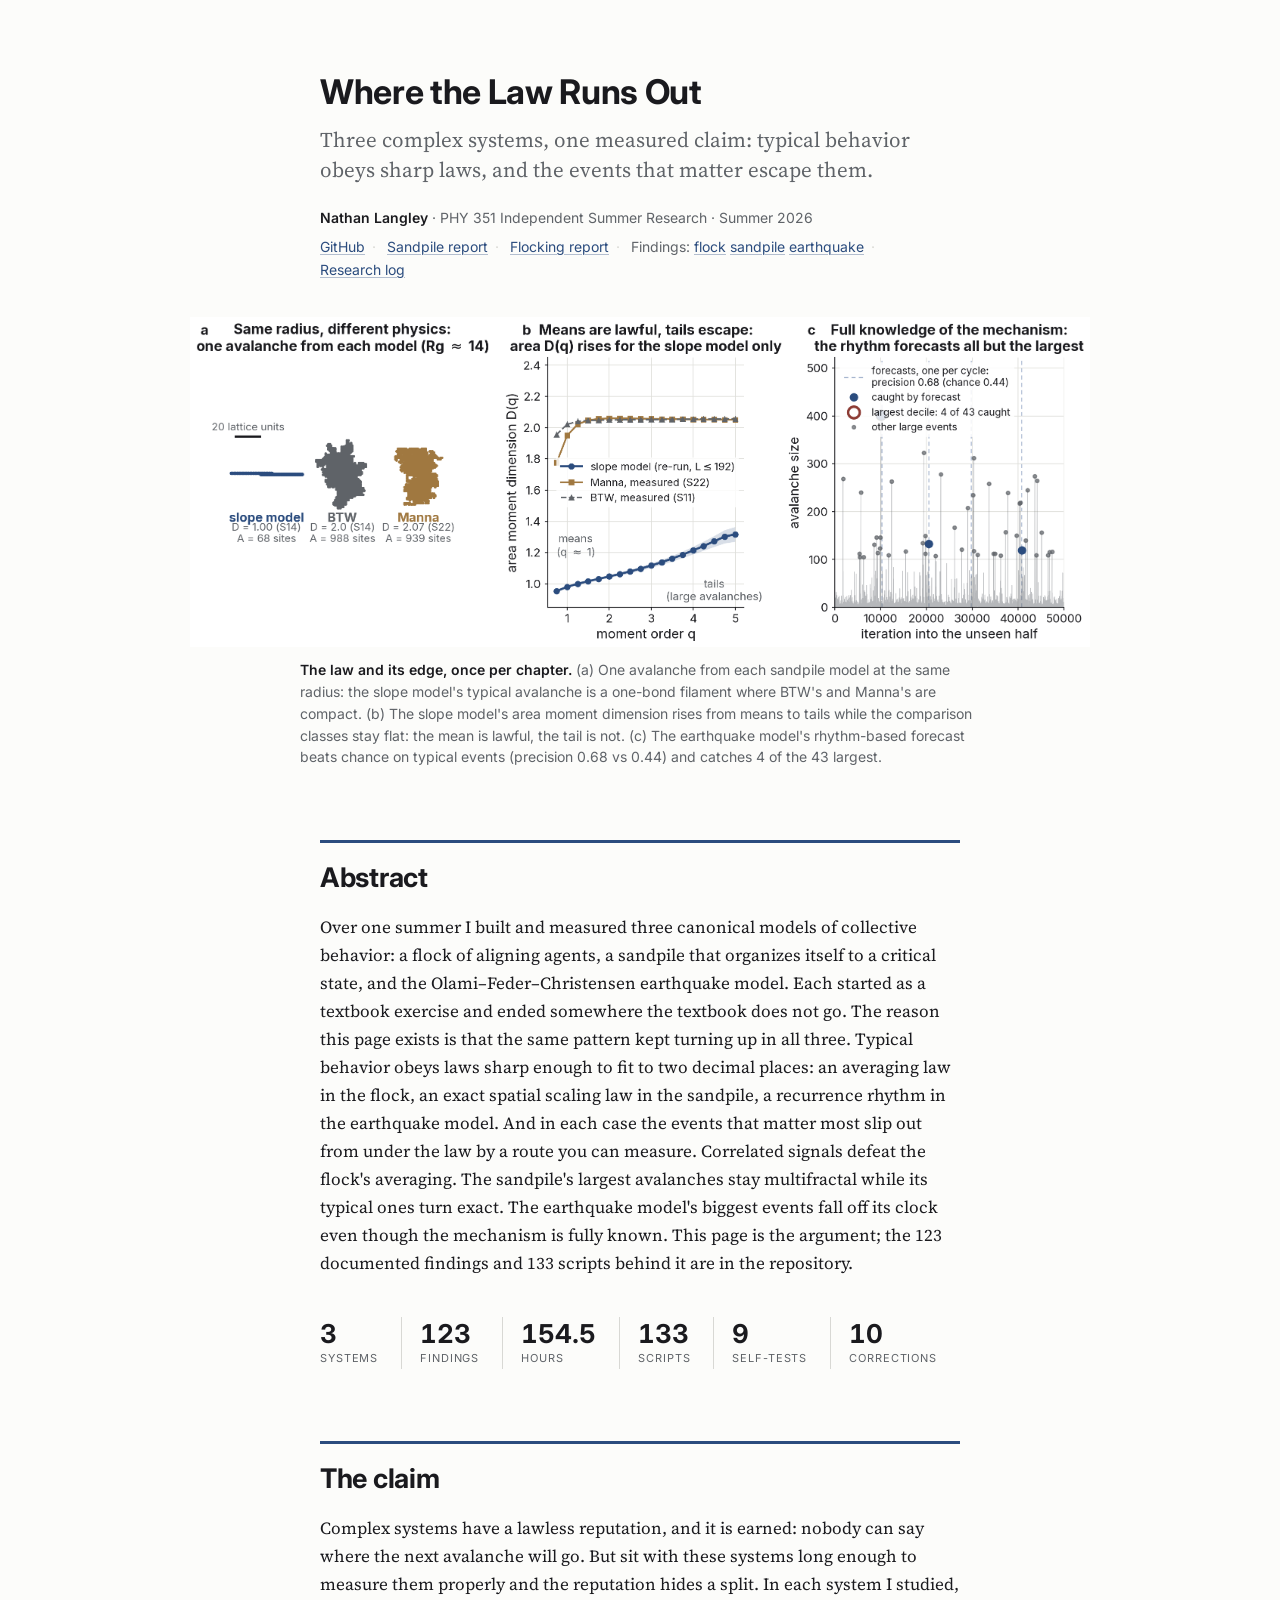
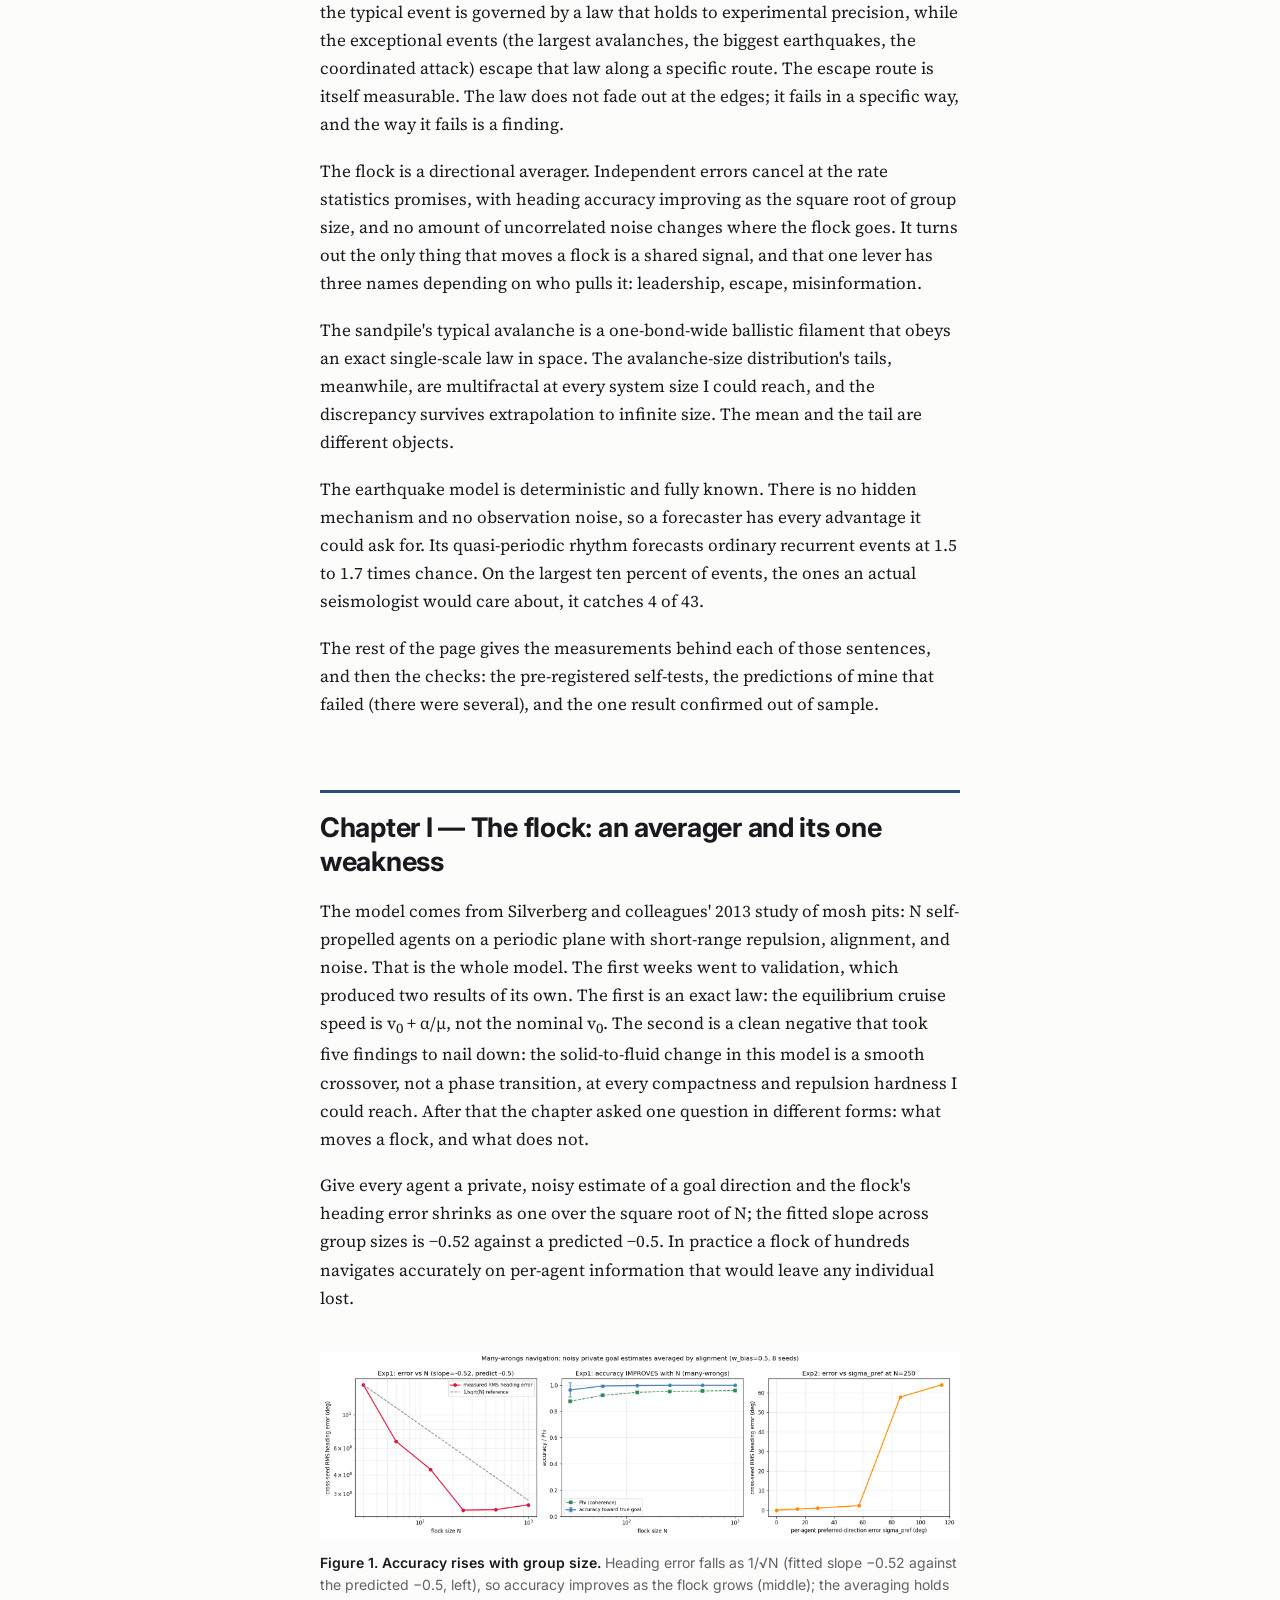
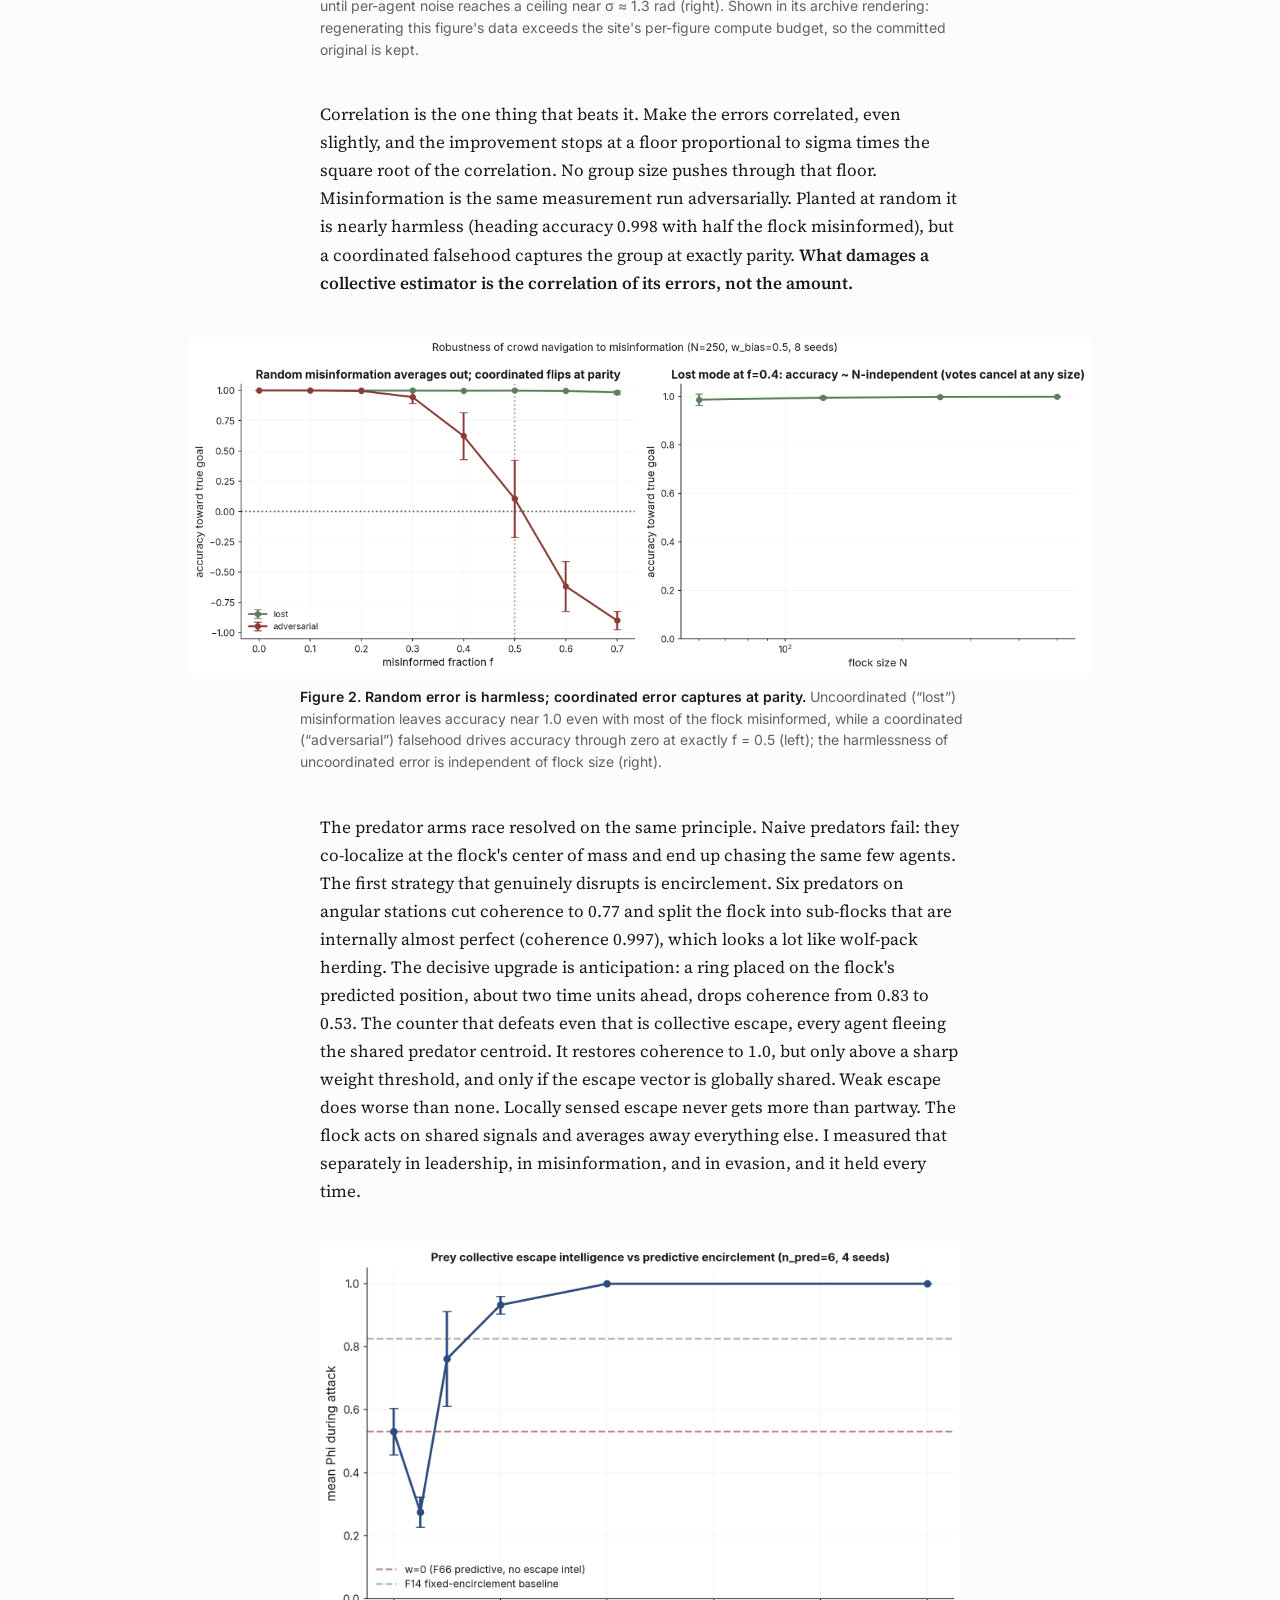
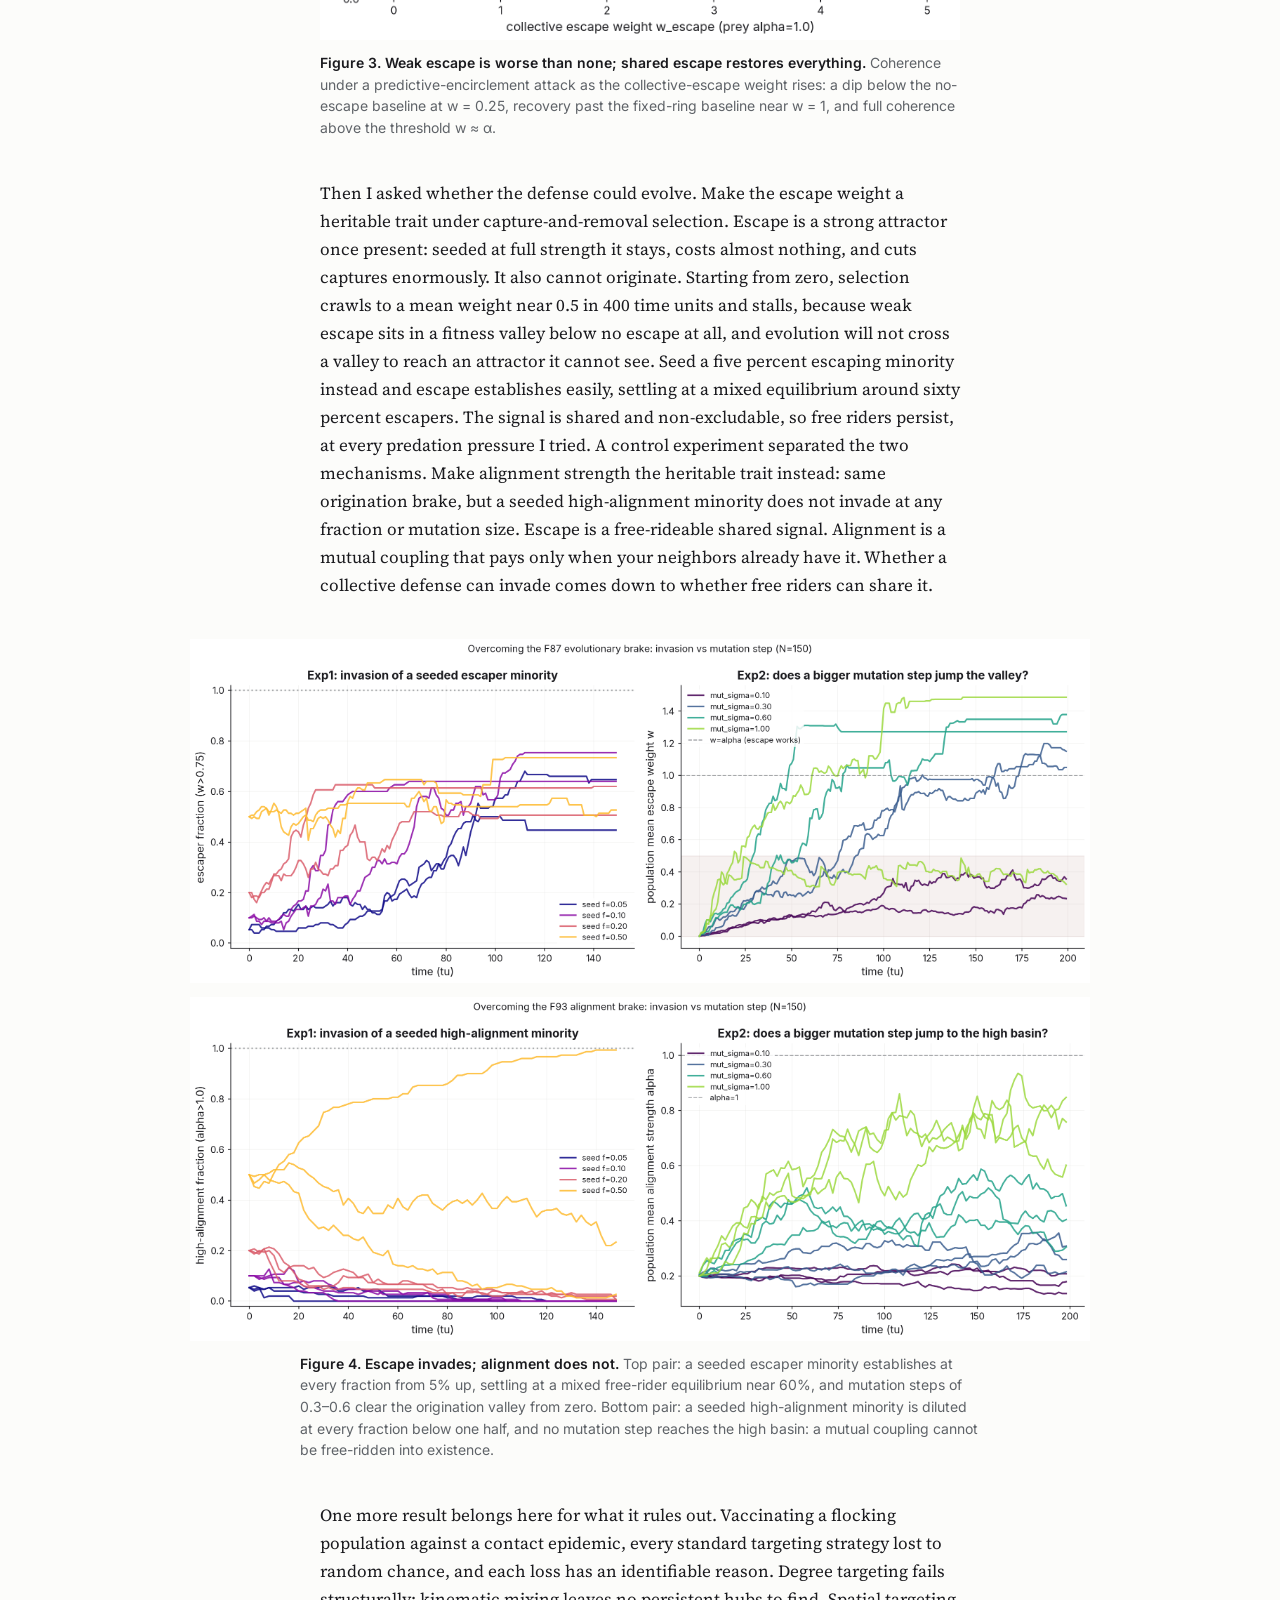
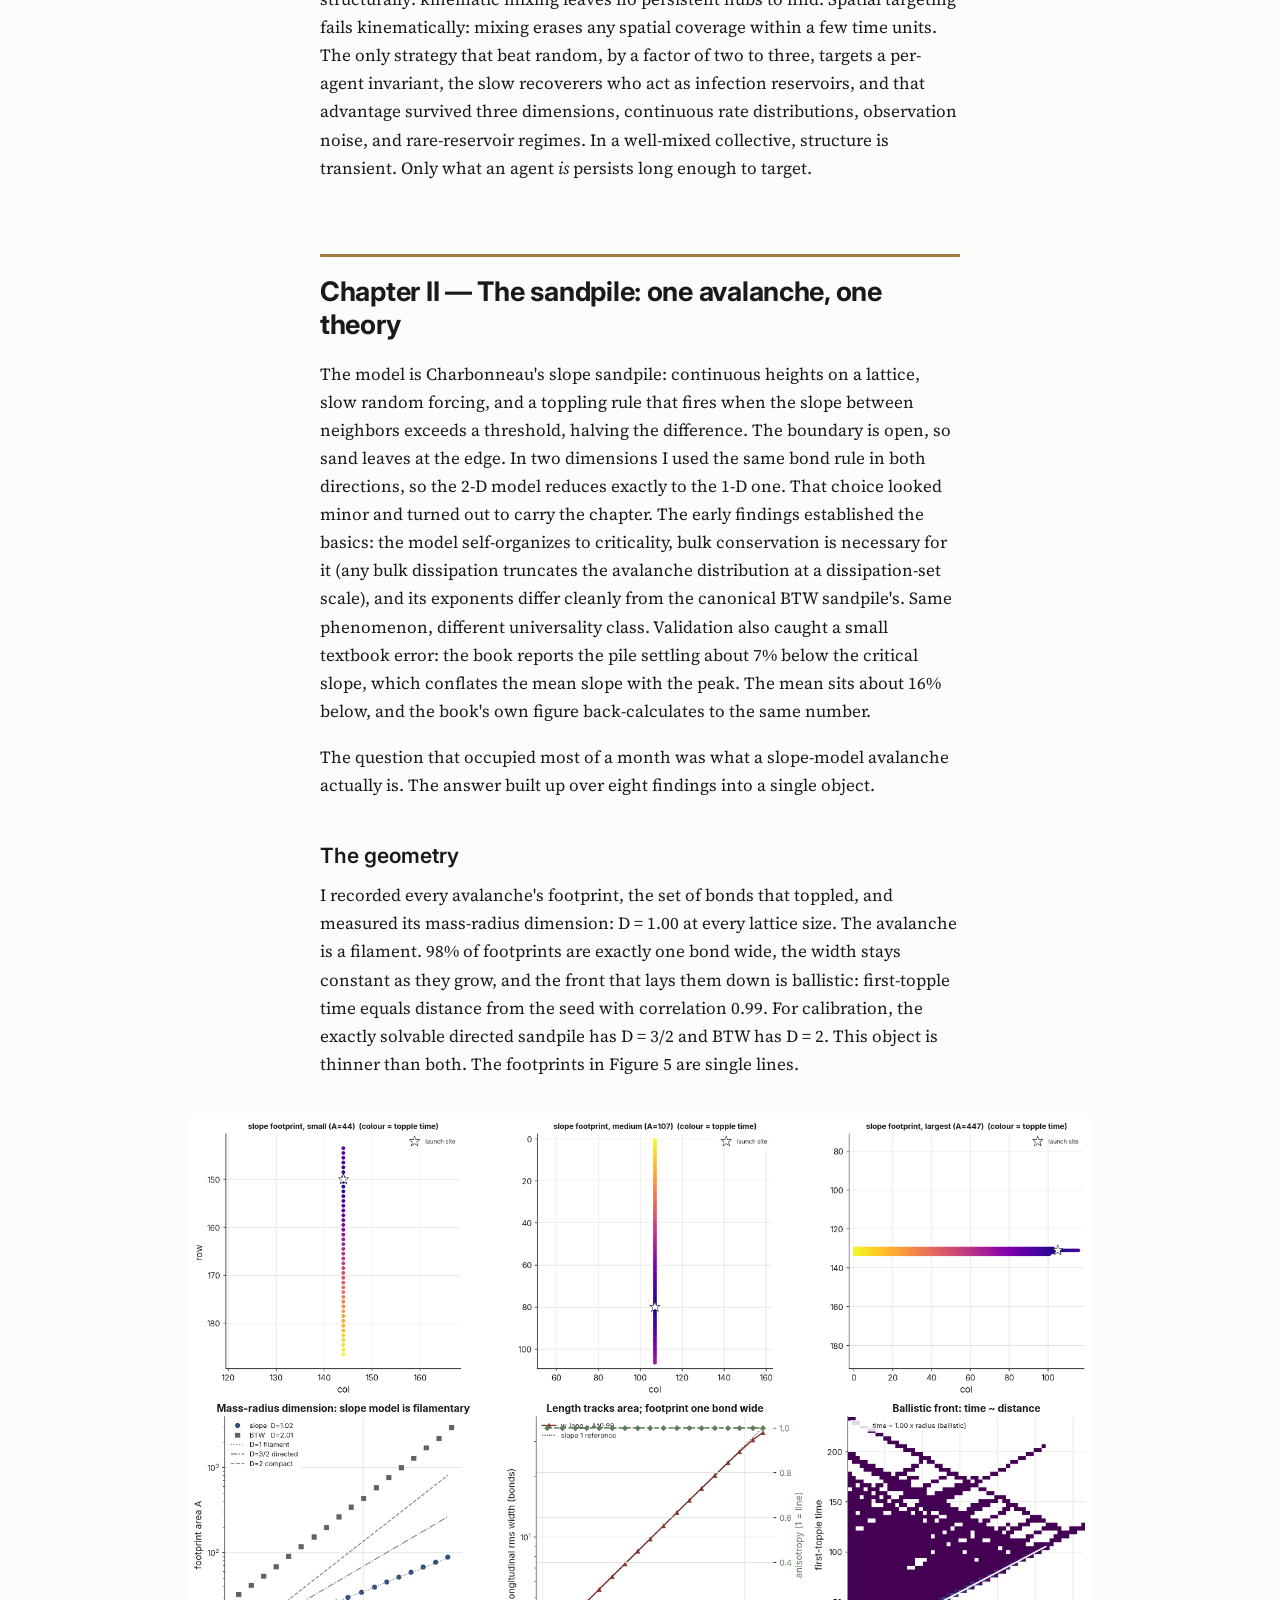
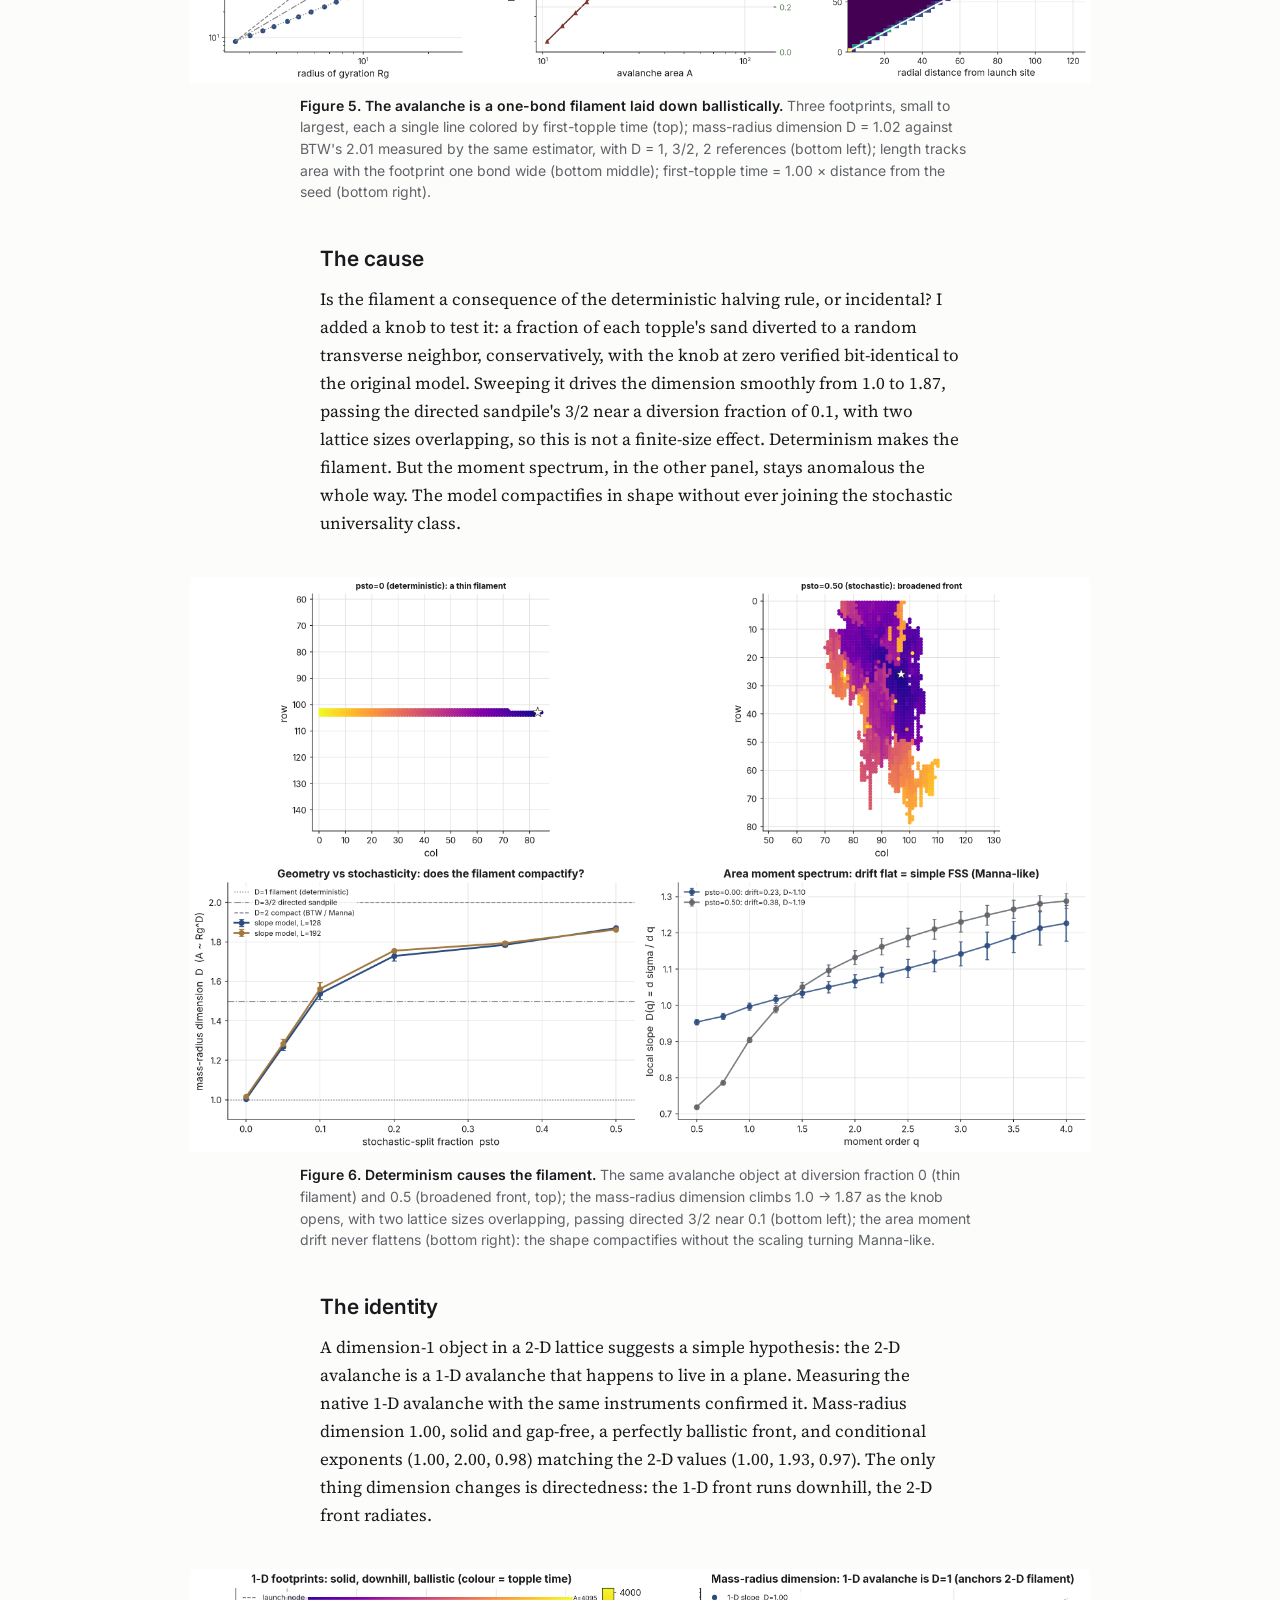
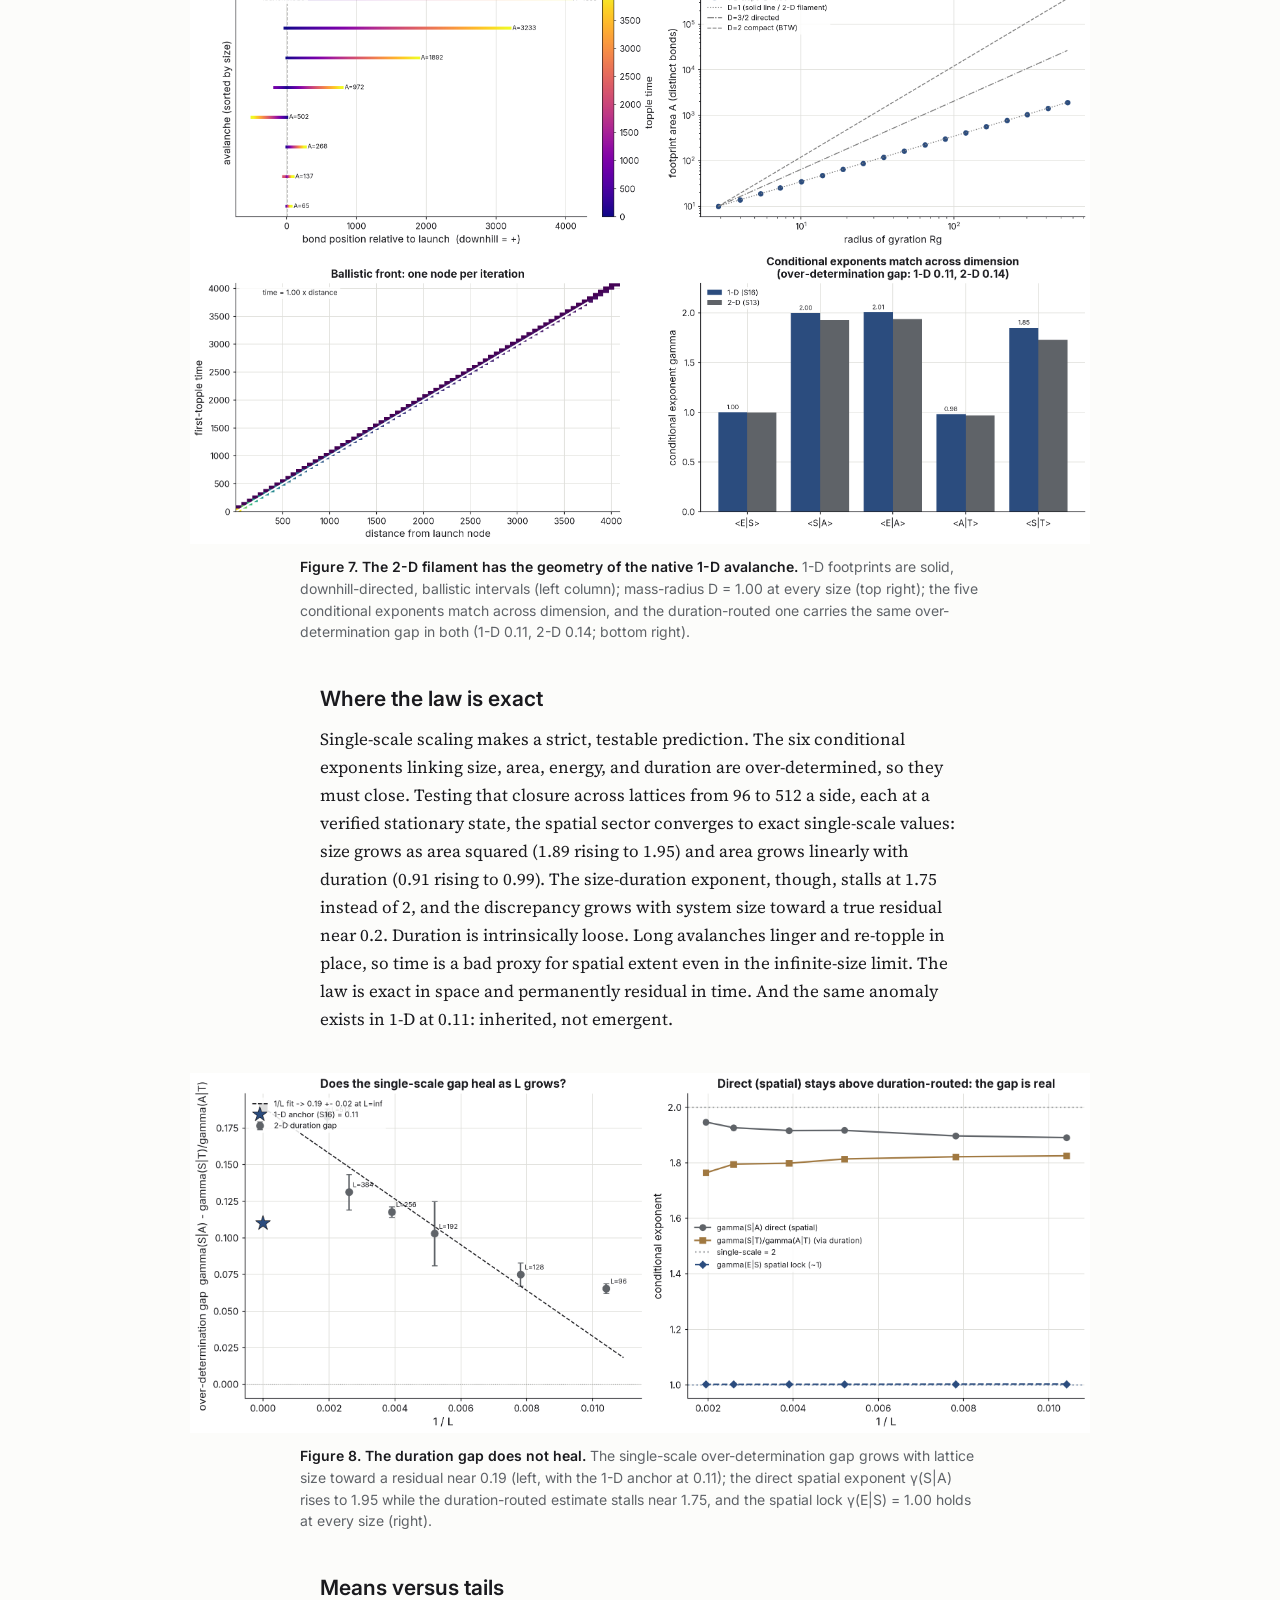
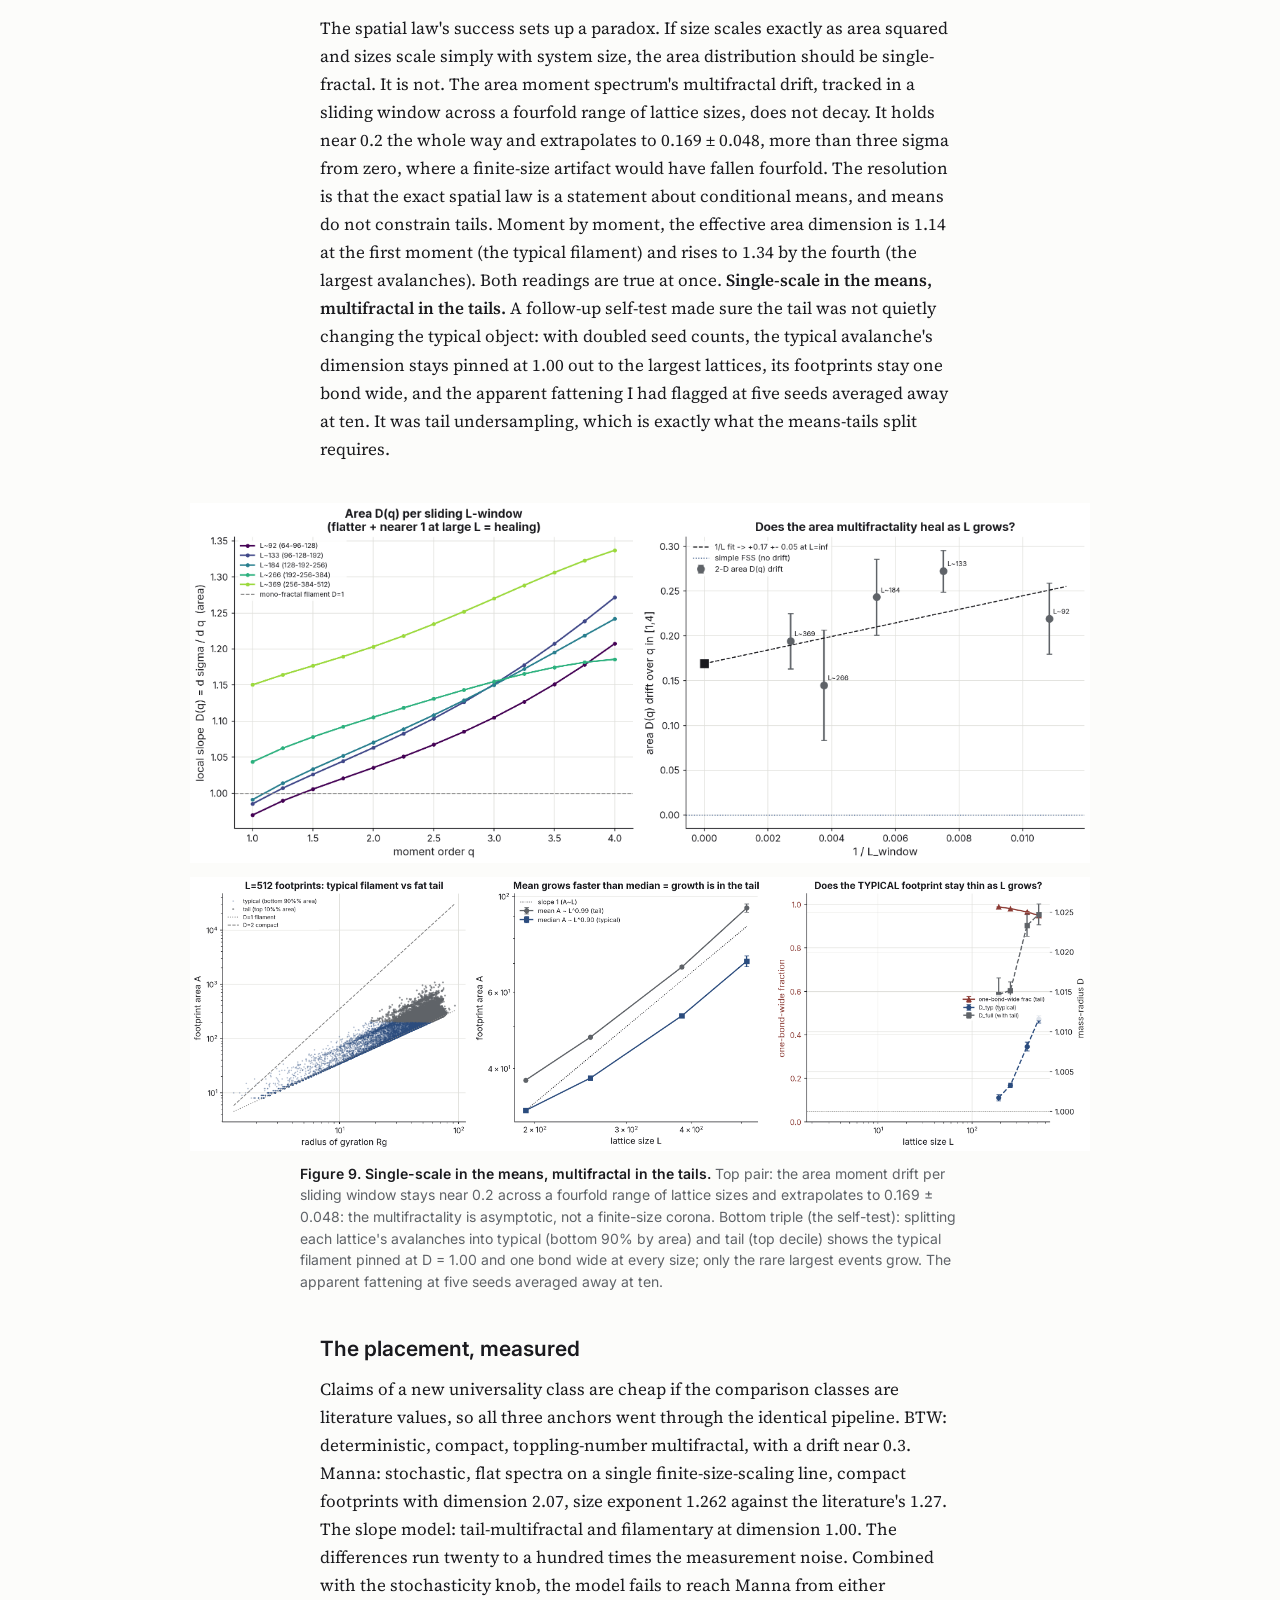
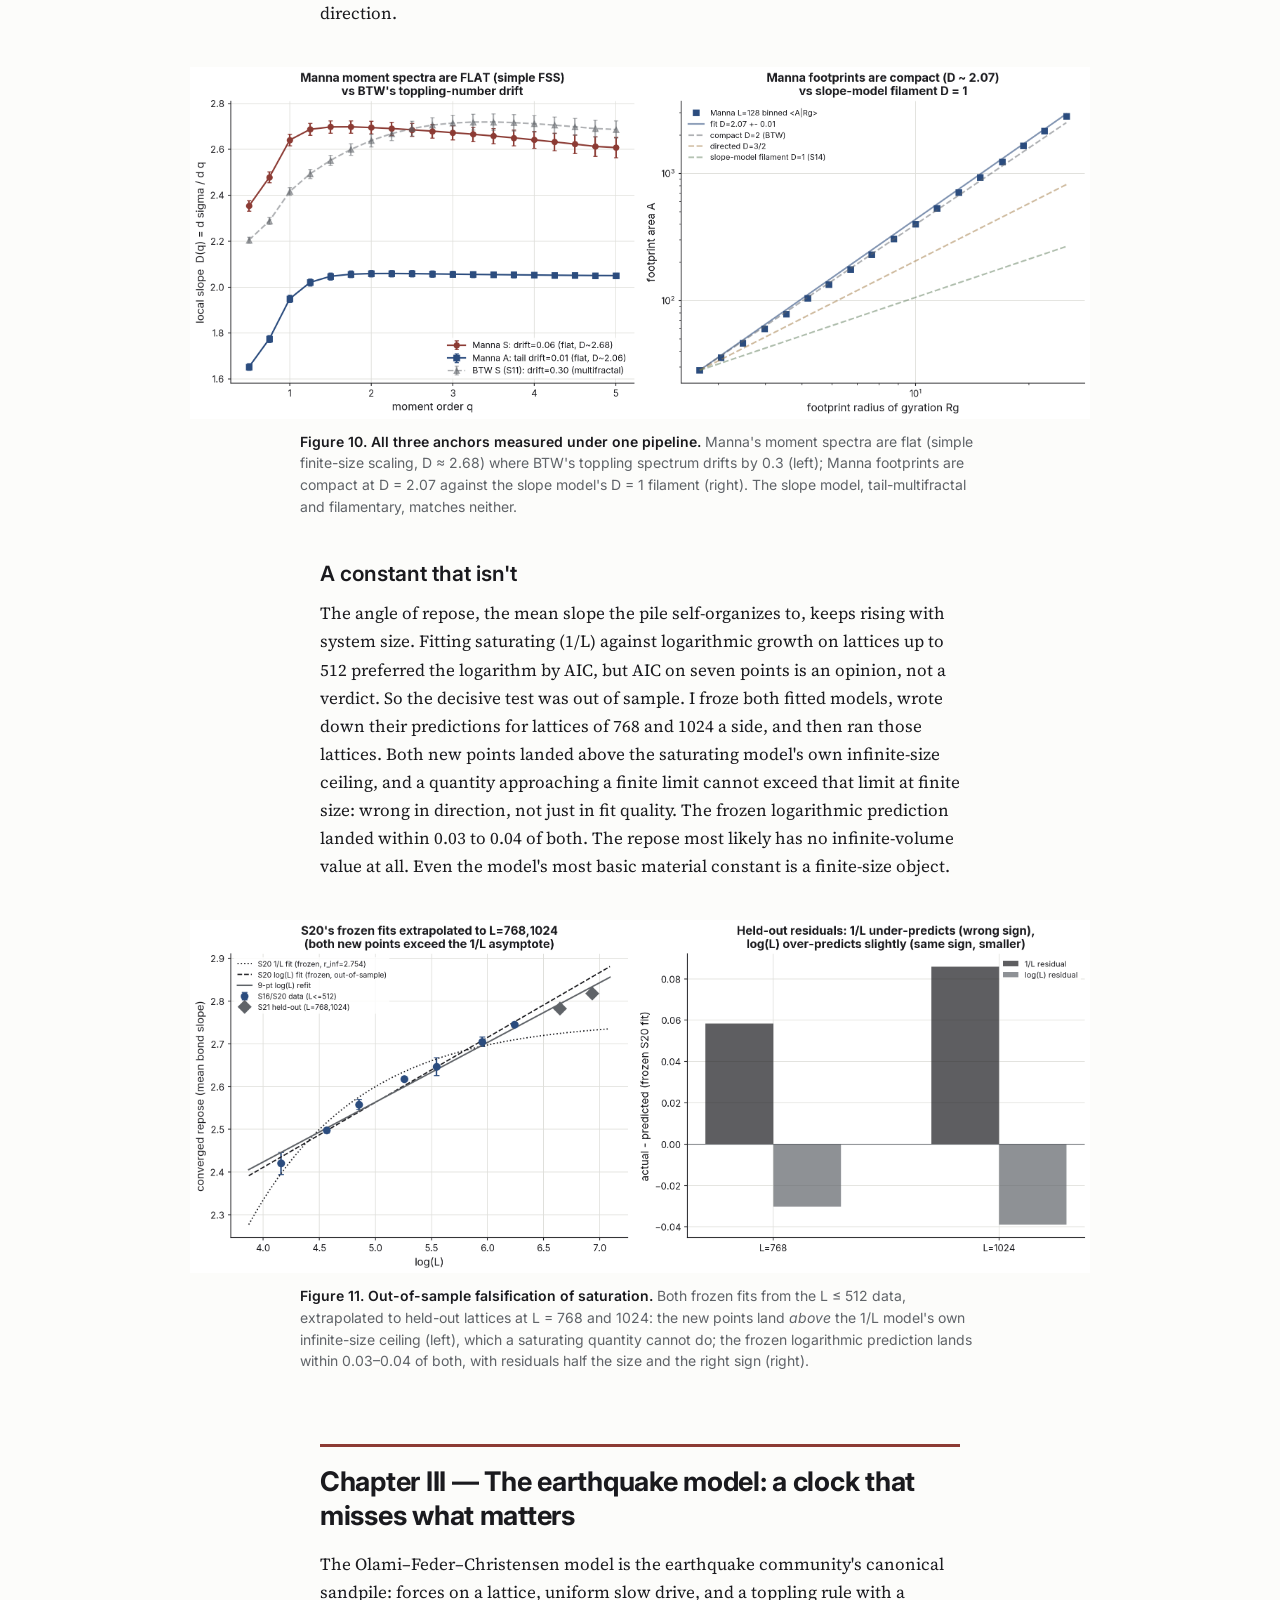
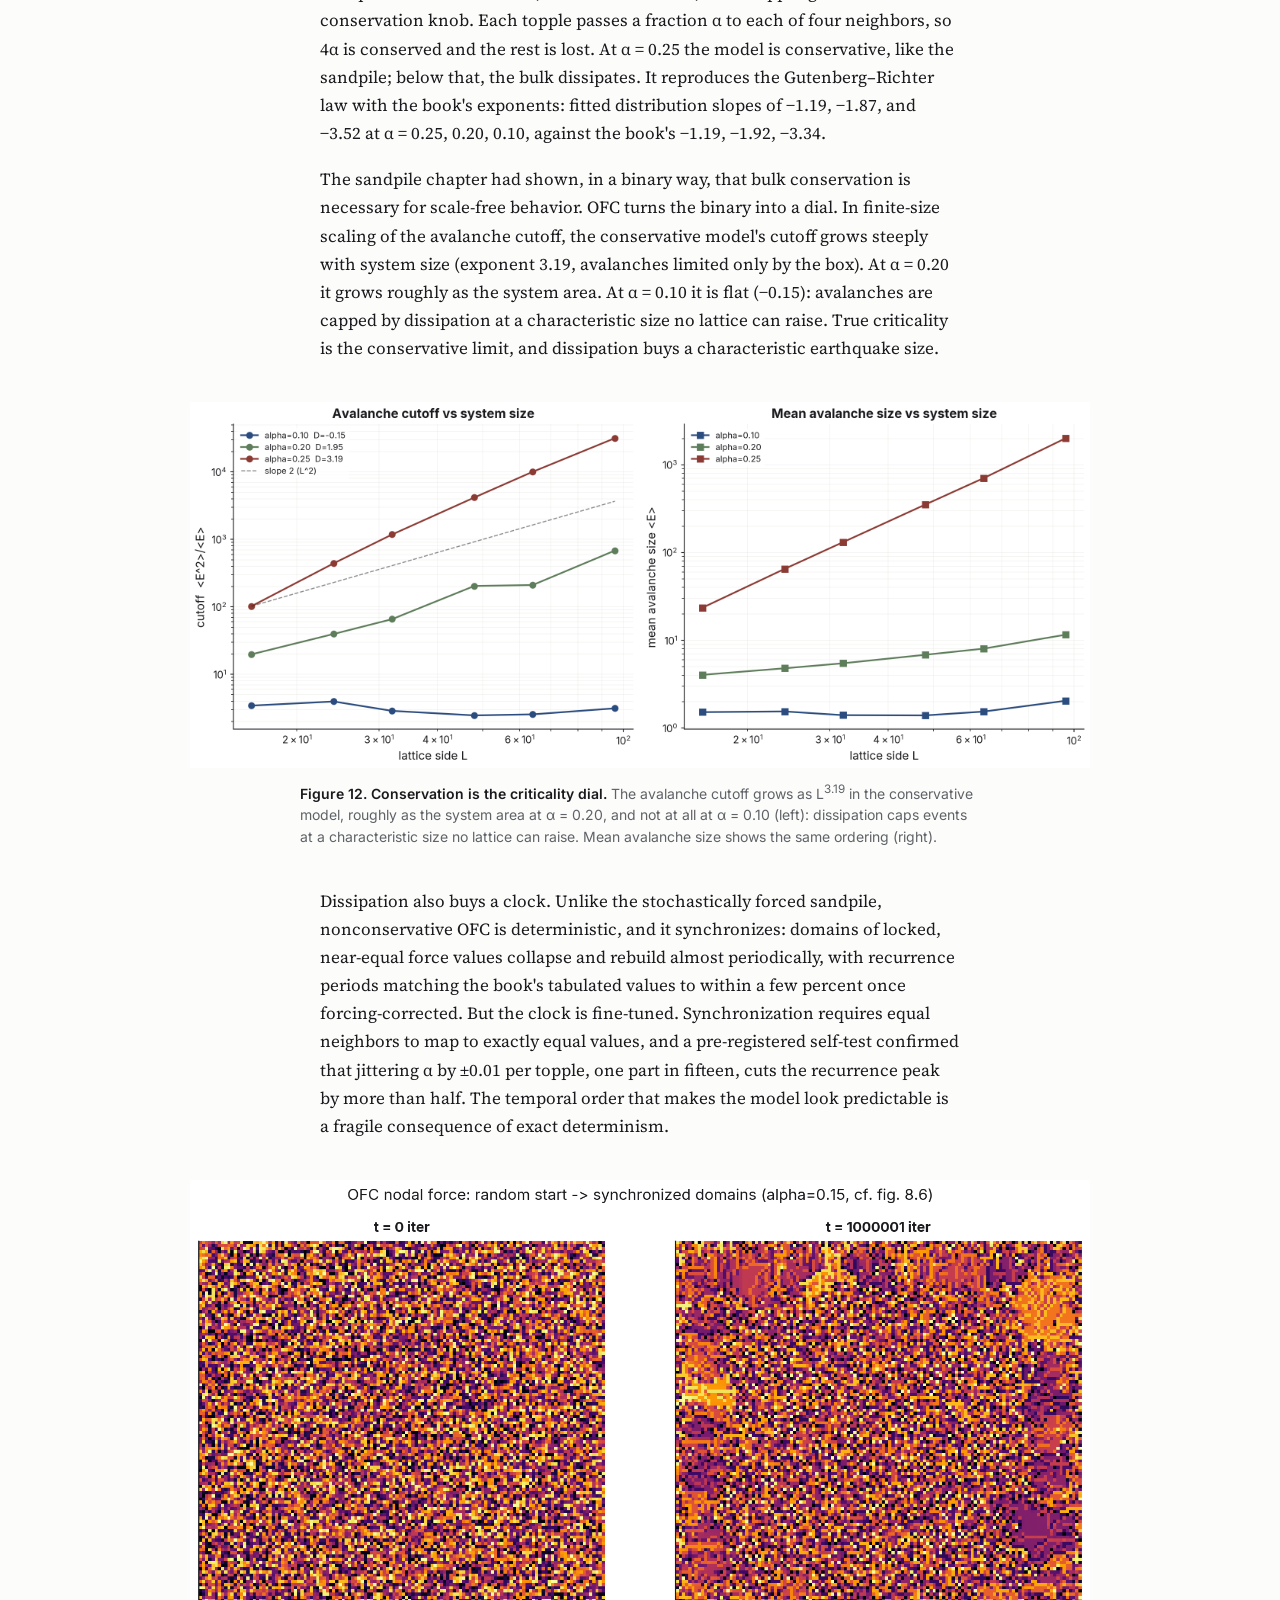
==== docs/index.html @ 175f6fbd "capstone: rebuild the teaser composite for on-page legibility ninjahawk: the graphs at the top looke" ====
<!DOCTYPE html>
<html lang="en">
<head>
<meta charset="utf-8">
<meta name="viewport" content="width=device-width, initial-scale=1">
<title>Where the Law Runs Out</title>
<meta name="description" content="Three complex systems — a flock, a sandpile, an earthquake model — and one measured claim: typical behavior obeys sharp laws, and the events that matter escape them.">
<meta property="og:type" content="article">
<meta property="og:title" content="Where the Law Runs Out">
<meta property="og:description" content="Three complex systems, one measured claim: typical behavior obeys sharp laws, and the events that matter escape them.">
<meta property="og:url" content="https://nathanlangley.dev/swarmsim/">
<meta property="og:image" content="https://nathanlangley.dev/swarmsim/figures/teaser.png">
<meta name="twitter:card" content="summary_large_image">
<link rel="canonical" href="https://nathanlangley.dev/swarmsim/">
<link rel="preconnect" href="https://fonts.googleapis.com">
<link rel="preconnect" href="https://fonts.gstatic.com" crossorigin>
<link href="https://fonts.googleapis.com/css2?family=Inter:wght@400;600;700&family=Source+Serif+4:ital,opsz,wght@0,8..60,400;0,8..60,600;1,8..60,400&display=swap" rel="stylesheet">
<link rel="stylesheet" href="style.css">
</head>
<body>

<nav class="toc" aria-label="Contents">
  <div class="toc-title">Contents</div>
  <ol>
    <li><a href="#abstract">Abstract</a></li>
    <li><a href="#claim">The claim</a></li>
    <li><a href="#flock">I &middot; The flock</a></li>
    <li><a href="#sandpile">II &middot; The sandpile</a></li>
    <li><a href="#earthquake">III &middot; The earthquake</a></li>
    <li><a href="#checks">What held and what broke</a></li>
    <li><a href="#generalizes">What generalizes</a></li>
    <li><a href="#colophon">Colophon</a></li>
  </ol>
</nav>

<article>

<header class="masthead">
  <h1>Where the Law Runs Out</h1>
  <p class="dek">Three complex systems, one measured claim: typical behavior obeys sharp laws, and the events that matter escape them.</p>
  <p class="byline"><span class="name">Nathan Langley</span> &middot; PHY 351 Independent Summer Research &middot; Summer 2026</p>
  <p class="links-row">
    <a href="https://github.com/ninjahawk/swarmsim">GitHub</a><span class="sep">&middot;</span>
    <a href="https://github.com/ninjahawk/swarmsim/blob/main/report_sandpile.md">Sandpile report</a><span class="sep">&middot;</span>
    <a href="https://github.com/ninjahawk/swarmsim/blob/main/report_draft.md">Flocking report</a><span class="sep">&middot;</span>
    Findings: <a href="https://github.com/ninjahawk/swarmsim/blob/main/findings.md">flock</a>
    <a href="https://github.com/ninjahawk/swarmsim/blob/main/findings_sandpile.md">sandpile</a>
    <a href="https://github.com/ninjahawk/swarmsim/blob/main/findings_earthquake.md">earthquake</a><span class="sep">&middot;</span>
    <a href="https://htmlpreview.github.io/?https://github.com/ninjahawk/swarmsim/blob/main/logs.html">Research log</a>
  </p>

  <figure class="wide" style="margin-top:0;">
    <img src="figures/teaser.png" alt="Three-panel composite. Panel a: one avalanche footprint from each sandpile model at the same radius of gyration — the slope model's is a thin line (D = 1.00), BTW's and Manna's are compact blobs (D near 2). Panel b: area moment dimension D(q) versus moment order — flat near 2.05 for Manna and BTW, rising from about 1.0 to 1.3 for the slope model. Panel c: an avalanche-size time series with forecast times marked — forecasts catch many large events but only 4 of the 43 largest-decile events.">
    <figcaption><strong>The law and its edge, once per chapter.</strong> (a) One avalanche from each sandpile model at the same radius: the slope model's typical avalanche is a one-bond filament where BTW's and Manna's are compact. (b) The slope model's area moment dimension rises from means to tails while the comparison classes stay flat: the mean is lawful, the tail is not. (c) The earthquake model's rhythm-based forecast beats chance on typical events (precision 0.68 vs 0.44) and catches 4 of the 43 largest.</figcaption>
  </figure>
</header>

<section id="abstract">
  <h2>Abstract</h2>
  <p>Over one summer I built and measured three canonical models of collective behavior: a flock of aligning agents, a sandpile that organizes itself to a critical state, and the Olami&ndash;Feder&ndash;Christensen earthquake model. Each started as a textbook exercise and ended somewhere the textbook does not go. The reason this page exists is that the same pattern kept turning up in all three. Typical behavior obeys laws sharp enough to fit to two decimal places: an averaging law in the flock, an exact spatial scaling law in the sandpile, a recurrence rhythm in the earthquake model. And in each case the events that matter most slip out from under the law by a route you can measure. Correlated signals defeat the flock's averaging. The sandpile's largest avalanches stay multifractal while its typical ones turn exact. The earthquake model's biggest events fall off its clock even though the mechanism is fully known. This page is the argument; the 123 documented findings and 133 scripts behind it are in the repository.</p>

  <div class="stat-strip" aria-label="Project statistics">
    <div class="stat"><span class="num">3</span><span class="label">systems</span></div>
    <div class="stat"><span class="num">123</span><span class="label">findings</span></div>
    <div class="stat"><span class="num">154.5</span><span class="label">hours</span></div>
    <div class="stat"><span class="num">133</span><span class="label">scripts</span></div>
    <div class="stat"><span class="num">9</span><span class="label">self-tests</span></div>
    <div class="stat"><span class="num">10</span><span class="label">corrections</span></div>
  </div>
</section>

<section id="claim">
  <h2>The claim</h2>
  <p>Complex systems have a lawless reputation, and it is earned: nobody can say where the next avalanche will go. But sit with these systems long enough to measure them properly and the reputation hides a split. In each system I studied, the typical event is governed by a law that holds to experimental precision, while the exceptional events (the largest avalanches, the biggest earthquakes, the coordinated attack) escape that law along a specific route. The escape route is itself measurable. The law does not fade out at the edges; it fails in a specific way, and the way it fails is a finding.</p>
  <p>The flock is a directional averager. Independent errors cancel at the rate statistics promises, with heading accuracy improving as the square root of group size, and no amount of uncorrelated noise changes where the flock goes. It turns out the only thing that moves a flock is a shared signal, and that one lever has three names depending on who pulls it: leadership, escape, misinformation.</p>
  <p>The sandpile's typical avalanche is a one-bond-wide ballistic filament that obeys an exact single-scale law in space. The avalanche-size distribution's tails, meanwhile, are multifractal at every system size I could reach, and the discrepancy survives extrapolation to infinite size. The mean and the tail are different objects.</p>
  <p>The earthquake model is deterministic and fully known. There is no hidden mechanism and no observation noise, so a forecaster has every advantage it could ask for. Its quasi-periodic rhythm forecasts ordinary recurrent events at 1.5 to 1.7 times chance. On the largest ten percent of events, the ones an actual seismologist would care about, it catches 4 of 43.</p>
  <p>The rest of the page gives the measurements behind each of those sentences, and then the checks: the pre-registered self-tests, the predictions of mine that failed (there were several), and the one result confirmed out of sample.</p>
</section>

<section id="flock" class="ch-flock">
  <h2>Chapter I &mdash; The flock: an averager and its one weakness</h2>
  <p>The model comes from Silverberg and colleagues' 2013 study of mosh pits: N self-propelled agents on a periodic plane with short-range repulsion, alignment, and noise. That is the whole model. The first weeks went to validation, which produced two results of its own. The first is an exact law: the equilibrium cruise speed is v<sub>0</sub> + &alpha;/&mu;, not the nominal v<sub>0</sub>. The second is a clean negative that took five findings to nail down: the solid-to-fluid change in this model is a smooth crossover, not a phase transition, at every compactness and repulsion hardness I could reach. After that the chapter asked one question in different forms: what moves a flock, and what does not.</p>
  <p>Give every agent a private, noisy estimate of a goal direction and the flock's heading error shrinks as one over the square root of N; the fitted slope across group sizes is &minus;0.52 against a predicted &minus;0.5. In practice a flock of hundreds navigates accurately on per-agent information that would leave any individual lost.</p>

  <figure class="archive">
    <img src="figures/many_wrongs_1.png" alt="Three panels. Left: cross-seed RMS heading error versus flock size N on log-log axes, falling along a one-over-square-root-of-N reference line with fitted slope minus 0.52. Middle: accuracy toward the true goal improving toward 1.0 as N grows. Right: heading error versus per-agent noise at N = 250, flat until roughly 60 degrees of per-agent error, then rising sharply.">
    <figcaption><span class="figno">Figure 1.</span> <strong>Accuracy rises with group size.</strong> Heading error falls as 1/&radic;N (fitted slope &minus;0.52 against the predicted &minus;0.5, left), so accuracy improves as the flock grows (middle); the averaging holds until per-agent noise reaches a ceiling near &sigma; &asymp; 1.3 rad (right). Shown in its archive rendering: regenerating this figure's data exceeds the site's per-figure compute budget, so the committed original is kept.</figcaption>
  </figure>

  <p>Correlation is the one thing that beats it. Make the errors correlated, even slightly, and the improvement stops at a floor proportional to sigma times the square root of the correlation. No group size pushes through that floor. Misinformation is the same measurement run adversarially. Planted at random it is nearly harmless (heading accuracy 0.998 with half the flock misinformed), but a coordinated falsehood captures the group at exactly parity. <strong>What damages a collective estimator is the correlation of its errors, not the amount.</strong></p>

  <figure class="wide">
    <img src="figures/misinformation_1.png" alt="Two panels. Left: accuracy toward the true goal versus misinformed fraction f. The 'lost' curve for uncoordinated misinformation stays near 1.0 out to f = 0.7; the 'adversarial' curve for coordinated misinformation falls steeply and crosses zero at f = 0.5. Right: accuracy in the lost mode at f = 0.4 is flat across flock sizes.">
    <figcaption><span class="figno">Figure 2.</span> <strong>Random error is harmless; coordinated error captures at parity.</strong> Uncoordinated (&ldquo;lost&rdquo;) misinformation leaves accuracy near 1.0 even with most of the flock misinformed, while a coordinated (&ldquo;adversarial&rdquo;) falsehood drives accuracy through zero at exactly f = 0.5 (left); the harmlessness of uncoordinated error is independent of flock size (right).</figcaption>
  </figure>

  <p>The predator arms race resolved on the same principle. Naive predators fail: they co-localize at the flock's center of mass and end up chasing the same few agents. The first strategy that genuinely disrupts is encirclement. Six predators on angular stations cut coherence to 0.77 and split the flock into sub-flocks that are internally almost perfect (coherence 0.997), which looks a lot like wolf-pack herding. The decisive upgrade is anticipation: a ring placed on the flock's predicted position, about two time units ahead, drops coherence from 0.83 to 0.53. The counter that defeats even that is collective escape, every agent fleeing the shared predator centroid. It restores coherence to 1.0, but only above a sharp weight threshold, and only if the escape vector is globally shared. Weak escape does worse than none. Locally sensed escape never gets more than partway. The flock acts on shared signals and averages away everything else. I measured that separately in leadership, in misinformation, and in evasion, and it held every time.</p>

  <figure>
    <img src="figures/collective_escape_1.png" alt="Mean coherence during a predictive-encirclement attack versus collective escape weight. The curve starts at 0.53 with no escape, dips to about 0.27 at weight 0.25 — below the no-escape baseline — then rises through the fixed-encirclement baseline near weight 1 and saturates at 1.0 by weight 2.">
    <figcaption><span class="figno">Figure 3.</span> <strong>Weak escape is worse than none; shared escape restores everything.</strong> Coherence under a predictive-encirclement attack as the collective-escape weight rises: a dip below the no-escape baseline at w = 0.25, recovery past the fixed-ring baseline near w = 1, and full coherence above the threshold w &asymp; &alpha;.</figcaption>
  </figure>

  <p>Then I asked whether the defense could evolve. Make the escape weight a heritable trait under capture-and-removal selection. Escape is a strong attractor once present: seeded at full strength it stays, costs almost nothing, and cuts captures enormously. It also cannot originate. Starting from zero, selection crawls to a mean weight near 0.5 in 400 time units and stalls, because weak escape sits in a fitness valley below no escape at all, and evolution will not cross a valley to reach an attractor it cannot see. Seed a five percent escaping minority instead and escape establishes easily, settling at a mixed equilibrium around sixty percent escapers. The signal is shared and non-excludable, so free riders persist, at every predation pressure I tried. A control experiment separated the two mechanisms. Make alignment strength the heritable trait instead: same origination brake, but a seeded high-alignment minority does not invade at any fraction or mutation size. Escape is a free-rideable shared signal. Alignment is a mutual coupling that pays only when your neighbors already have it. Whether a collective defense can invade comes down to whether free riders can share it.</p>

  <figure class="wide">
    <img src="figures/escape_invasion_1.png" alt="Two panels for the escape trait. Left: escaper fraction over time for seeded minorities of 5 to 50 percent — every seed grows and settles between roughly 0.45 and 0.75. Right: population mean escape weight over time for mutation steps 0.1 to 1.0 — steps of 0.3 and above climb past the working threshold w = 1, while 0.1 stays trapped below 0.5.">
    <img src="figures/alignment_invasion_1.png" alt="The same two panels for the alignment trait. Left: high-alignment fraction over time — seeds of 5 to 20 percent are diluted to near zero, and even a 50 percent seed decays or merely holds. Right: population mean alignment over time — no mutation step reaches the high-alignment basin at alpha above 1.">
    <figcaption><span class="figno">Figure 4.</span> <strong>Escape invades; alignment does not.</strong> Top pair: a seeded escaper minority establishes at every fraction from 5% up, settling at a mixed free-rider equilibrium near 60%, and mutation steps of 0.3&ndash;0.6 clear the origination valley from zero. Bottom pair: a seeded high-alignment minority is diluted at every fraction below one half, and no mutation step reaches the high basin: a mutual coupling cannot be free-ridden into existence.</figcaption>
  </figure>

  <p>One more result belongs here for what it rules out. Vaccinating a flocking population against a contact epidemic, every standard targeting strategy lost to random chance, and each loss has an identifiable reason. Degree targeting fails structurally: kinematic mixing leaves no persistent hubs to find. Spatial targeting fails kinematically: mixing erases any spatial coverage within a few time units. The only strategy that beat random, by a factor of two to three, targets a per-agent invariant, the slow recoverers who act as infection reservoirs, and that advantage survived three dimensions, continuous rate distributions, observation noise, and rare-reservoir regimes. In a well-mixed collective, structure is transient. Only what an agent <em>is</em> persists long enough to target.</p>
</section>

<section id="sandpile" class="ch-sandpile">
  <h2>Chapter II &mdash; The sandpile: one avalanche, one theory</h2>
  <p>The model is Charbonneau's slope sandpile: continuous heights on a lattice, slow random forcing, and a toppling rule that fires when the slope between neighbors exceeds a threshold, halving the difference. The boundary is open, so sand leaves at the edge. In two dimensions I used the same bond rule in both directions, so the 2-D model reduces exactly to the 1-D one. That choice looked minor and turned out to carry the chapter. The early findings established the basics: the model self-organizes to criticality, bulk conservation is necessary for it (any bulk dissipation truncates the avalanche distribution at a dissipation-set scale), and its exponents differ cleanly from the canonical BTW sandpile's. Same phenomenon, different universality class. Validation also caught a small textbook error: the book reports the pile settling about 7% below the critical slope, which conflates the mean slope with the peak. The mean sits about 16% below, and the book's own figure back-calculates to the same number.</p>
  <p>The question that occupied most of a month was what a slope-model avalanche actually is. The answer built up over eight findings into a single object.</p>

  <h3>The geometry</h3>
  <p>I recorded every avalanche's footprint, the set of bonds that toppled, and measured its mass-radius dimension: D = 1.00 at every lattice size. The avalanche is a filament. 98% of footprints are exactly one bond wide, the width stays constant as they grow, and the front that lays them down is ballistic: first-topple time equals distance from the seed with correlation 0.99. For calibration, the exactly solvable directed sandpile has D = 3/2 and BTW has D = 2. This object is thinner than both. The footprints in Figure 5 are single lines.</p>

  <figure class="wide">
    <img src="figures/sandpile_geometry.png" alt="Six panels. Top row: three avalanche footprints of increasing size, each a single straight one-bond-wide line of sites colored by topple time, growing away from the launch site. Bottom left: footprint area versus radius of gyration on log-log axes — slope-model points follow the D = 1 filament line, BTW points follow D = 2. Bottom middle: longitudinal width tracks area with exponent 0.99 while anisotropy stays at 1. Bottom right: first-topple time versus radial distance from the launch site hugging the time-equals-distance diagonal.">
    <figcaption><span class="figno">Figure 5.</span> <strong>The avalanche is a one-bond filament laid down ballistically.</strong> Three footprints, small to largest, each a single line colored by first-topple time (top); mass-radius dimension D = 1.02 against BTW's 2.01 measured by the same estimator, with D = 1, 3/2, 2 references (bottom left); length tracks area with the footprint one bond wide (bottom middle); first-topple time = 1.00 &times; distance from the seed (bottom right).</figcaption>
  </figure>

  <h3>The cause</h3>
  <p>Is the filament a consequence of the deterministic halving rule, or incidental? I added a knob to test it: a fraction of each topple's sand diverted to a random transverse neighbor, conservatively, with the knob at zero verified bit-identical to the original model. Sweeping it drives the dimension smoothly from 1.0 to 1.87, passing the directed sandpile's 3/2 near a diversion fraction of 0.1, with two lattice sizes overlapping, so this is not a finite-size effect. Determinism makes the filament. But the moment spectrum, in the other panel, stays anomalous the whole way. The model compactifies in shape without ever joining the stochastic universality class.</p>

  <figure class="wide">
    <img src="figures/sandpile_stochastic.png" alt="Four panels. Top left: a deterministic footprint — a thin horizontal filament. Top right: a footprint at diversion fraction 0.5 — a broad two-dimensional blob. Bottom left: mass-radius dimension versus diversion fraction rising smoothly from 1.0 to 1.87, with L = 128 and L = 192 curves overlapping and crossing the directed-sandpile 3/2 reference near 0.1. Bottom right: the area moment spectrum still drifts upward at both knob settings.">
    <figcaption><span class="figno">Figure 6.</span> <strong>Determinism causes the filament.</strong> The same avalanche object at diversion fraction 0 (thin filament) and 0.5 (broadened front, top); the mass-radius dimension climbs 1.0 &rarr; 1.87 as the knob opens, with two lattice sizes overlapping, passing directed 3/2 near 0.1 (bottom left); the area moment drift never flattens (bottom right): the shape compactifies without the scaling turning Manna-like.</figcaption>
  </figure>

  <h3>The identity</h3>
  <p>A dimension-1 object in a 2-D lattice suggests a simple hypothesis: the 2-D avalanche is a 1-D avalanche that happens to live in a plane. Measuring the native 1-D avalanche with the same instruments confirmed it. Mass-radius dimension 1.00, solid and gap-free, a perfectly ballistic front, and conditional exponents (1.00, 2.00, 0.98) matching the 2-D values (1.00, 1.93, 0.97). The only thing dimension changes is directedness: the 1-D front runs downhill, the 2-D front radiates.</p>

  <figure class="wide">
    <img src="figures/sandpile_geometry1d.png" alt="Four panels. Top left: eight 1-D avalanche footprints sorted by size, each a solid interval extending downhill from the launch node, colored by topple time. Top right: footprint area versus radius of gyration following the D = 1 line exactly. Bottom left: first-topple time versus distance on the time-equals-distance diagonal. Bottom right: bar chart of five conditional exponents side by side for 1-D and 2-D, matching closely, with the size-duration bar showing the over-determination gap in both.">
    <figcaption><span class="figno">Figure 7.</span> <strong>The 2-D filament has the geometry of the native 1-D avalanche.</strong> 1-D footprints are solid, downhill-directed, ballistic intervals (left column); mass-radius D = 1.00 at every size (top right); the five conditional exponents match across dimension, and the duration-routed one carries the same over-determination gap in both (1-D 0.11, 2-D 0.14; bottom right).</figcaption>
  </figure>

  <h3>Where the law is exact</h3>
  <p>Single-scale scaling makes a strict, testable prediction. The six conditional exponents linking size, area, energy, and duration are over-determined, so they must close. Testing that closure across lattices from 96 to 512 a side, each at a verified stationary state, the spatial sector converges to exact single-scale values: size grows as area squared (1.89 rising to 1.95) and area grows linearly with duration (0.91 rising to 0.99). The size-duration exponent, though, stalls at 1.75 instead of 2, and the discrepancy grows with system size toward a true residual near 0.2. Duration is intrinsically loose. Long avalanches linger and re-topple in place, so time is a bad proxy for spatial extent even in the infinite-size limit. The law is exact in space and permanently residual in time. And the same anomaly exists in 1-D at 0.11: inherited, not emergent.</p>

  <figure class="wide">
    <img src="figures/sandpile_duration_closure.png" alt="Two panels. Left: the over-determination gap versus 1/L — the gap grows as L rises, extrapolating to about 0.19 at infinite size, plotted against the 1-D anchor value 0.11. Right: the direct spatial exponent converging up toward 2 while the duration-routed estimate saturates near 1.75, with the energy-size exponent locked at 1 at every L.">
    <figcaption><span class="figno">Figure 8.</span> <strong>The duration gap does not heal.</strong> The single-scale over-determination gap grows with lattice size toward a residual near 0.19 (left, with the 1-D anchor at 0.11); the direct spatial exponent &gamma;(S|A) rises to 1.95 while the duration-routed estimate stalls near 1.75, and the spatial lock &gamma;(E|S) = 1.00 holds at every size (right).</figcaption>
  </figure>

  <h3>Means versus tails</h3>
  <p>The spatial law's success sets up a paradox. If size scales exactly as area squared and sizes scale simply with system size, the area distribution should be single-fractal. It is not. The area moment spectrum's multifractal drift, tracked in a sliding window across a fourfold range of lattice sizes, does not decay. It holds near 0.2 the whole way and extrapolates to 0.169 &plusmn; 0.048, more than three sigma from zero, where a finite-size artifact would have fallen fourfold. The resolution is that the exact spatial law is a statement about conditional means, and means do not constrain tails. Moment by moment, the effective area dimension is 1.14 at the first moment (the typical filament) and rises to 1.34 by the fourth (the largest avalanches). Both readings are true at once. <strong>Single-scale in the means, multifractal in the tails.</strong> A follow-up self-test made sure the tail was not quietly changing the typical object: with doubled seed counts, the typical avalanche's dimension stays pinned at 1.00 out to the largest lattices, its footprints stay one bond wide, and the apparent fattening I had flagged at five seeds averaged away at ten. It was tail undersampling, which is exactly what the means-tails split requires.</p>

  <figure class="wide">
    <img src="figures/sandpile_area_multifractal.png" alt="Two panels. Left: the area moment dimension D(q) versus moment order for five sliding lattice-size windows — every curve rises with q instead of flattening. Right: the D(q) drift per window versus one over window size, holding near 0.2 across a fourfold range and extrapolating to 0.17 plus or minus 0.05, well above the simple finite-size-scaling zero line.">
    <img src="figures/sandpile_filament_fattening.png" alt="Three panels. Left: footprint area versus radius at L = 512 with the bottom 90 percent of avalanches hugging the D = 1 line and only the top decile bulging above it. Middle: mean footprint area grows faster with lattice size than the median. Right: the typical avalanche's mass-radius dimension stays at 1.00 across lattice sizes and tail footprints stay about one bond wide.">
    <figcaption><span class="figno">Figure 9.</span> <strong>Single-scale in the means, multifractal in the tails.</strong> Top pair: the area moment drift per sliding window stays near 0.2 across a fourfold range of lattice sizes and extrapolates to 0.169 &plusmn; 0.048: the multifractality is asymptotic, not a finite-size corona. Bottom triple (the self-test): splitting each lattice's avalanches into typical (bottom 90% by area) and tail (top decile) shows the typical filament pinned at D = 1.00 and one bond wide at every size; only the rare largest events grow. The apparent fattening at five seeds averaged away at ten.</figcaption>
  </figure>

  <h3>The placement, measured</h3>
  <p>Claims of a new universality class are cheap if the comparison classes are literature values, so all three anchors went through the identical pipeline. BTW: deterministic, compact, toppling-number multifractal, with a drift near 0.3. Manna: stochastic, flat spectra on a single finite-size-scaling line, compact footprints with dimension 2.07, size exponent 1.262 against the literature's 1.27. The slope model: tail-multifractal and filamentary at dimension 1.00. The differences run twenty to a hundred times the measurement noise. Combined with the stochasticity knob, the model fails to reach Manna from either direction.</p>

  <figure class="wide">
    <img src="figures/sandpile_manna.png" alt="Two panels. Left: moment dimension D(q) versus moment order — Manna's size and area spectra are flat lines while BTW's spectrum drifts upward by 0.3. Right: Manna footprint area versus radius of gyration on the compact D = 2.07 line, far above the slope model's D = 1 filament reference.">
    <figcaption><span class="figno">Figure 10.</span> <strong>All three anchors measured under one pipeline.</strong> Manna's moment spectra are flat (simple finite-size scaling, D &asymp; 2.68) where BTW's toppling spectrum drifts by 0.3 (left); Manna footprints are compact at D = 2.07 against the slope model's D = 1 filament (right). The slope model, tail-multifractal and filamentary, matches neither.</figcaption>
  </figure>

  <h3>A constant that isn't</h3>
  <p>The angle of repose, the mean slope the pile self-organizes to, keeps rising with system size. Fitting saturating (1/L) against logarithmic growth on lattices up to 512 preferred the logarithm by AIC, but AIC on seven points is an opinion, not a verdict. So the decisive test was out of sample. I froze both fitted models, wrote down their predictions for lattices of 768 and 1024 a side, and then ran those lattices. Both new points landed above the saturating model's own infinite-size ceiling, and a quantity approaching a finite limit cannot exceed that limit at finite size: wrong in direction, not just in fit quality. The frozen logarithmic prediction landed within 0.03 to 0.04 of both. The repose most likely has no infinite-volume value at all. Even the model's most basic material constant is a finite-size object.</p>

  <figure class="wide">
    <img src="figures/sandpile_repose_scaling_L1024.png" alt="Two panels. Left: converged repose versus log lattice size — the fitted data at L up to 512, the frozen 1/L and logarithmic fits extrapolated, and two held-out diamonds at L = 768 and 1024 sitting above the 1/L curve's asymptote and close to the logarithmic line. Right: held-out residual bars — the 1/L model under-predicts both new points with the wrong sign; the logarithmic model over-predicts slightly with smaller residuals.">
    <figcaption><span class="figno">Figure 11.</span> <strong>Out-of-sample falsification of saturation.</strong> Both frozen fits from the L &le; 512 data, extrapolated to held-out lattices at L = 768 and 1024: the new points land <em>above</em> the 1/L model's own infinite-size ceiling (left), which a saturating quantity cannot do; the frozen logarithmic prediction lands within 0.03&ndash;0.04 of both, with residuals half the size and the right sign (right).</figcaption>
  </figure>
</section>

<section id="earthquake" class="ch-earthquake">
  <h2>Chapter III &mdash; The earthquake model: a clock that misses what matters</h2>
  <p>The Olami&ndash;Feder&ndash;Christensen model is the earthquake community's canonical sandpile: forces on a lattice, uniform slow drive, and a toppling rule with a conservation knob. Each topple passes a fraction &alpha; to each of four neighbors, so 4&alpha; is conserved and the rest is lost. At &alpha; = 0.25 the model is conservative, like the sandpile; below that, the bulk dissipates. It reproduces the Gutenberg&ndash;Richter law with the book's exponents: fitted distribution slopes of &minus;1.19, &minus;1.87, and &minus;3.52 at &alpha; = 0.25, 0.20, 0.10, against the book's &minus;1.19, &minus;1.92, &minus;3.34.</p>
  <p>The sandpile chapter had shown, in a binary way, that bulk conservation is necessary for scale-free behavior. OFC turns the binary into a dial. In finite-size scaling of the avalanche cutoff, the conservative model's cutoff grows steeply with system size (exponent 3.19, avalanches limited only by the box). At &alpha; = 0.20 it grows roughly as the system area. At &alpha; = 0.10 it is flat (&minus;0.15): avalanches are capped by dissipation at a characteristic size no lattice can raise. True criticality is the conservative limit, and dissipation buys a characteristic earthquake size.</p>

  <figure class="wide">
    <img src="figures/ofc_fss.png" alt="Two panels. Left: avalanche cutoff versus lattice side on log-log axes — the conservative alpha = 0.25 curve rises steeply with exponent 3.19, alpha = 0.20 rises near the L-squared reference, and alpha = 0.10 is flat. Right: mean avalanche size versus lattice side with the same ordering.">
    <figcaption><span class="figno">Figure 12.</span> <strong>Conservation is the criticality dial.</strong> The avalanche cutoff grows as L<sup>3.19</sup> in the conservative model, roughly as the system area at &alpha; = 0.20, and not at all at &alpha; = 0.10 (left): dissipation caps events at a characteristic size no lattice can raise. Mean avalanche size shows the same ordering (right).</figcaption>
  </figure>

  <p>Dissipation also buys a clock. Unlike the stochastically forced sandpile, nonconservative OFC is deterministic, and it synchronizes: domains of locked, near-equal force values collapse and rebuild almost periodically, with recurrence periods matching the book's tabulated values to within a few percent once forcing-corrected. But the clock is fine-tuned. Synchronization requires equal neighbors to map to exactly equal values, and a pre-registered self-test confirmed that jittering &alpha; by &plusmn;0.01 per topple, one part in fifteen, cuts the recurrence peak by more than half. The temporal order that makes the model look predictable is a fragile consequence of exact determinism.</p>

  <figure class="wide">
    <img src="figures/ofc_domains.png" alt="Four lattice snapshots of the nodal force field at 0, 1 million, 4 million, and 8 million iterations: the field evolves from salt-and-pepper randomness into large smooth synchronized domains.">
    <img src="figures/ofc_quasiperiodic.png" alt="Two panels. Top: avalanche-size time series at alpha = 0.15 showing large events recurring at roughly regular intervals. Bottom: activity autocorrelation with a clear peak near lag 10,600 for alpha = 0.15 and no peak for the conservative alpha = 0.25.">
    <figcaption><span class="figno">Figure 13.</span> <strong>Dissipation buys a clock.</strong> Top: the nodal force field self-organizes from a random start into synchronized domains over 8 million iterations. Bottom: the dissipative model's activity autocorrelation carries a recurrence peak (period &asymp; 10,600 iterations at &alpha; = 0.15) that the conservative model entirely lacks; the measured periods match the book's tabulated values to within a few percent once forcing-corrected.</figcaption>
  </figure>

  <p>And the clock misses the events that matter. The chapter's closing experiment is a forecaster that knows the model's rhythm: trained on the first half of a 1.16-million-iteration run, phase-locked to the learned cycle, predicting the timing and size of large events in the second half. It beats chance, with precision 0.25 against a chance level of 0.15 at the book's tight timing window, a skill of roughly 1.5 to 1.7. On the largest ten percent of events it scores recall 0.09: four hits out of 43. The biggest events are the irregular, drifting domain collapses that do not ride the cycle. The model has no hidden variables and no noise, so none of this can be blamed on ignorance. <strong>Mechanistic knowledge concentrates its predictive power exactly where you need it least.</strong> The largest events simply do not keep the schedule.</p>

  <figure class="wide">
    <img src="figures/ofc_predict.png" alt="An avalanche-size time series over 80,000 iterations of the unseen test half, with observed large events marked as dots and the forecaster's phase-locked forecast times as vertical lines. Forecast lines coincide with many moderate events but miss most of the very largest spikes.">
    <figcaption><span class="figno">Figure 14.</span> <strong>The forecast catches the rhythm and misses the tail.</strong> Phase-locked forecast times against observed large events in the unseen half of the run: the forecaster beats chance by 1.5&ndash;1.7&times; on ordinary recurrent events, but of the 43 largest-decile events it catches 4. The biggest collapses do not ride the cycle.</figcaption>
  </figure>
</section>

<section id="checks">
  <h2>What held and what broke</h2>
  <p>A summer of findings is worth exactly as much as its error-checking.</p>
  <p>Nine predictions were pre-registered: written down with an expected outcome before the measurement ran. Several broke, which is what pre-registering is for. My claim that topological alignment would slow contact mixing failed its own test. My assumption that a third dimension would aid kinematic mixing failed by a lot: 3-D mixes 1.8 times slower at matched contact degree. An evolved predator trait I had interpreted as &ldquo;capture optimum differs from disruption optimum&rdquo; fell to direct measurement; the two optima coincide, and the evolved value was a small-population selection artifact. In the sandpile, an apparent fattening of the avalanche filament at large sizes resolved into tail undersampling once the seed count doubled. Each of these is a place the write-up would have been wrong had the check not run.</p>

  <div class="table-wrap">
    <table class="corrections">
      <thead>
        <tr><th scope="col">Claim as first recorded</th><th scope="col">How it broke</th><th scope="col">Correction</th></tr>
      </thead>
      <tbody>
        <tr>
          <td>Panic does not propagate through a flock <span class="fid">(F18)</span></td>
          <td>The &ldquo;panicked&rdquo; label was static; apparent damping was dilution of a fixed set</td>
          <td>With contagion dynamics, panic saturates the flock at any transmission rate; there is no threshold <span class="fid">(F20)</span></td>
        </tr>
        <tr>
          <td>Encirclement effectiveness depends on flock size <span class="fid">(F28)</span></td>
          <td>The ring radius was fixed while the flock's radius grew with N</td>
          <td>Results collapse on the ratio R<sub>enc</sub>/R<sub>g</sub> (optimum &asymp; 0.5), size-invariant <span class="fid">(F31)</span></td>
        </tr>
        <tr>
          <td>3-D encirclement results (initial runs) <span class="fid">(F43&ndash;F45)</span></td>
          <td>The 3-D predator force had an inverted sign: attraction, not repulsion</td>
          <td>Re-run corrected: no 3-D point-predator strategy disrupts the flock at all (&Phi; &ge; 0.99) <span class="fid">(F49, F65)</span></td>
        </tr>
        <tr>
          <td>Topological (k-nearest-neighbor) alignment slows contact-graph mixing <span class="fid">(prediction)</span></td>
          <td>Pre-registered test: mixing time was unchanged</td>
          <td>The degree-targeting null is structural, not a metric-alignment artifact <span class="fid">(F47, F48)</span></td>
        </tr>
        <tr>
          <td>A third dimension aids kinematic mixing <span class="fid">(assumption)</span></td>
          <td>Direct measurement at matched contact degree</td>
          <td>3-D mixes 1.8&times; <em>slower</em> than 2-D; the &ldquo;mixing aid&rdquo; framing was dropped <span class="fid">(F52)</span></td>
        </tr>
        <tr>
          <td>Minority steering needs a small absolute number of informed agents <span class="fid">(F72 reading)</span></td>
          <td>Self-test across flock sizes at fixed number vs fixed fraction</td>
          <td>Steering is set by the informed <em>fraction</em>; linear alignment has no small-number amplification <span class="fid">(F81)</span></td>
        </tr>
        <tr>
          <td>Tracking bandwidth should fall as exp(&minus;s&sup2;/2) under estimate noise <span class="fid">(prediction)</span></td>
          <td>Measured response at matched noise and goal speed</td>
          <td>Spatial averaging and temporal bandwidth are independent; the prediction was falsified <span class="fid">(F86)</span></td>
        </tr>
        <tr>
          <td>The predator's capture optimum differs from its disruption optimum <span class="fid">(F90 reading)</span></td>
          <td>Direct capture-vs-lead measurement: both peak at the same lead &asymp; 2</td>
          <td>The evolved lead &asymp; 3 was a small-population selection artifact chasing a noisy tail <span class="fid">(F91)</span></td>
        </tr>
        <tr>
          <td>The exact spatial law implies a single-fractal area distribution <span class="fid">(S17 naive read)</span></td>
          <td>The sliding-window moment spectrum's drift never decays (0.169 &plusmn; 0.048 at infinite size)</td>
          <td>The law governs conditional <em>means</em>; the distribution's tails stay multifractal <span class="fid">(S18)</span></td>
        </tr>
        <tr>
          <td>The avalanche filament fattens at large lattice sizes <span class="fid">(S18 tentative read)</span></td>
          <td>Doubling the seed count: the mean-area growth slope fell from 1.22 to 0.99</td>
          <td>Tail undersampling; the typical footprint stays one bond wide to L = 512 <span class="fid">(S19)</span></td>
        </tr>
      </tbody>
    </table>
  </div>

  <p>Two habits came out of the summer as method rather than results. First: automated verdicts flag, components decide. Three times a script's automated verdict was wrong while the underlying components were unambiguous, once from a duration fit averaged over a regime it could not resolve, once from a moment spectrum tripped by a known finite-size kink at the low-moment edge. Second: freeze the fit before the data comes in. The repose question was settled by writing down two models' predictions for unseen lattice sizes and then running them.</p>
  <p>One more item for the record: the textbook's statement that the pile settles about 7% below the critical slope conflates the mean with the peak. Its own figure implies the 16% we measure.</p>
</section>

<section id="generalizes">
  <h2>What generalizes</h2>
  <p>Three systems is a small sample, so these are observations rather than theorems.</p>
  <p>Typical-case laws do not transfer to tails. In each system the mean behavior followed a law precise enough to fit to two decimals, and in each system the largest events lived under different statistics. That is a property of how these systems are built, not a measurement problem. Any argument that reasons from typical behavior to worst-case behavior has, in these systems at least, a hole exactly where the stakes are highest.</p>
  <p>Averaging-based robustness has one attack surface: correlation. A collective estimator absorbs unlimited independent error and is captured by a coordinated minority at parity. The damage threshold is set by the correlated fraction, not the total error. Anything that aggregates (ensembles, votes, markets, sensor fusion) inherits some version of this.</p>
  <p>Full knowledge of a mechanism does not purchase tail prediction. The OFC forecaster had the true model, no noise, and unlimited data, and still missed nine of ten of the largest events. Predictability is a property of the event class, not of how well you understand the system.</p>
  <p>And whether a protective behavior can spread through a population reduces to whether free riders can share it. Shared signals invade; mutual couplings do not. A defense you want to establish itself should be built non-excludable.</p>
</section>

<section id="colophon" class="colophon">
  <h2>Colophon</h2>
  <p>123 documented findings (94 flocking, 22 sandpile, 7 earthquake) &middot; 154.5 logged hours over 39 research days &middot; 179 commits &middot; 150 figures &middot; 133 Python scripts. Built with NumPy, numba, and matplotlib. The performance engines (a 600&times; active-list sandpile engine, a 251&times; vectorized predator force) are validated bit-for-bit against their reference implementations, and every engine ships self-tests. Every figure on this page regenerates from a named script in the <a href="https://github.com/ninjahawk/swarmsim">repository</a>. Textbook: Paul Charbonneau, <em>Natural Complexity</em> (Princeton, 2017); flocking model from Silverberg et al., PRL 110, 228701 (2013). Findings, full-detail reports, and the day-by-day research log are in the repository. AI tools (Anthropic's Claude) were used as a coding and analysis assistant throughout, documented per session in the research log; the scientific decisions and interpretations are my own.</p>
  <p>References:</p>
  <ol class="refs">
    <li>P. Charbonneau, <em>Natural Complexity: A Modeling Handbook</em>, Princeton University Press (2017).</li>
    <li>J. L. Silverberg, M. Bierbaum, J. P. Sethna, I. Cohen, &ldquo;Collective motion of humans in mosh and circle pits at heavy metal concerts,&rdquo; Phys. Rev. Lett. 110, 228701 (2013).</li>
    <li>D. Dhar, R. Ramaswamy, &ldquo;Exactly solved model of self-organized critical phenomena,&rdquo; Phys. Rev. Lett. 63, 1659 (1989).</li>
    <li>C. Tebaldi, M. De Menech, A. L. Stella, &ldquo;Multifractal scaling in the Bak&ndash;Tang&ndash;Wiesenfeld sandpile,&rdquo; Phys. Rev. Lett. 83, 3952 (1999).</li>
    <li>Z. Olami, H. J. S. Feder, K. Christensen, &ldquo;Self-organized criticality in a continuous, nonconservative cellular automaton modeling earthquakes,&rdquo; Phys. Rev. Lett. 68, 1244 (1992).</li>
    <li>S. S. Manna, &ldquo;Two-state model of self-organized criticality,&rdquo; J. Phys. A 24, L363 (1991).</li>
  </ol>
</section>

</article>

<script>
(function () {
  var links = document.querySelectorAll('nav.toc a');
  if (!links.length || !('IntersectionObserver' in window)) return;
  var map = {};
  links.forEach(function (a) { map[a.getAttribute('href').slice(1)] = a; });
  var current = null;
  var observer = new IntersectionObserver(function (entries) {
    entries.forEach(function (e) {
      if (e.isIntersecting) {
        if (current) current.classList.remove('active');
        current = map[e.target.id];
        if (current) current.classList.add('active');
      }
    });
  }, { rootMargin: '-15% 0px -70% 0px' });
  document.querySelectorAll('article section[id]').forEach(function (s) { observer.observe(s); });
})();
</script>

</body>
</html>
---- docs/style.css ----
/* Where the Law Runs Out — capstone site stylesheet
   Design tokens per CAPSTONE_PLAN.md §5 (locked 2026-07-09). */

:root {
  --paper: #fcfcfa;
  --ink: #1a1a1e;
  --muted: #5f6368;
  --accent: #2b4c7e;
  --rule-flock: #2b4c7e;
  --rule-sandpile: #a07840;
  --rule-earthquake: #8c3b34;
  --hairline: #d8d8d4;
  --serif: "Source Serif 4", "Source Serif Pro", Georgia, "Times New Roman", serif;
  --sans: "Inter", -apple-system, "Segoe UI", Helvetica, Arial, sans-serif;
  --body-w: 680px;
  --wide-w: 900px;
}

* { box-sizing: border-box; }

html {
  scroll-behavior: smooth;
  /* figure.wide sizes against 100vw, which includes the scrollbar gutter on
     Windows desktop; clip the few px of bleed instead of showing an h-scrollbar */
  overflow-x: hidden;
  overflow-x: clip;
}

body {
  margin: 0;
  background: var(--paper);
  color: var(--ink);
  font-family: var(--serif);
  font-size: 17px;
  line-height: 1.65;
  -webkit-font-smoothing: antialiased;
  text-rendering: optimizeLegibility;
}

article {
  max-width: var(--body-w);
  margin: 0 auto;
  padding: 0 20px 96px;
}

p { margin: 0 0 1.1em; }

a {
  color: var(--accent);
  text-decoration: underline;
  text-decoration-thickness: 1px;
  text-underline-offset: 2px;
  text-decoration-color: rgba(43, 76, 126, 0.35);
}
a:hover { text-decoration-color: var(--accent); }

strong { font-weight: 600; }

/* ---------- header ---------- */

header.masthead {
  padding-top: 72px;
  margin-bottom: 8px;
}

h1 {
  font-family: var(--sans);
  font-size: 34px;
  line-height: 1.2;
  font-weight: 700;
  letter-spacing: -0.01em;
  margin: 0 0 12px;
}

.dek {
  font-size: 21px;
  line-height: 1.45;
  color: var(--muted);
  margin: 0 0 20px;
}

.byline {
  font-family: var(--sans);
  font-size: 14px;
  color: var(--muted);
  margin: 0 0 6px;
}
.byline .name { color: var(--ink); font-weight: 600; }

.links-row {
  font-family: var(--sans);
  font-size: 14px;
  color: var(--muted);
  margin: 0 0 36px;
}
.links-row a { white-space: nowrap; }
.links-row .sep { margin: 0 7px; color: var(--hairline); }

/* ---------- sections ---------- */

section { margin-top: 72px; }

h2 {
  font-family: var(--sans);
  font-size: 27px;
  line-height: 1.25;
  font-weight: 700;
  letter-spacing: -0.01em;
  margin: 0 0 18px;
  padding-top: 18px;
  border-top: 3px solid var(--accent);
}
section.ch-flock h2 { border-top-color: var(--rule-flock); }
section.ch-sandpile h2 { border-top-color: var(--rule-sandpile); }
section.ch-earthquake h2 { border-top-color: var(--rule-earthquake); }

h3 {
  font-family: var(--sans);
  font-size: 21px;
  line-height: 1.3;
  font-weight: 600;
  margin: 2em 0 0.6em;
}

hr {
  border: none;
  width: 48px;
  border-top: 2px solid var(--accent);
  margin: 48px auto;
}

/* ---------- stat strip ---------- */

.stat-strip {
  display: flex;
  flex-wrap: wrap;
  gap: 0;
  margin: 40px 0 8px;
  font-family: var(--sans);
}
.stat-strip .stat {
  flex: 1 1 auto;
  padding: 2px 18px;
  border-left: 1px solid var(--hairline);
}
.stat-strip .stat:first-child { border-left: none; padding-left: 0; }
.stat-strip .num {
  display: block;
  font-size: 26px;
  font-weight: 700;
  line-height: 1.15;
  font-variant-numeric: tabular-nums;
}
.stat-strip .label {
  display: block;
  font-size: 11px;
  letter-spacing: 0.08em;
  text-transform: uppercase;
  color: var(--muted);
}

/* ---------- figures ---------- */

figure {
  margin: 40px 0;
}
figure.wide {
  width: min(var(--wide-w), calc(100vw - 40px));
  margin-left: calc((100% - min(var(--wide-w), calc(100vw - 40px))) / 2);
}
figure img {
  display: block;
  width: 100%;
  max-width: 100%;
  height: auto;
}
figure img + img { margin-top: 14px; }
figure.archive img {
  width: 100%;
  max-width: var(--body-w);
  margin-left: auto;
  margin-right: auto;
}
figcaption {
  font-family: var(--sans);
  font-size: 14px;
  line-height: 1.55;
  color: var(--muted);
  margin-top: 12px;
  max-width: var(--body-w);
  margin-left: auto;
  margin-right: auto;
}
figcaption .figno { color: var(--ink); font-weight: 600; }
figcaption strong { color: var(--ink); font-weight: 600; }

/* ---------- corrections table ---------- */

.table-wrap { overflow-x: auto; margin: 32px 0; }

table.corrections {
  border-collapse: collapse;
  width: 100%;
  font-family: var(--sans);
  font-size: 13.5px;
  line-height: 1.5;
}
table.corrections th {
  text-align: left;
  font-size: 11px;
  letter-spacing: 0.08em;
  text-transform: uppercase;
  color: var(--muted);
  font-weight: 600;
  padding: 8px 14px 8px 0;
  border-bottom: 1px solid var(--ink);
}
table.corrections td {
  vertical-align: top;
  padding: 9px 14px 9px 0;
  border-bottom: 1px solid var(--hairline);
}
table.corrections td:last-child, table.corrections th:last-child { padding-right: 0; }
table.corrections .fid { white-space: nowrap; color: var(--muted); }

/* ---------- colophon ---------- */

.colophon {
  font-size: 15px;
  color: var(--muted);
}
.colophon p { margin-bottom: 0.9em; }
.refs {
  font-family: var(--sans);
  font-size: 13.5px;
  line-height: 1.6;
  color: var(--muted);
  padding-left: 1.2em;
  margin: 0.5em 0 0;
}
.refs li { margin-bottom: 0.35em; }

/* ---------- TOC ---------- */

nav.toc { display: none; }

@media (min-width: 1360px) {
  nav.toc {
    display: block;
    position: fixed;
    top: 96px;
    /* right edge sits 24px outside the wide-figure edge, so scrolling
       figures never slide under the TOC text */
    left: max(24px, calc((100vw - var(--wide-w)) / 2 - 224px));
    width: 200px;
    font-family: var(--sans);
    font-size: 13px;
    line-height: 1.5;
  }
  nav.toc .toc-title {
    font-size: 11px;
    letter-spacing: 0.08em;
    text-transform: uppercase;
    color: var(--muted);
    margin-bottom: 10px;
  }
  nav.toc ol {
    list-style: none;
    margin: 0;
    padding: 0;
  }
  nav.toc li { margin: 0 0 7px; }
  nav.toc a {
    color: var(--muted);
    text-decoration: none;
    border-left: 2px solid transparent;
    padding-left: 10px;
    display: block;
  }
  nav.toc a:hover { color: var(--ink); }
  nav.toc a.active {
    color: var(--accent);
    border-left-color: var(--accent);
    font-weight: 600;
  }
}

/* ---------- small screens ---------- */

@media (max-width: 480px) {
  body { font-size: 16px; }
  h1 { font-size: 28px; }
  .dek { font-size: 18px; }
  h2 { font-size: 23px; }
  h3 { font-size: 19px; }
  header.masthead { padding-top: 44px; }
  .stat-strip .stat { padding: 2px 12px; }
  .stat-strip .num { font-size: 21px; }
}

/* ---------- large screens ---------- */

@media (min-width: 1600px) {
  :root { --body-w: 720px; --wide-w: 1060px; }
  body { font-size: 18px; }
  h1 { font-size: 40px; }
  .dek { font-size: 22px; }
  h2 { font-size: 29px; }
  h3 { font-size: 22px; }
  .stat-strip .num { font-size: 28px; }
  figcaption { font-size: 14.5px; }
}

/* ---------- print ---------- */

@media print {
  nav.toc { display: none !important; }
  body { background: #fff; color: #000; font-size: 11pt; }
  article { max-width: 100%; padding: 0; }
  figure.wide { width: 100%; margin-left: 0; }
  figure, .table-wrap { break-inside: avoid; }
  h2 { break-after: avoid; }
  a { color: #000; text-decoration: none; }
  .links-row a { text-decoration: underline; }
}
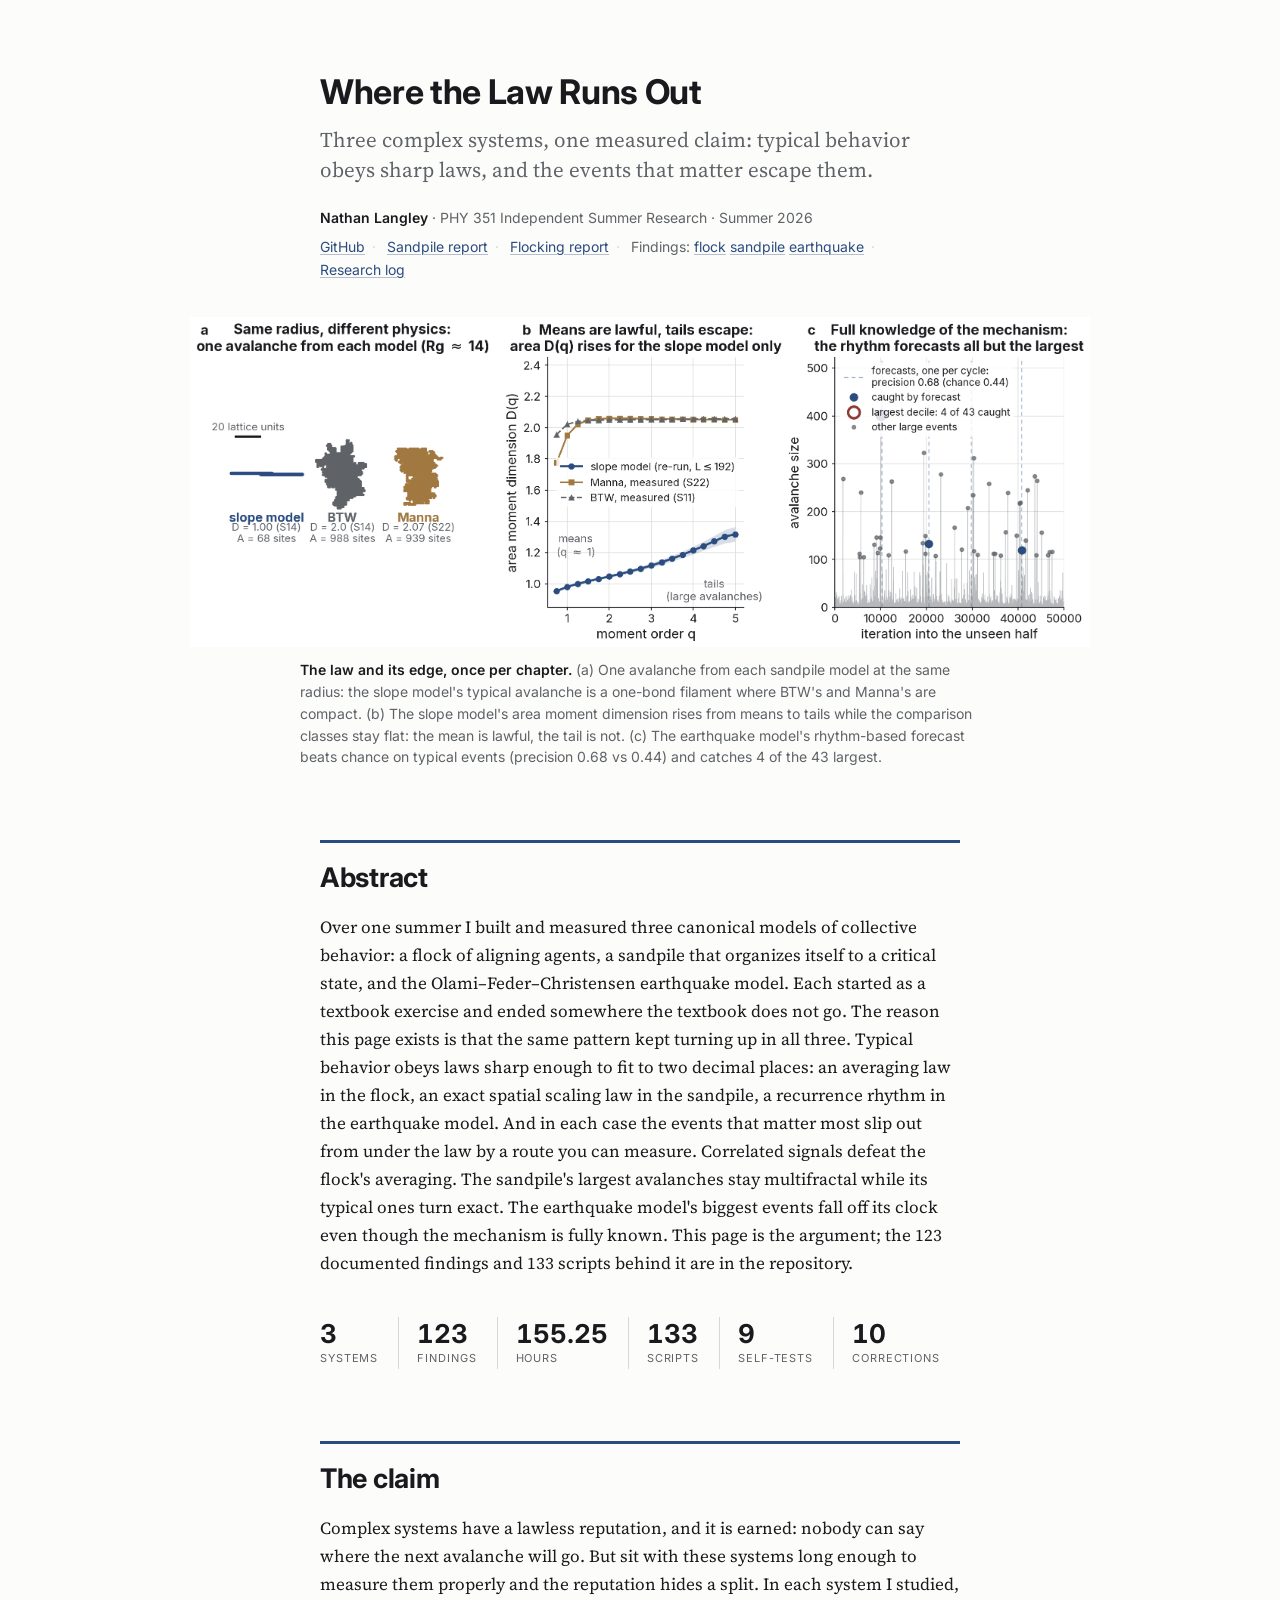
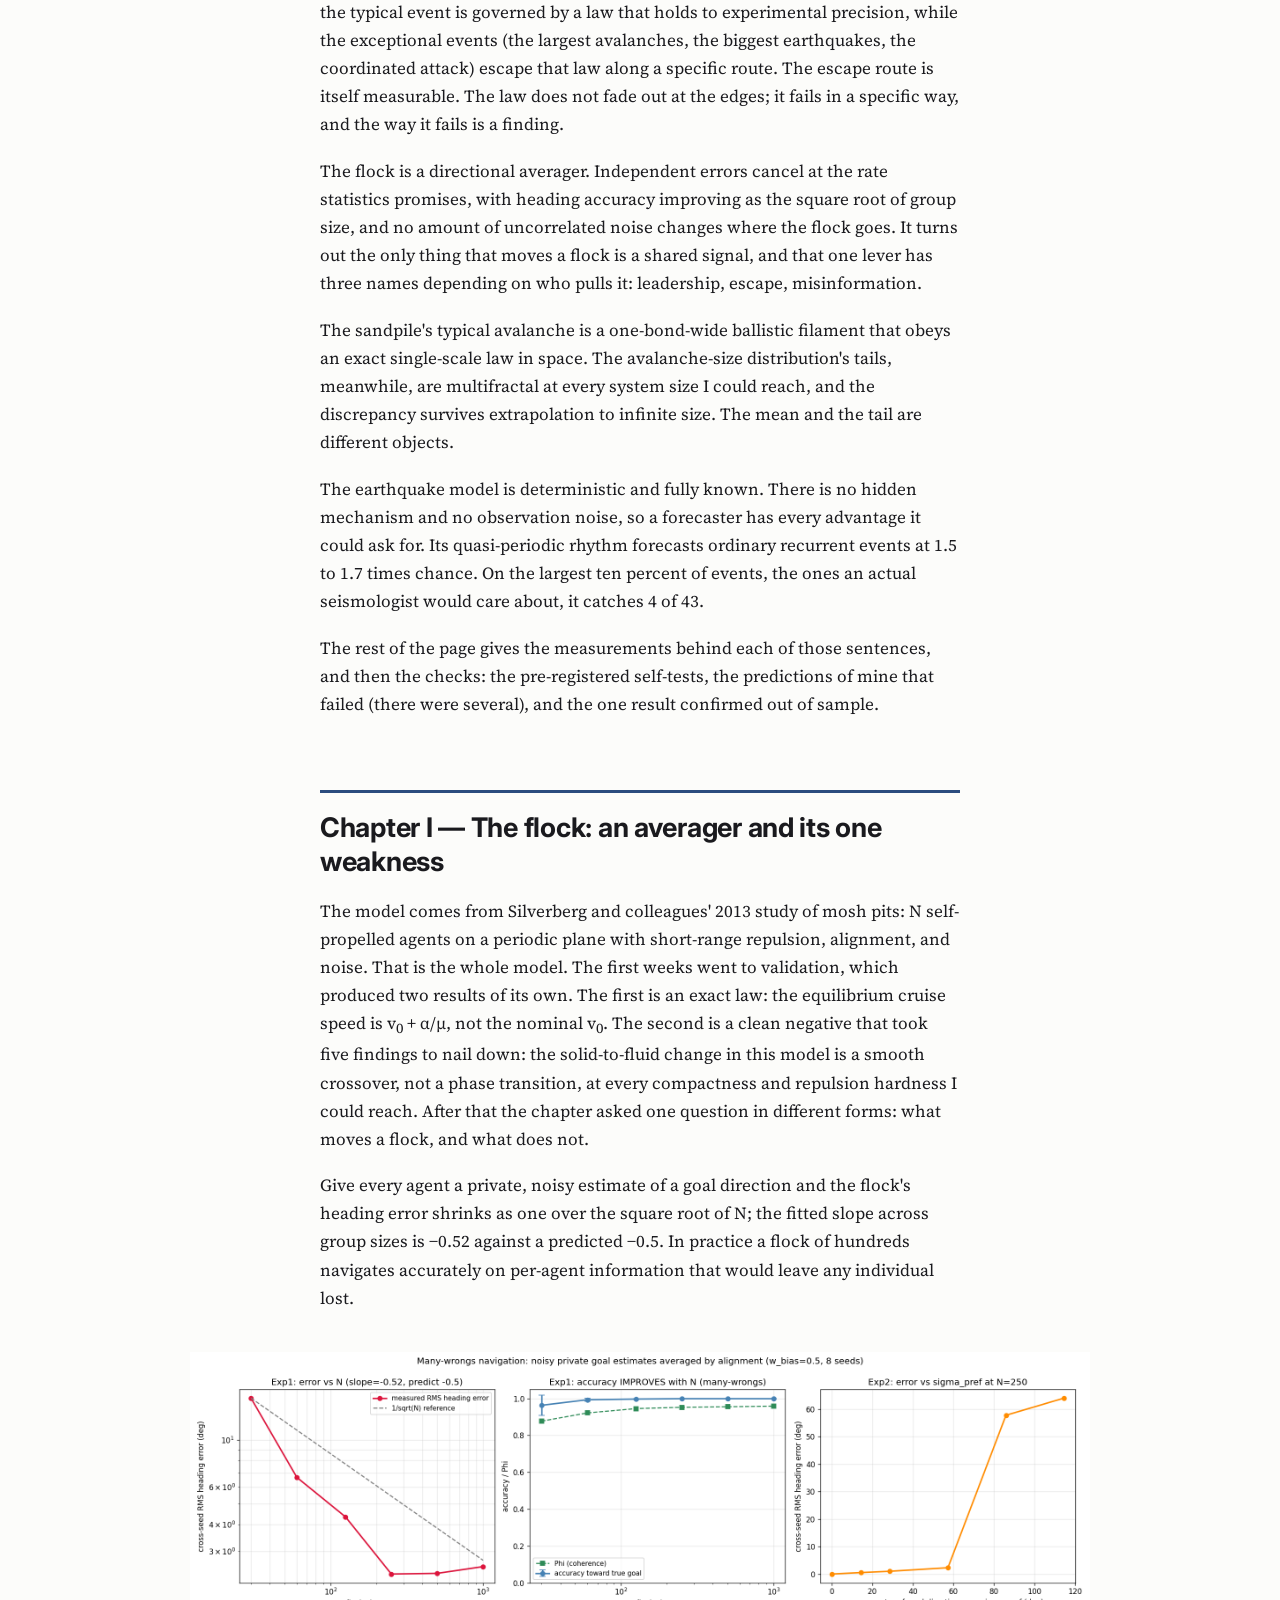
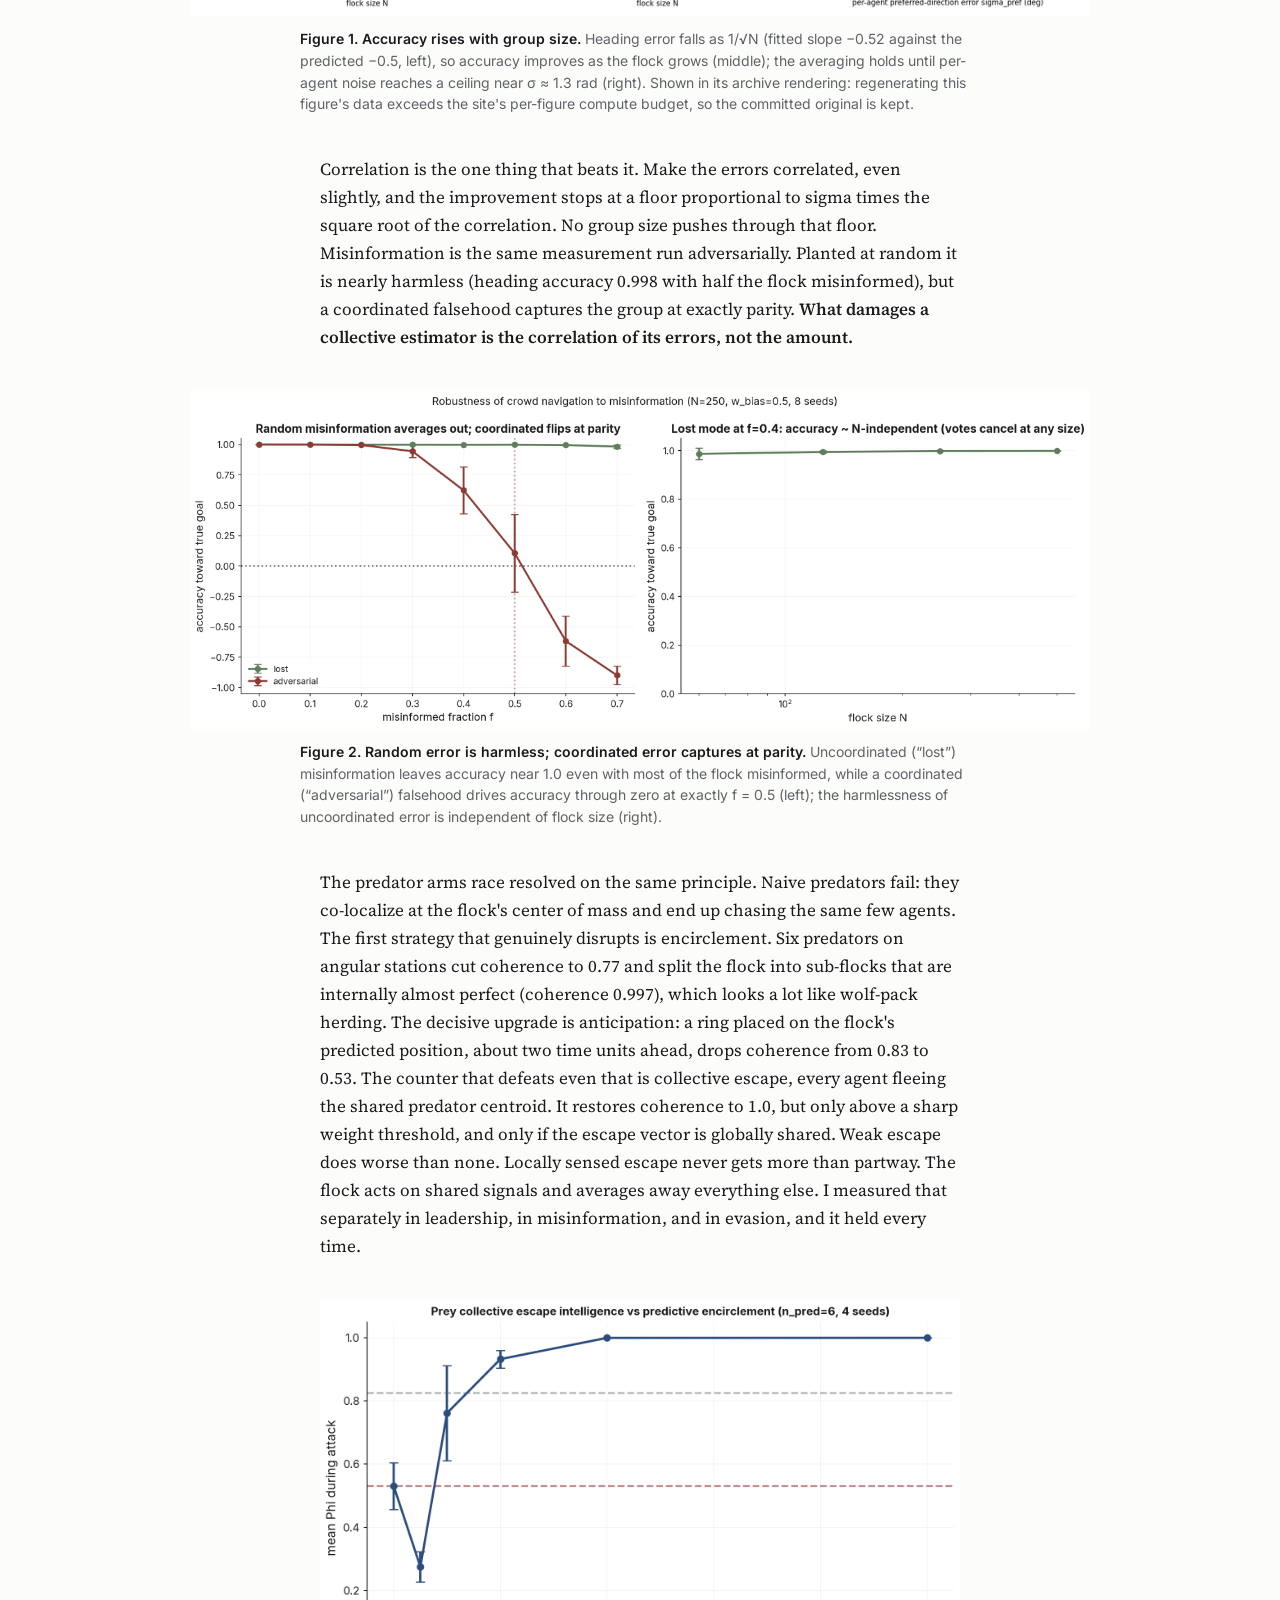
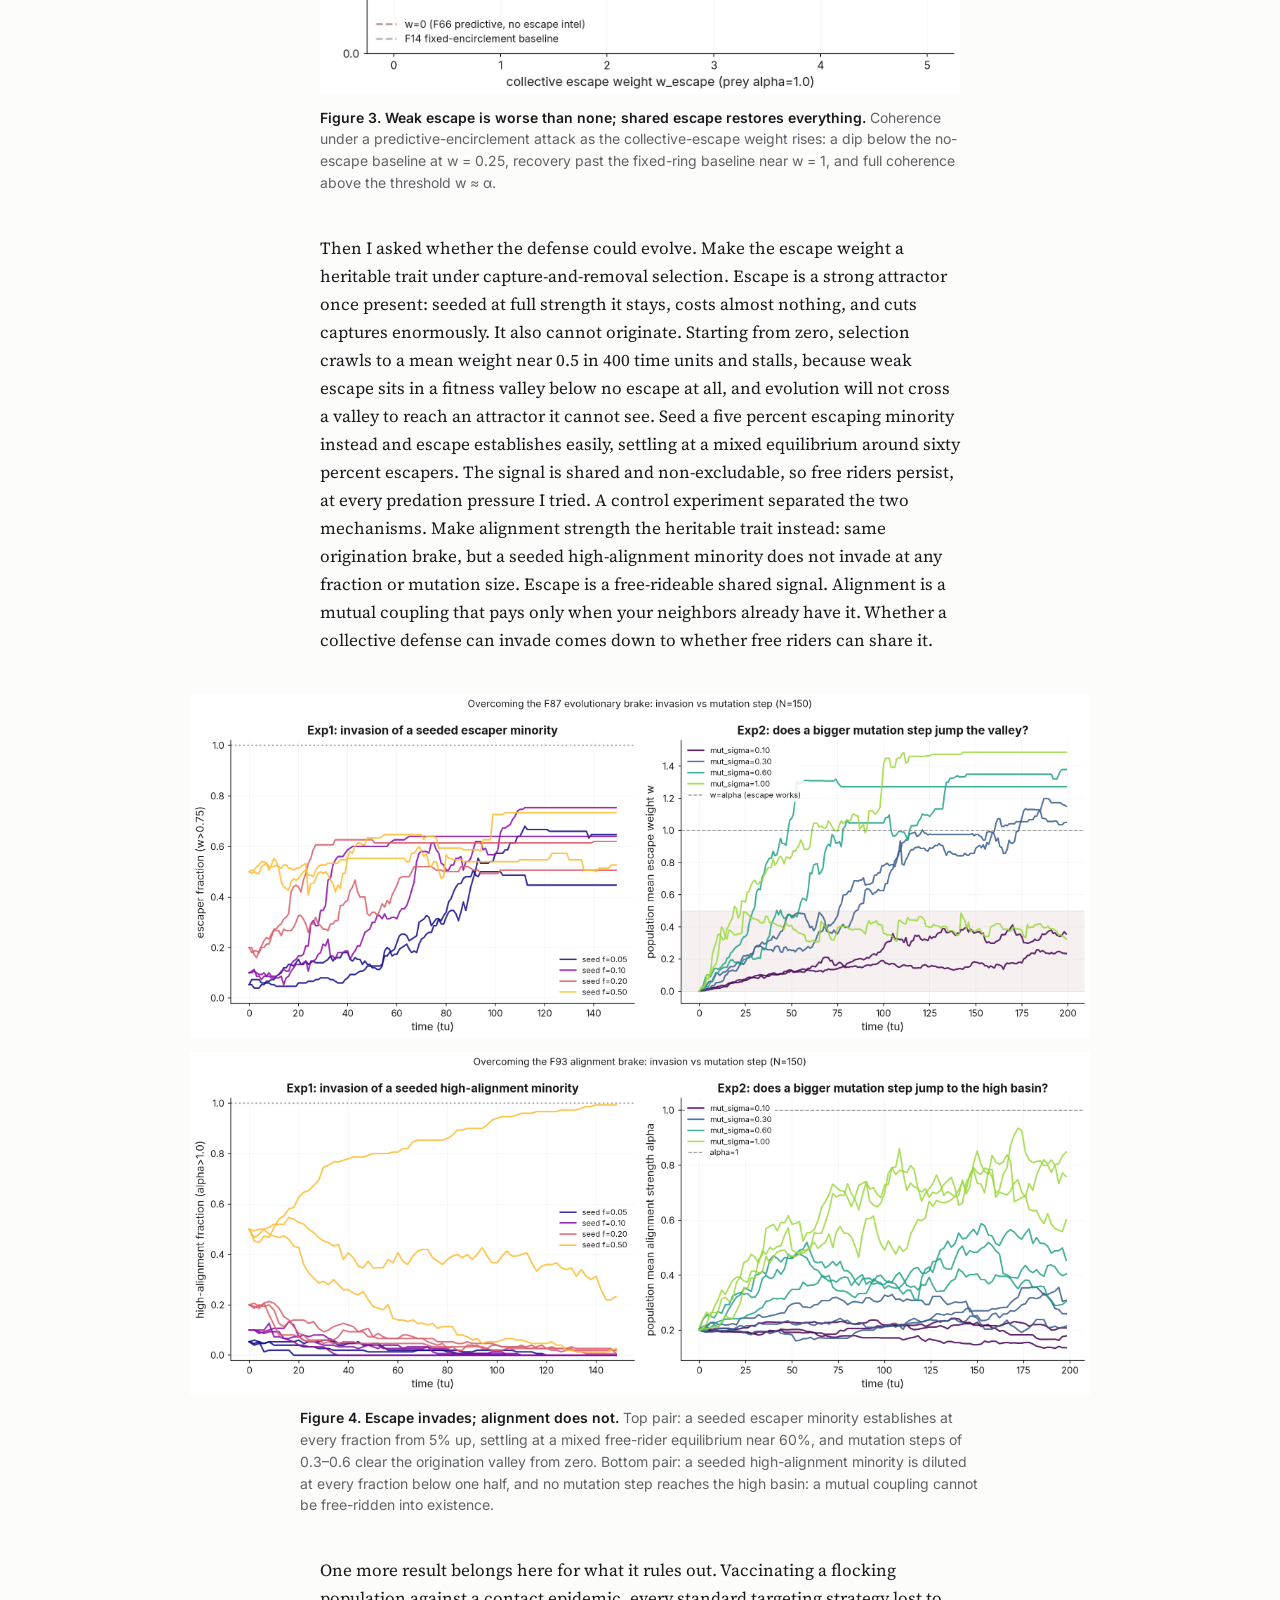
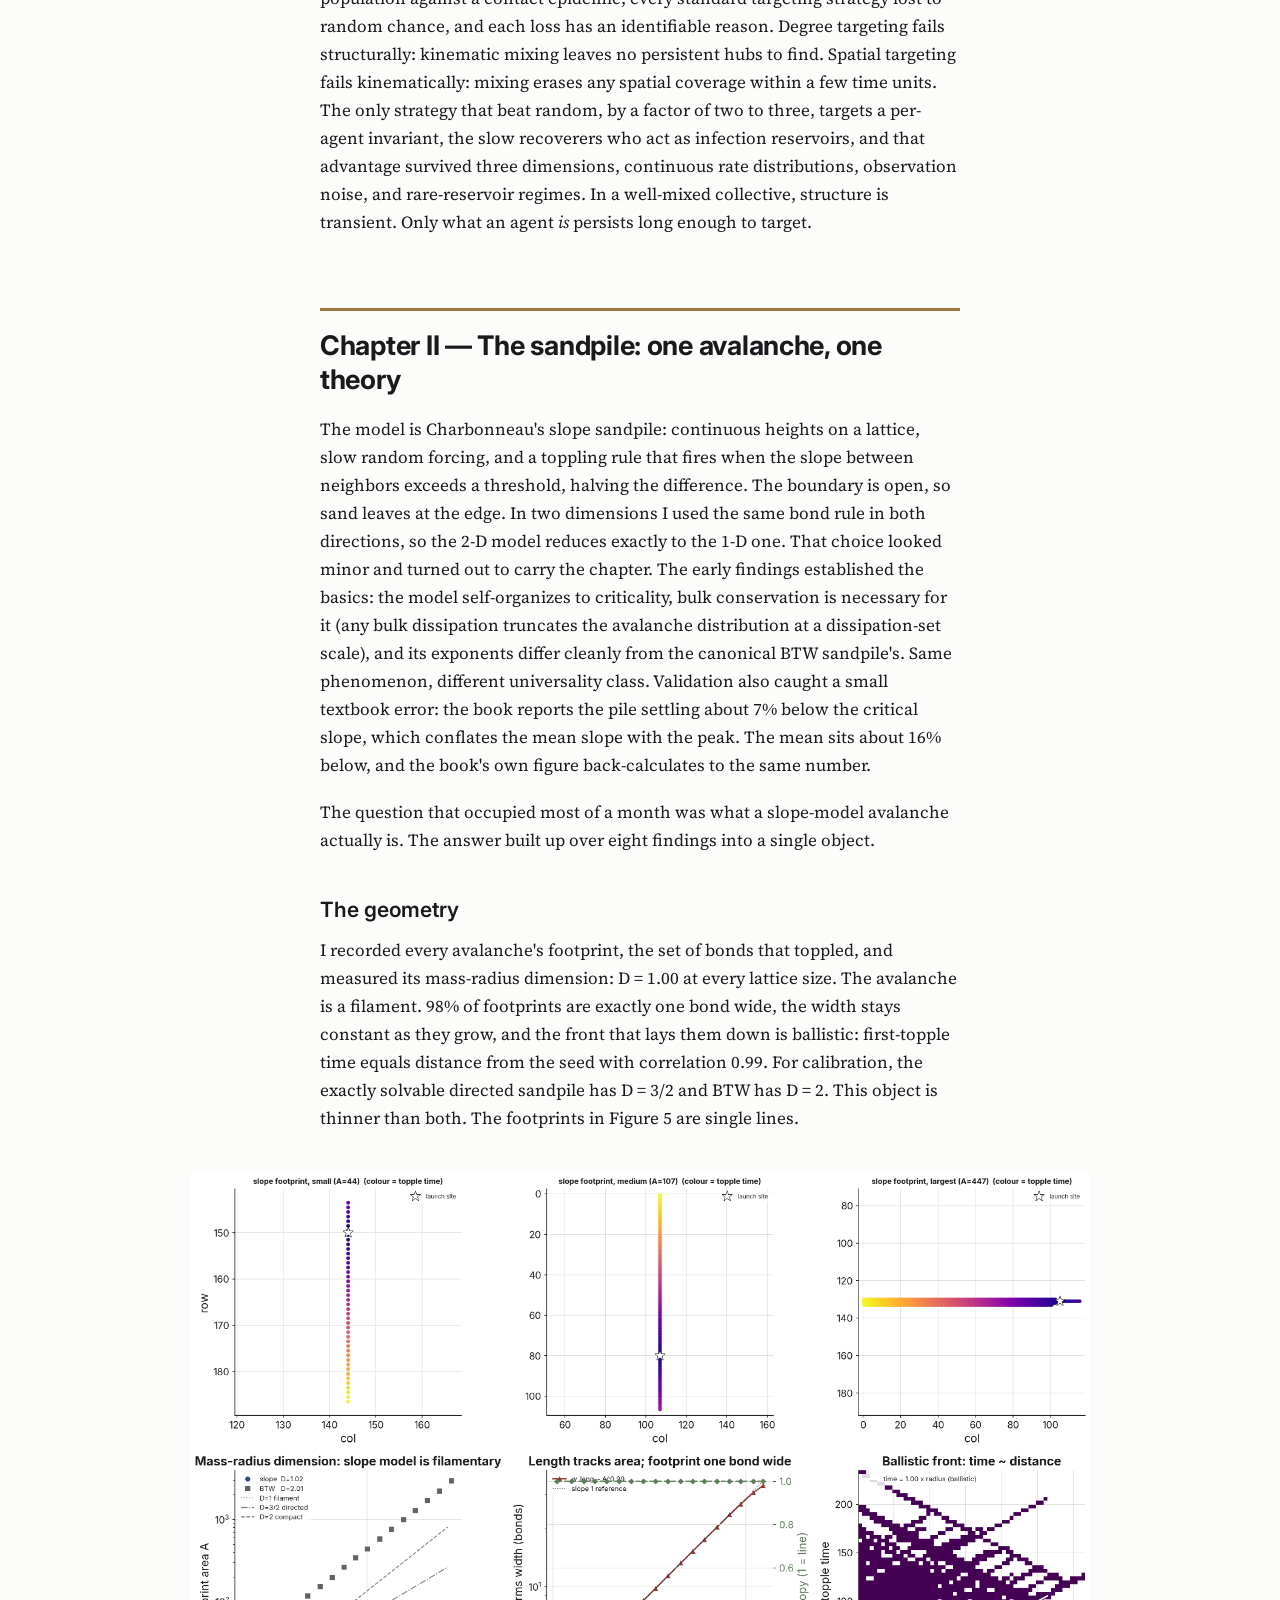
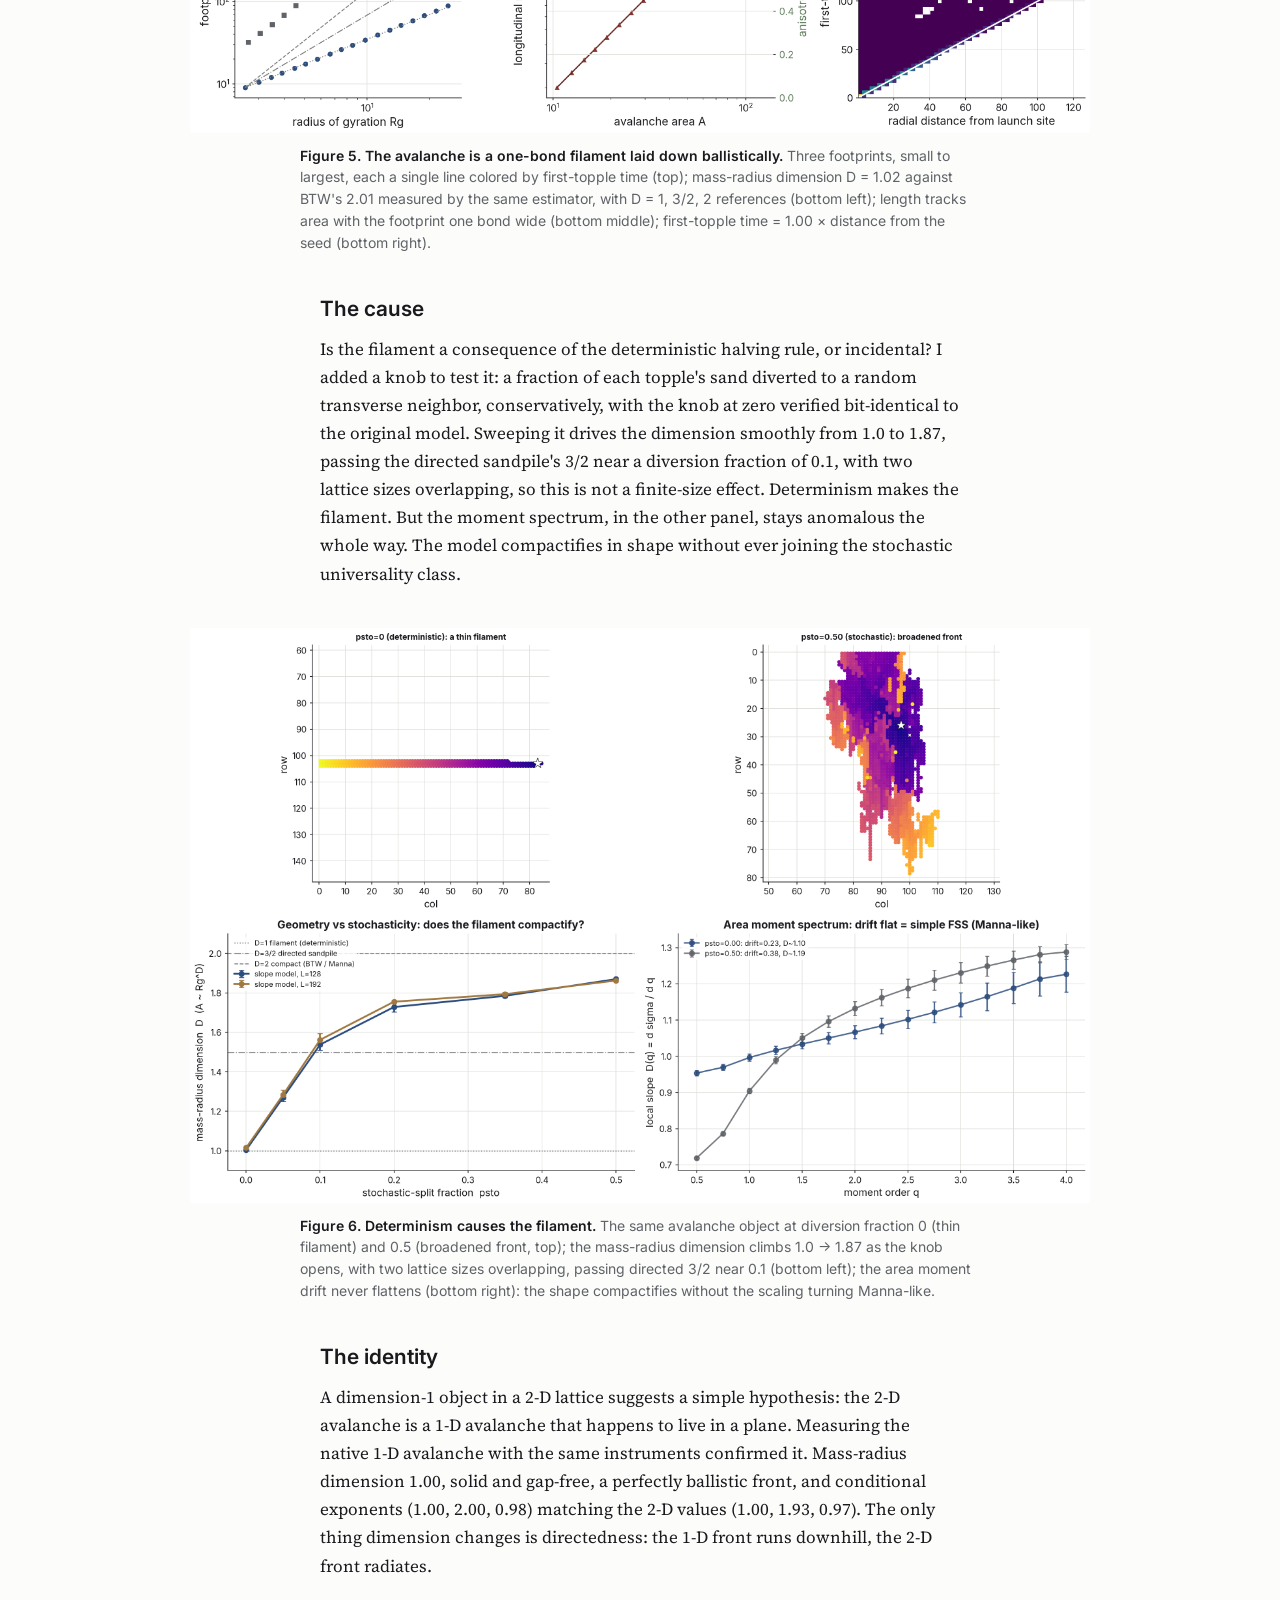
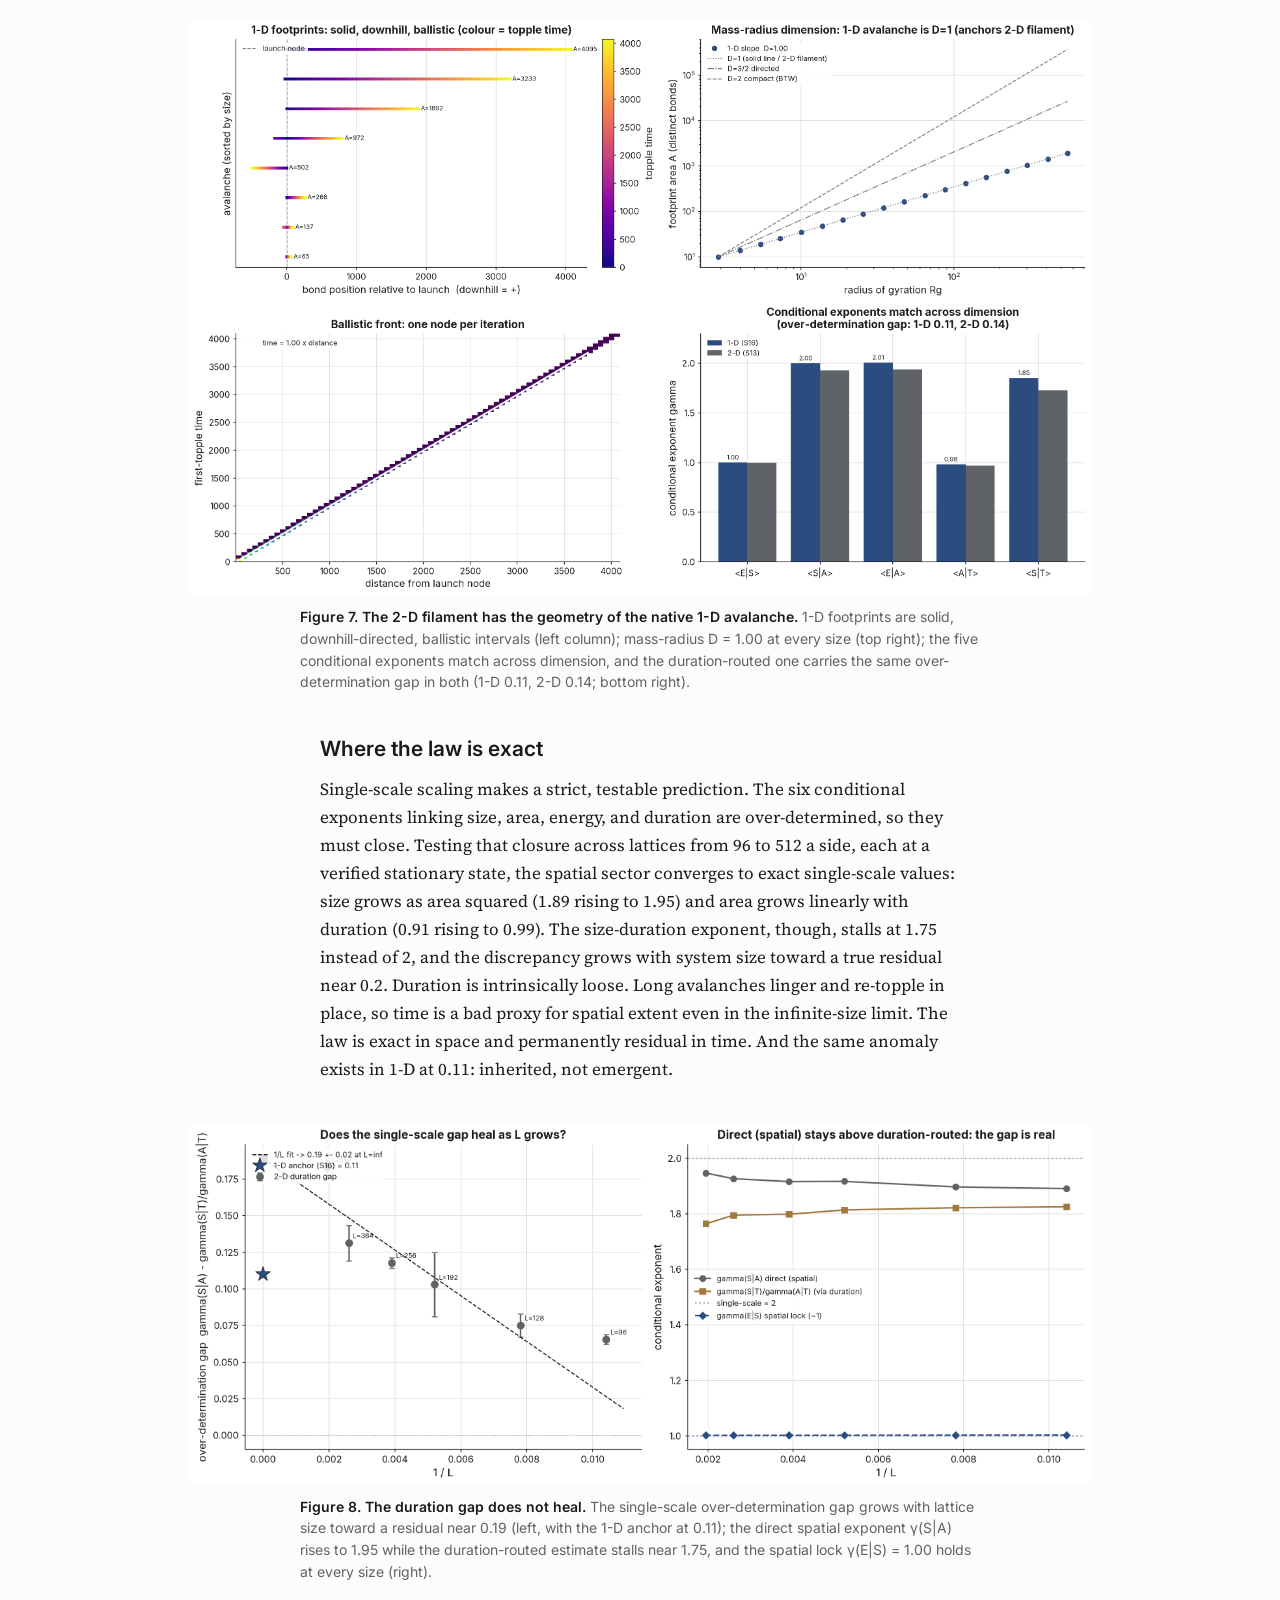
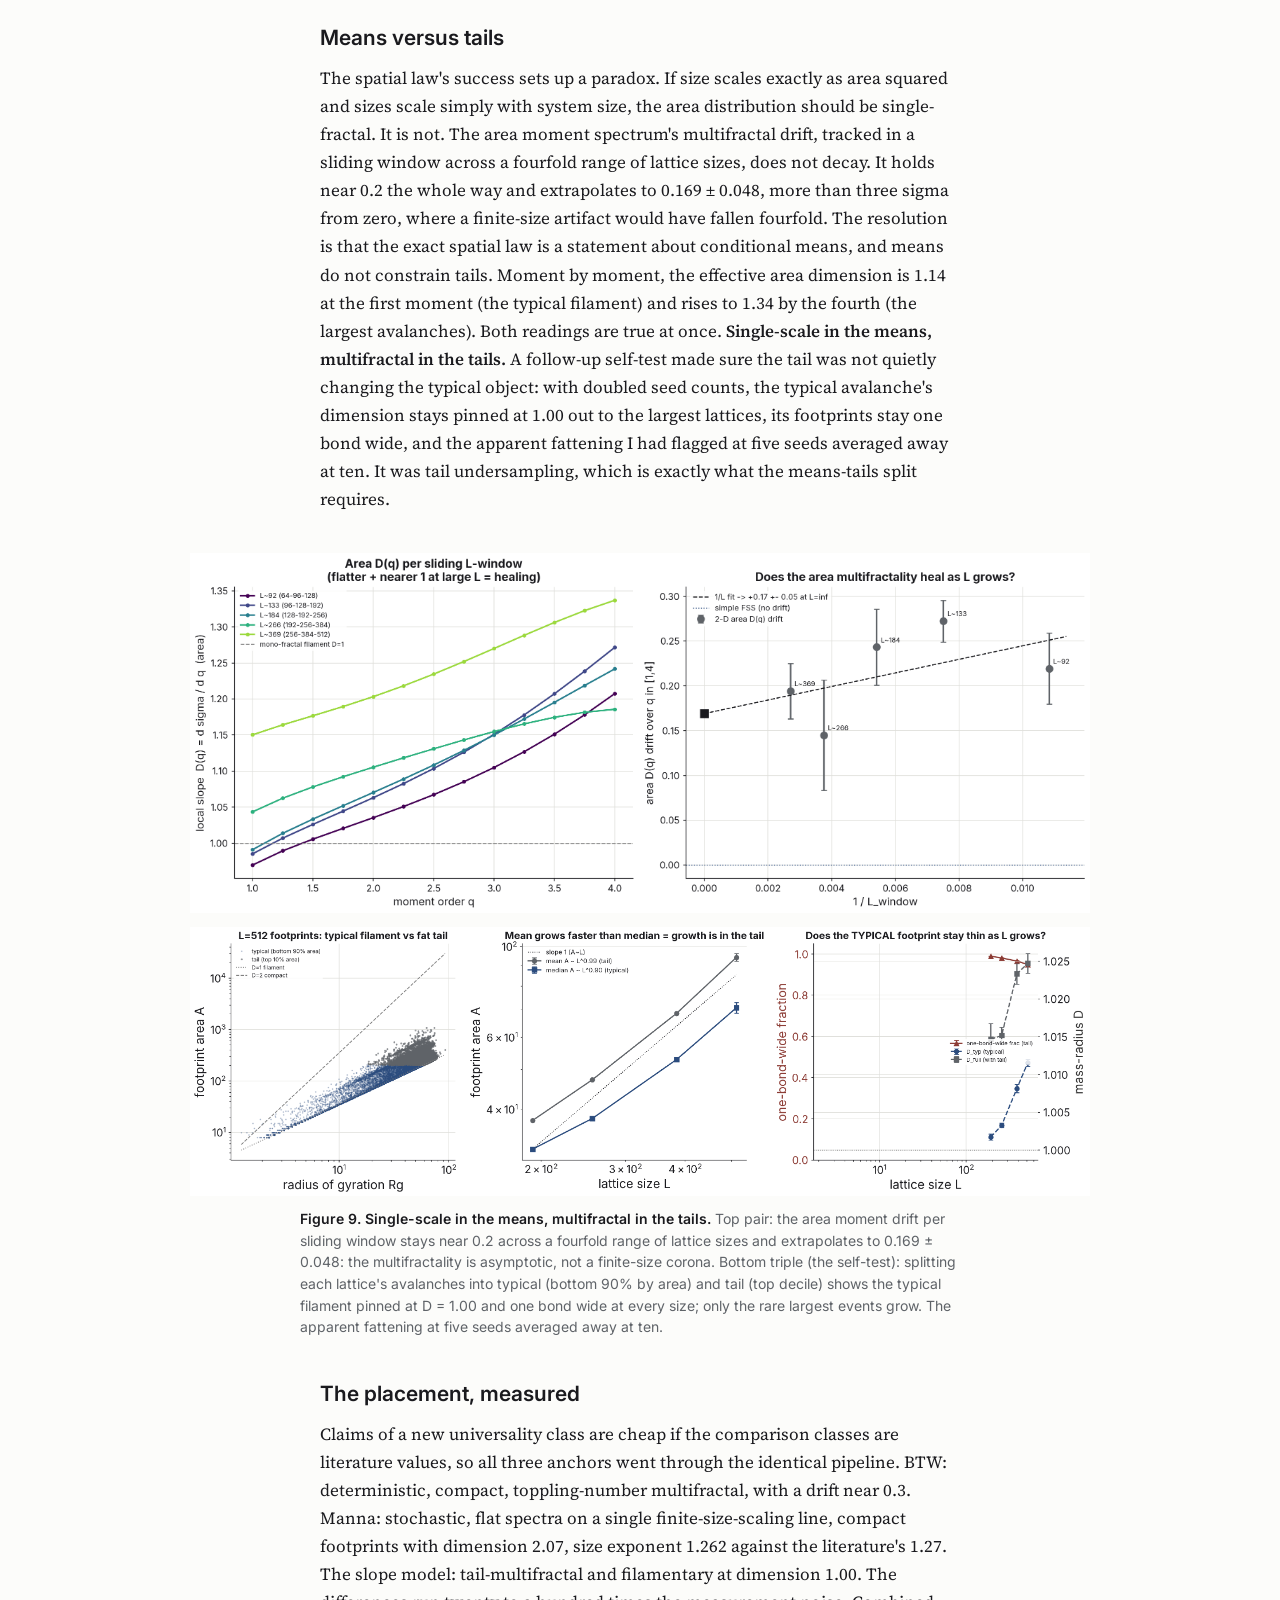
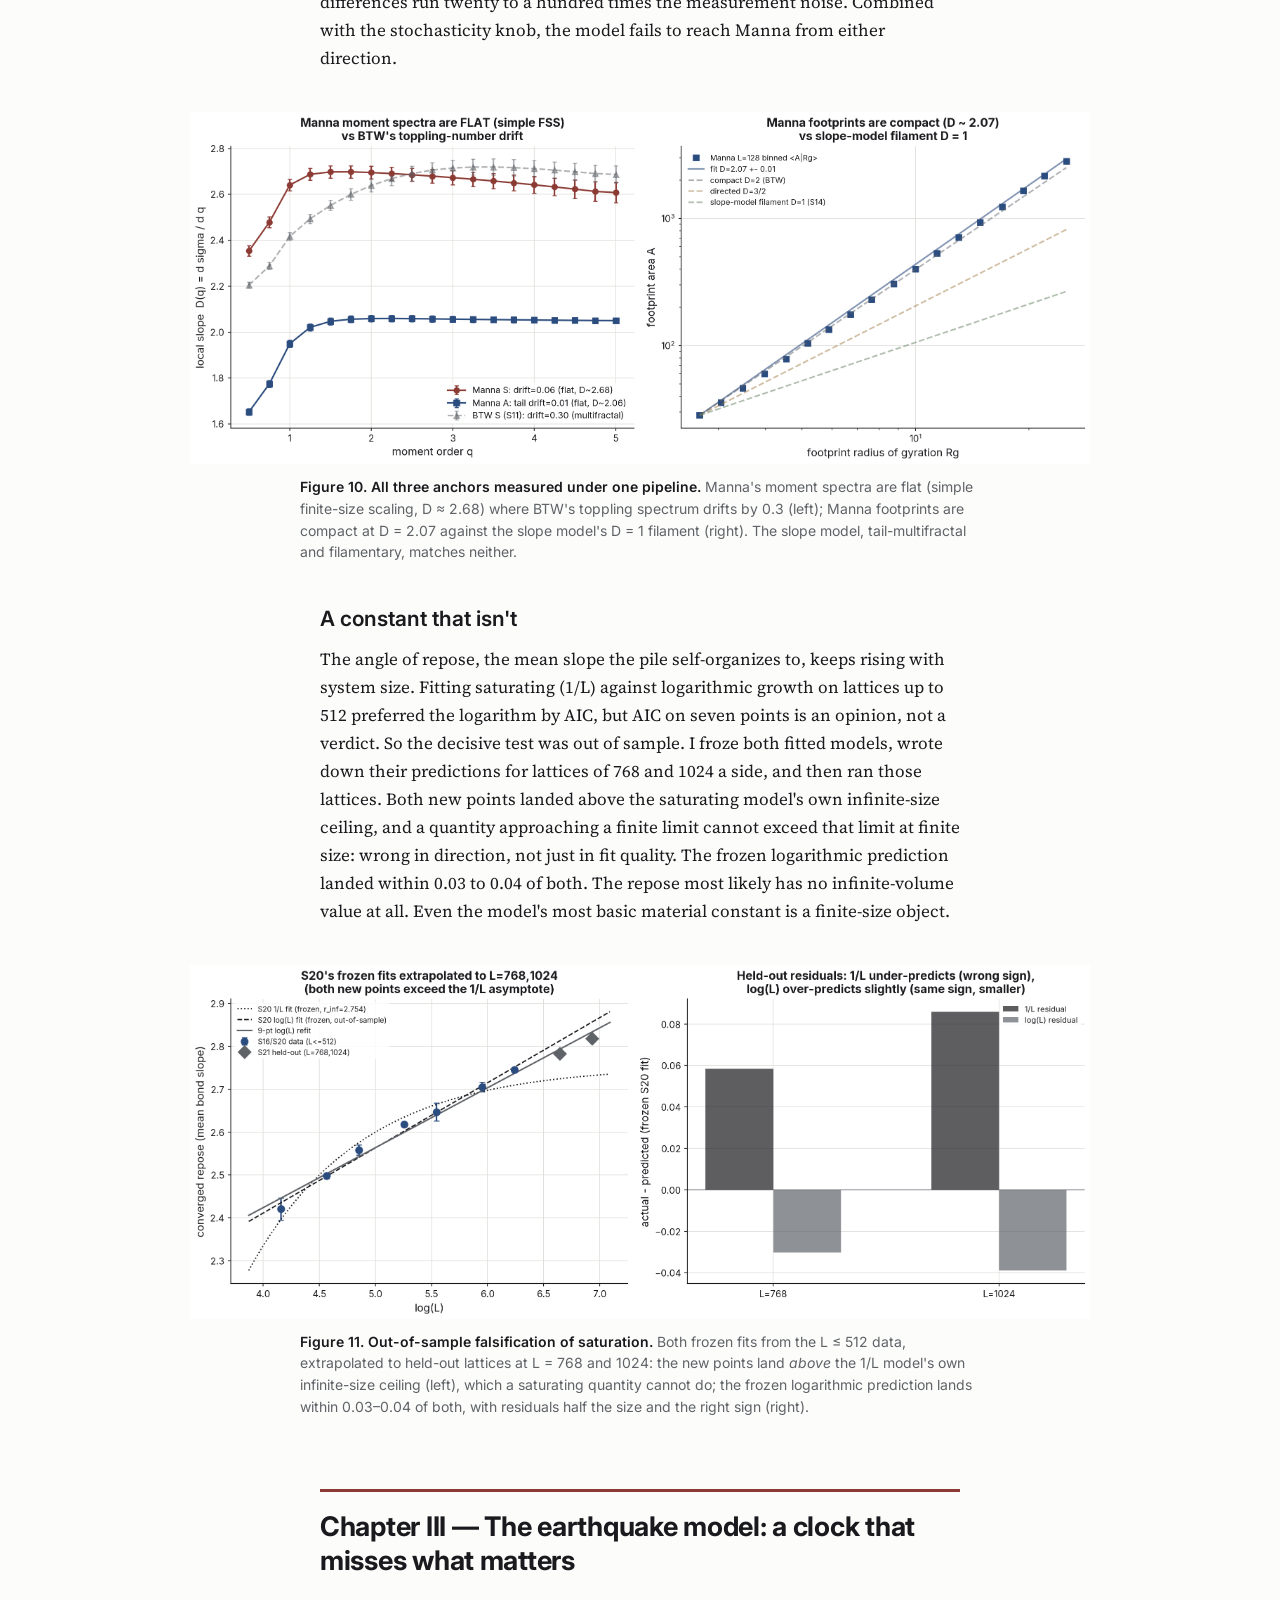
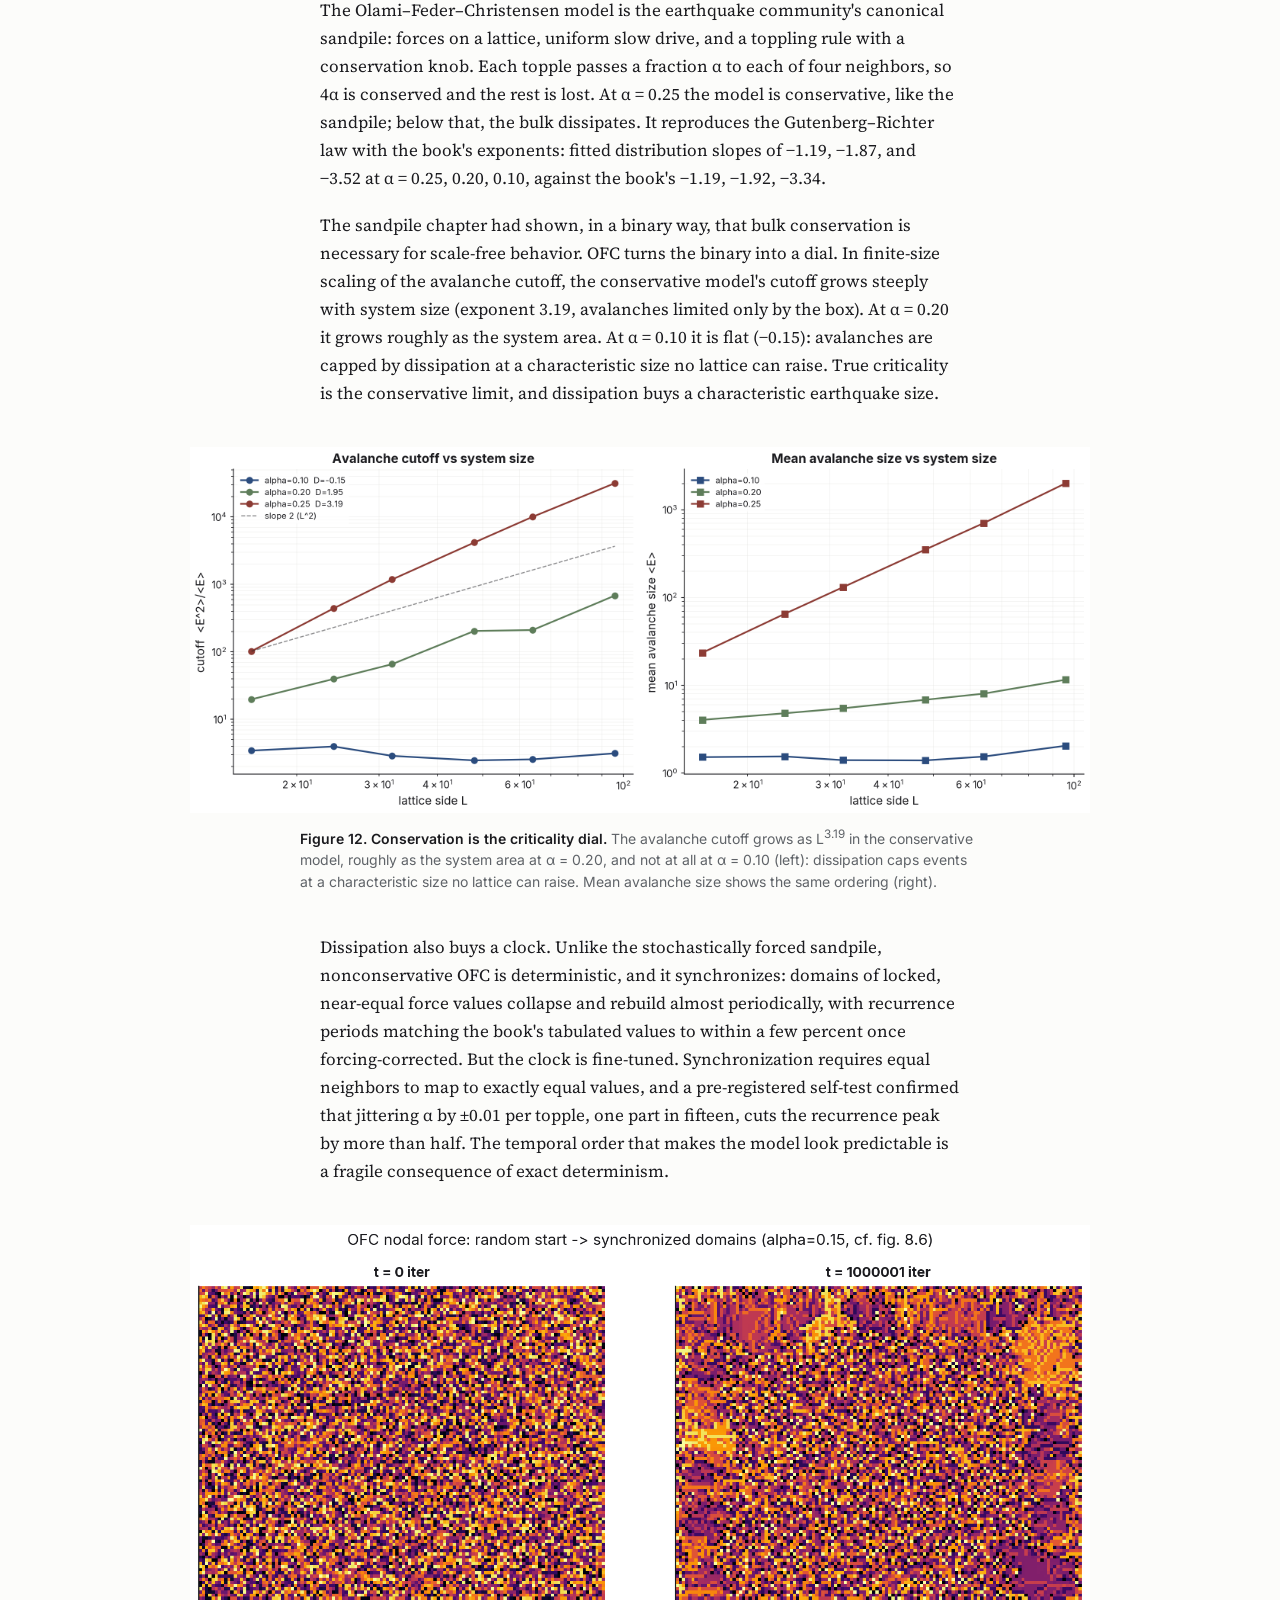
==== commit 70931d2b: "capstone: figure legibility pass Audited all 18 site figures for effective on-page text size (11pt x" ====
--- a/docs/index.html
+++ b/docs/index.html
@@ -62,7 +62,7 @@
   <div class="stat-strip" aria-label="Project statistics">
     <div class="stat"><span class="num">3</span><span class="label">systems</span></div>
     <div class="stat"><span class="num">123</span><span class="label">findings</span></div>
-    <div class="stat"><span class="num">154.5</span><span class="label">hours</span></div>
+    <div class="stat"><span class="num">155.25</span><span class="label">hours</span></div>
     <div class="stat"><span class="num">133</span><span class="label">scripts</span></div>
     <div class="stat"><span class="num">9</span><span class="label">self-tests</span></div>
     <div class="stat"><span class="num">10</span><span class="label">corrections</span></div>
@@ -83,7 +83,7 @@
   <p>The model comes from Silverberg and colleagues' 2013 study of mosh pits: N self-propelled agents on a periodic plane with short-range repulsion, alignment, and noise. That is the whole model. The first weeks went to validation, which produced two results of its own. The first is an exact law: the equilibrium cruise speed is v<sub>0</sub> + &alpha;/&mu;, not the nominal v<sub>0</sub>. The second is a clean negative that took five findings to nail down: the solid-to-fluid change in this model is a smooth crossover, not a phase transition, at every compactness and repulsion hardness I could reach. After that the chapter asked one question in different forms: what moves a flock, and what does not.</p>
   <p>Give every agent a private, noisy estimate of a goal direction and the flock's heading error shrinks as one over the square root of N; the fitted slope across group sizes is &minus;0.52 against a predicted &minus;0.5. In practice a flock of hundreds navigates accurately on per-agent information that would leave any individual lost.</p>
 
-  <figure class="archive">
+  <figure class="wide">
     <img src="figures/many_wrongs_1.png" alt="Three panels. Left: cross-seed RMS heading error versus flock size N on log-log axes, falling along a one-over-square-root-of-N reference line with fitted slope minus 0.52. Middle: accuracy toward the true goal improving toward 1.0 as N grows. Right: heading error versus per-agent noise at N = 250, flat until roughly 60 degrees of per-agent error, then rising sharply.">
     <figcaption><span class="figno">Figure 1.</span> <strong>Accuracy rises with group size.</strong> Heading error falls as 1/&radic;N (fitted slope &minus;0.52 against the predicted &minus;0.5, left), so accuracy improves as the flock grows (middle); the averaging holds until per-agent noise reaches a ceiling near &sigma; &asymp; 1.3 rad (right). Shown in its archive rendering: regenerating this figure's data exceeds the site's per-figure compute budget, so the committed original is kept.</figcaption>
   </figure>
@@ -282,7 +282,7 @@
 
 <section id="colophon" class="colophon">
   <h2>Colophon</h2>
-  <p>123 documented findings (94 flocking, 22 sandpile, 7 earthquake) &middot; 154.5 logged hours over 39 research days &middot; 179 commits &middot; 150 figures &middot; 133 Python scripts. Built with NumPy, numba, and matplotlib. The performance engines (a 600&times; active-list sandpile engine, a 251&times; vectorized predator force) are validated bit-for-bit against their reference implementations, and every engine ships self-tests. Every figure on this page regenerates from a named script in the <a href="https://github.com/ninjahawk/swarmsim">repository</a>. Textbook: Paul Charbonneau, <em>Natural Complexity</em> (Princeton, 2017); flocking model from Silverberg et al., PRL 110, 228701 (2013). Findings, full-detail reports, and the day-by-day research log are in the repository. AI tools (Anthropic's Claude) were used as a coding and analysis assistant throughout, documented per session in the research log; the scientific decisions and interpretations are my own.</p>
+  <p>123 documented findings (94 flocking, 22 sandpile, 7 earthquake) &middot; 155.25 logged hours over 40 research days &middot; 180 commits &middot; 150 figures &middot; 133 Python scripts. Built with NumPy, numba, and matplotlib. The performance engines (a 600&times; active-list sandpile engine, a 251&times; vectorized predator force) are validated bit-for-bit against their reference implementations, and every engine ships self-tests. Every figure on this page regenerates from a named script in the <a href="https://github.com/ninjahawk/swarmsim">repository</a>. Textbook: Paul Charbonneau, <em>Natural Complexity</em> (Princeton, 2017); flocking model from Silverberg et al., PRL 110, 228701 (2013). Findings, full-detail reports, and the day-by-day research log are in the repository. AI tools (Anthropic's Claude) were used as a coding and analysis assistant throughout, documented per session in the research log; the scientific decisions and interpretations are my own.</p>
   <p>References:</p>
   <ol class="refs">
     <li>P. Charbonneau, <em>Natural Complexity: A Modeling Handbook</em>, Princeton University Press (2017).</li>
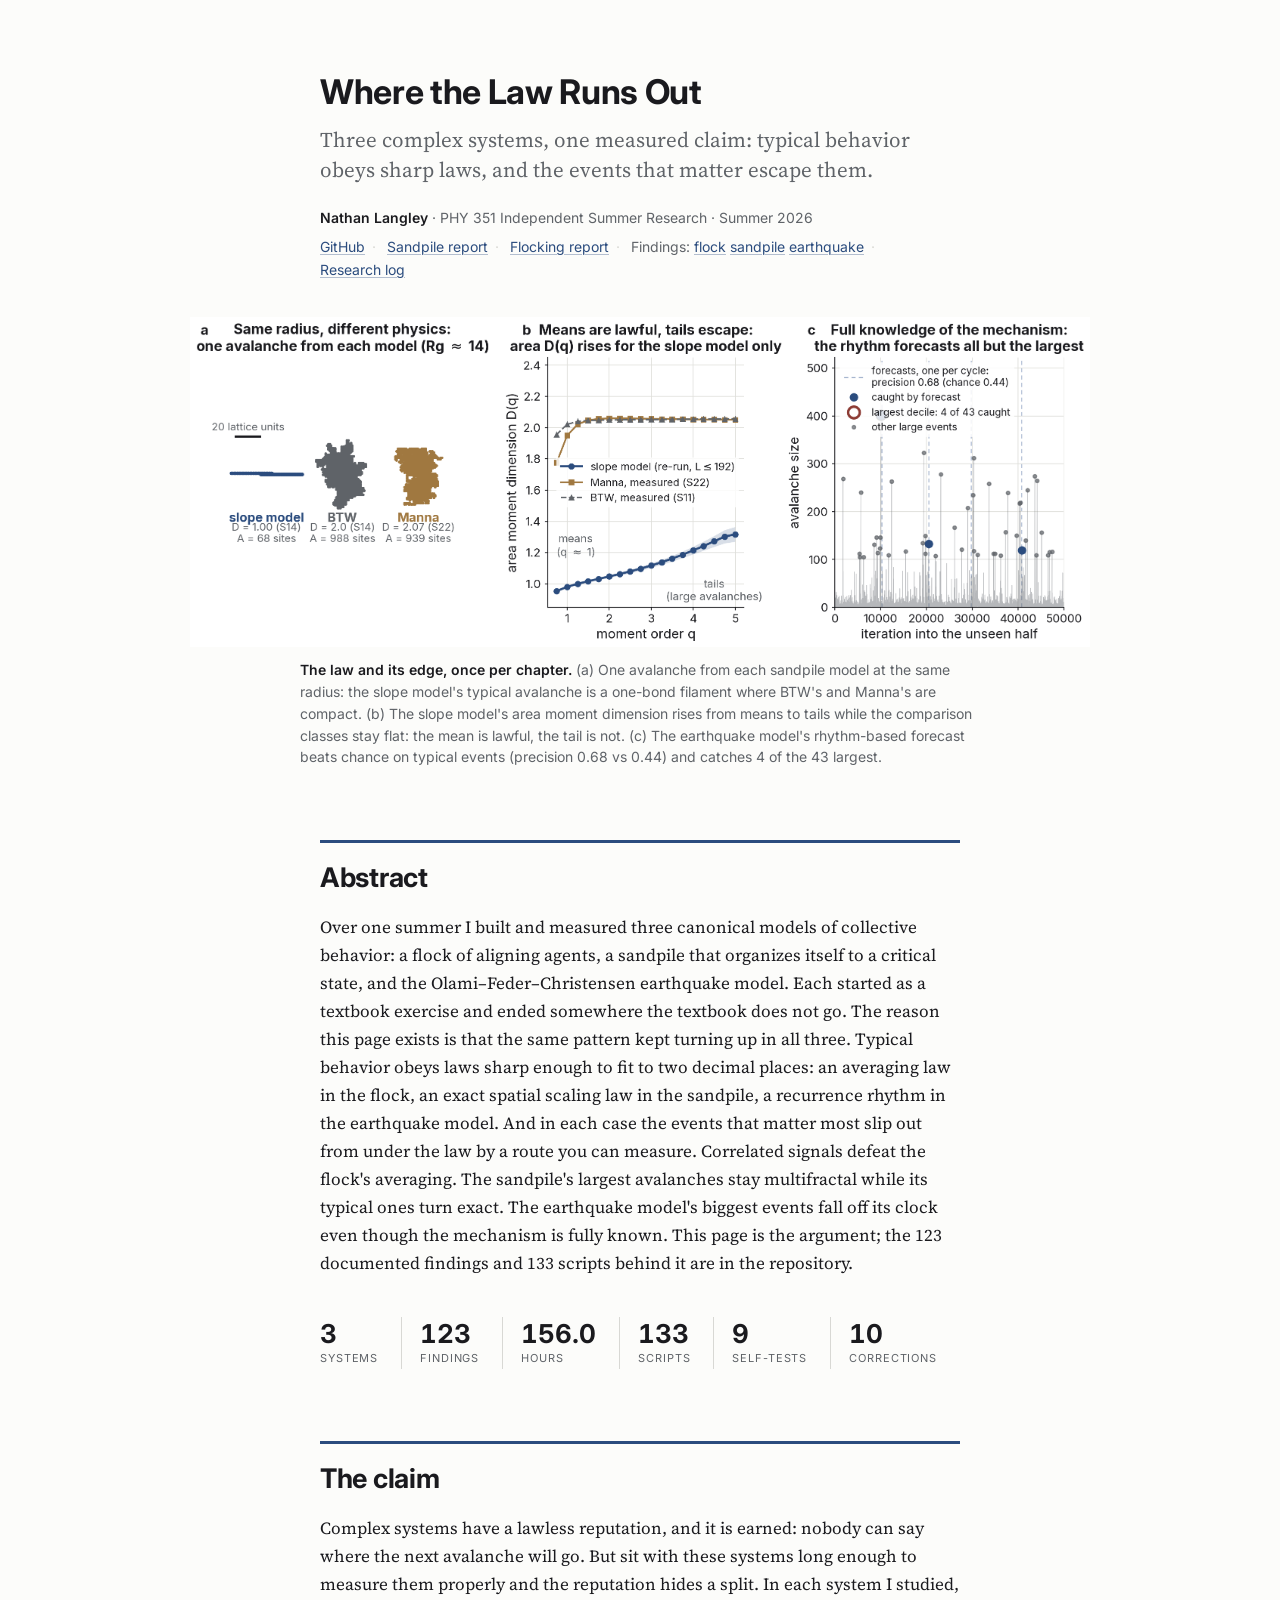
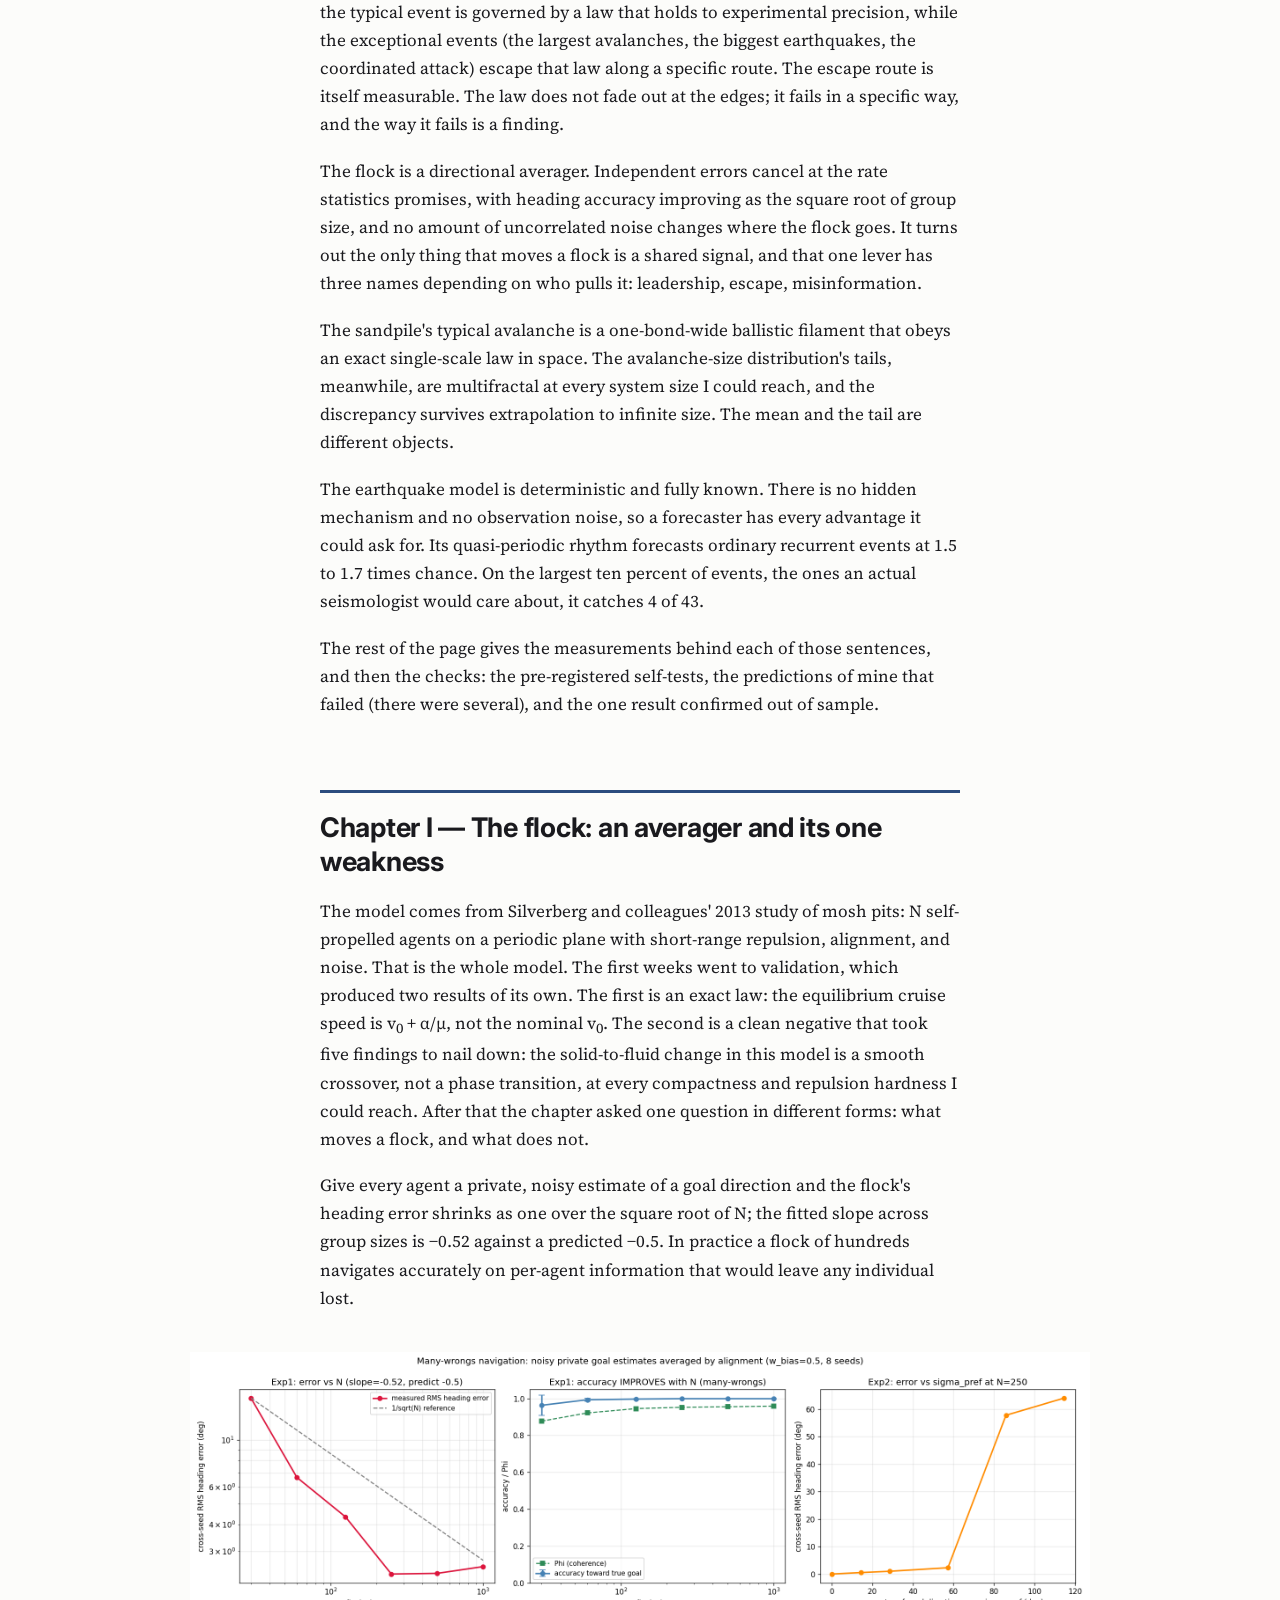
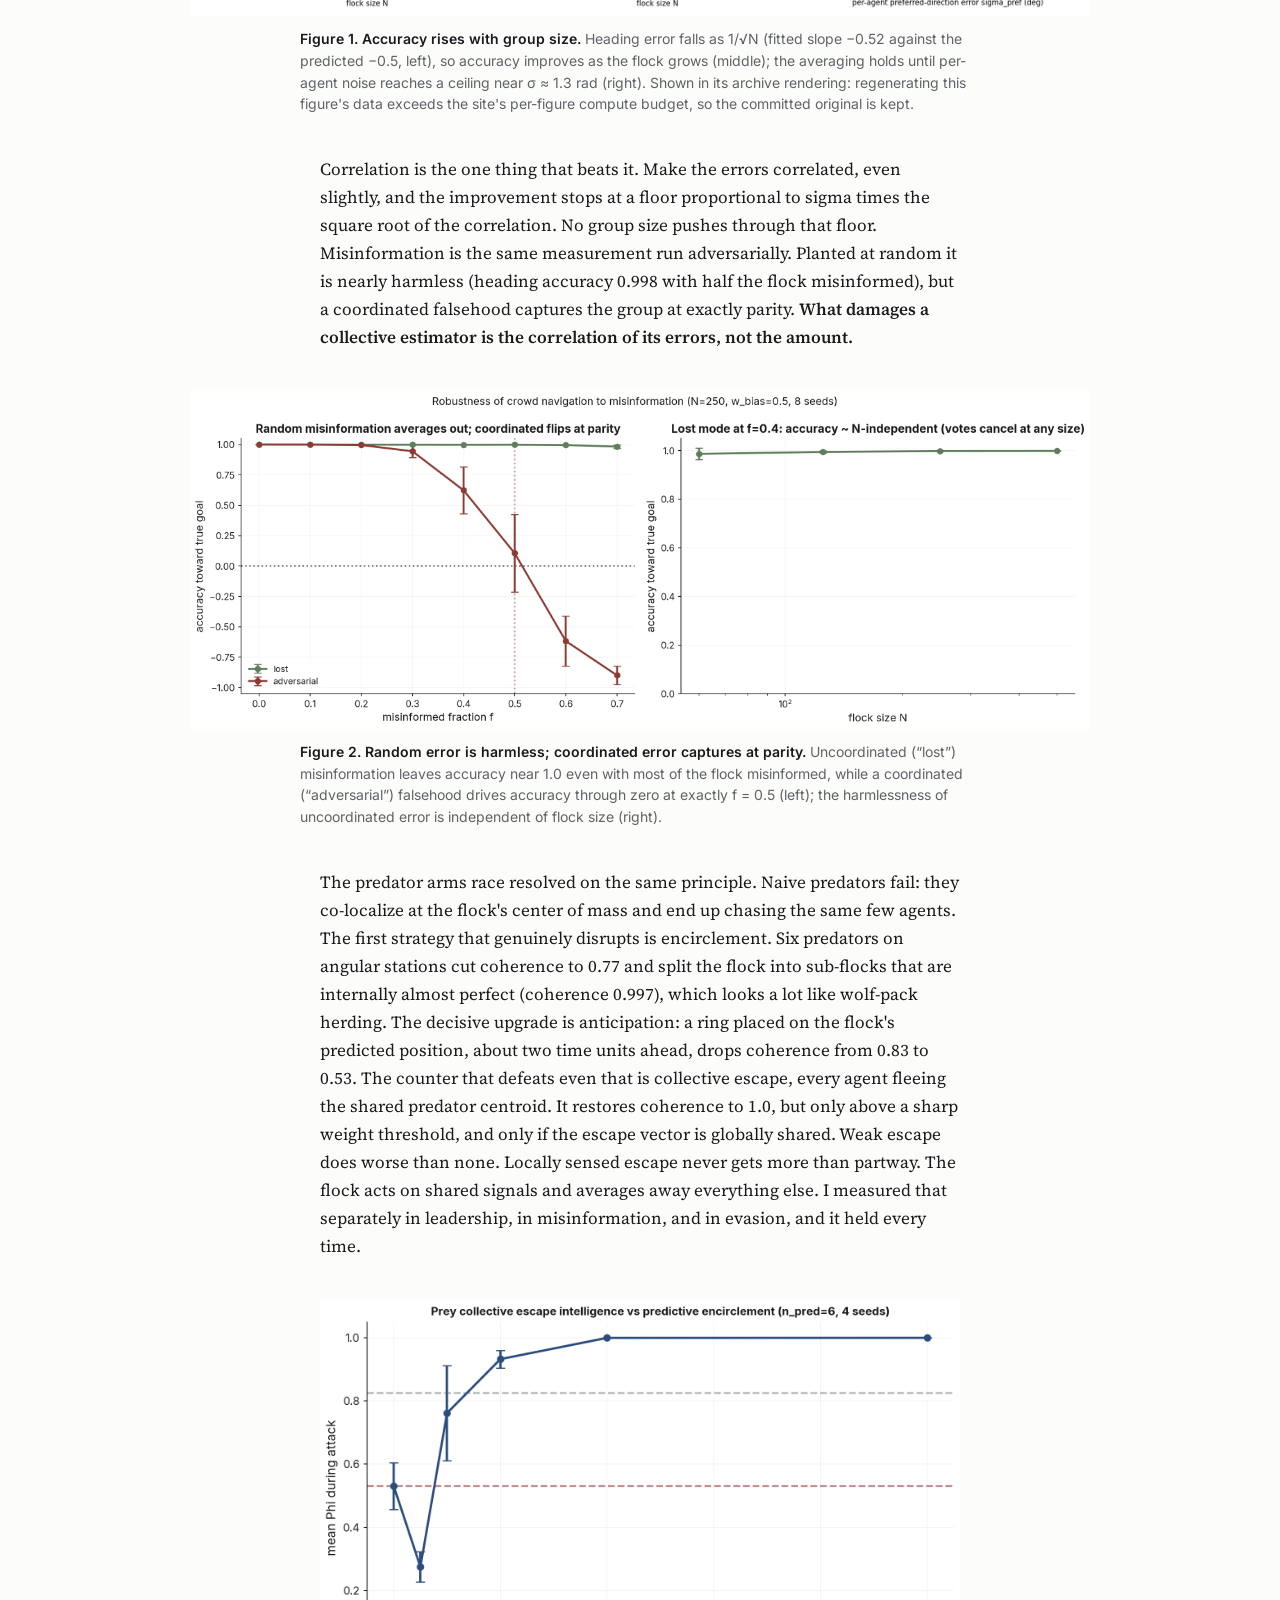
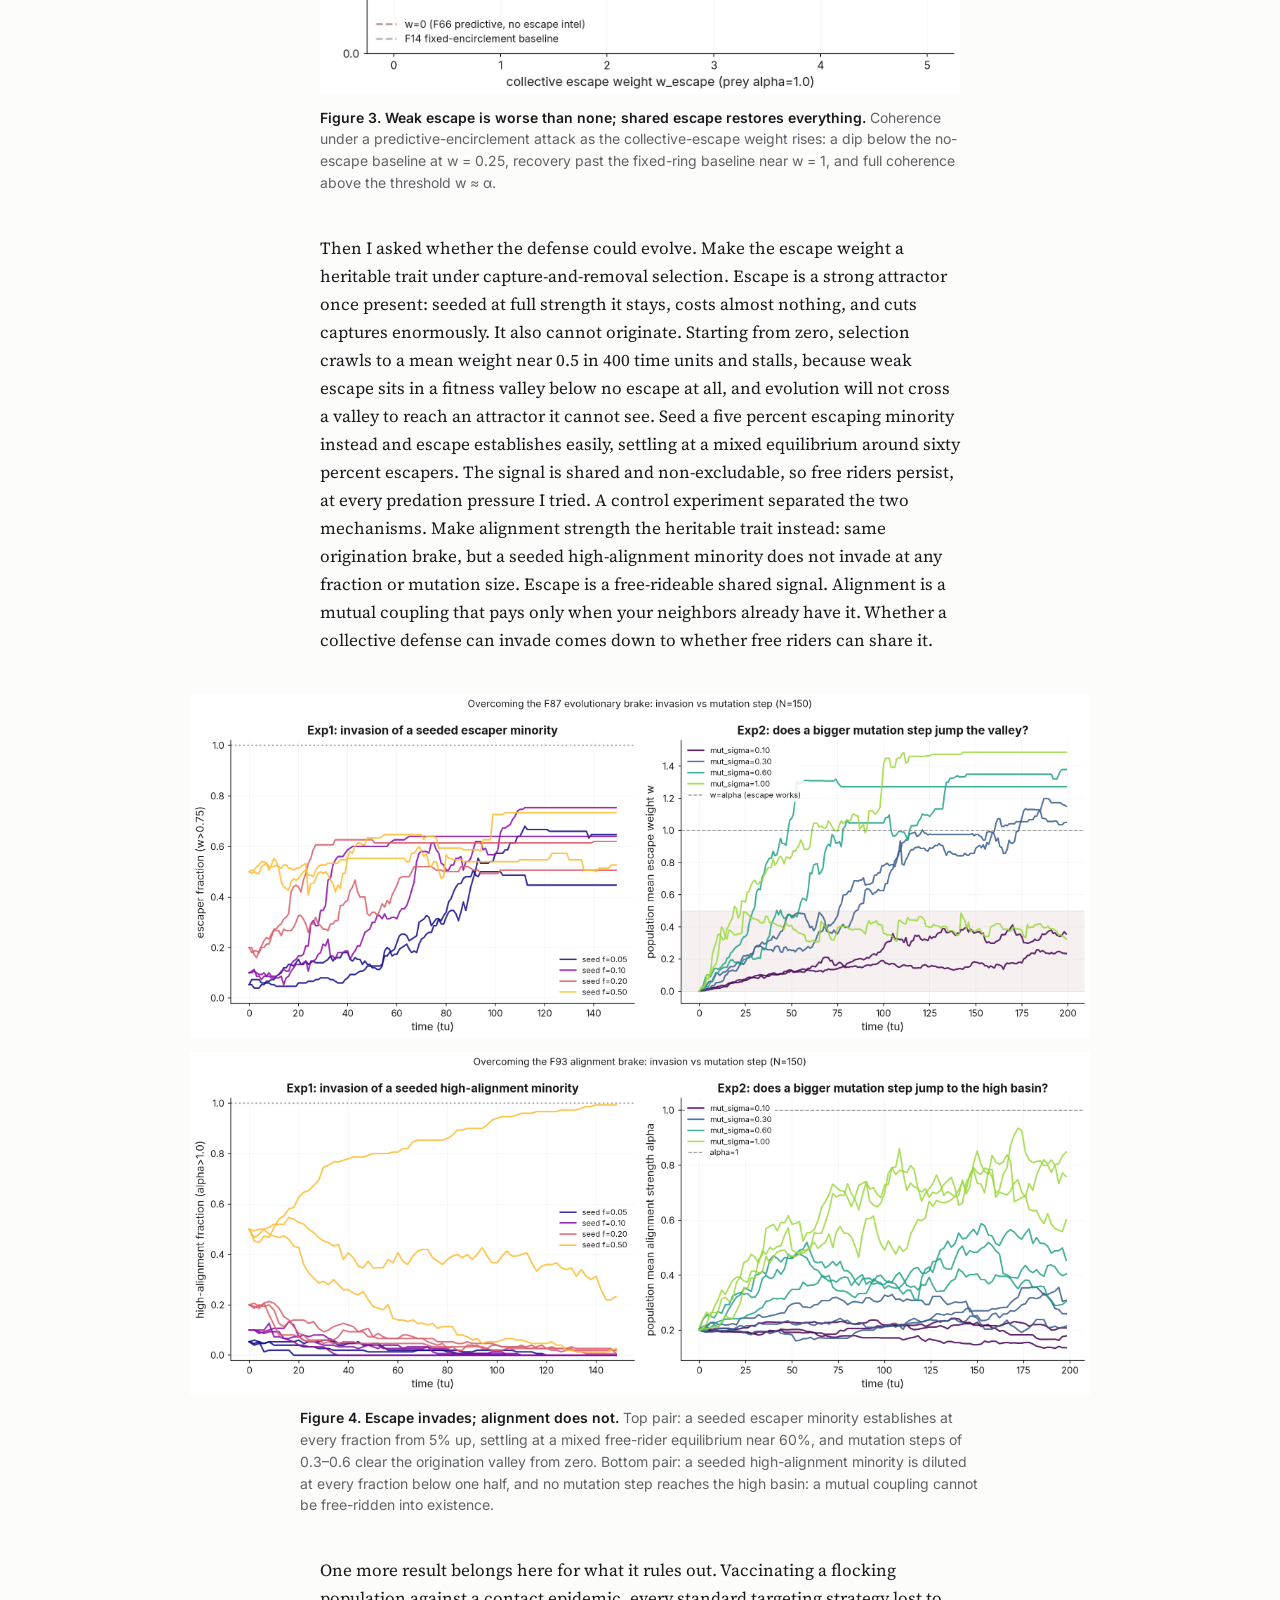
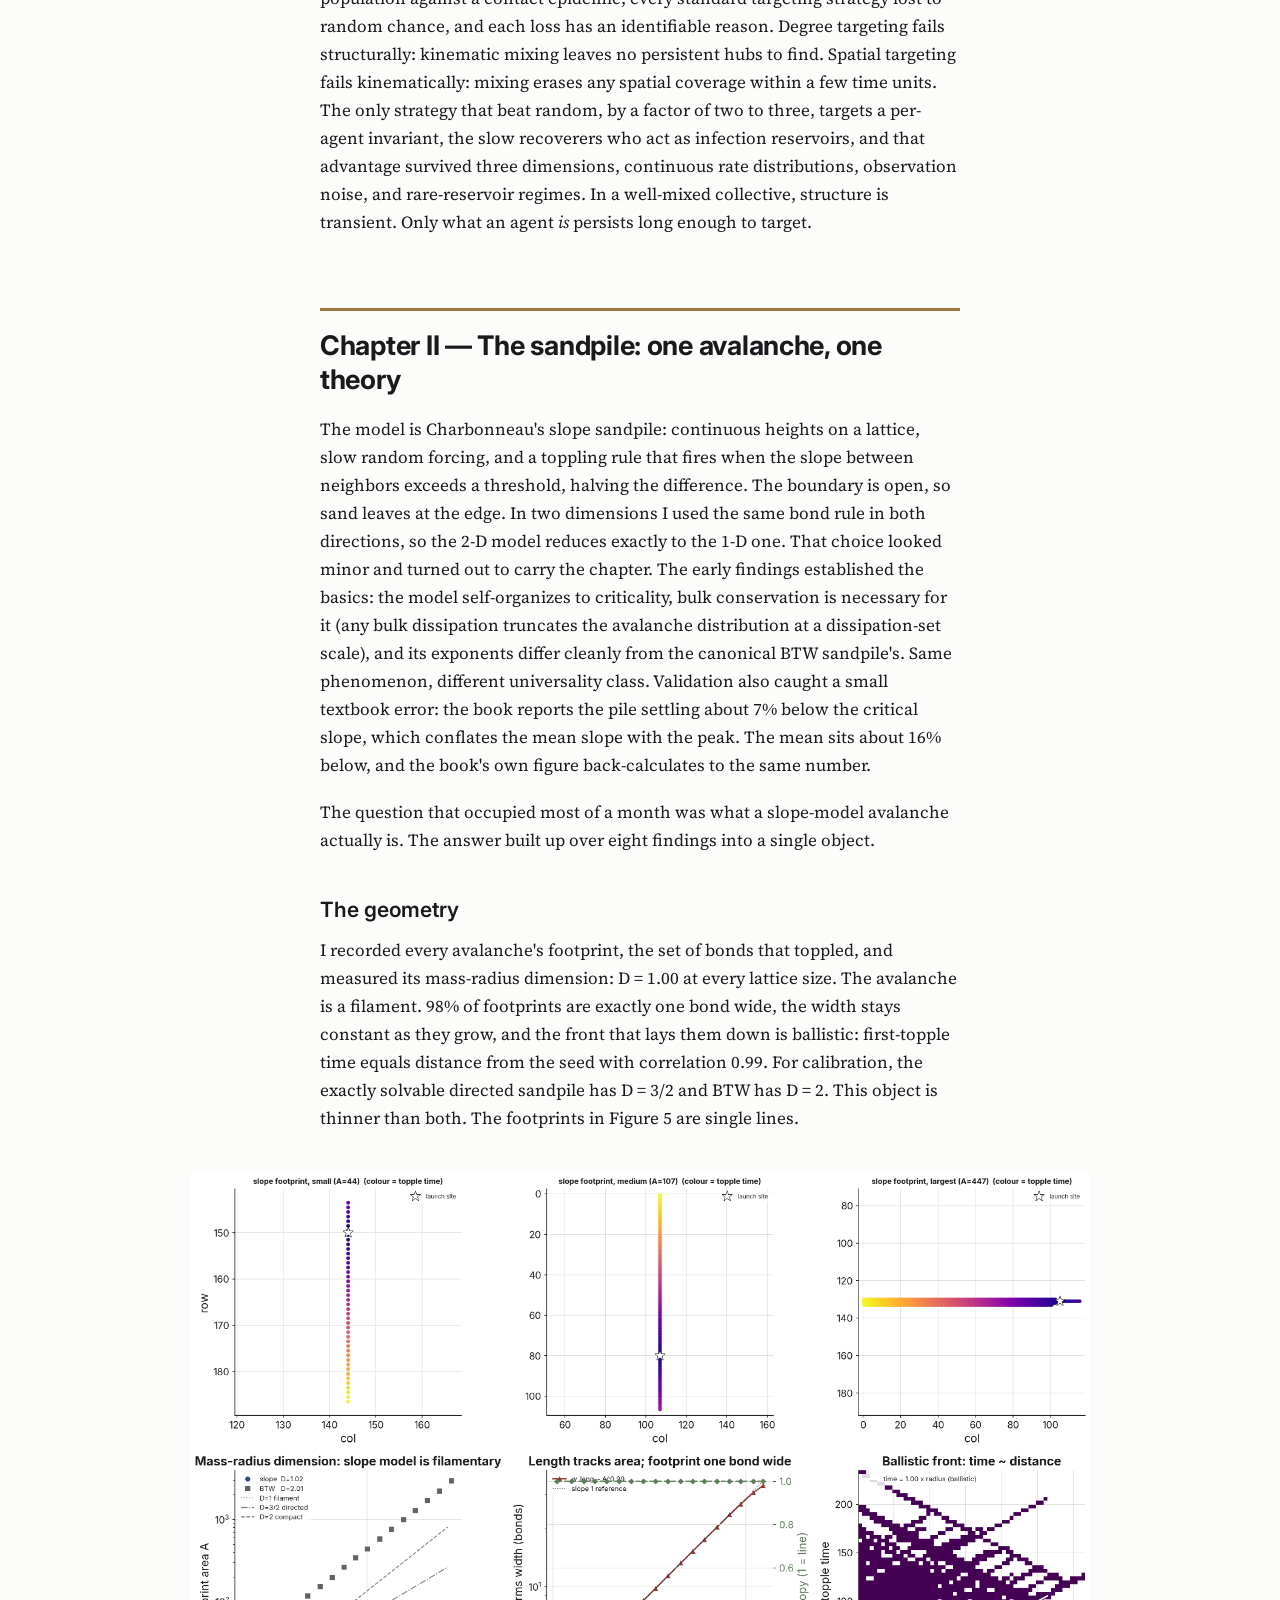
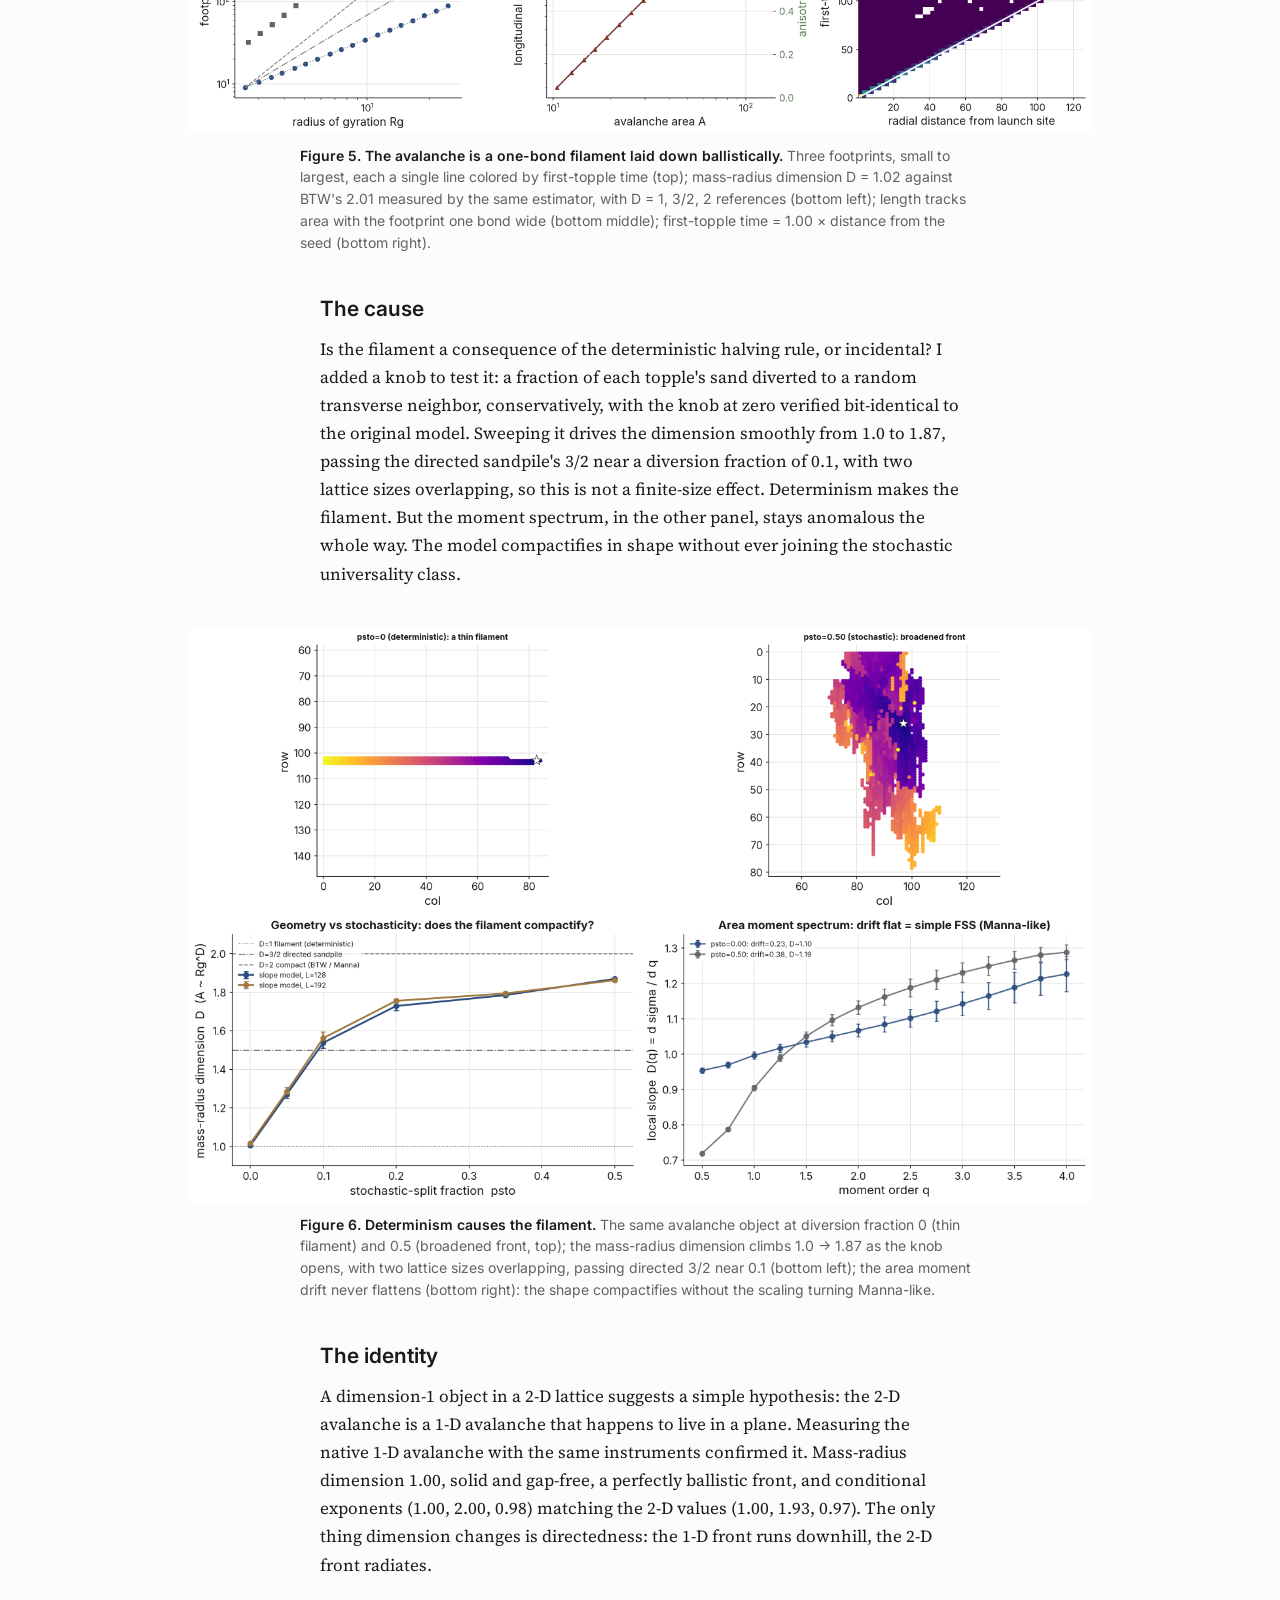
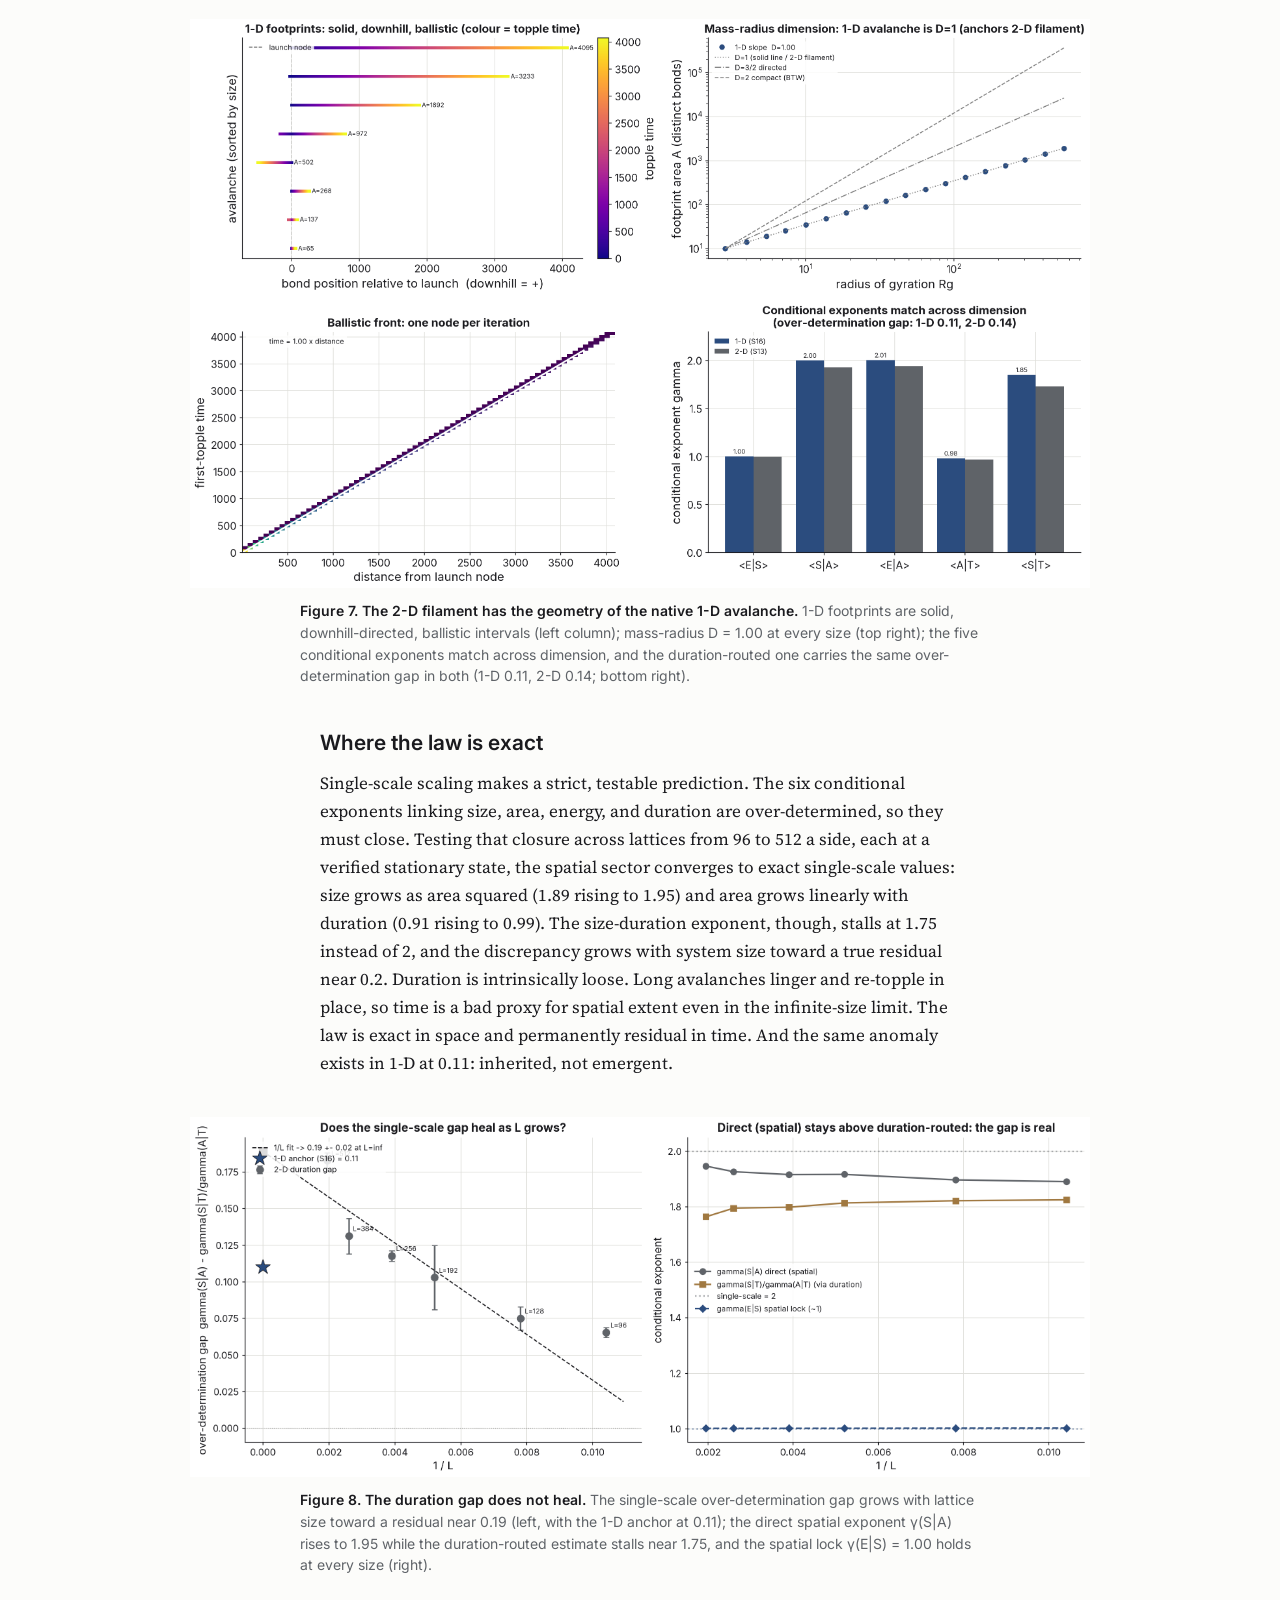
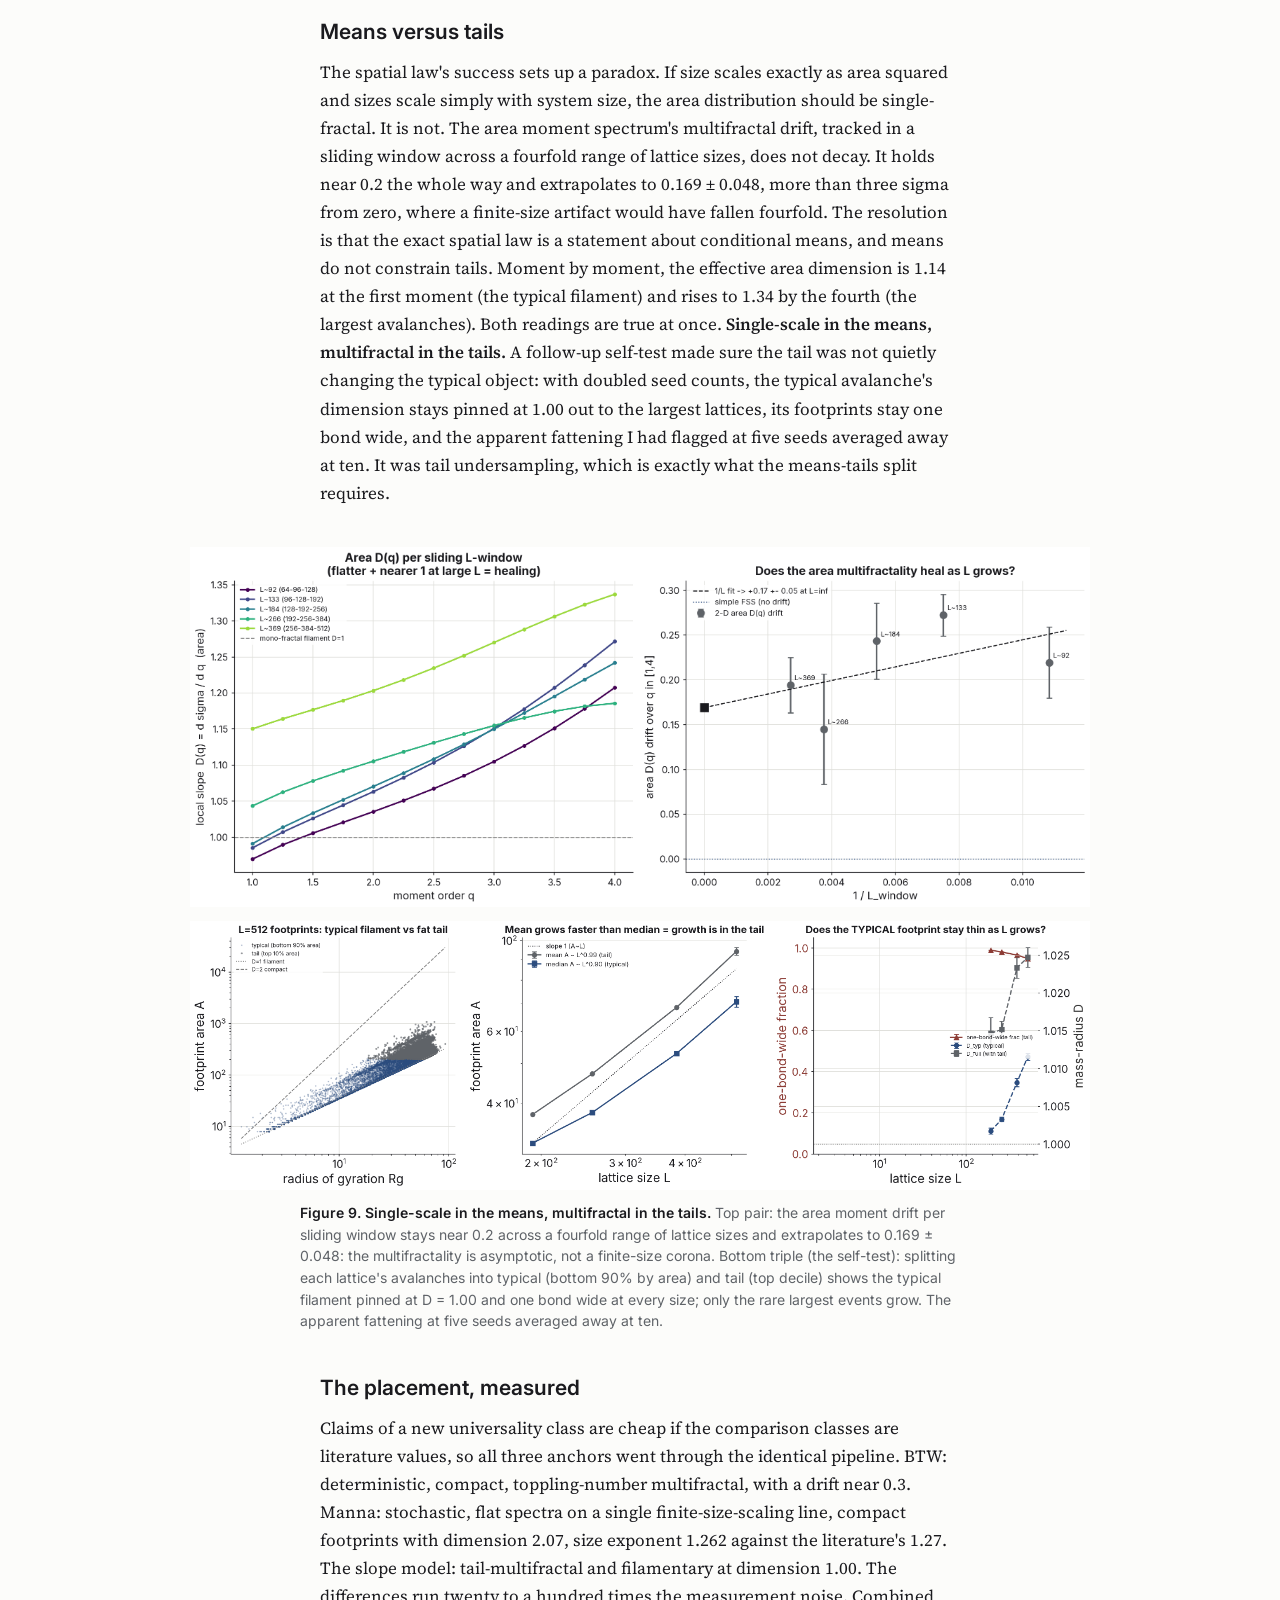
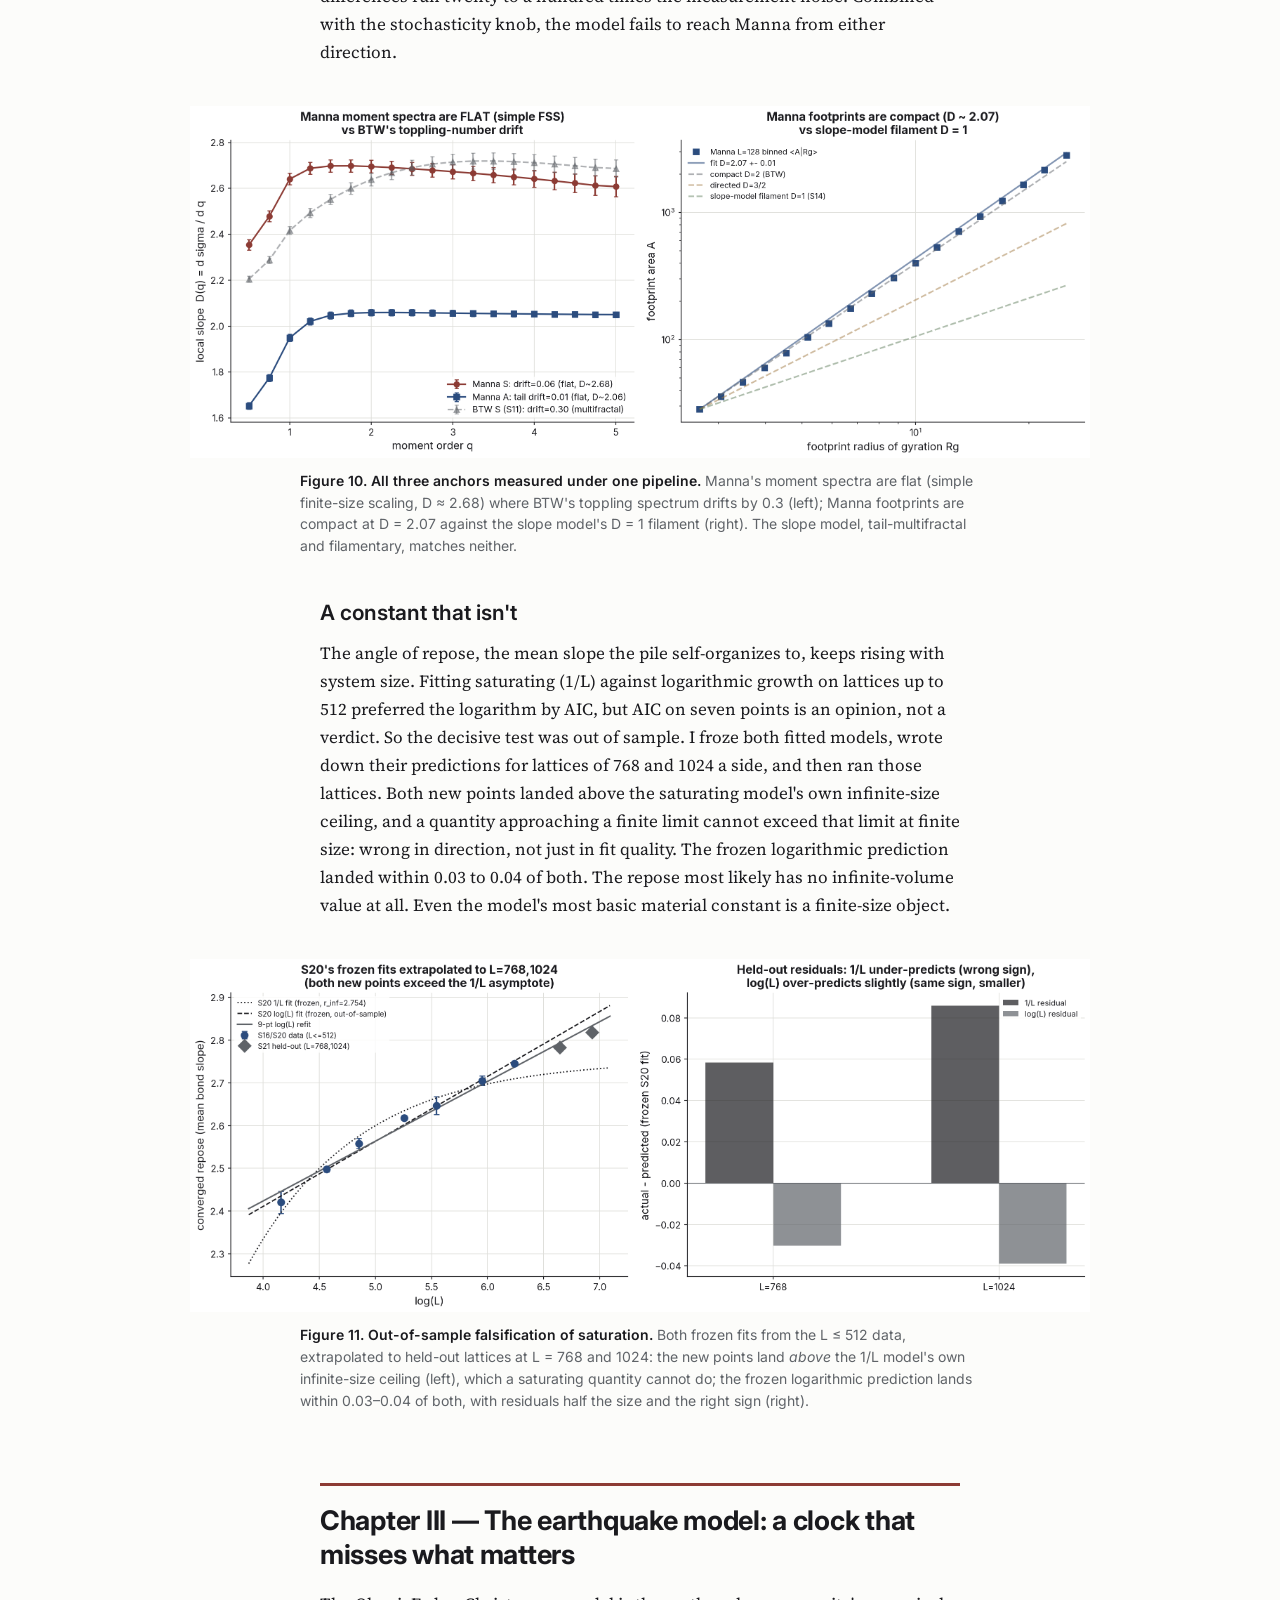
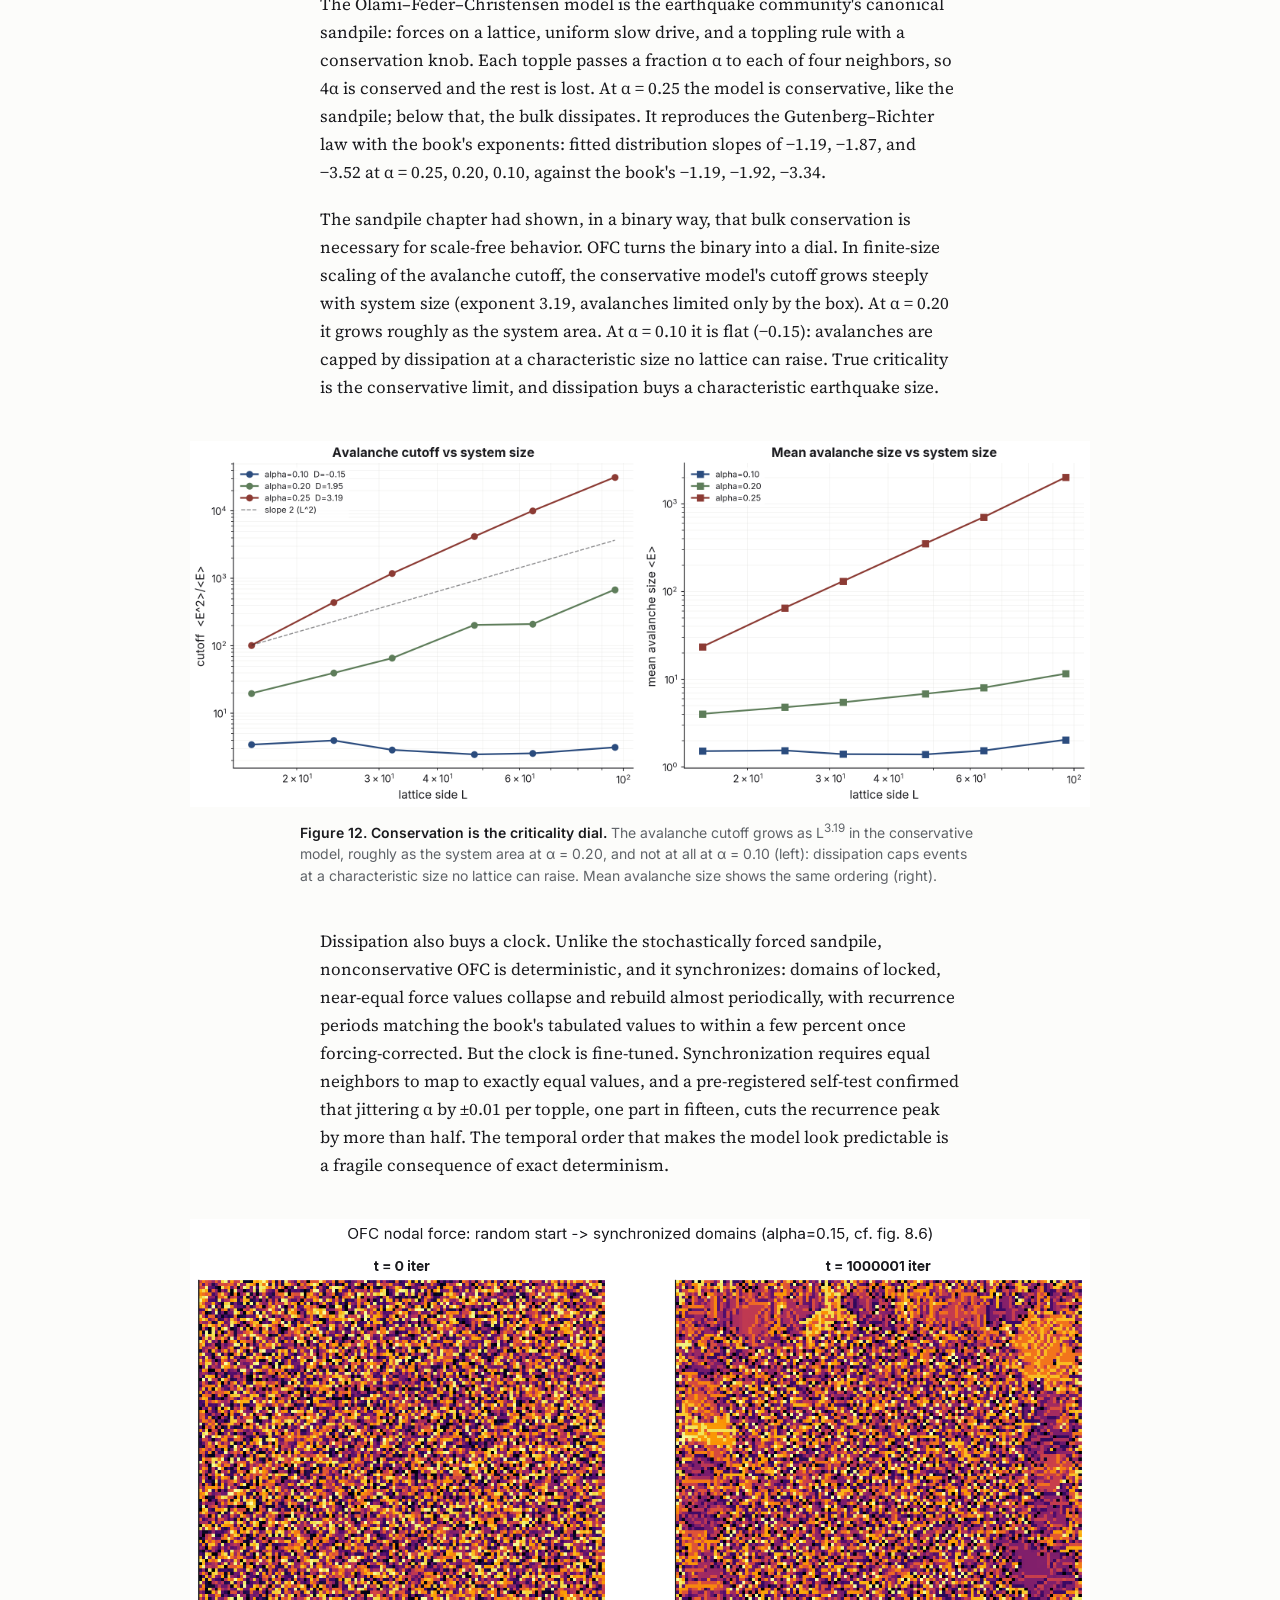
==== commit 6a4efaac: "capstone: legibility round two -- borderline pair re-rendered, full QA Full visual QA of all 18 site" ====
--- a/docs/index.html
+++ b/docs/index.html
@@ -62,7 +62,7 @@
   <div class="stat-strip" aria-label="Project statistics">
     <div class="stat"><span class="num">3</span><span class="label">systems</span></div>
     <div class="stat"><span class="num">123</span><span class="label">findings</span></div>
-    <div class="stat"><span class="num">155.25</span><span class="label">hours</span></div>
+    <div class="stat"><span class="num">156.0</span><span class="label">hours</span></div>
     <div class="stat"><span class="num">133</span><span class="label">scripts</span></div>
     <div class="stat"><span class="num">9</span><span class="label">self-tests</span></div>
     <div class="stat"><span class="num">10</span><span class="label">corrections</span></div>
@@ -282,7 +282,7 @@
 
 <section id="colophon" class="colophon">
   <h2>Colophon</h2>
-  <p>123 documented findings (94 flocking, 22 sandpile, 7 earthquake) &middot; 155.25 logged hours over 40 research days &middot; 180 commits &middot; 150 figures &middot; 133 Python scripts. Built with NumPy, numba, and matplotlib. The performance engines (a 600&times; active-list sandpile engine, a 251&times; vectorized predator force) are validated bit-for-bit against their reference implementations, and every engine ships self-tests. Every figure on this page regenerates from a named script in the <a href="https://github.com/ninjahawk/swarmsim">repository</a>. Textbook: Paul Charbonneau, <em>Natural Complexity</em> (Princeton, 2017); flocking model from Silverberg et al., PRL 110, 228701 (2013). Findings, full-detail reports, and the day-by-day research log are in the repository. AI tools (Anthropic's Claude) were used as a coding and analysis assistant throughout, documented per session in the research log; the scientific decisions and interpretations are my own.</p>
+  <p>123 documented findings (94 flocking, 22 sandpile, 7 earthquake) &middot; 156.0 logged hours over 40 research days &middot; 181 commits &middot; 150 figures &middot; 133 Python scripts. Built with NumPy, numba, and matplotlib. The performance engines (a 600&times; active-list sandpile engine, a 251&times; vectorized predator force) are validated bit-for-bit against their reference implementations, and every engine ships self-tests. Every figure on this page regenerates from a named script in the <a href="https://github.com/ninjahawk/swarmsim">repository</a>. Textbook: Paul Charbonneau, <em>Natural Complexity</em> (Princeton, 2017); flocking model from Silverberg et al., PRL 110, 228701 (2013). Findings, full-detail reports, and the day-by-day research log are in the repository. AI tools (Anthropic's Claude) were used as a coding and analysis assistant throughout, documented per session in the research log; the scientific decisions and interpretations are my own.</p>
   <p>References:</p>
   <ol class="refs">
     <li>P. Charbonneau, <em>Natural Complexity: A Modeling Handbook</em>, Princeton University Press (2017).</li>
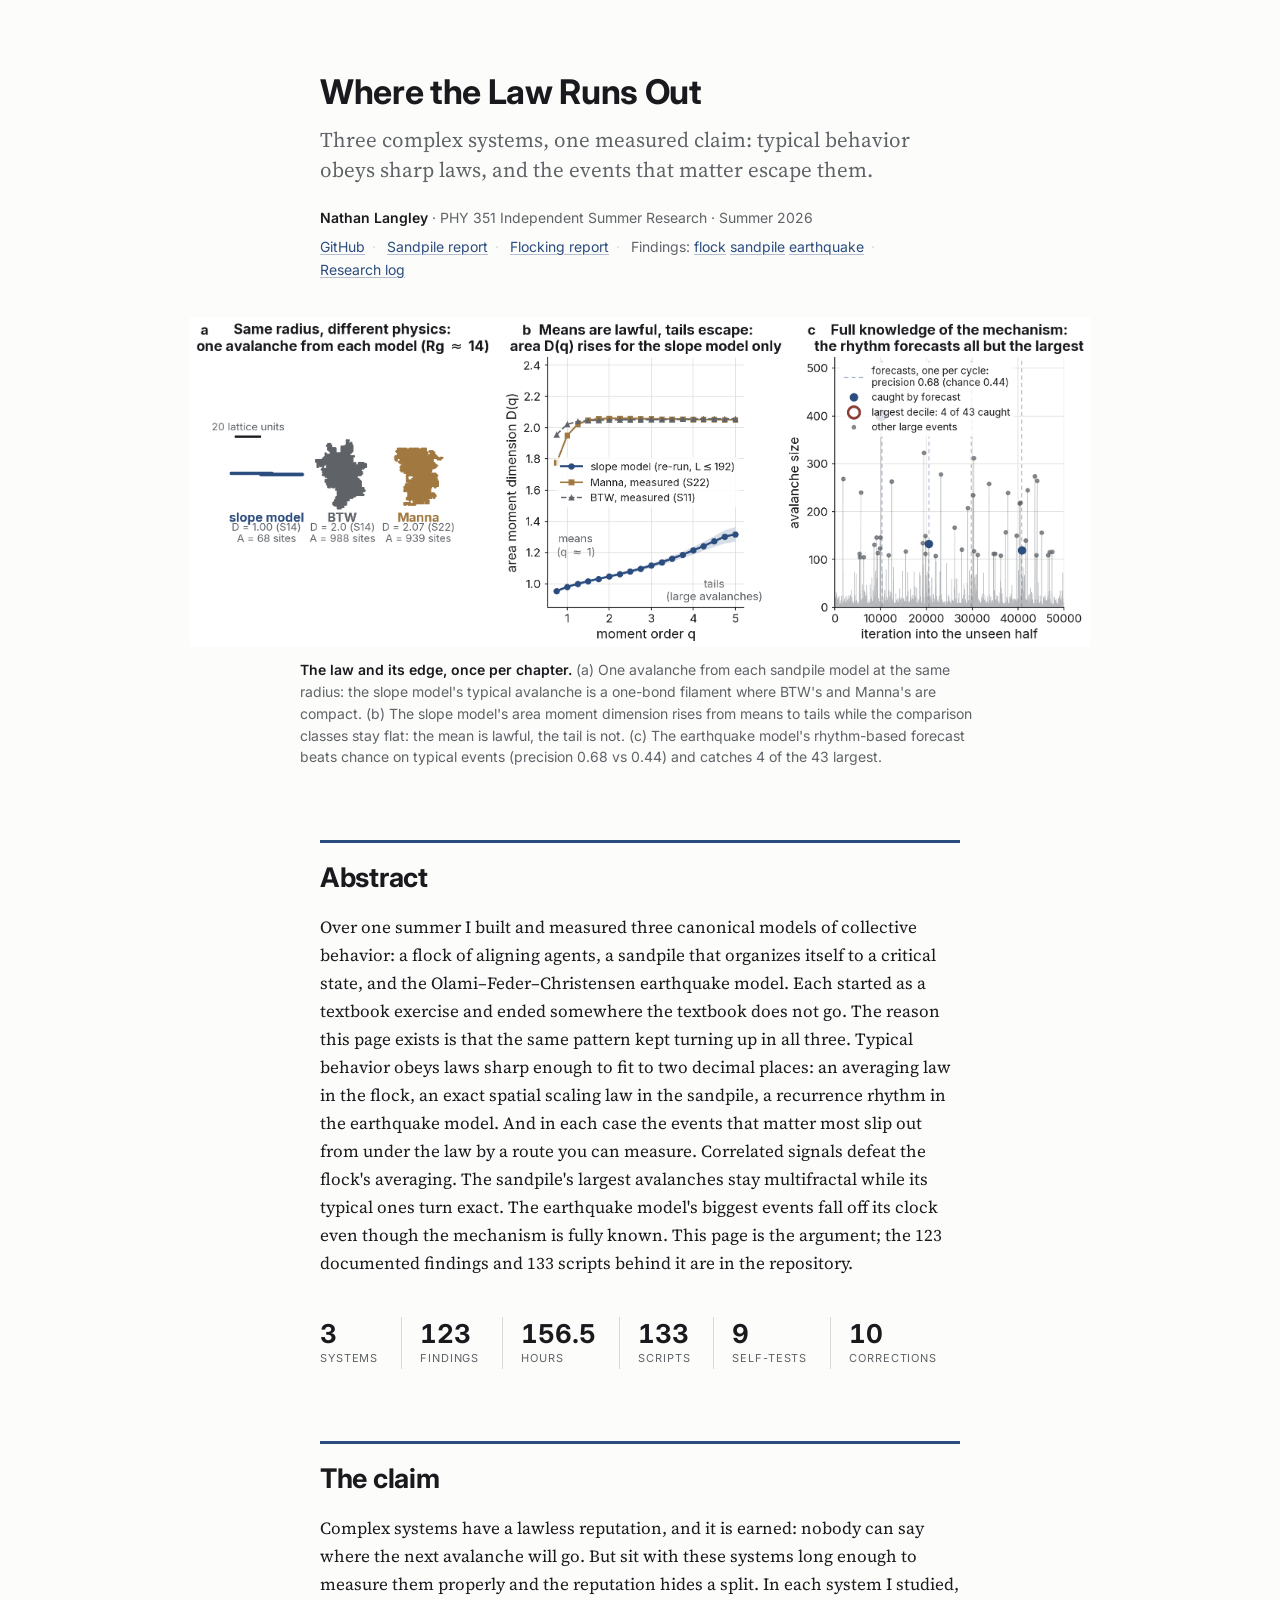
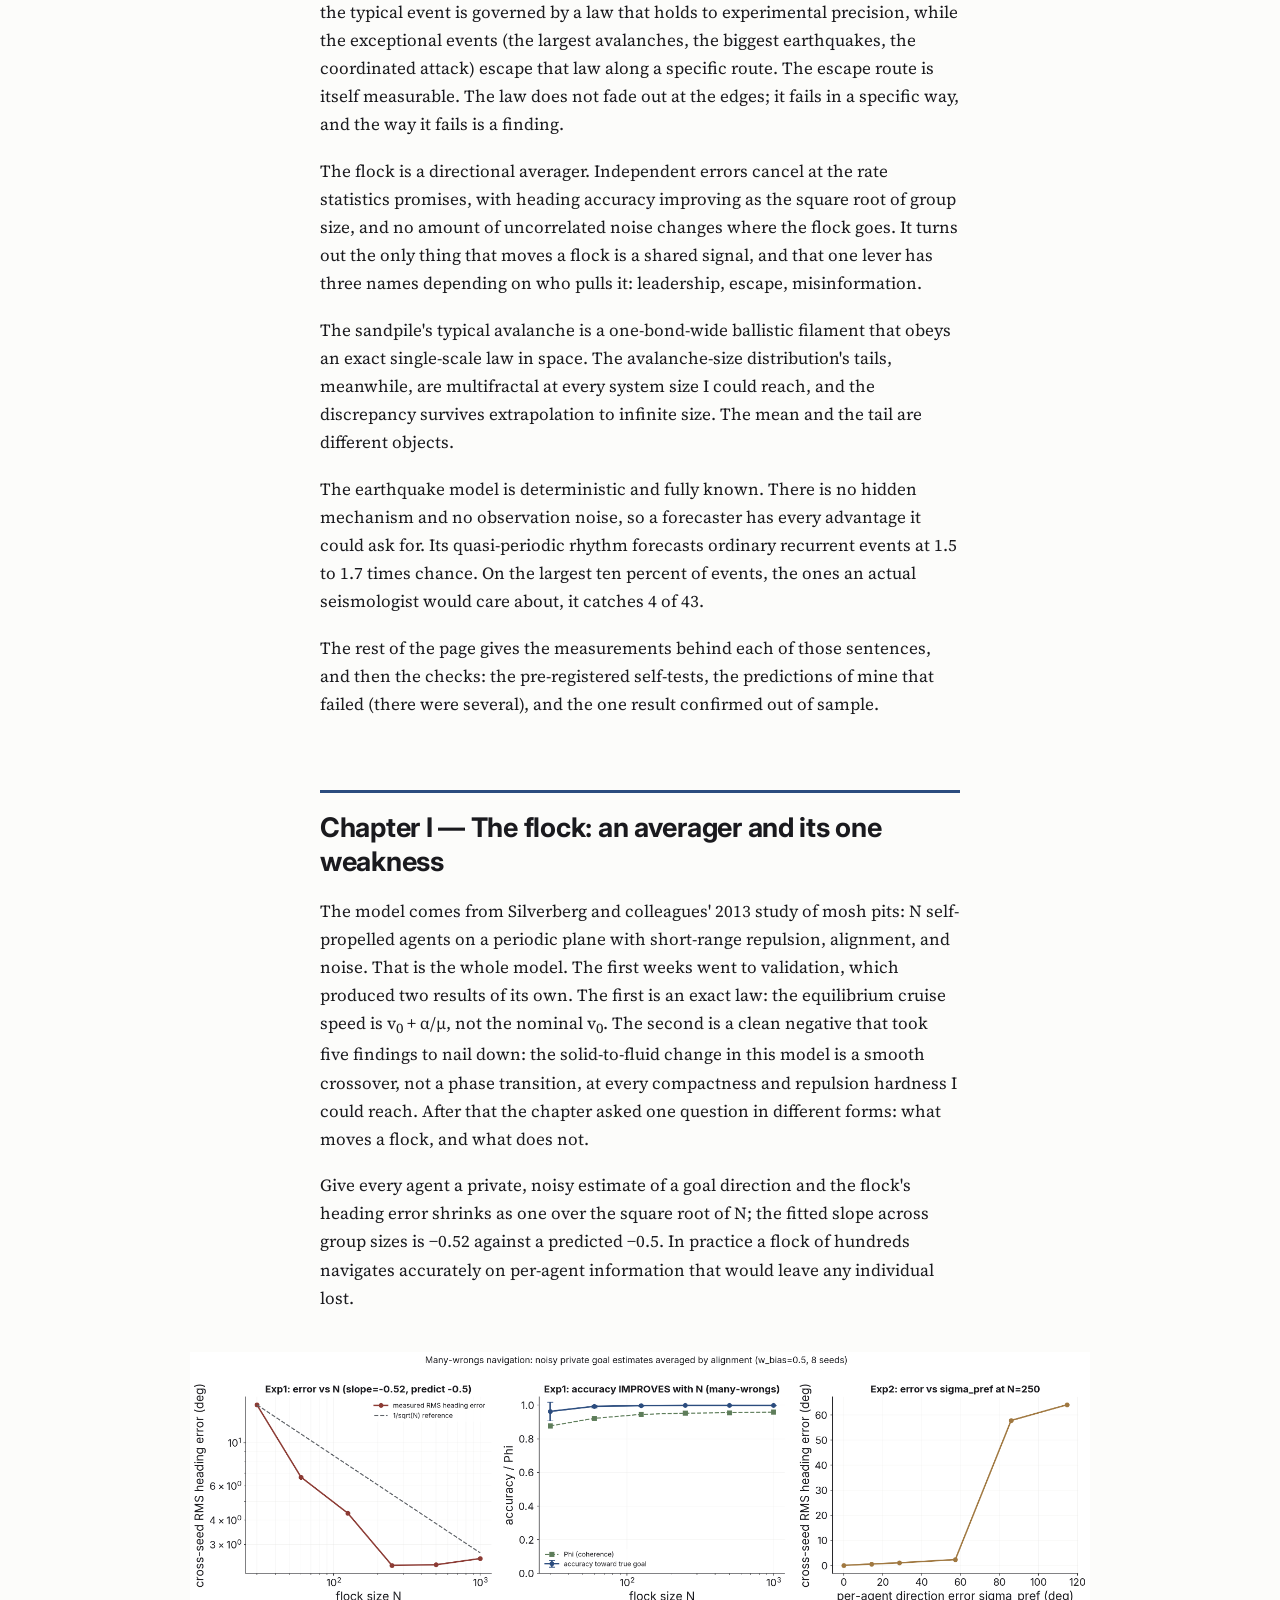
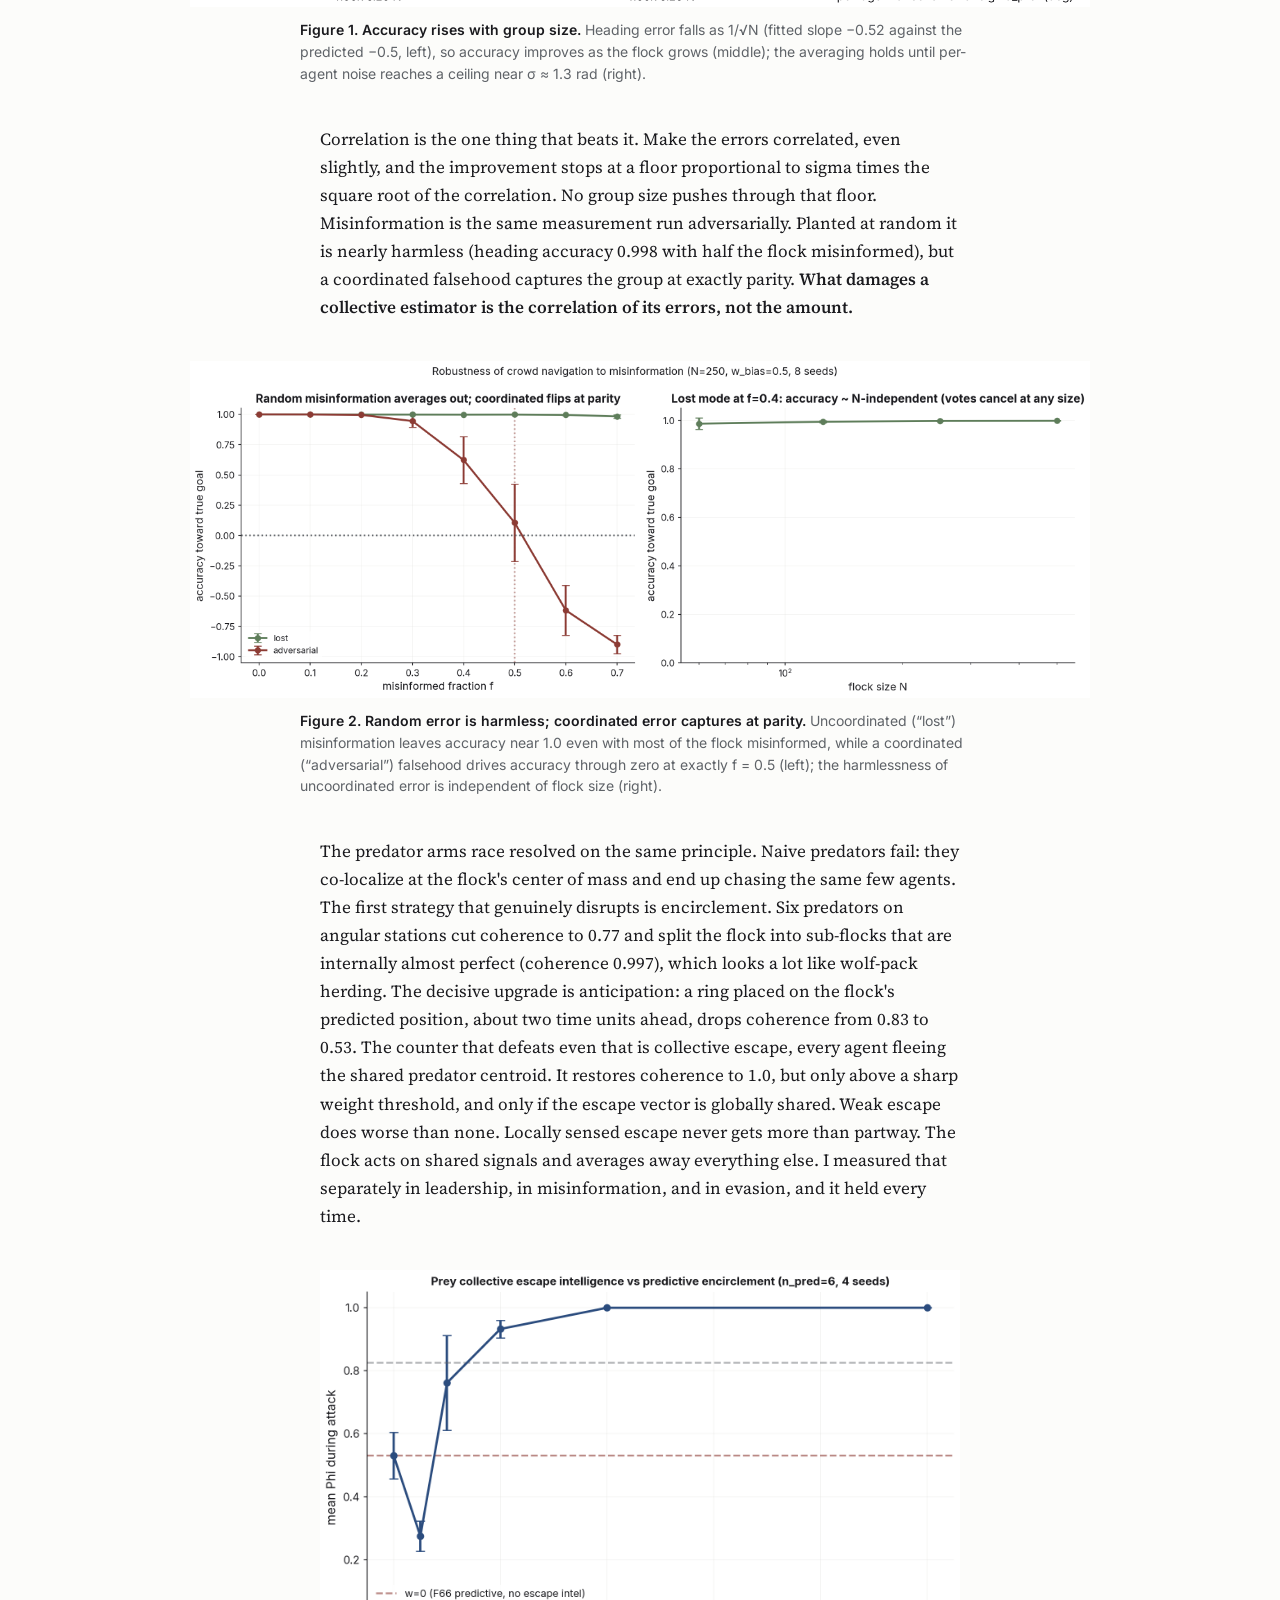
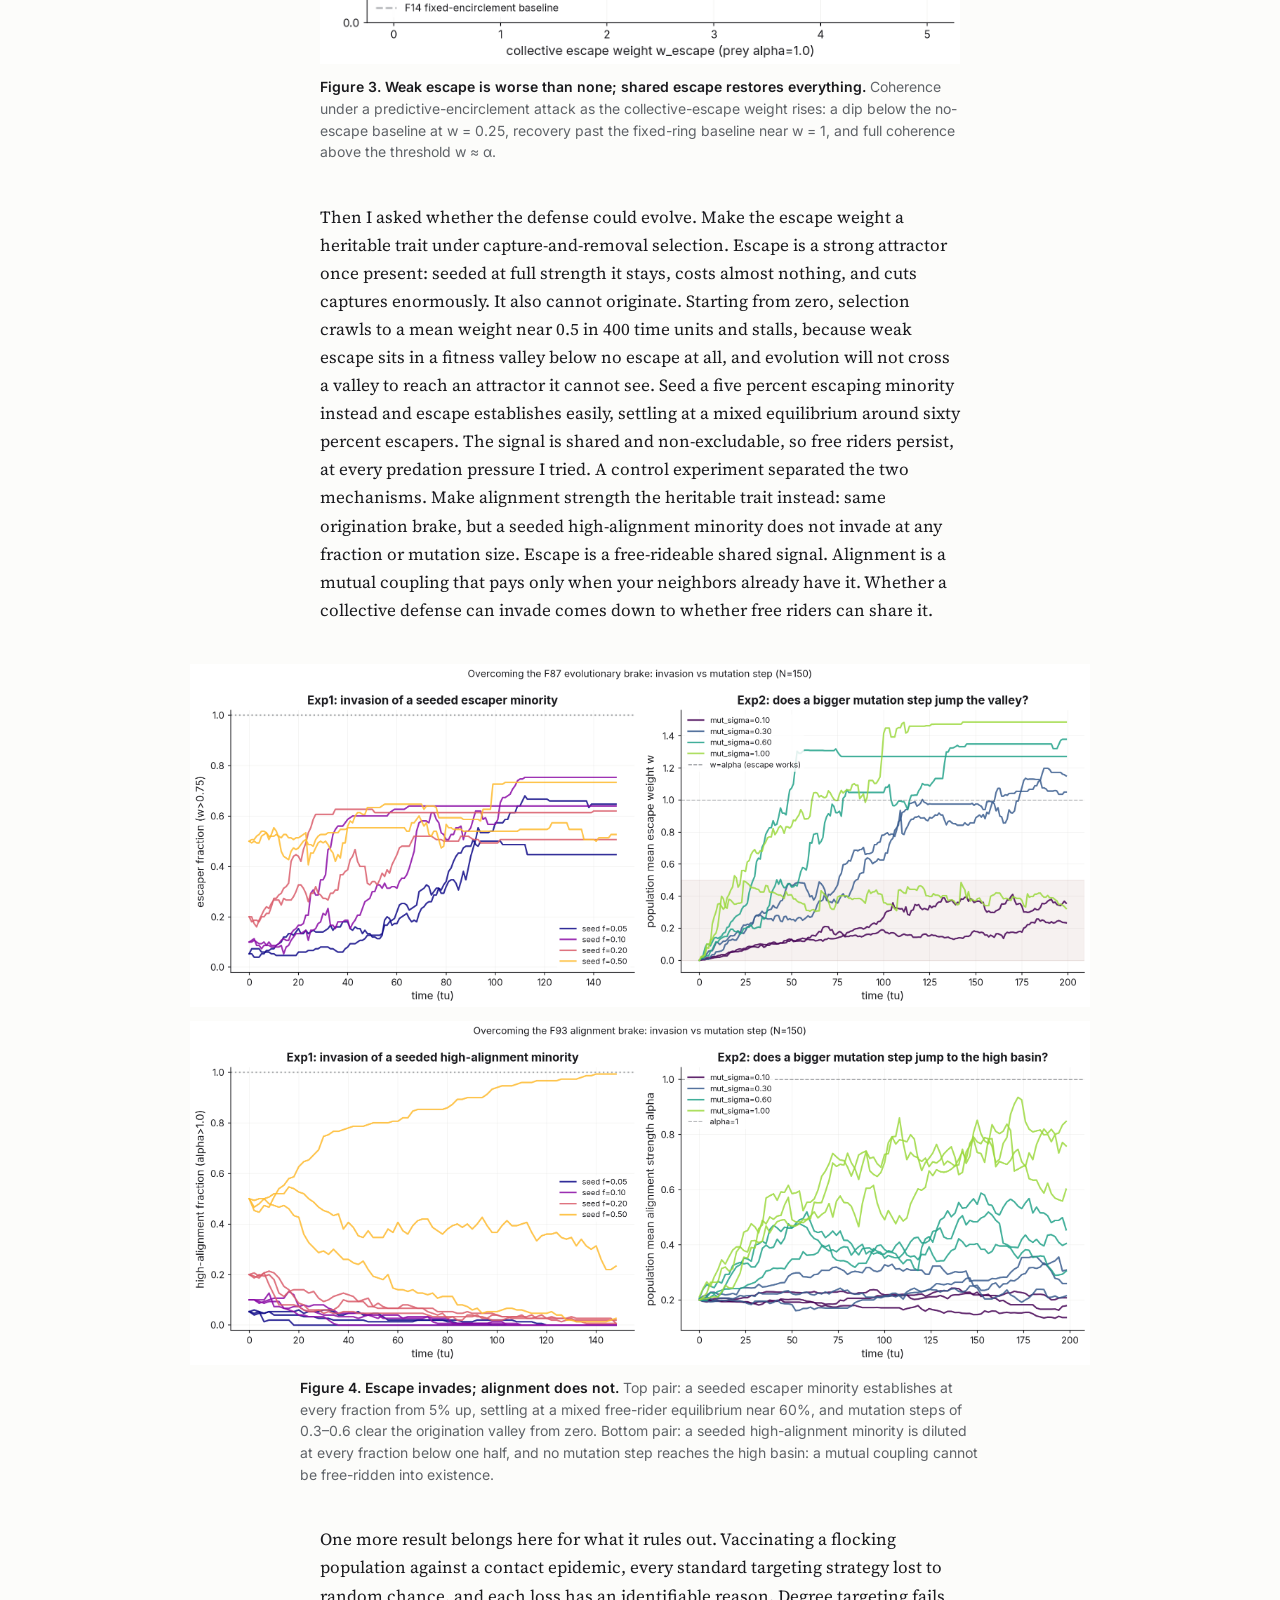
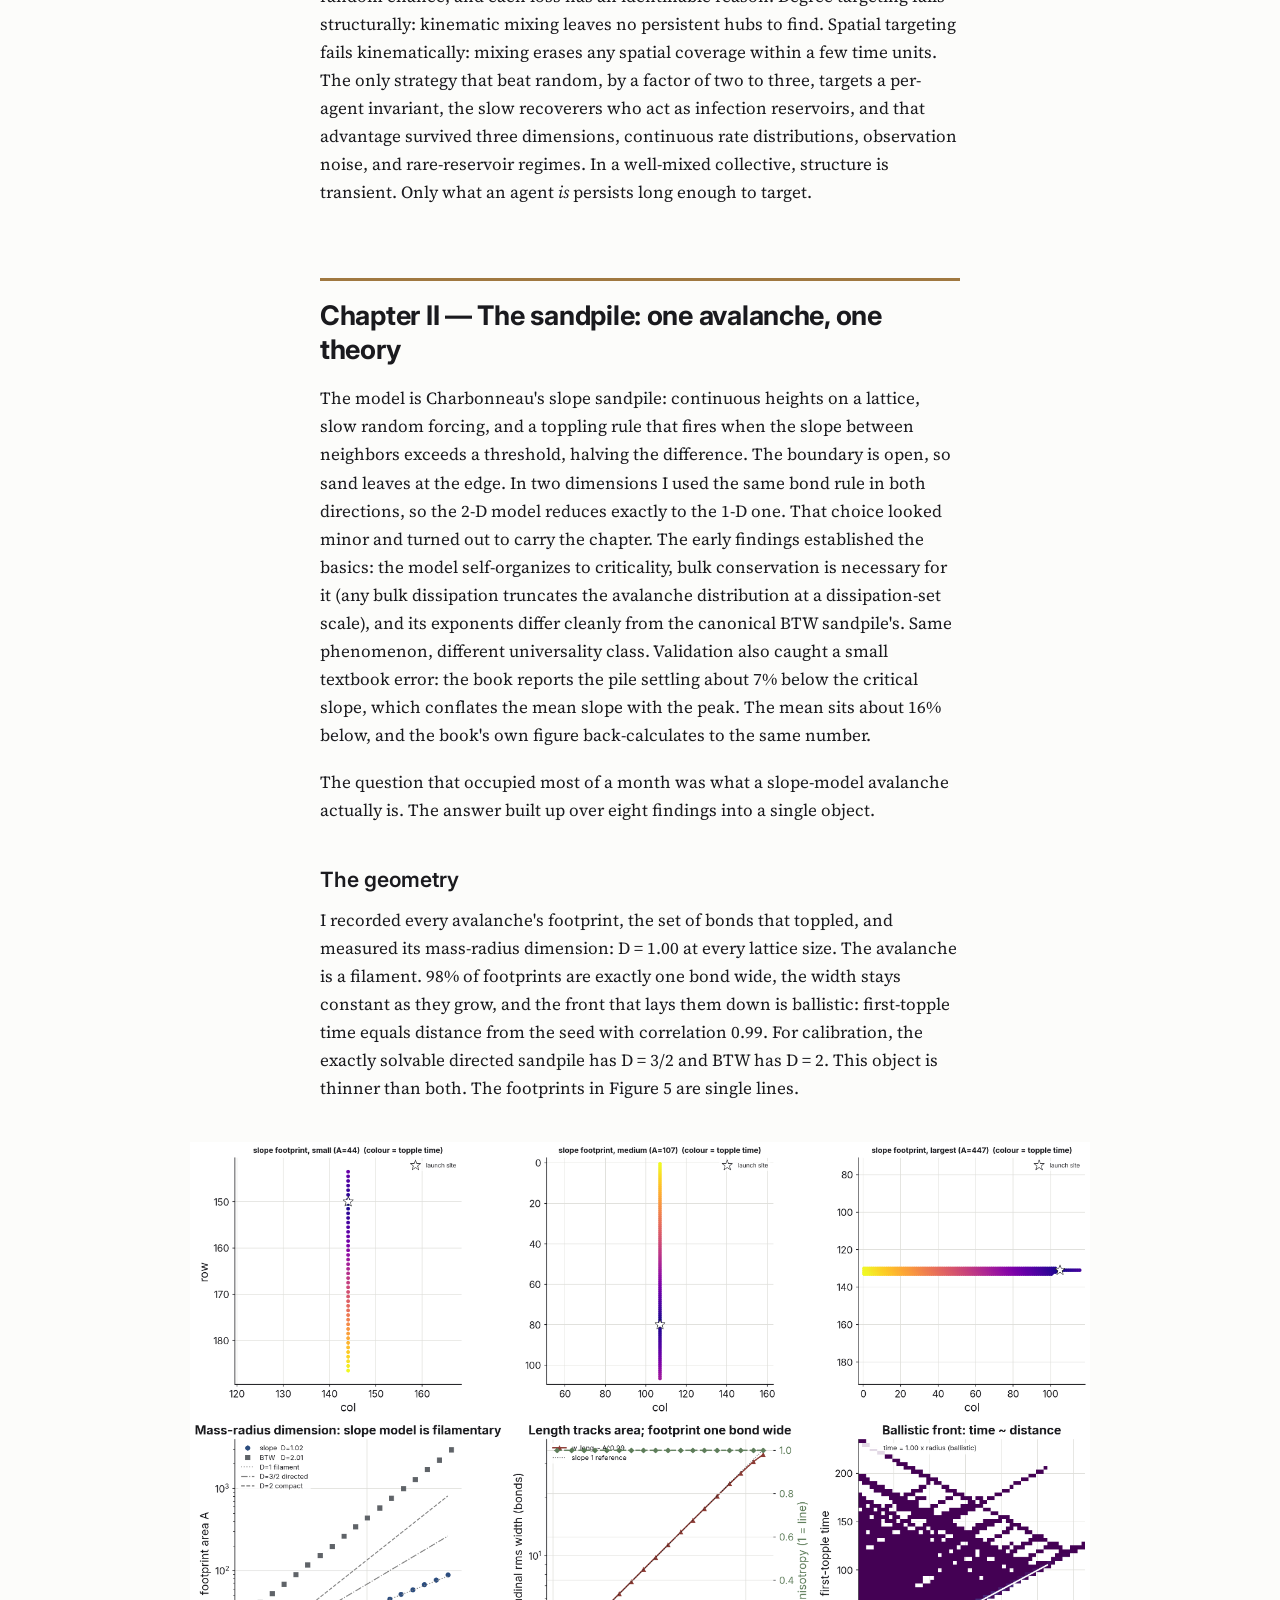
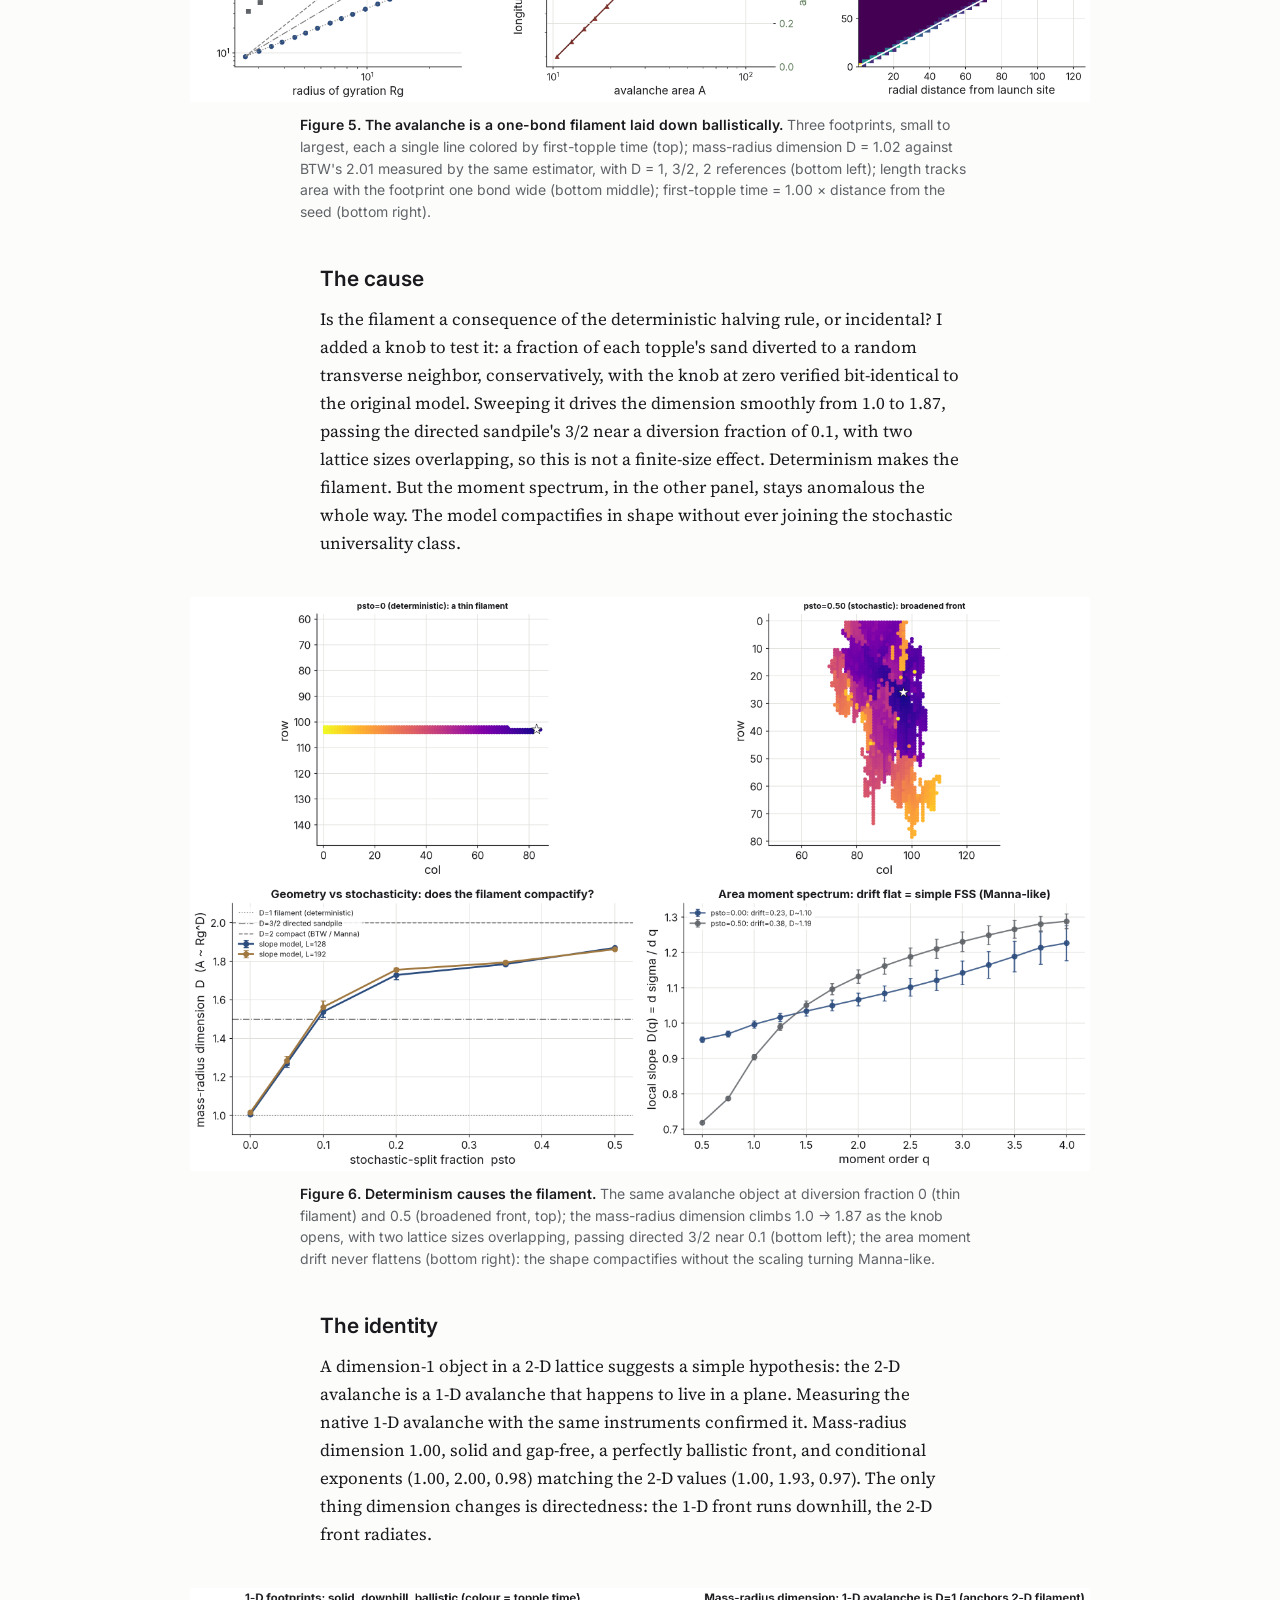
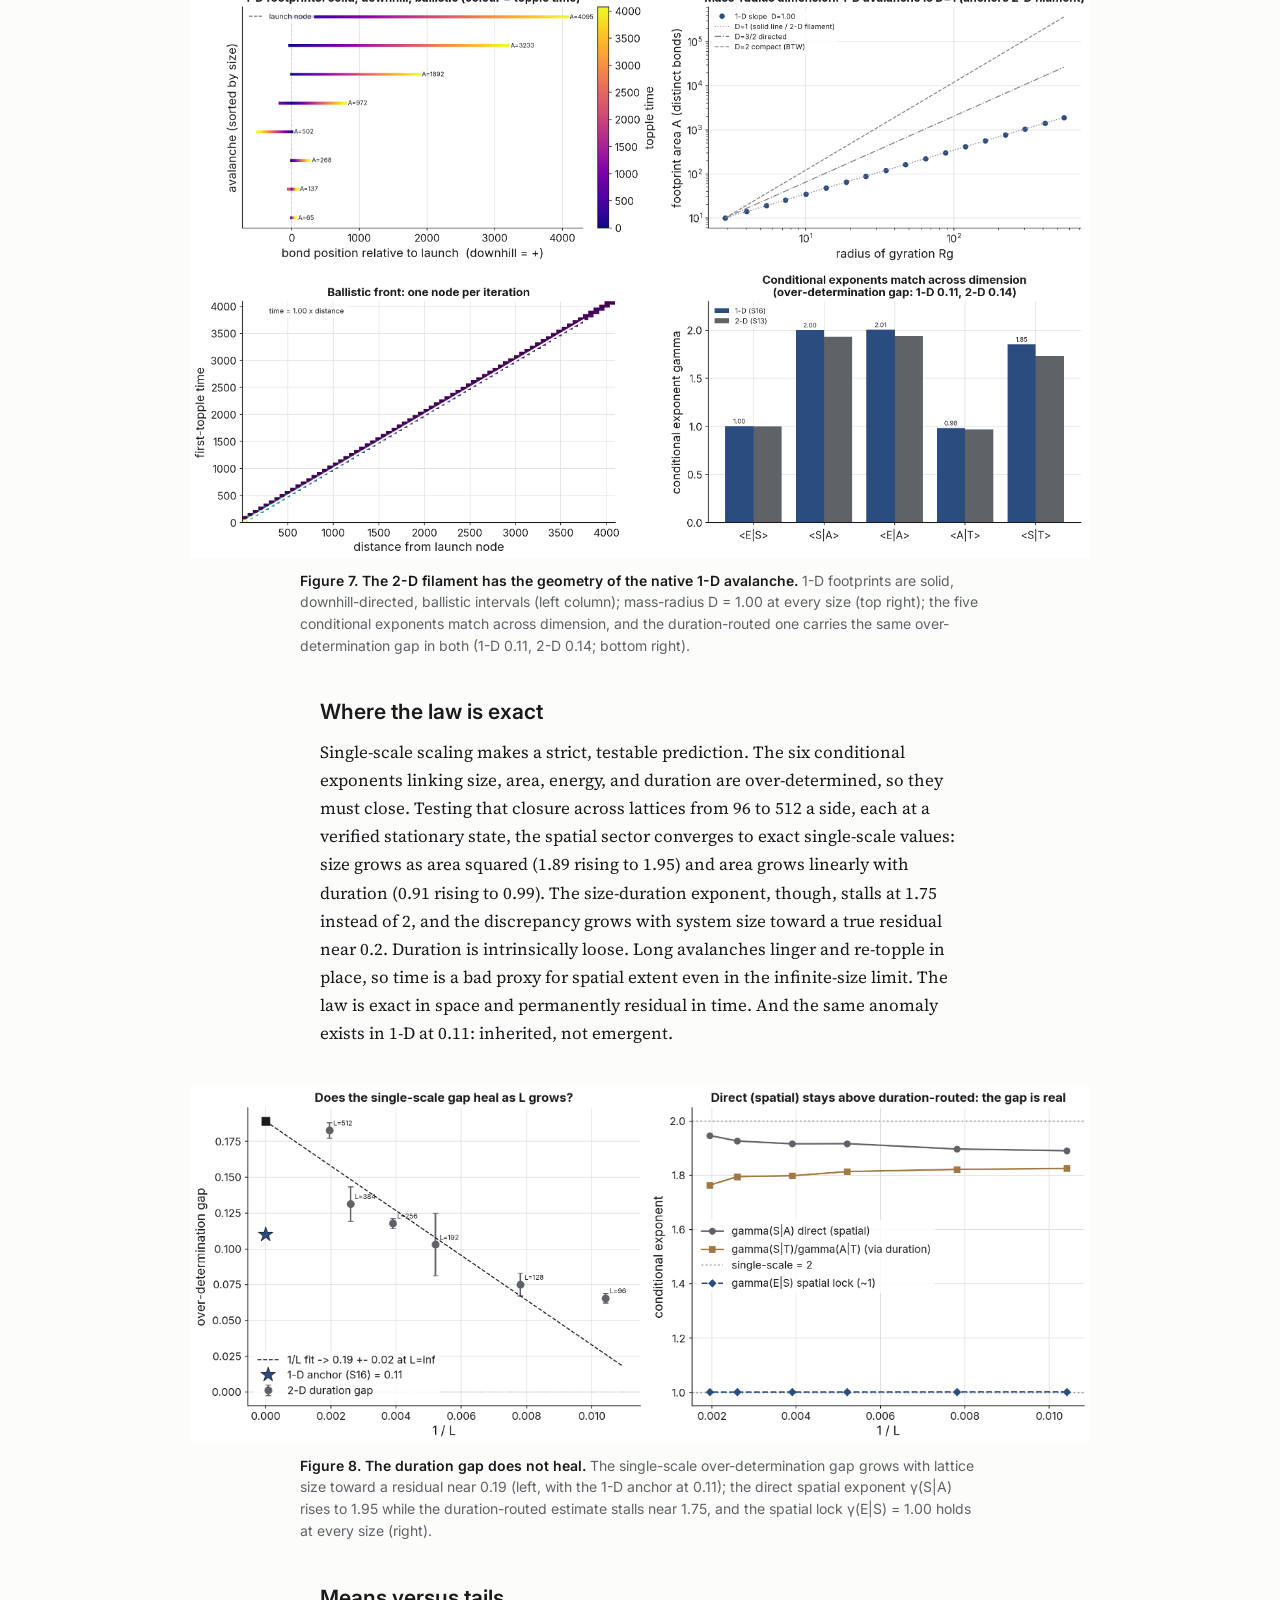
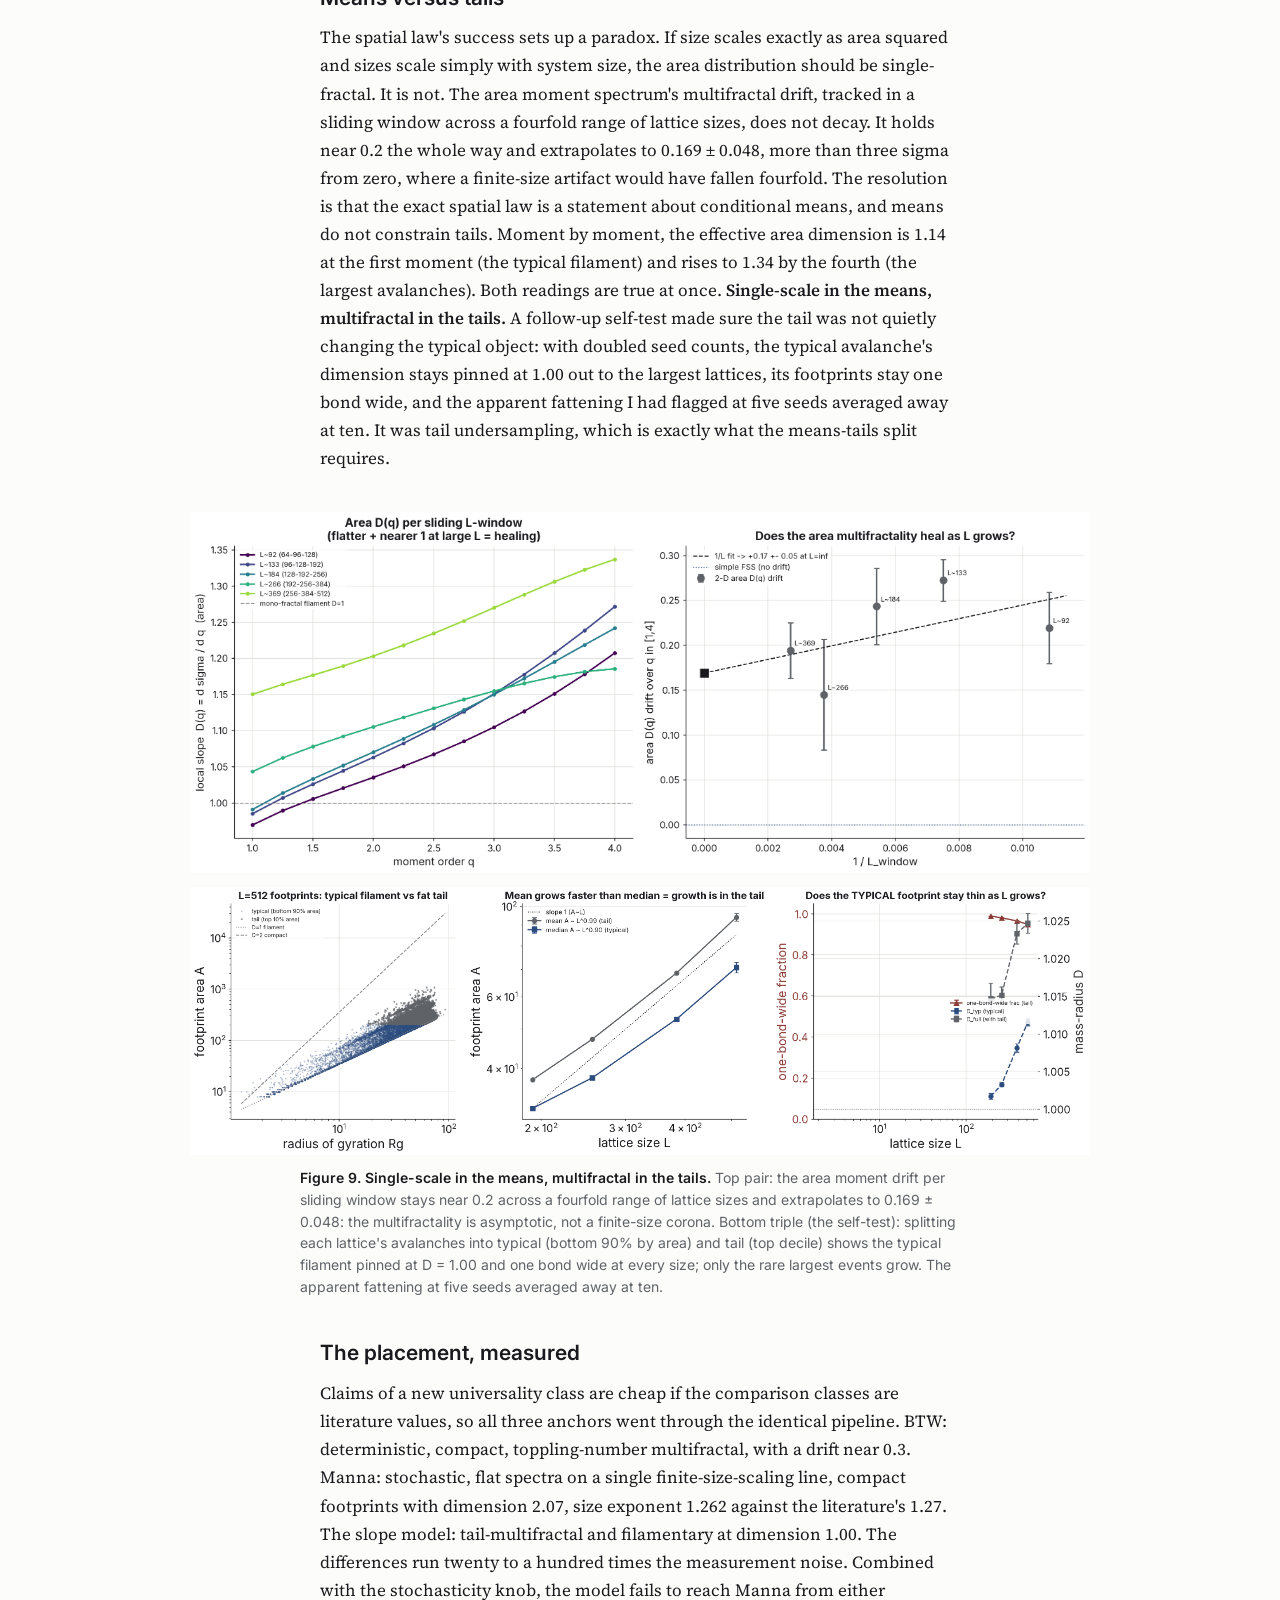
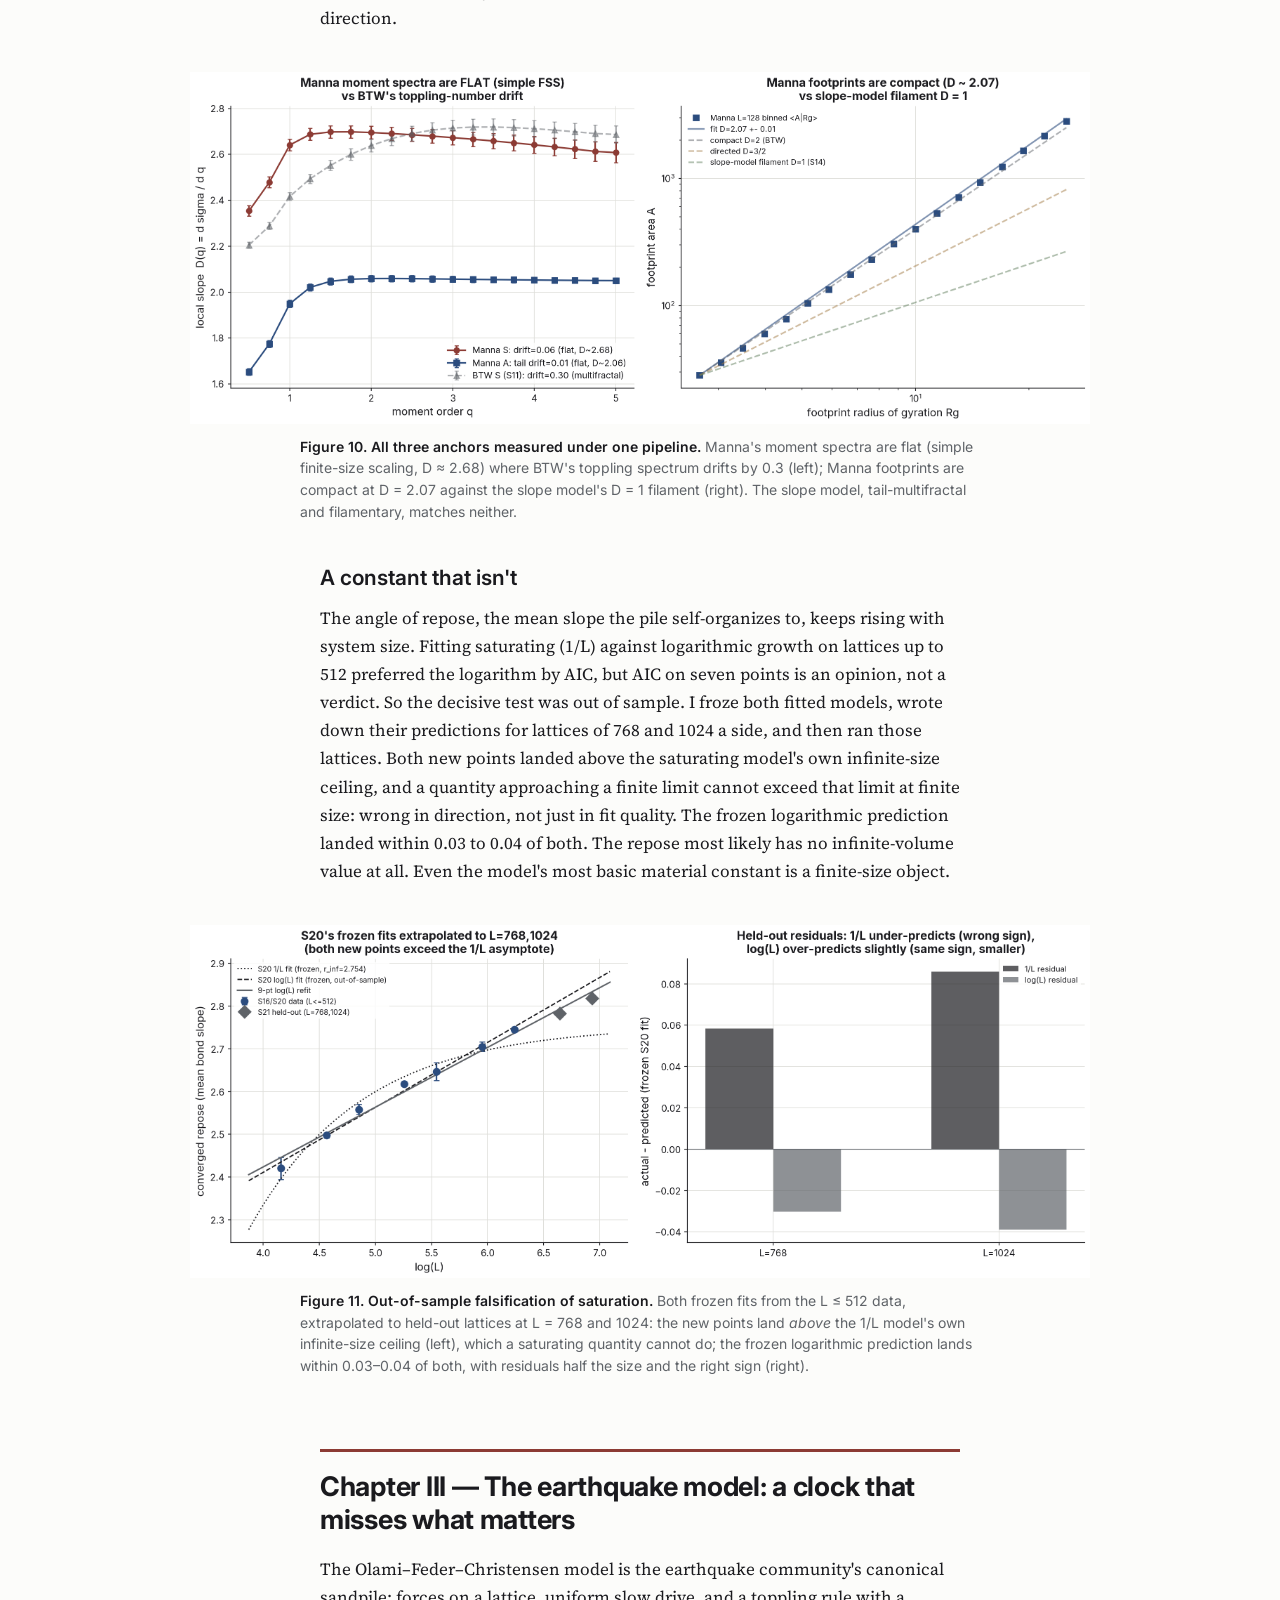
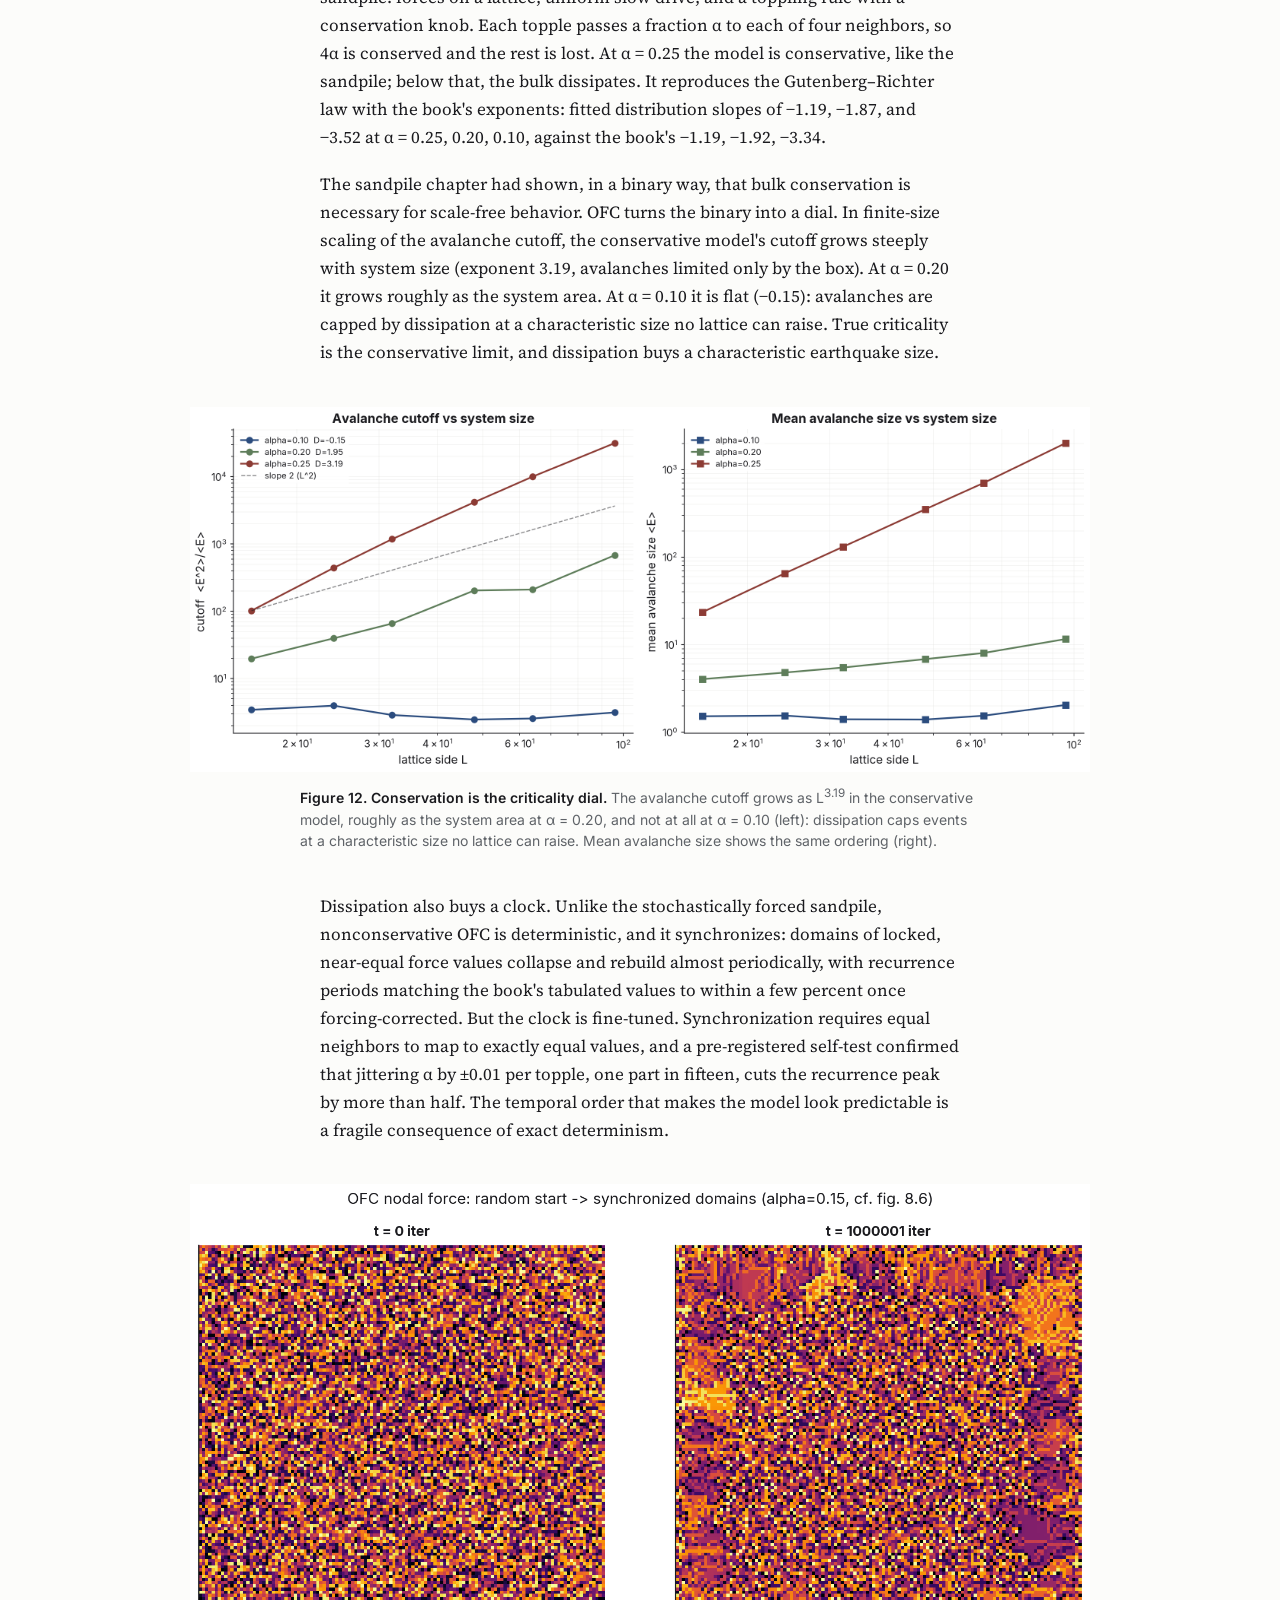
==== commit dc18ade4: "capstone: last two figures onto the site style -- the page is uniform many_wrongs (Figure 1) fully r" ====
--- a/docs/index.html
+++ b/docs/index.html
@@ -62,7 +62,7 @@
   <div class="stat-strip" aria-label="Project statistics">
     <div class="stat"><span class="num">3</span><span class="label">systems</span></div>
     <div class="stat"><span class="num">123</span><span class="label">findings</span></div>
-    <div class="stat"><span class="num">156.0</span><span class="label">hours</span></div>
+    <div class="stat"><span class="num">156.5</span><span class="label">hours</span></div>
     <div class="stat"><span class="num">133</span><span class="label">scripts</span></div>
     <div class="stat"><span class="num">9</span><span class="label">self-tests</span></div>
     <div class="stat"><span class="num">10</span><span class="label">corrections</span></div>
@@ -85,7 +85,7 @@
 
   <figure class="wide">
     <img src="figures/many_wrongs_1.png" alt="Three panels. Left: cross-seed RMS heading error versus flock size N on log-log axes, falling along a one-over-square-root-of-N reference line with fitted slope minus 0.52. Middle: accuracy toward the true goal improving toward 1.0 as N grows. Right: heading error versus per-agent noise at N = 250, flat until roughly 60 degrees of per-agent error, then rising sharply.">
-    <figcaption><span class="figno">Figure 1.</span> <strong>Accuracy rises with group size.</strong> Heading error falls as 1/&radic;N (fitted slope &minus;0.52 against the predicted &minus;0.5, left), so accuracy improves as the flock grows (middle); the averaging holds until per-agent noise reaches a ceiling near &sigma; &asymp; 1.3 rad (right). Shown in its archive rendering: regenerating this figure's data exceeds the site's per-figure compute budget, so the committed original is kept.</figcaption>
+    <figcaption><span class="figno">Figure 1.</span> <strong>Accuracy rises with group size.</strong> Heading error falls as 1/&radic;N (fitted slope &minus;0.52 against the predicted &minus;0.5, left), so accuracy improves as the flock grows (middle); the averaging holds until per-agent noise reaches a ceiling near &sigma; &asymp; 1.3 rad (right).</figcaption>
   </figure>
 
   <p>Correlation is the one thing that beats it. Make the errors correlated, even slightly, and the improvement stops at a floor proportional to sigma times the square root of the correlation. No group size pushes through that floor. Misinformation is the same measurement run adversarially. Planted at random it is nearly harmless (heading accuracy 0.998 with half the flock misinformed), but a coordinated falsehood captures the group at exactly parity. <strong>What damages a collective estimator is the correlation of its errors, not the amount.</strong></p>
@@ -282,7 +282,7 @@
 
 <section id="colophon" class="colophon">
   <h2>Colophon</h2>
-  <p>123 documented findings (94 flocking, 22 sandpile, 7 earthquake) &middot; 156.0 logged hours over 40 research days &middot; 181 commits &middot; 150 figures &middot; 133 Python scripts. Built with NumPy, numba, and matplotlib. The performance engines (a 600&times; active-list sandpile engine, a 251&times; vectorized predator force) are validated bit-for-bit against their reference implementations, and every engine ships self-tests. Every figure on this page regenerates from a named script in the <a href="https://github.com/ninjahawk/swarmsim">repository</a>. Textbook: Paul Charbonneau, <em>Natural Complexity</em> (Princeton, 2017); flocking model from Silverberg et al., PRL 110, 228701 (2013). Findings, full-detail reports, and the day-by-day research log are in the repository. AI tools (Anthropic's Claude) were used as a coding and analysis assistant throughout, documented per session in the research log; the scientific decisions and interpretations are my own.</p>
+  <p>123 documented findings (94 flocking, 22 sandpile, 7 earthquake) &middot; 156.5 logged hours over 40 research days &middot; 182 commits &middot; 150 figures &middot; 133 Python scripts. Built with NumPy, numba, and matplotlib. The performance engines (a 600&times; active-list sandpile engine, a 251&times; vectorized predator force) are validated bit-for-bit against their reference implementations, and every engine ships self-tests. Every figure on this page regenerates from a named script in the <a href="https://github.com/ninjahawk/swarmsim">repository</a>. Textbook: Paul Charbonneau, <em>Natural Complexity</em> (Princeton, 2017); flocking model from Silverberg et al., PRL 110, 228701 (2013). Findings, full-detail reports, and the day-by-day research log are in the repository. AI tools (Anthropic's Claude) were used as a coding and analysis assistant throughout, documented per session in the research log; the scientific decisions and interpretations are my own.</p>
   <p>References:</p>
   <ol class="refs">
     <li>P. Charbonneau, <em>Natural Complexity: A Modeling Handbook</em>, Princeton University Press (2017).</li>
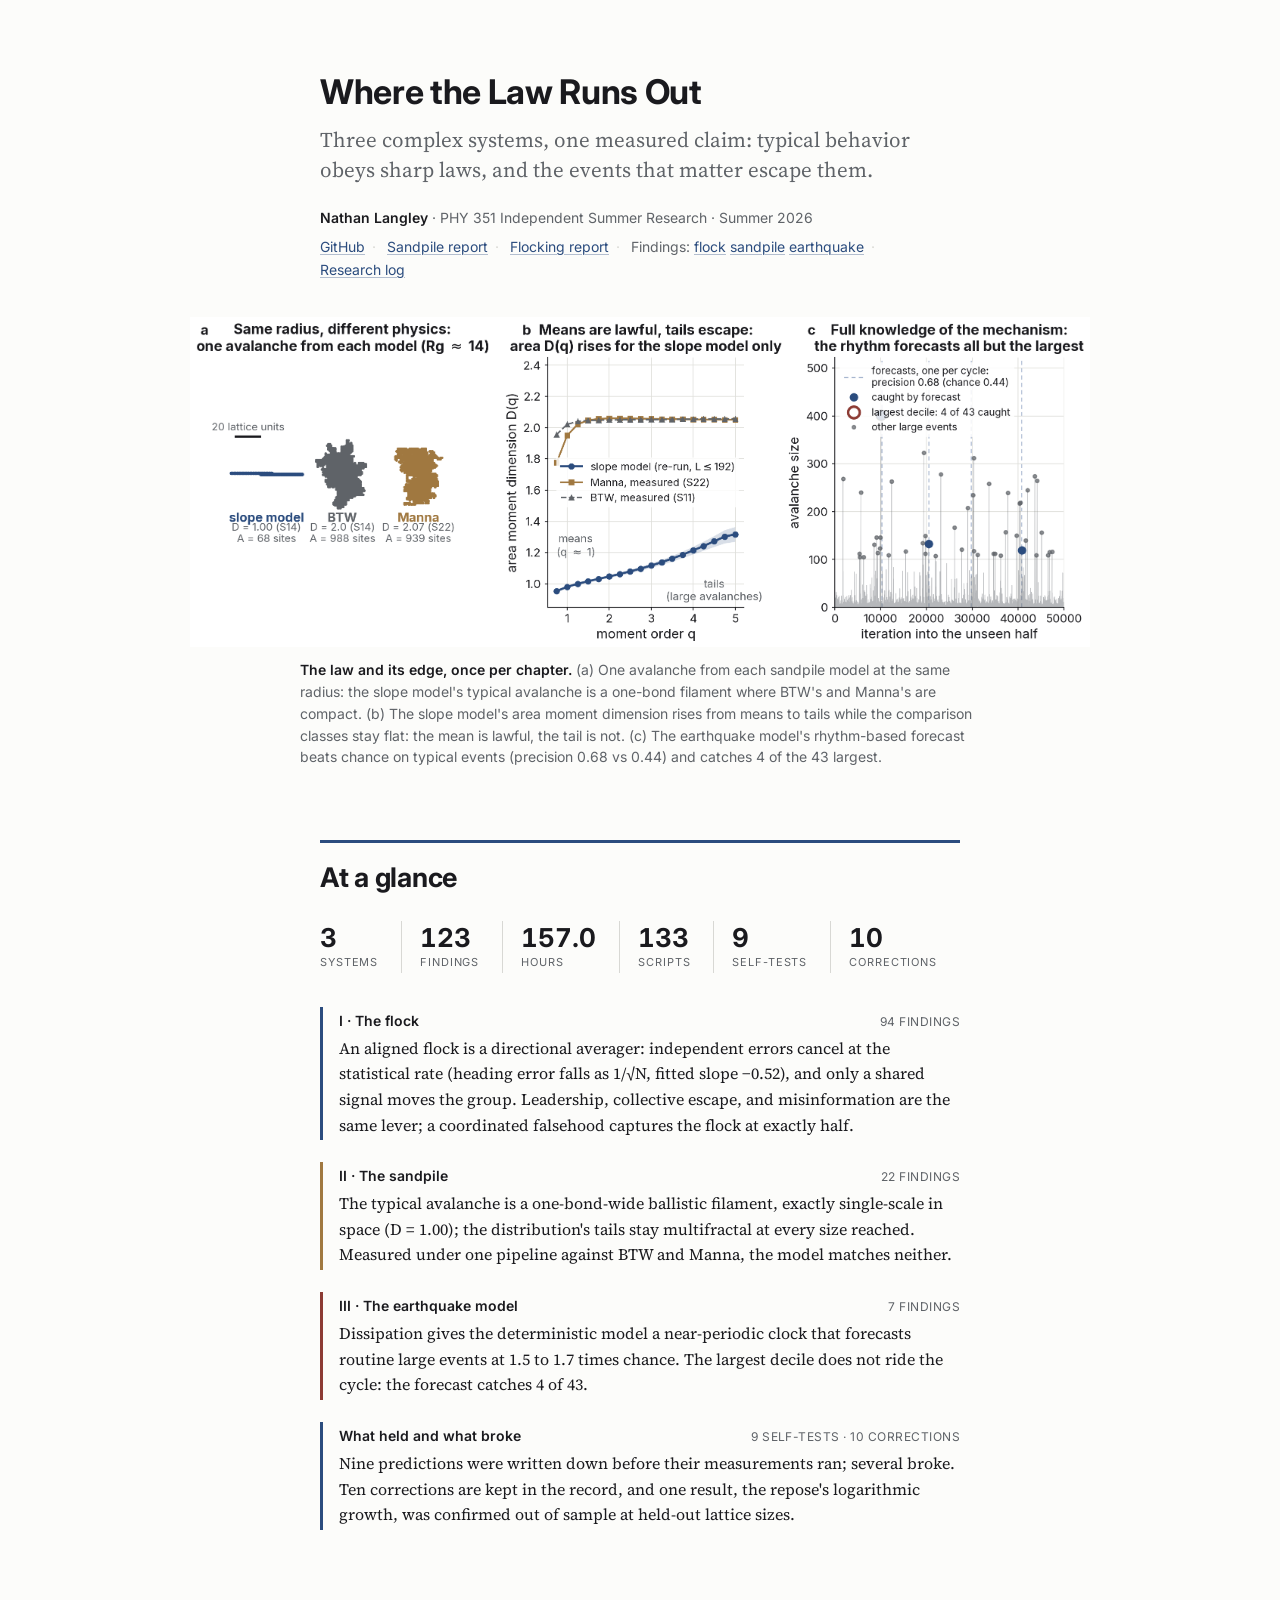
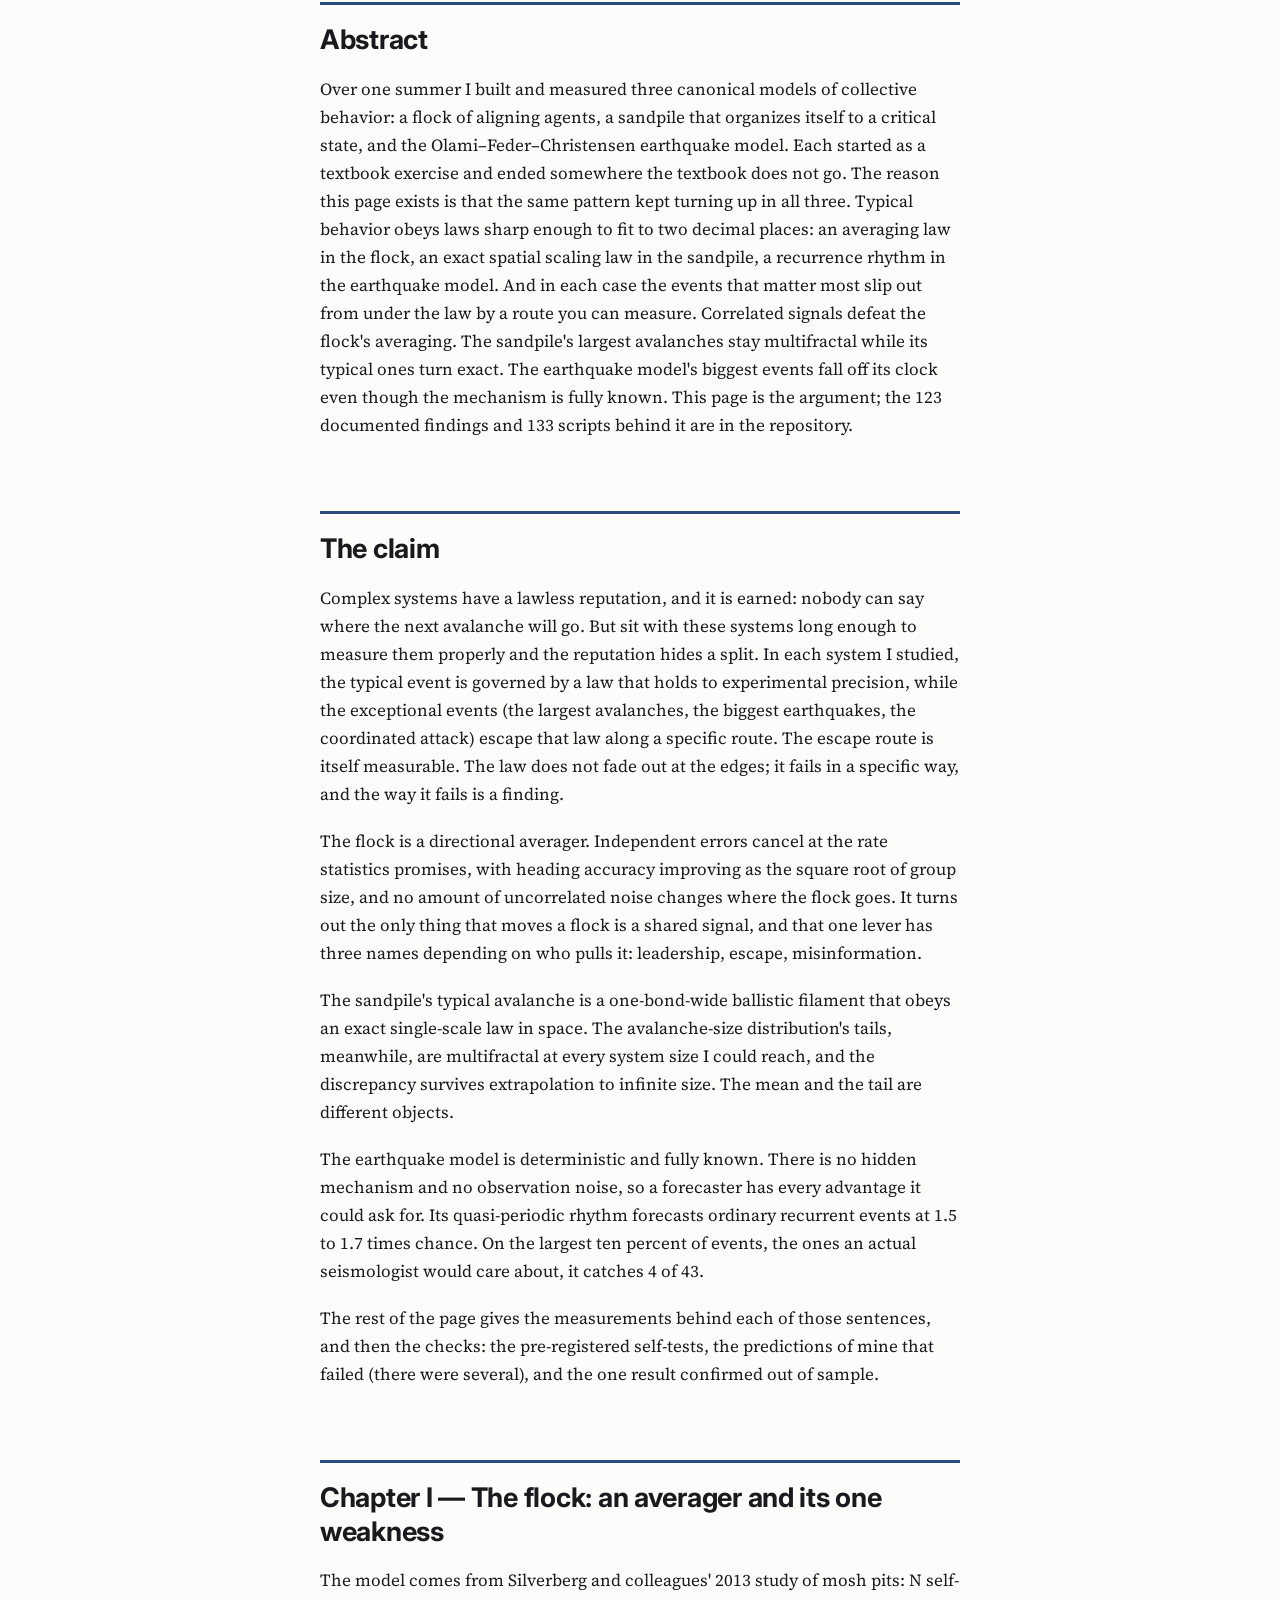
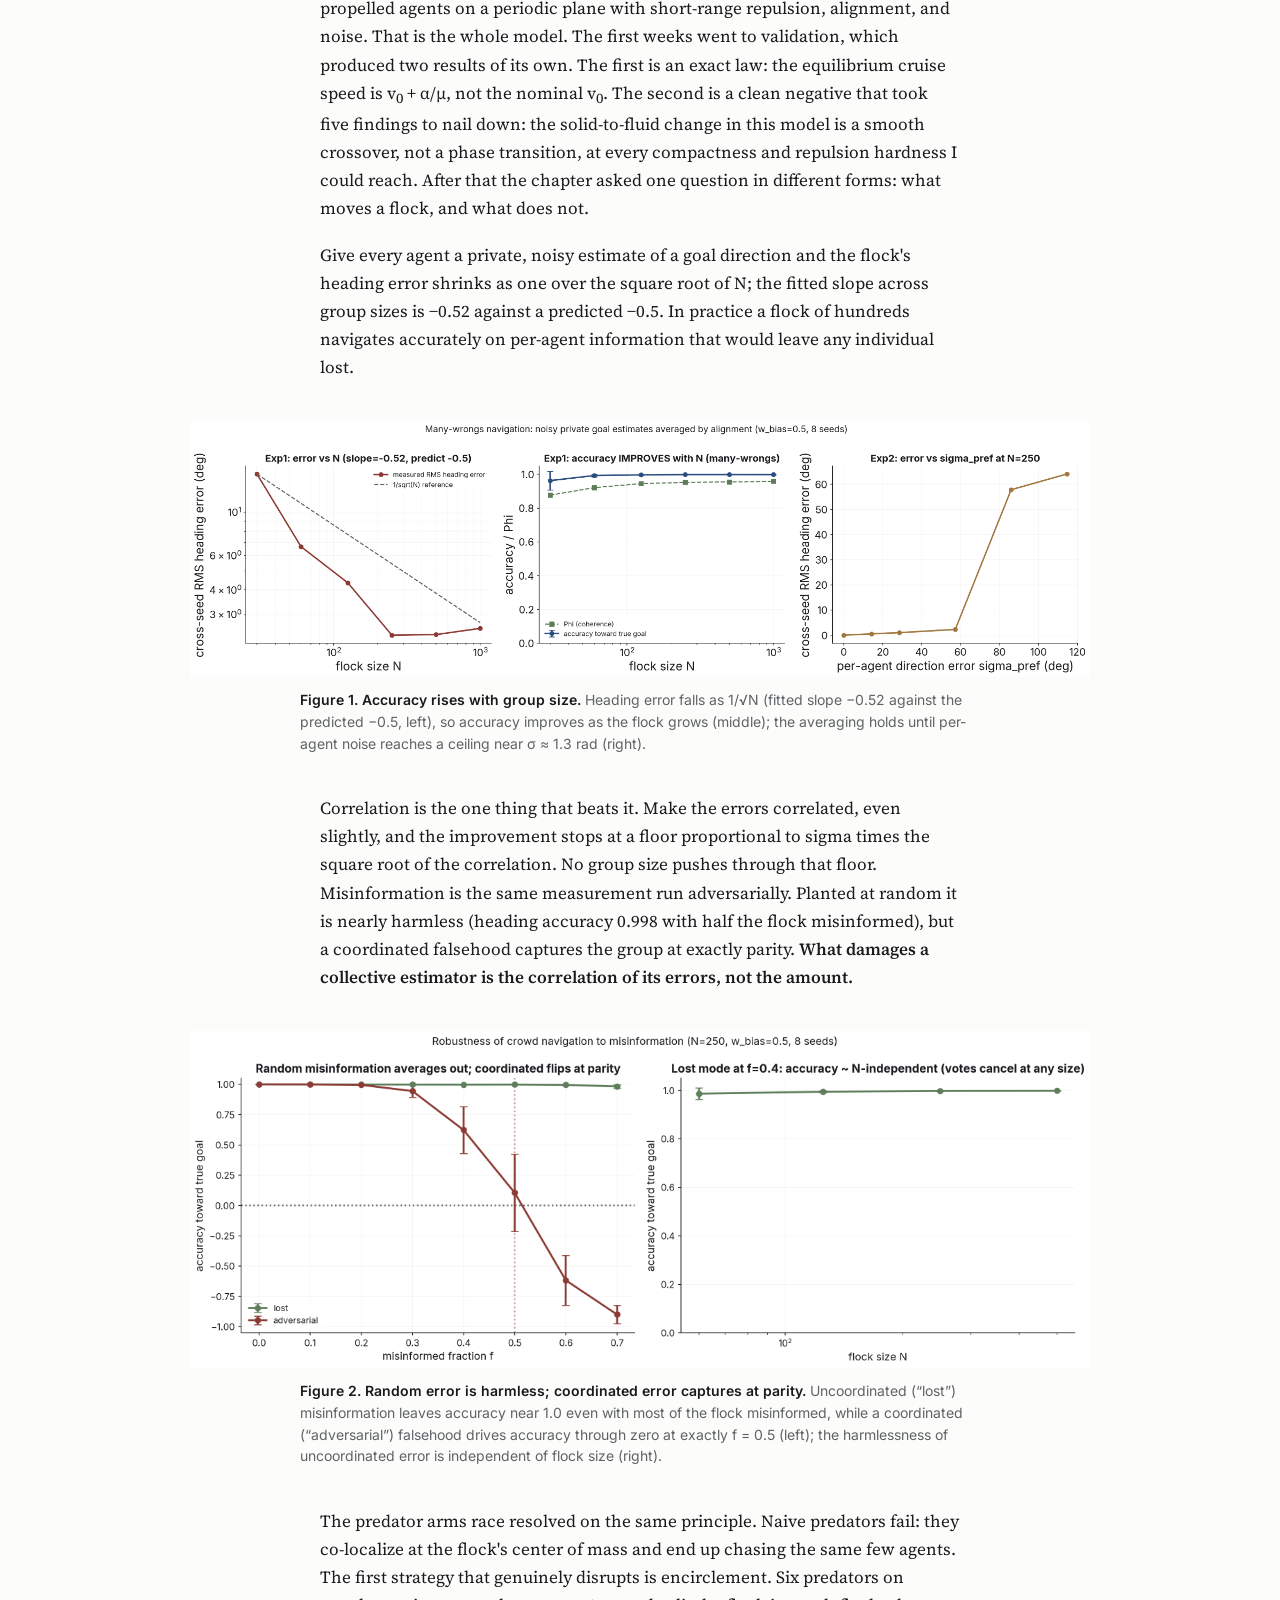
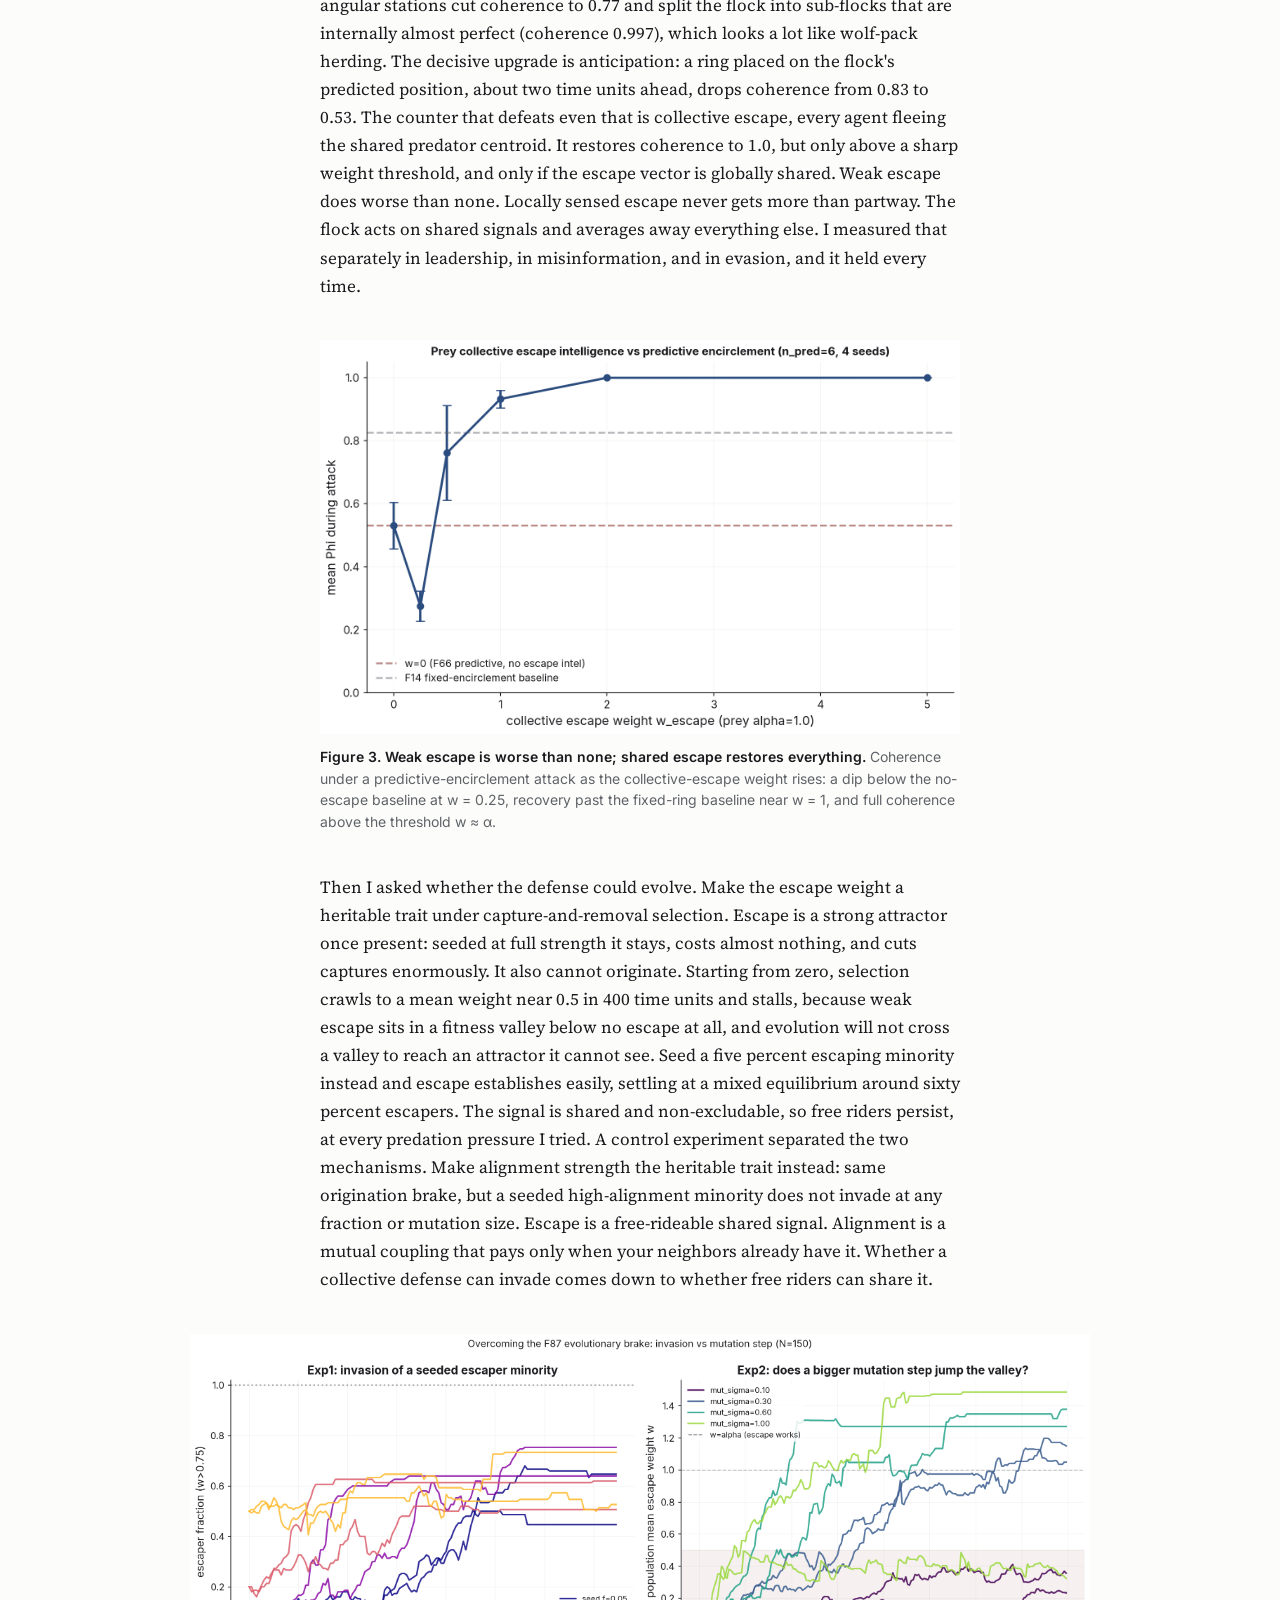
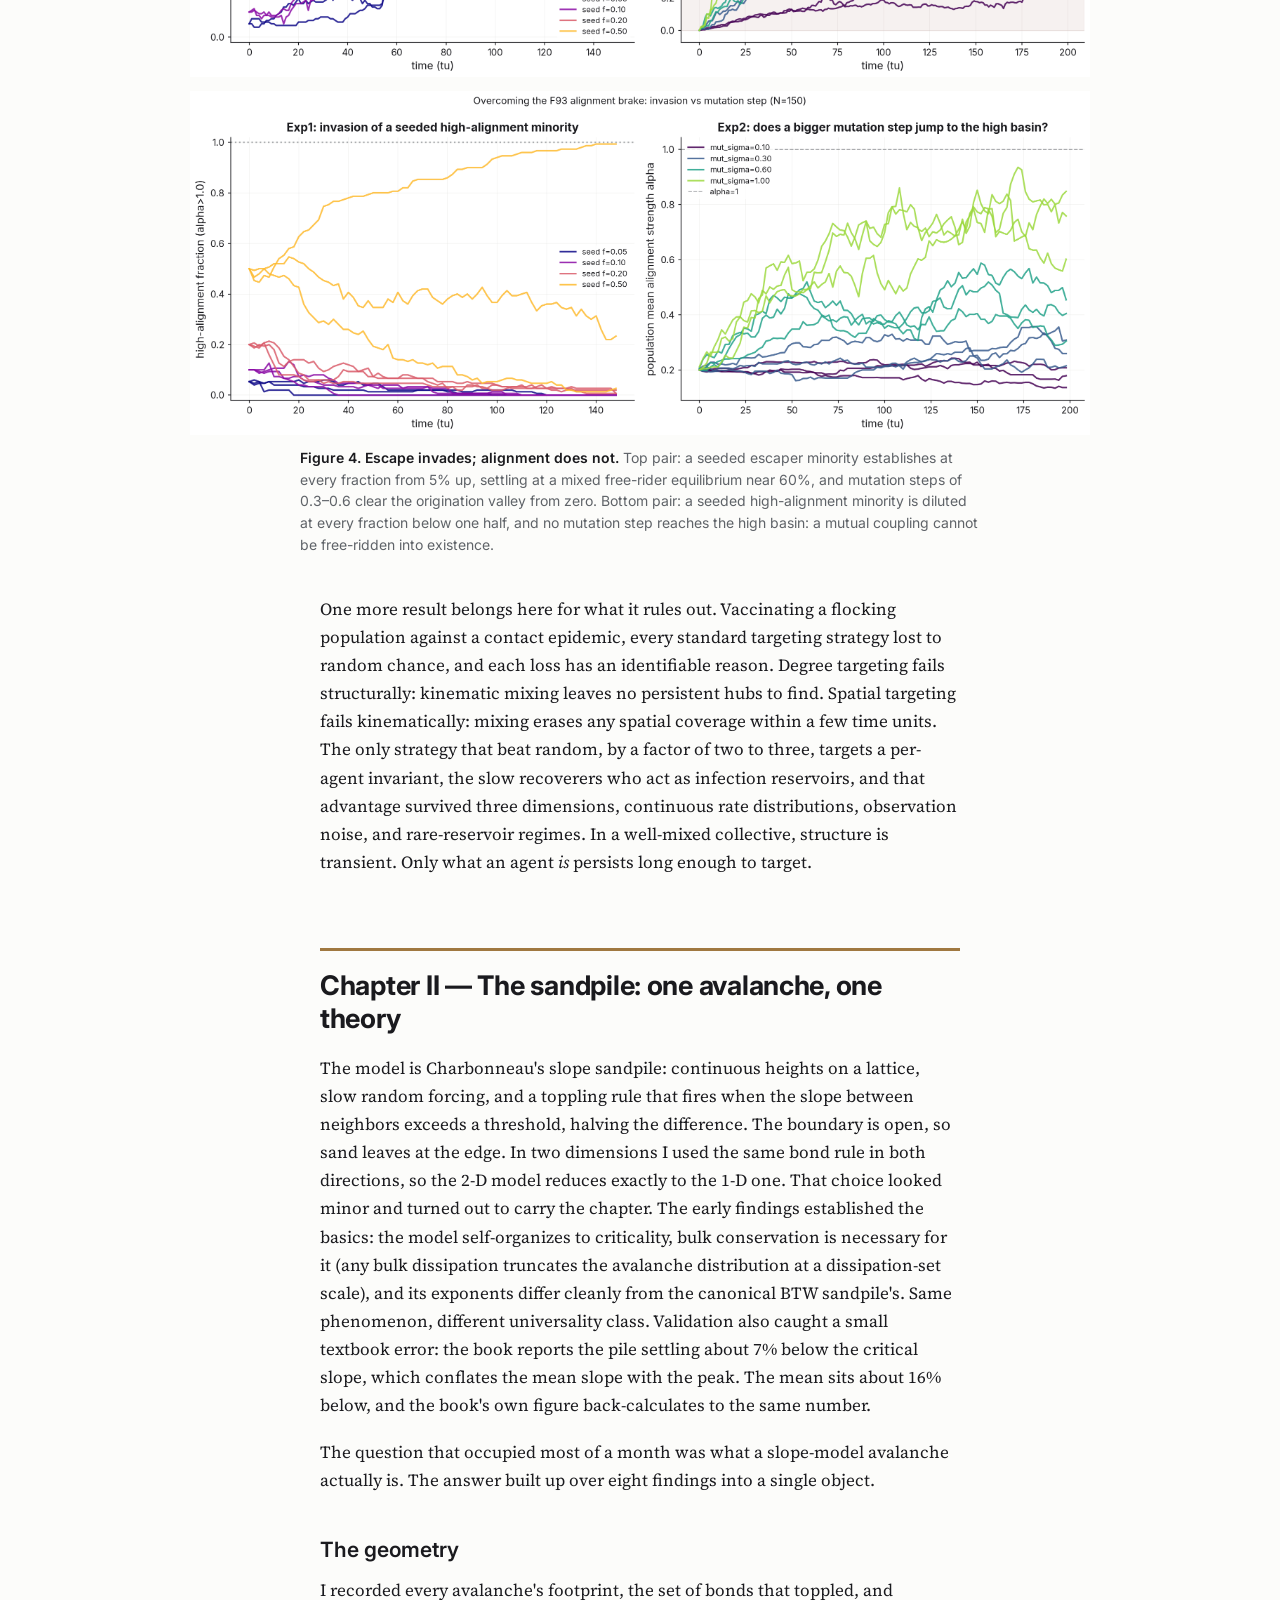
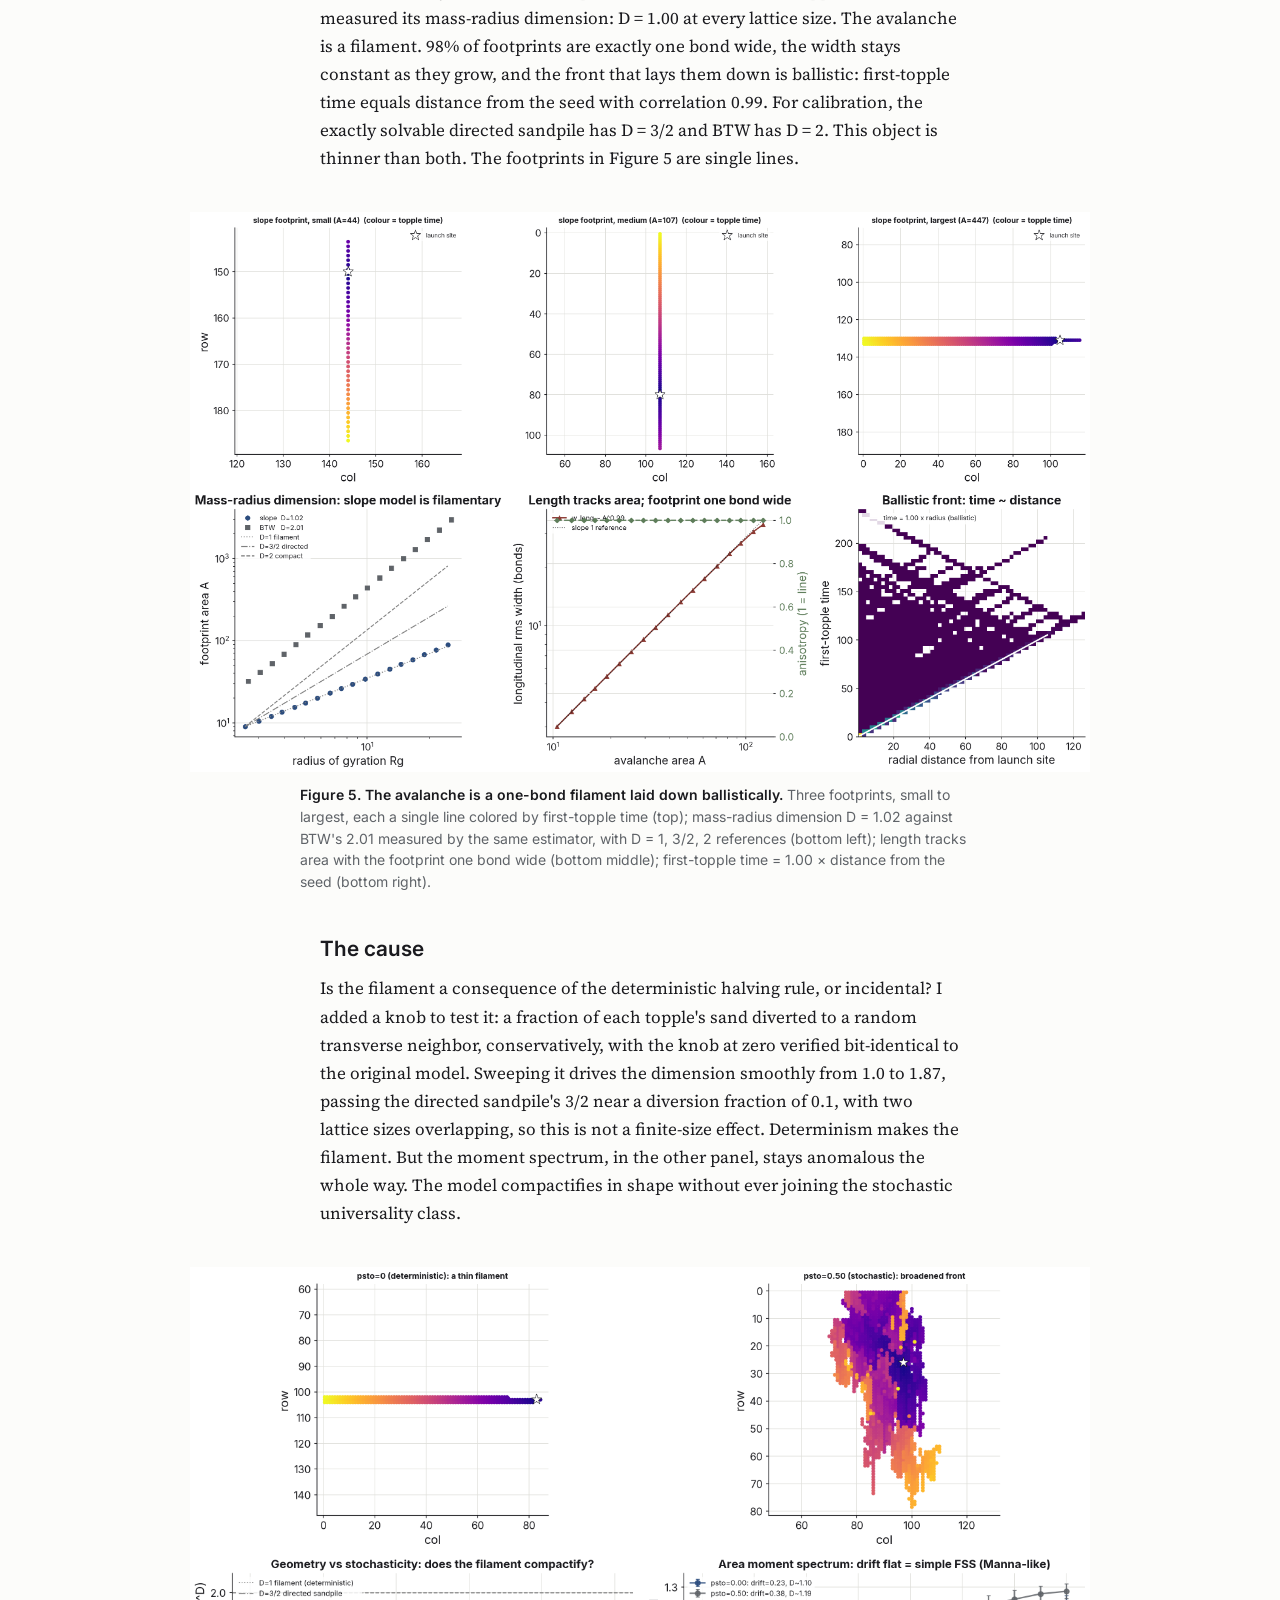
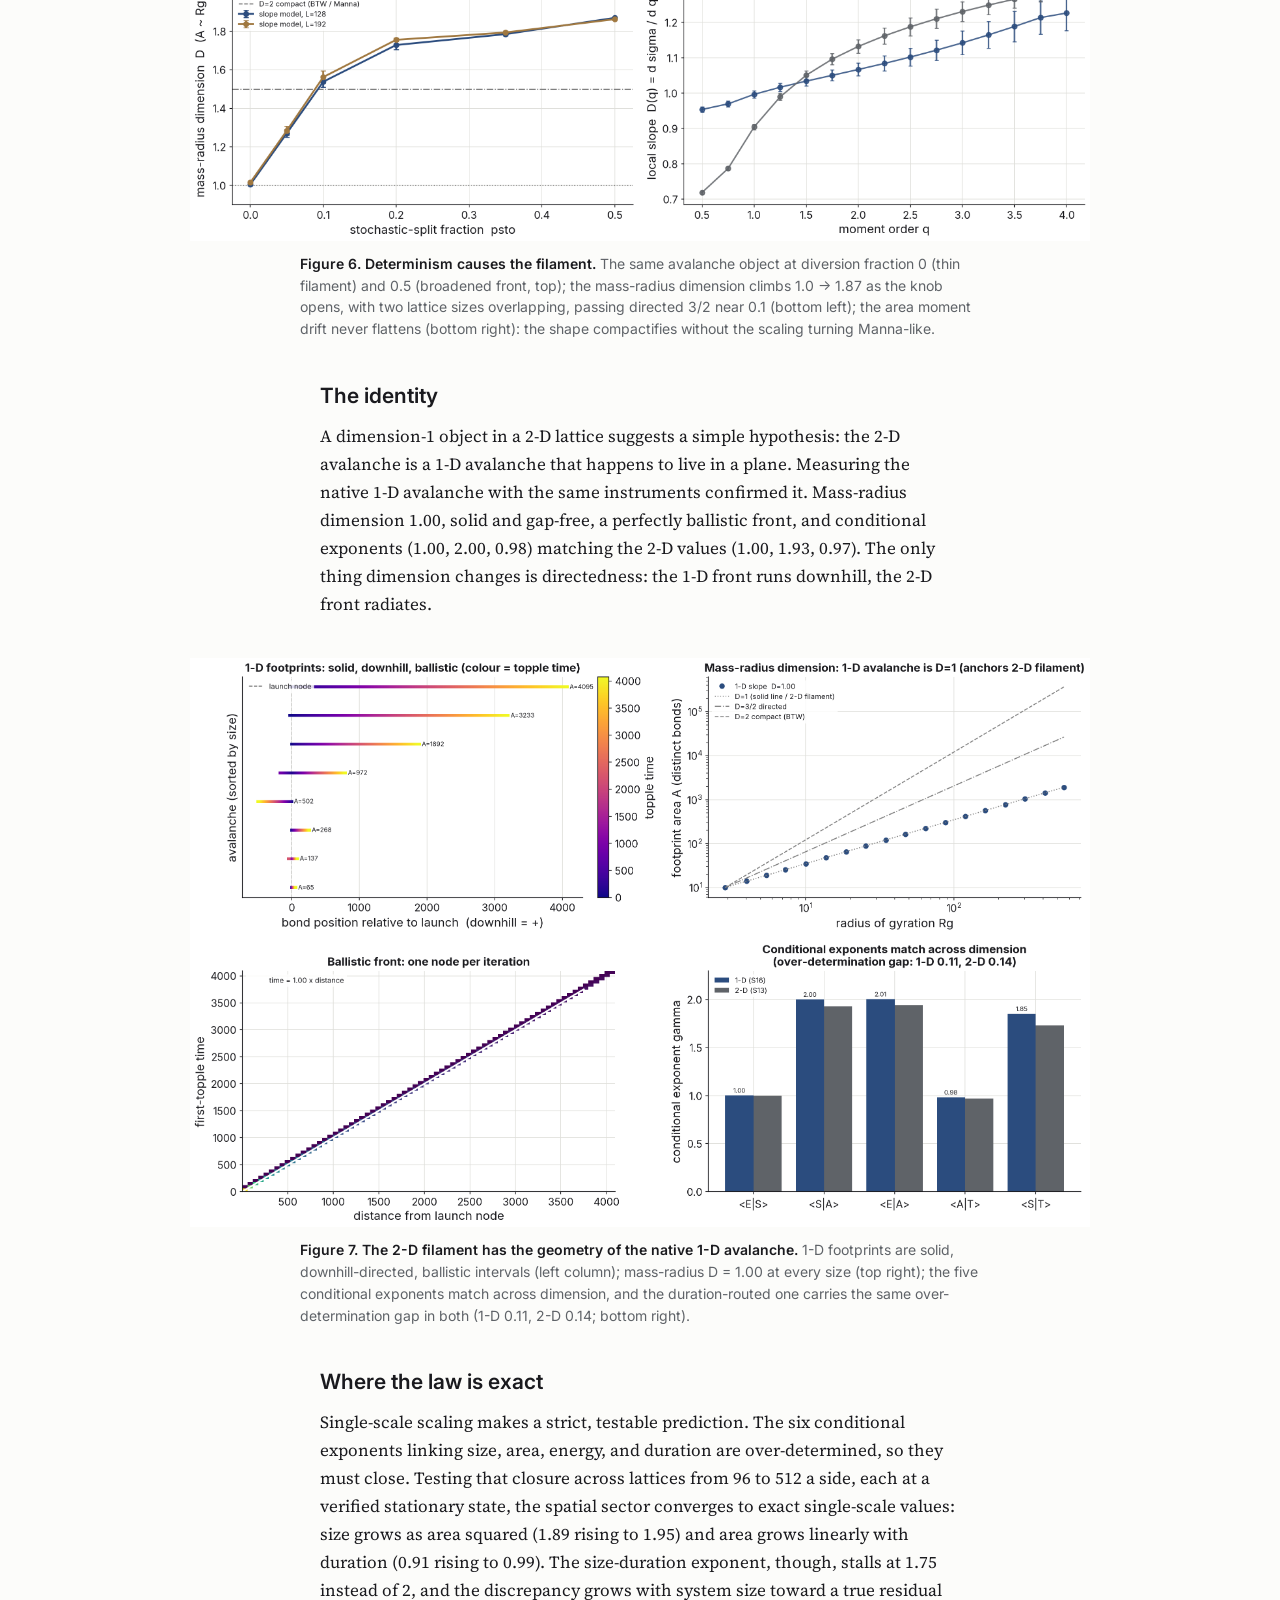
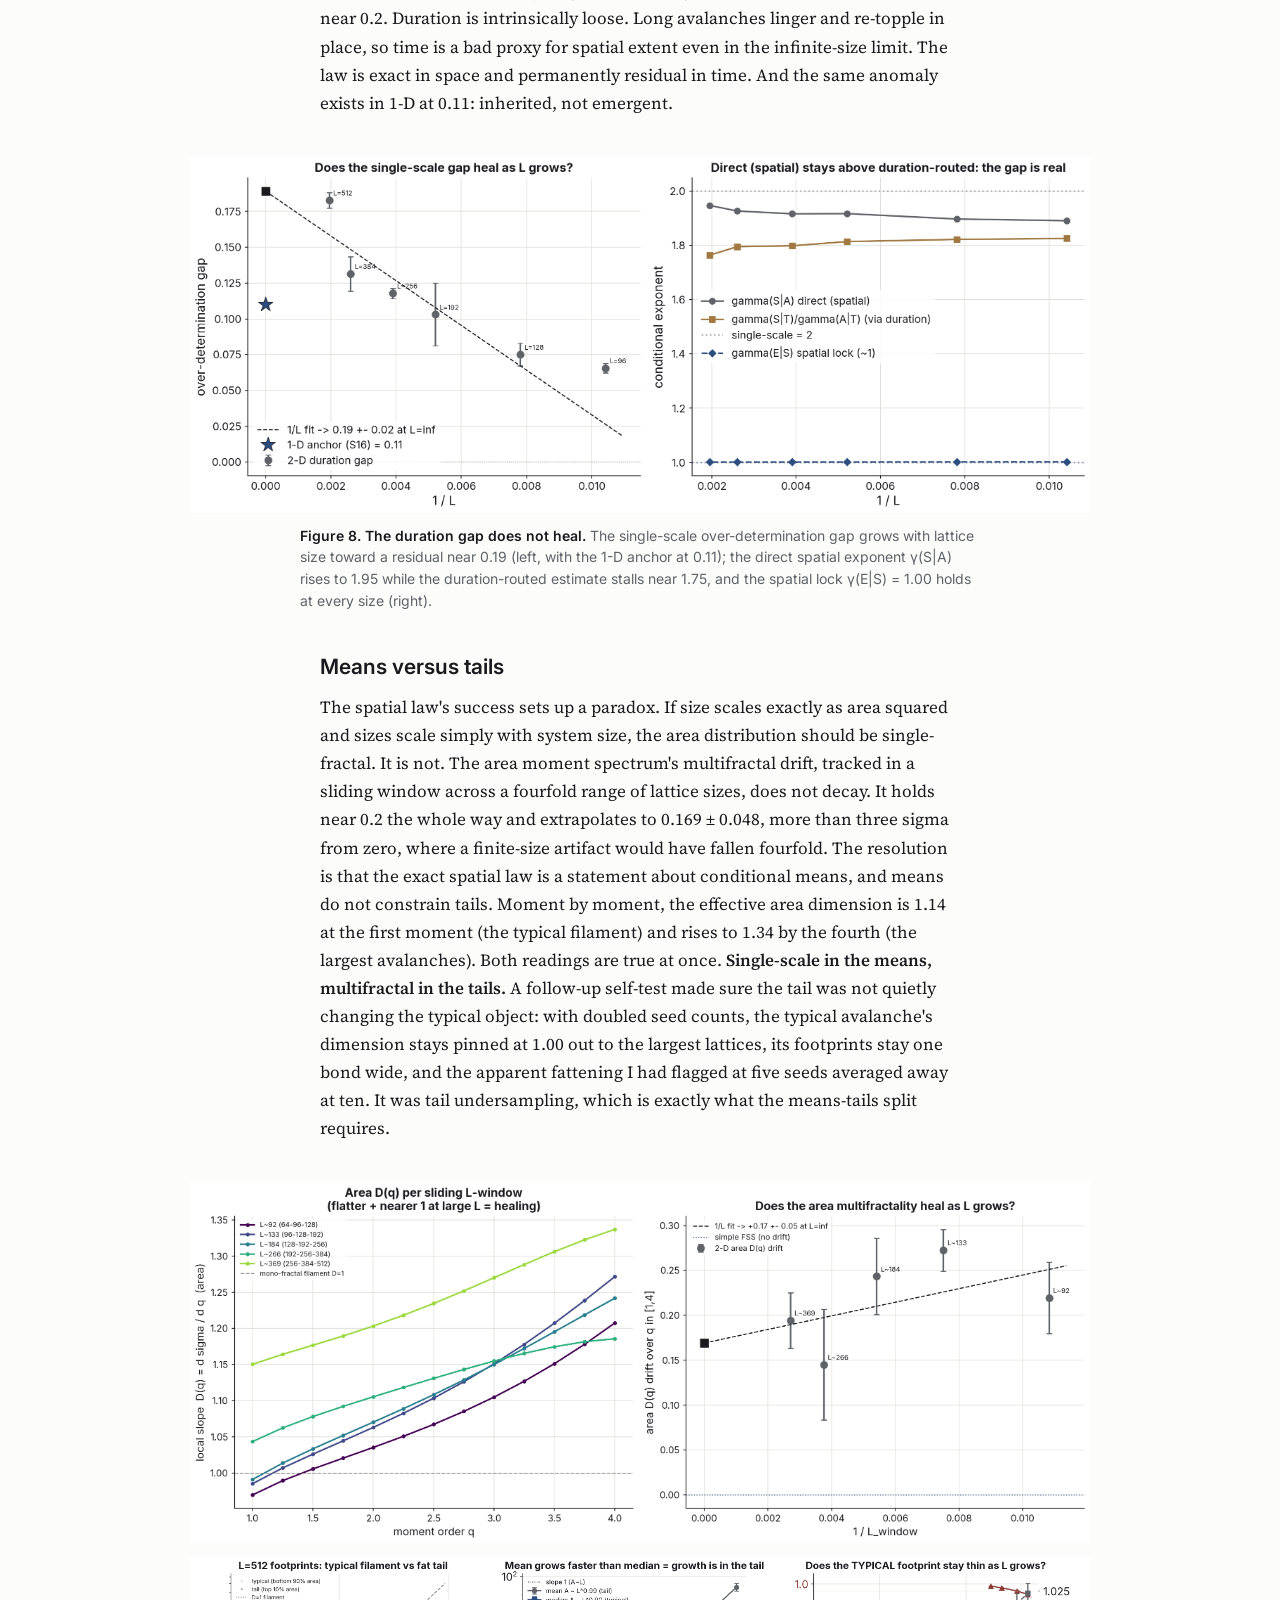
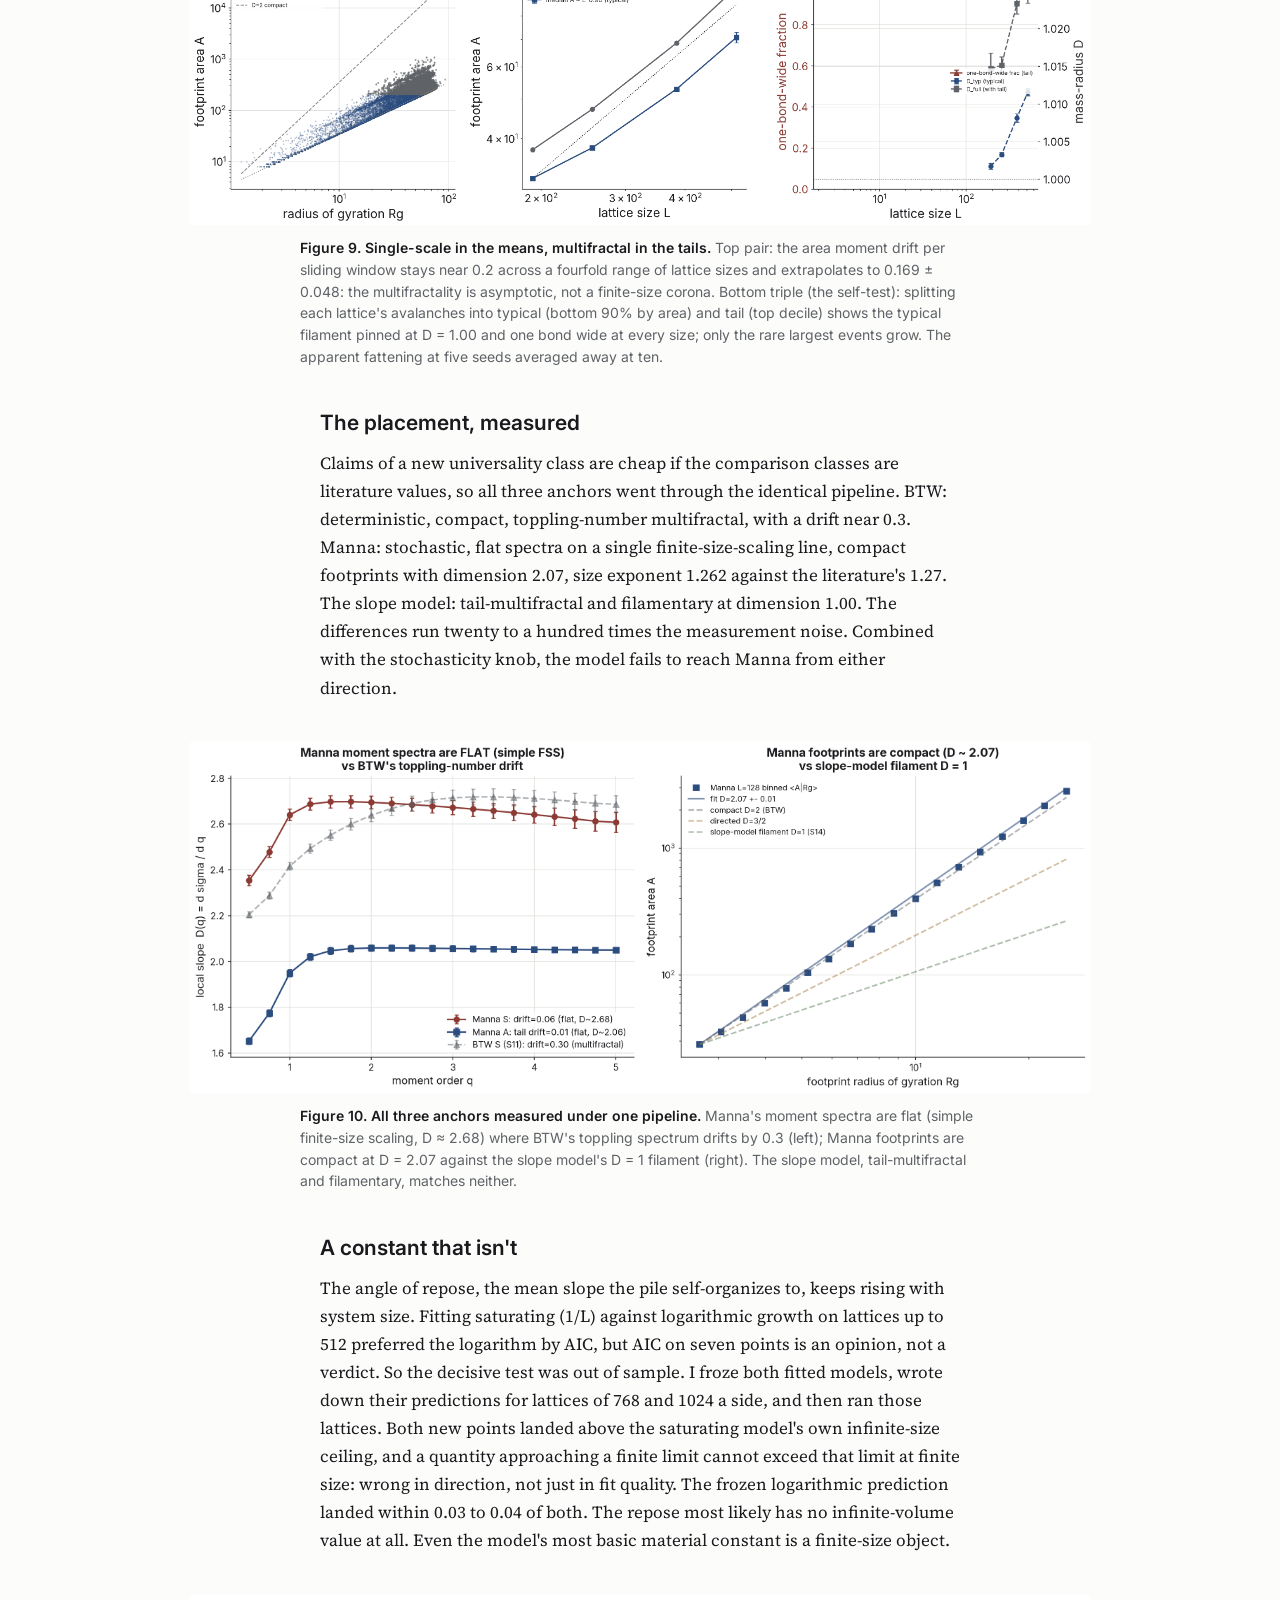
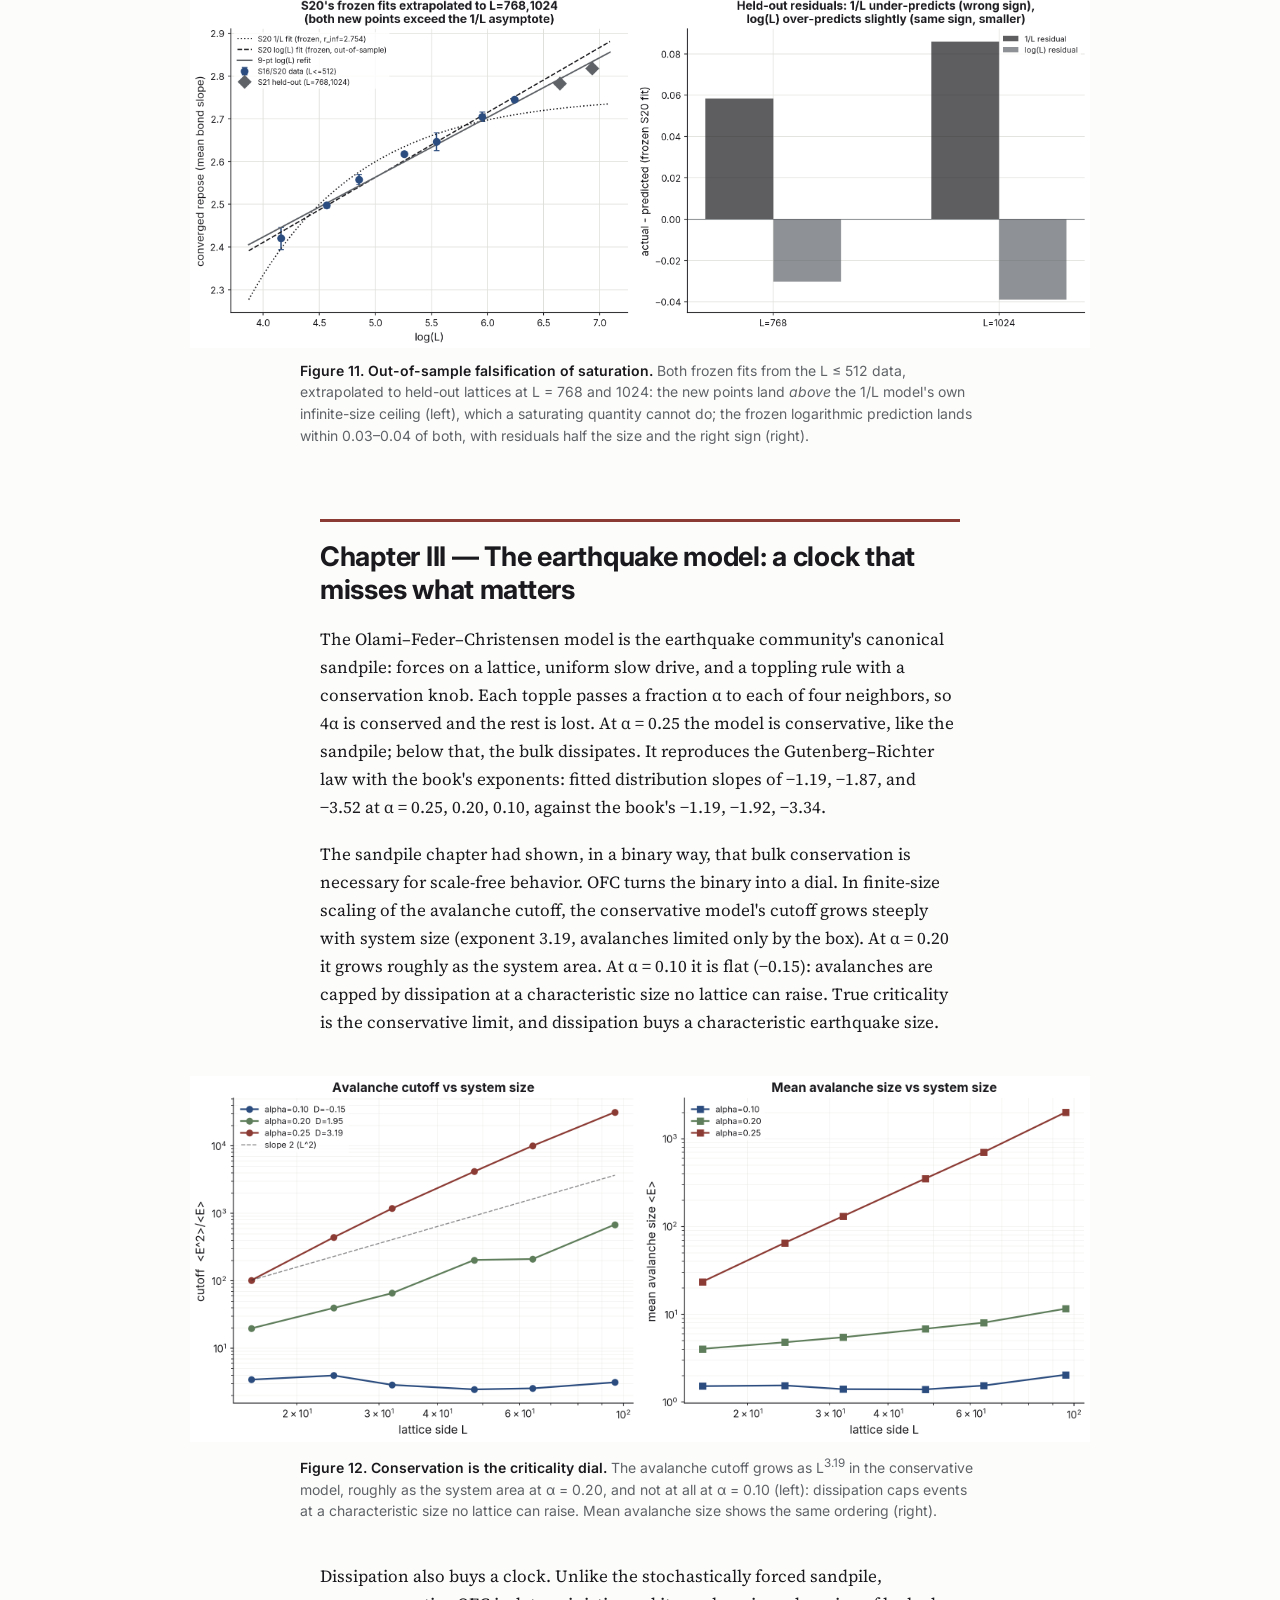
==== commit f38482c3: "capstone: at-a-glance overview section ninjahawk asked for a way to see everything that happened at " ====
--- a/docs/index.html
+++ b/docs/index.html
@@ -22,6 +22,7 @@
 <nav class="toc" aria-label="Contents">
   <div class="toc-title">Contents</div>
   <ol>
+    <li><a href="#glance">At a glance</a></li>
     <li><a href="#abstract">Abstract</a></li>
     <li><a href="#claim">The claim</a></li>
     <li><a href="#flock">I &middot; The flock</a></li>
@@ -55,18 +56,42 @@
   </figure>
 </header>
 
-<section id="abstract">
-  <h2>Abstract</h2>
-  <p>Over one summer I built and measured three canonical models of collective behavior: a flock of aligning agents, a sandpile that organizes itself to a critical state, and the Olami&ndash;Feder&ndash;Christensen earthquake model. Each started as a textbook exercise and ended somewhere the textbook does not go. The reason this page exists is that the same pattern kept turning up in all three. Typical behavior obeys laws sharp enough to fit to two decimal places: an averaging law in the flock, an exact spatial scaling law in the sandpile, a recurrence rhythm in the earthquake model. And in each case the events that matter most slip out from under the law by a route you can measure. Correlated signals defeat the flock's averaging. The sandpile's largest avalanches stay multifractal while its typical ones turn exact. The earthquake model's biggest events fall off its clock even though the mechanism is fully known. This page is the argument; the 123 documented findings and 133 scripts behind it are in the repository.</p>
+<section id="glance">
+  <h2>At a glance</h2>
 
   <div class="stat-strip" aria-label="Project statistics">
     <div class="stat"><span class="num">3</span><span class="label">systems</span></div>
     <div class="stat"><span class="num">123</span><span class="label">findings</span></div>
-    <div class="stat"><span class="num">156.5</span><span class="label">hours</span></div>
+    <div class="stat"><span class="num">157.0</span><span class="label">hours</span></div>
     <div class="stat"><span class="num">133</span><span class="label">scripts</span></div>
     <div class="stat"><span class="num">9</span><span class="label">self-tests</span></div>
     <div class="stat"><span class="num">10</span><span class="label">corrections</span></div>
   </div>
+
+  <ul class="glance-list">
+    <li class="g-flock">
+      <p class="g-head"><a href="#flock">I &middot; The flock</a><span class="g-tag">94 findings</span></p>
+      <p>An aligned flock is a directional averager: independent errors cancel at the statistical rate (heading error falls as 1/&radic;N, fitted slope &minus;0.52), and only a shared signal moves the group. Leadership, collective escape, and misinformation are the same lever; a coordinated falsehood captures the flock at exactly half.</p>
+    </li>
+    <li class="g-sandpile">
+      <p class="g-head"><a href="#sandpile">II &middot; The sandpile</a><span class="g-tag">22 findings</span></p>
+      <p>The typical avalanche is a one-bond-wide ballistic filament, exactly single-scale in space (D = 1.00); the distribution's tails stay multifractal at every size reached. Measured under one pipeline against BTW and Manna, the model matches neither.</p>
+    </li>
+    <li class="g-earthquake">
+      <p class="g-head"><a href="#earthquake">III &middot; The earthquake model</a><span class="g-tag">7 findings</span></p>
+      <p>Dissipation gives the deterministic model a near-periodic clock that forecasts routine large events at 1.5 to 1.7 times chance. The largest decile does not ride the cycle: the forecast catches 4 of 43.</p>
+    </li>
+    <li class="g-checks">
+      <p class="g-head"><a href="#checks">What held and what broke</a><span class="g-tag">9 self-tests &middot; 10 corrections</span></p>
+      <p>Nine predictions were written down before their measurements ran; several broke. Ten corrections are kept in the record, and one result, the repose's logarithmic growth, was confirmed out of sample at held-out lattice sizes.</p>
+    </li>
+  </ul>
+</section>
+
+<section id="abstract">
+  <h2>Abstract</h2>
+  <p>Over one summer I built and measured three canonical models of collective behavior: a flock of aligning agents, a sandpile that organizes itself to a critical state, and the Olami&ndash;Feder&ndash;Christensen earthquake model. Each started as a textbook exercise and ended somewhere the textbook does not go. The reason this page exists is that the same pattern kept turning up in all three. Typical behavior obeys laws sharp enough to fit to two decimal places: an averaging law in the flock, an exact spatial scaling law in the sandpile, a recurrence rhythm in the earthquake model. And in each case the events that matter most slip out from under the law by a route you can measure. Correlated signals defeat the flock's averaging. The sandpile's largest avalanches stay multifractal while its typical ones turn exact. The earthquake model's biggest events fall off its clock even though the mechanism is fully known. This page is the argument; the 123 documented findings and 133 scripts behind it are in the repository.</p>
+
 </section>
 
 <section id="claim">
@@ -282,7 +307,7 @@
 
 <section id="colophon" class="colophon">
   <h2>Colophon</h2>
-  <p>123 documented findings (94 flocking, 22 sandpile, 7 earthquake) &middot; 156.5 logged hours over 40 research days &middot; 182 commits &middot; 150 figures &middot; 133 Python scripts. Built with NumPy, numba, and matplotlib. The performance engines (a 600&times; active-list sandpile engine, a 251&times; vectorized predator force) are validated bit-for-bit against their reference implementations, and every engine ships self-tests. Every figure on this page regenerates from a named script in the <a href="https://github.com/ninjahawk/swarmsim">repository</a>. Textbook: Paul Charbonneau, <em>Natural Complexity</em> (Princeton, 2017); flocking model from Silverberg et al., PRL 110, 228701 (2013). Findings, full-detail reports, and the day-by-day research log are in the repository. AI tools (Anthropic's Claude) were used as a coding and analysis assistant throughout, documented per session in the research log; the scientific decisions and interpretations are my own.</p>
+  <p>123 documented findings (94 flocking, 22 sandpile, 7 earthquake) &middot; 157.0 logged hours over 40 research days &middot; 183 commits &middot; 150 figures &middot; 133 Python scripts. Built with NumPy, numba, and matplotlib. The performance engines (a 600&times; active-list sandpile engine, a 251&times; vectorized predator force) are validated bit-for-bit against their reference implementations, and every engine ships self-tests. Every figure on this page regenerates from a named script in the <a href="https://github.com/ninjahawk/swarmsim">repository</a>. Textbook: Paul Charbonneau, <em>Natural Complexity</em> (Princeton, 2017); flocking model from Silverberg et al., PRL 110, 228701 (2013). Findings, full-detail reports, and the day-by-day research log are in the repository. AI tools (Anthropic's Claude) were used as a coding and analysis assistant throughout, documented per session in the research log; the scientific decisions and interpretations are my own.</p>
   <p>References:</p>
   <ol class="refs">
     <li>P. Charbonneau, <em>Natural Complexity: A Modeling Handbook</em>, Princeton University Press (2017).</li>
--- a/docs/style.css
+++ b/docs/style.css
@@ -159,6 +159,45 @@
   color: var(--muted);
 }
 
+/* ---------- at a glance ---------- */
+
+#glance .stat-strip { margin: 26px 0 34px; }
+
+.glance-list {
+  list-style: none;
+  margin: 0;
+  padding: 0;
+}
+.glance-list li {
+  margin: 22px 0;
+  padding: 2px 0 2px 16px;
+  border-left: 3px solid var(--accent);
+}
+.glance-list li.g-flock { border-left-color: var(--rule-flock); }
+.glance-list li.g-sandpile { border-left-color: var(--rule-sandpile); }
+.glance-list li.g-earthquake { border-left-color: var(--rule-earthquake); }
+.glance-list .g-head {
+  font-family: var(--sans);
+  font-size: 14px;
+  font-weight: 600;
+  display: flex;
+  justify-content: space-between;
+  align-items: baseline;
+  gap: 12px;
+  margin: 0 0 4px;
+}
+.glance-list .g-head a { color: var(--ink); text-decoration: none; }
+.glance-list .g-head a:hover { color: var(--accent); }
+.glance-list .g-tag {
+  color: var(--muted);
+  font-weight: 400;
+  font-size: 12px;
+  letter-spacing: 0.04em;
+  text-transform: uppercase;
+  white-space: nowrap;
+}
+.glance-list li p:last-child { margin: 0; font-size: 16px; line-height: 1.6; }
+
 /* ---------- figures ---------- */
 
 figure {
@@ -309,6 +348,7 @@
   h3 { font-size: 22px; }
   .stat-strip .num { font-size: 28px; }
   figcaption { font-size: 14.5px; }
+  .glance-list li p:last-child { font-size: 17px; }
 }
 
 /* ---------- print ---------- */
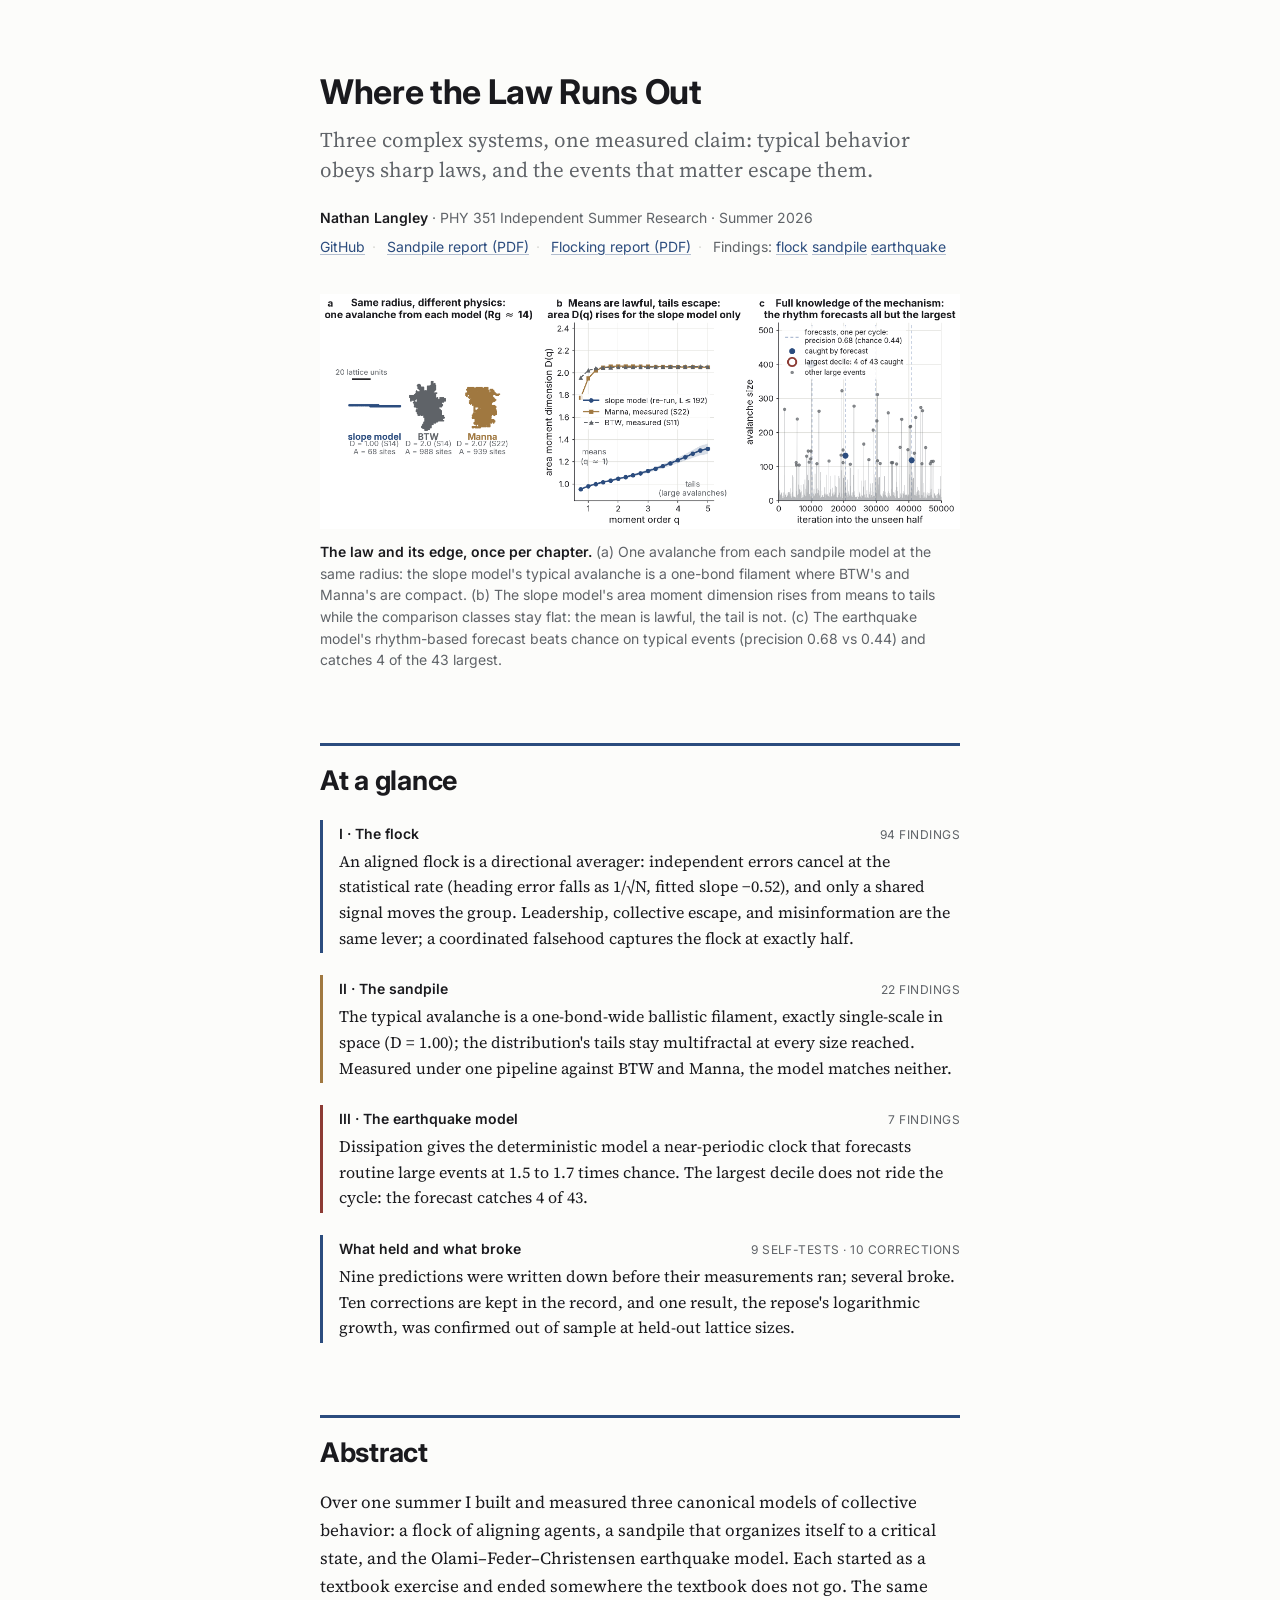
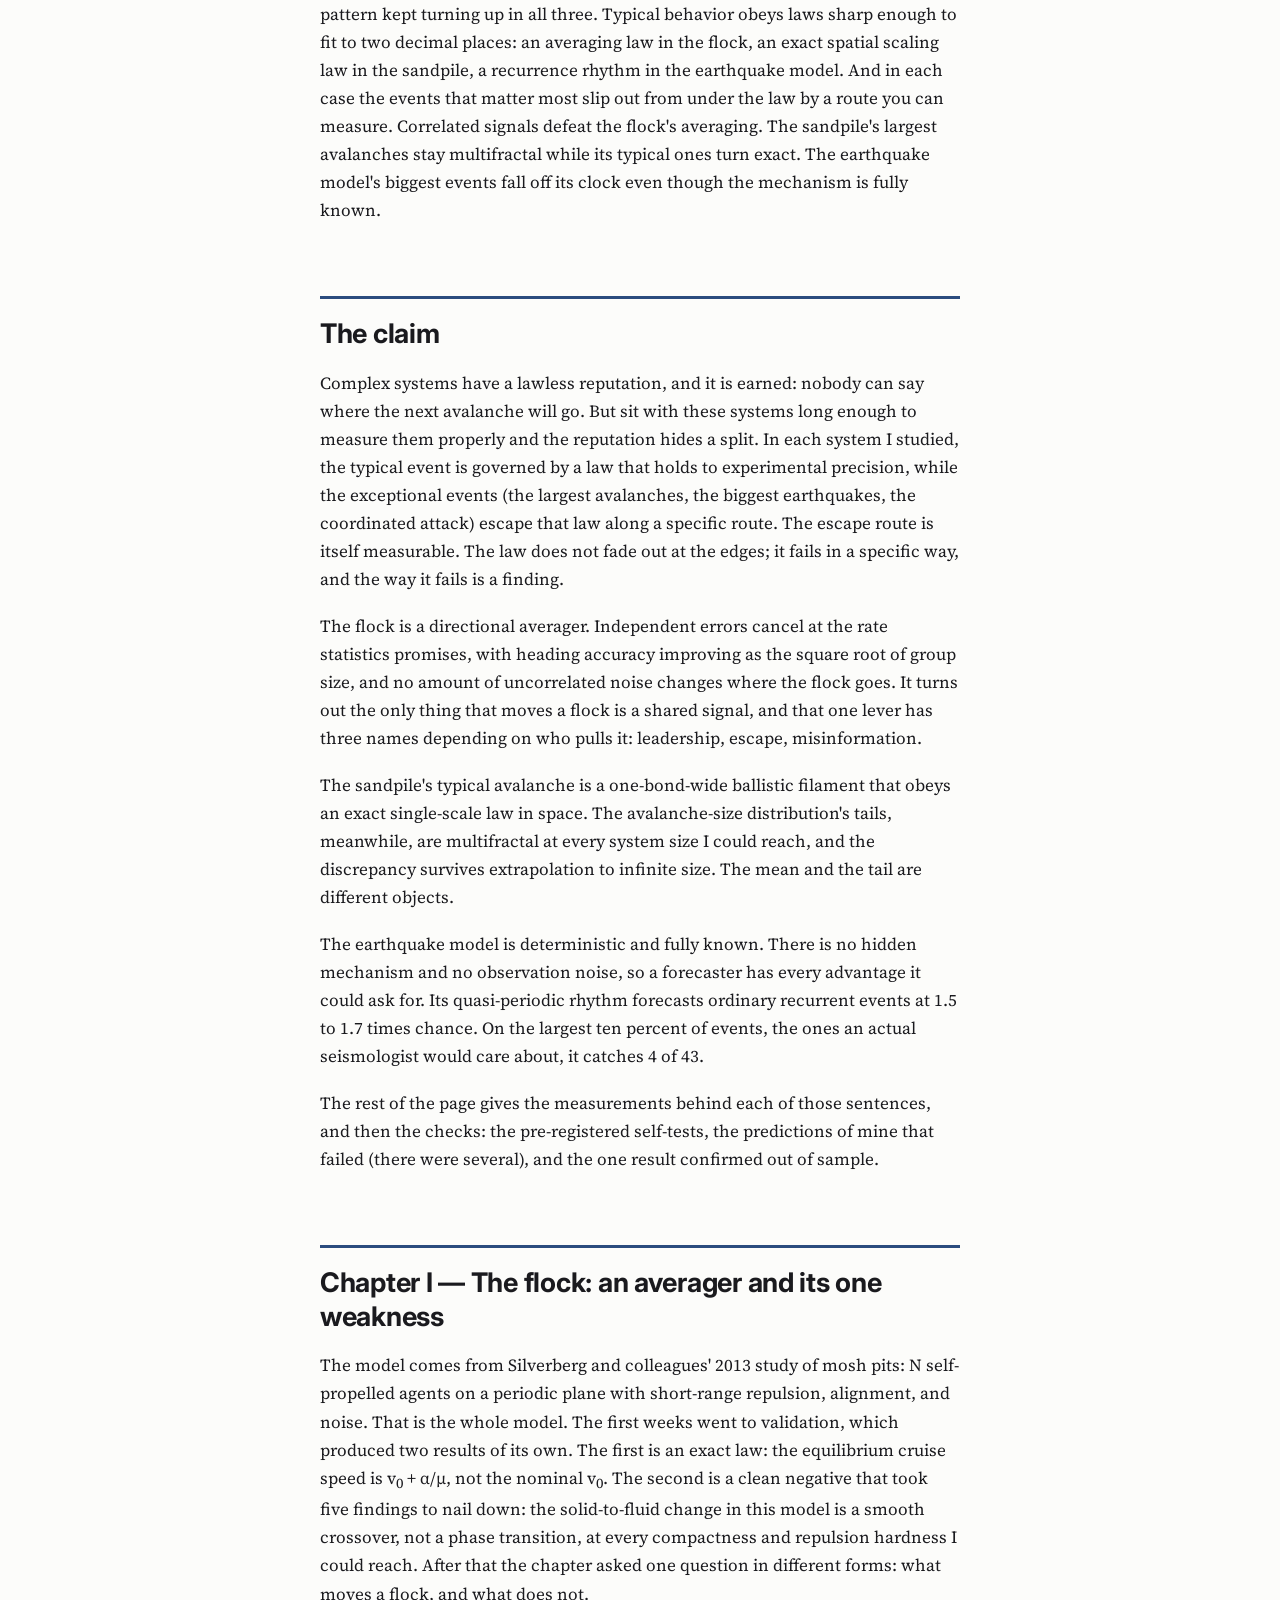
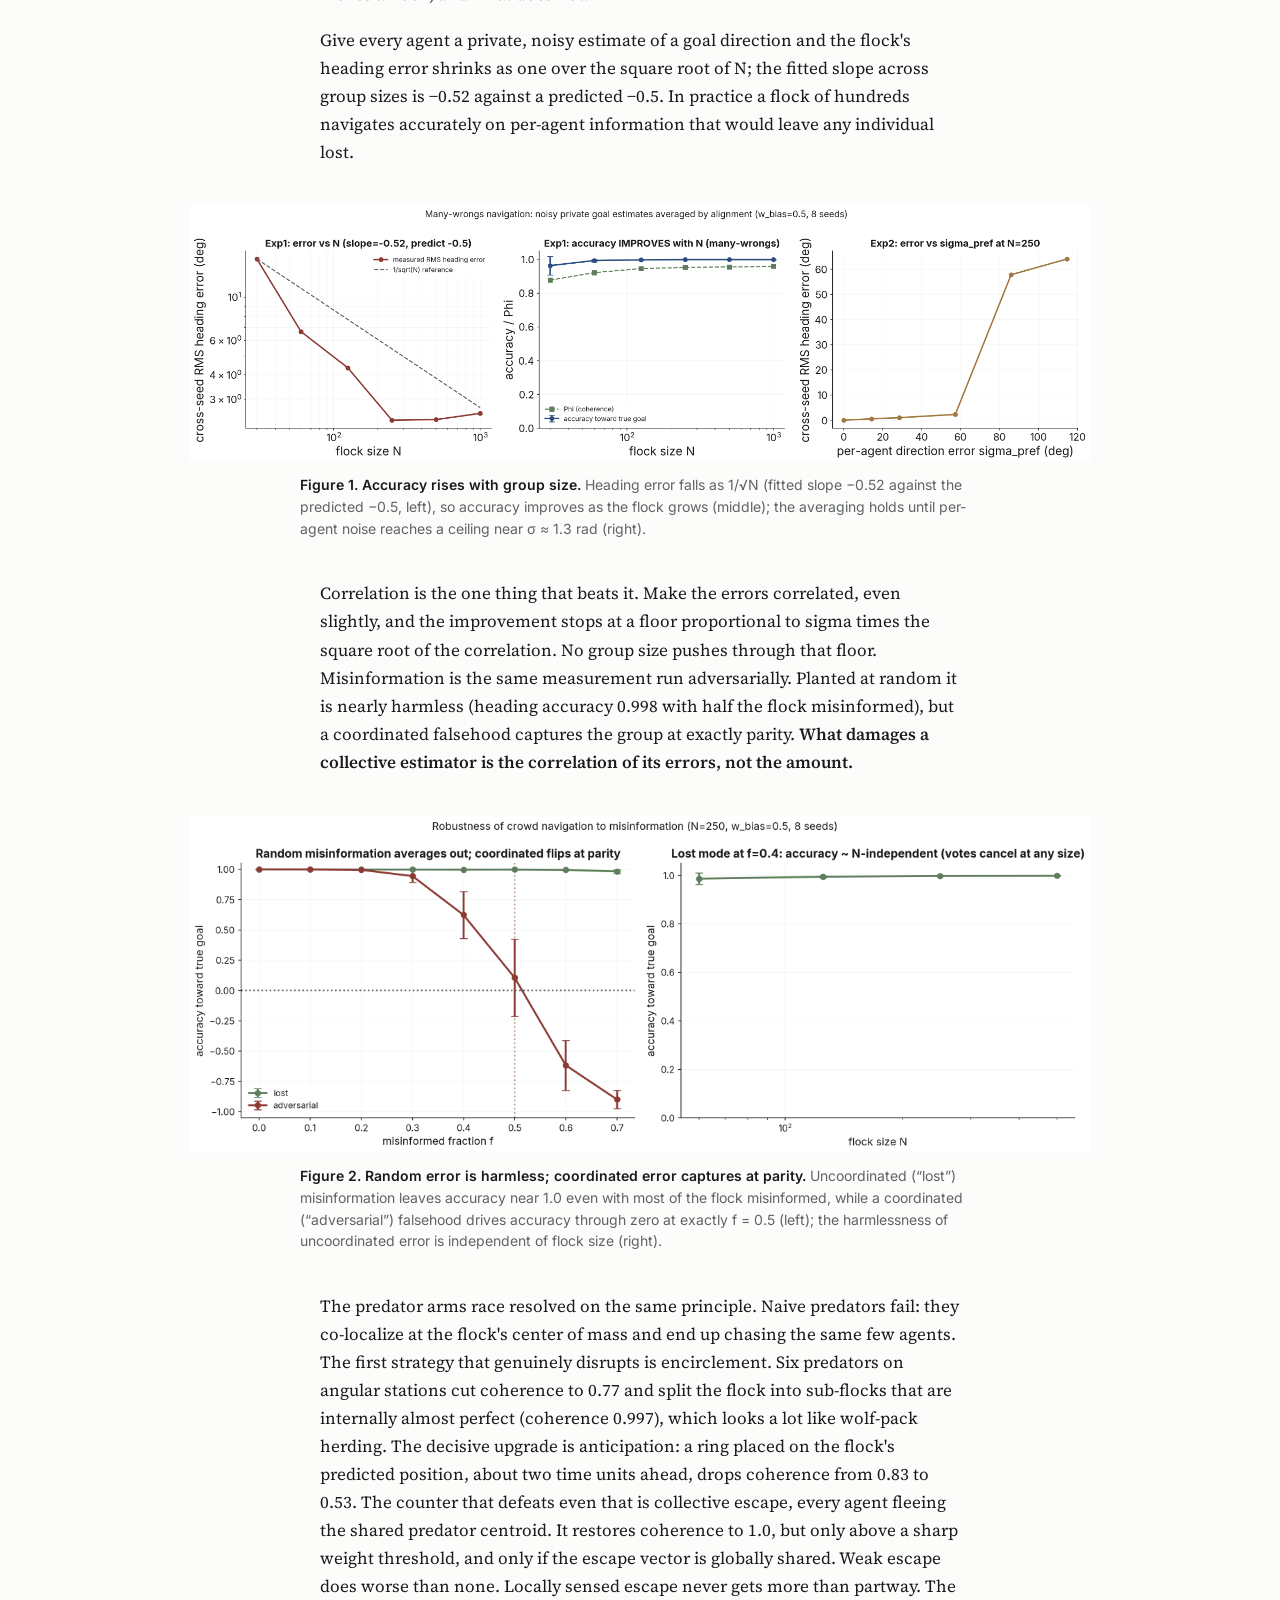
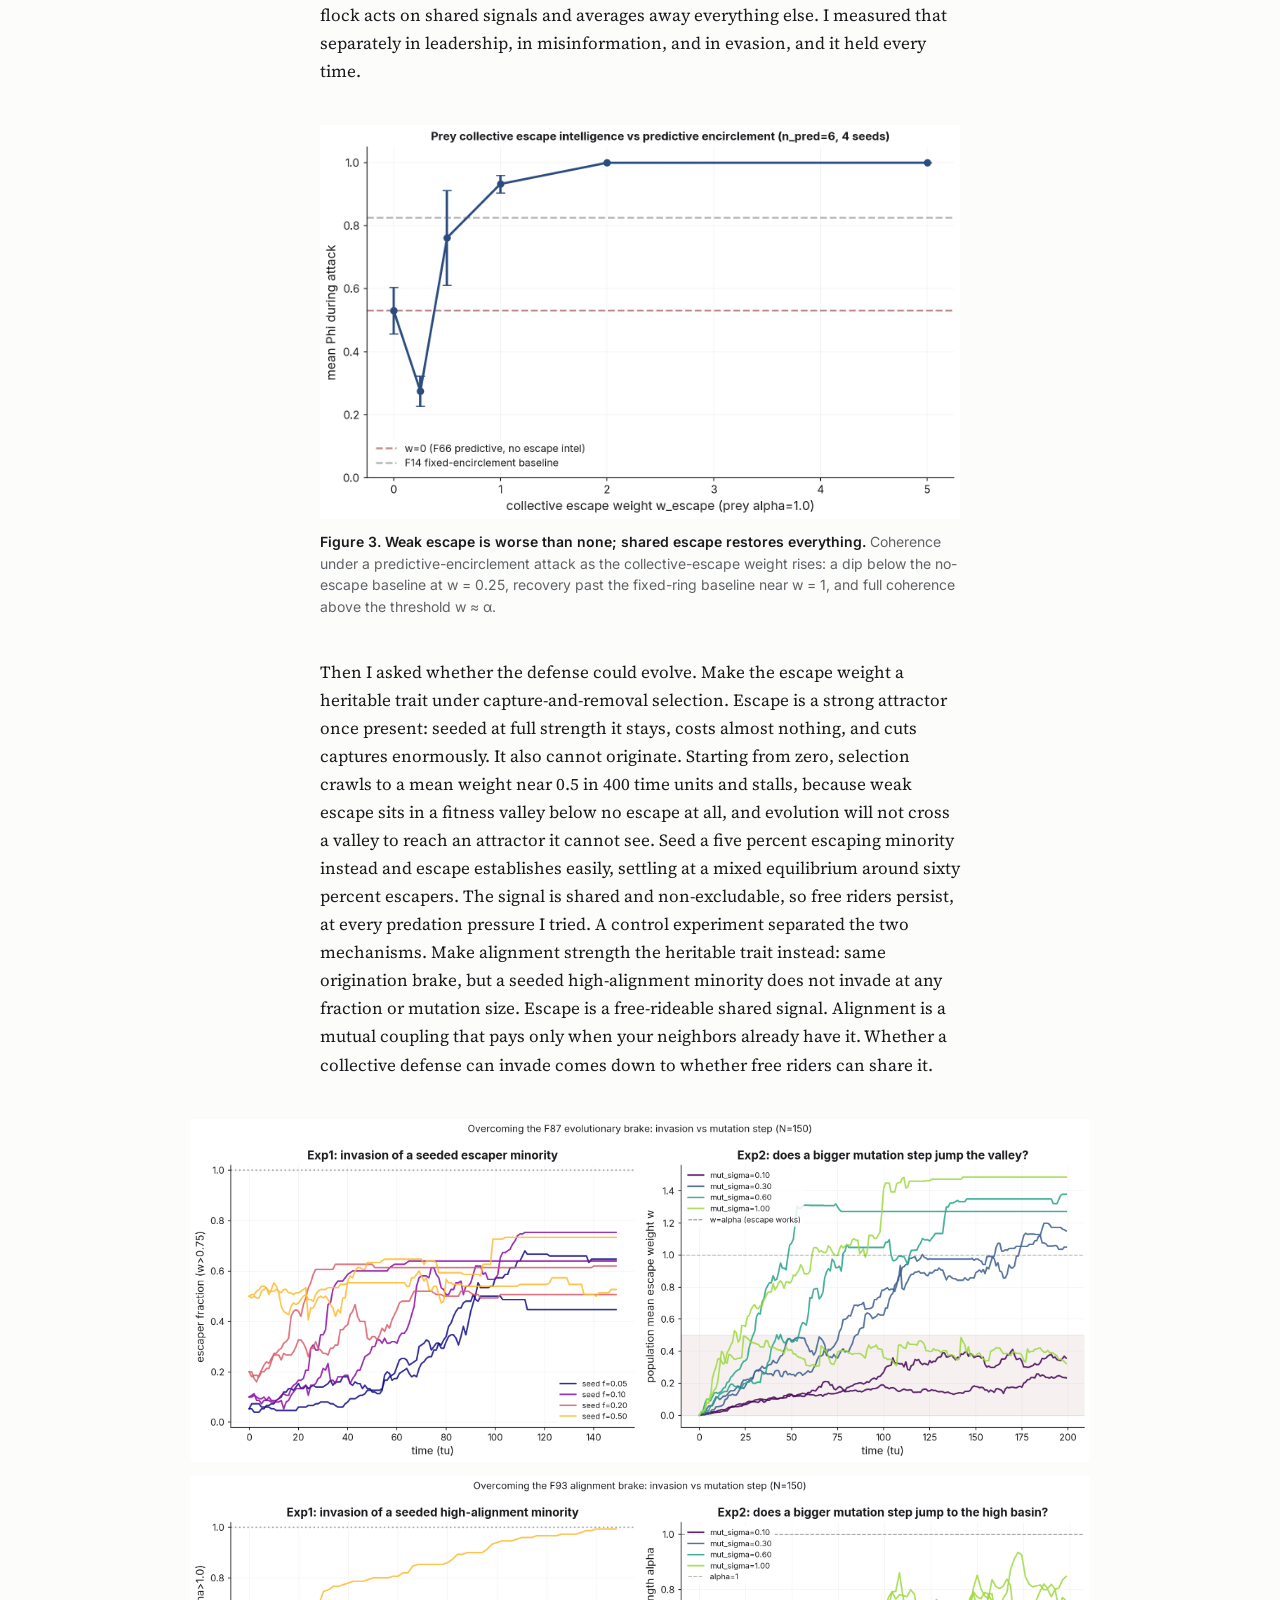
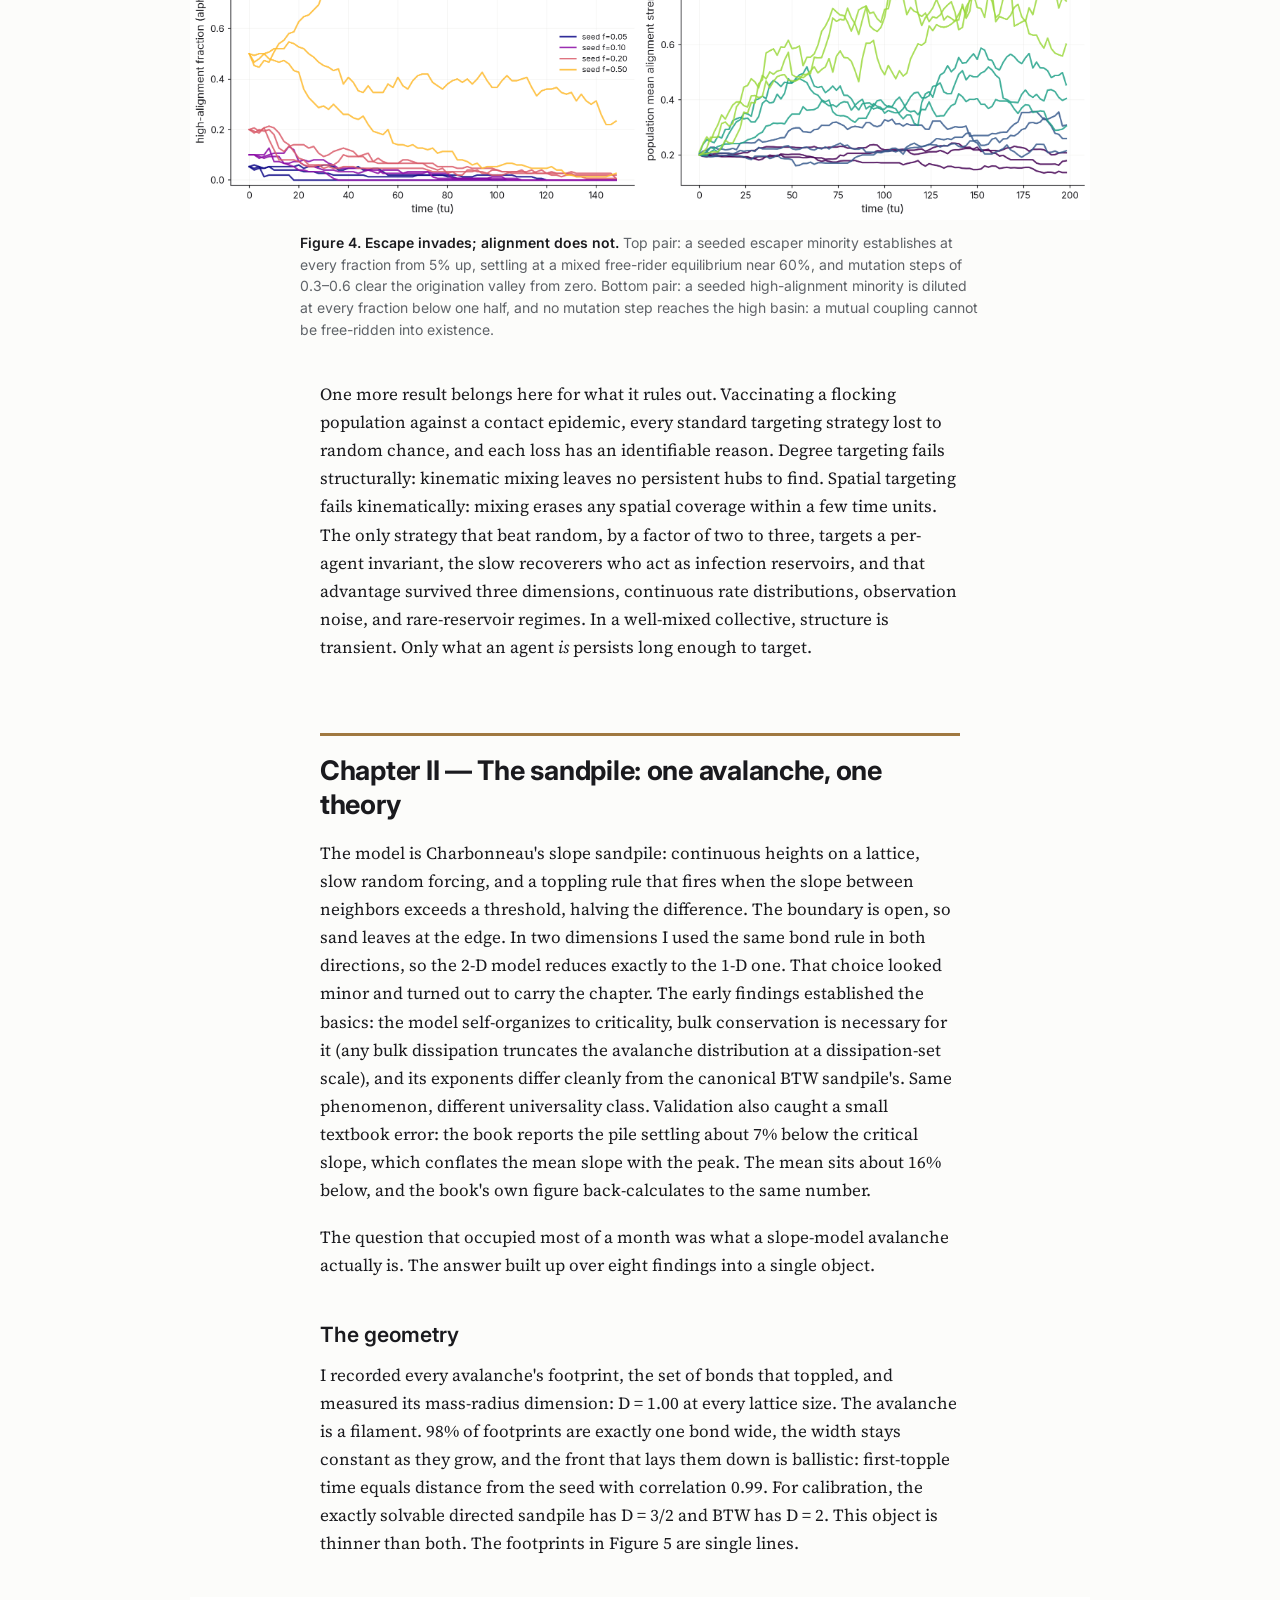
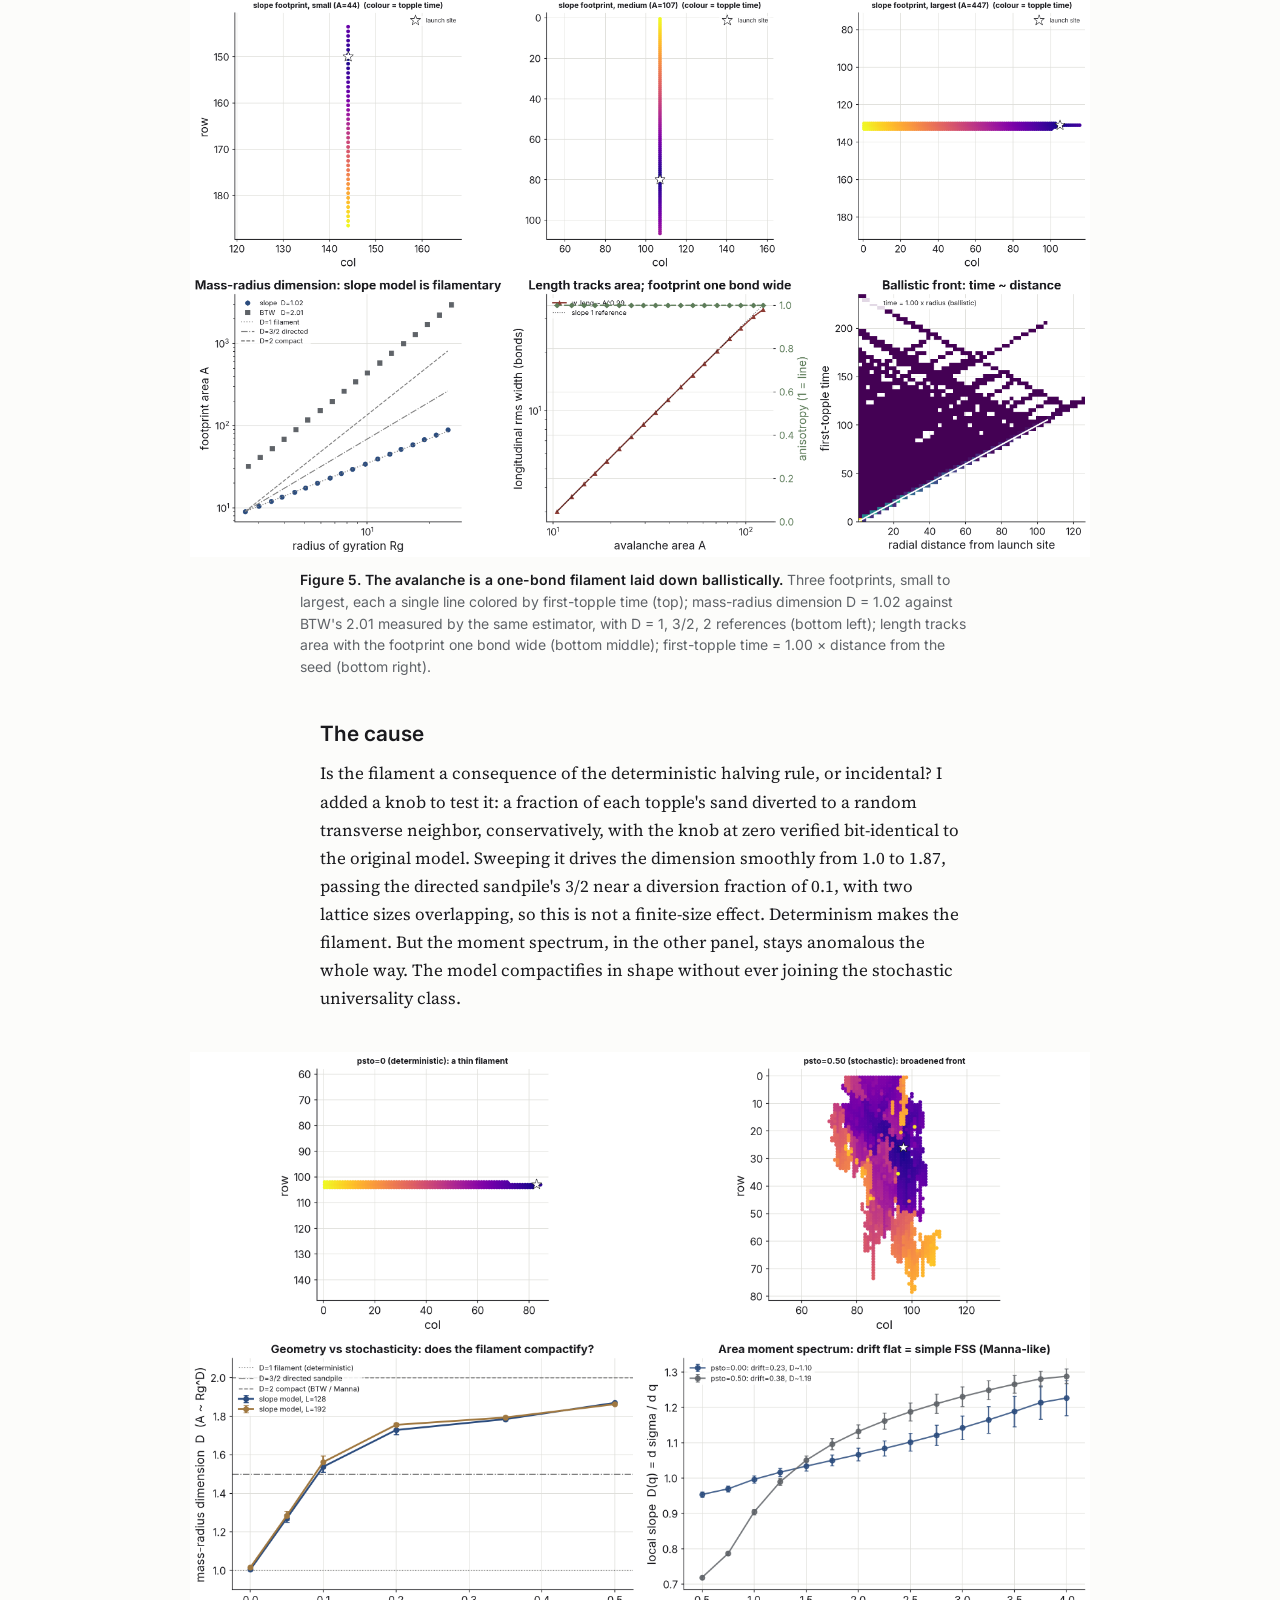
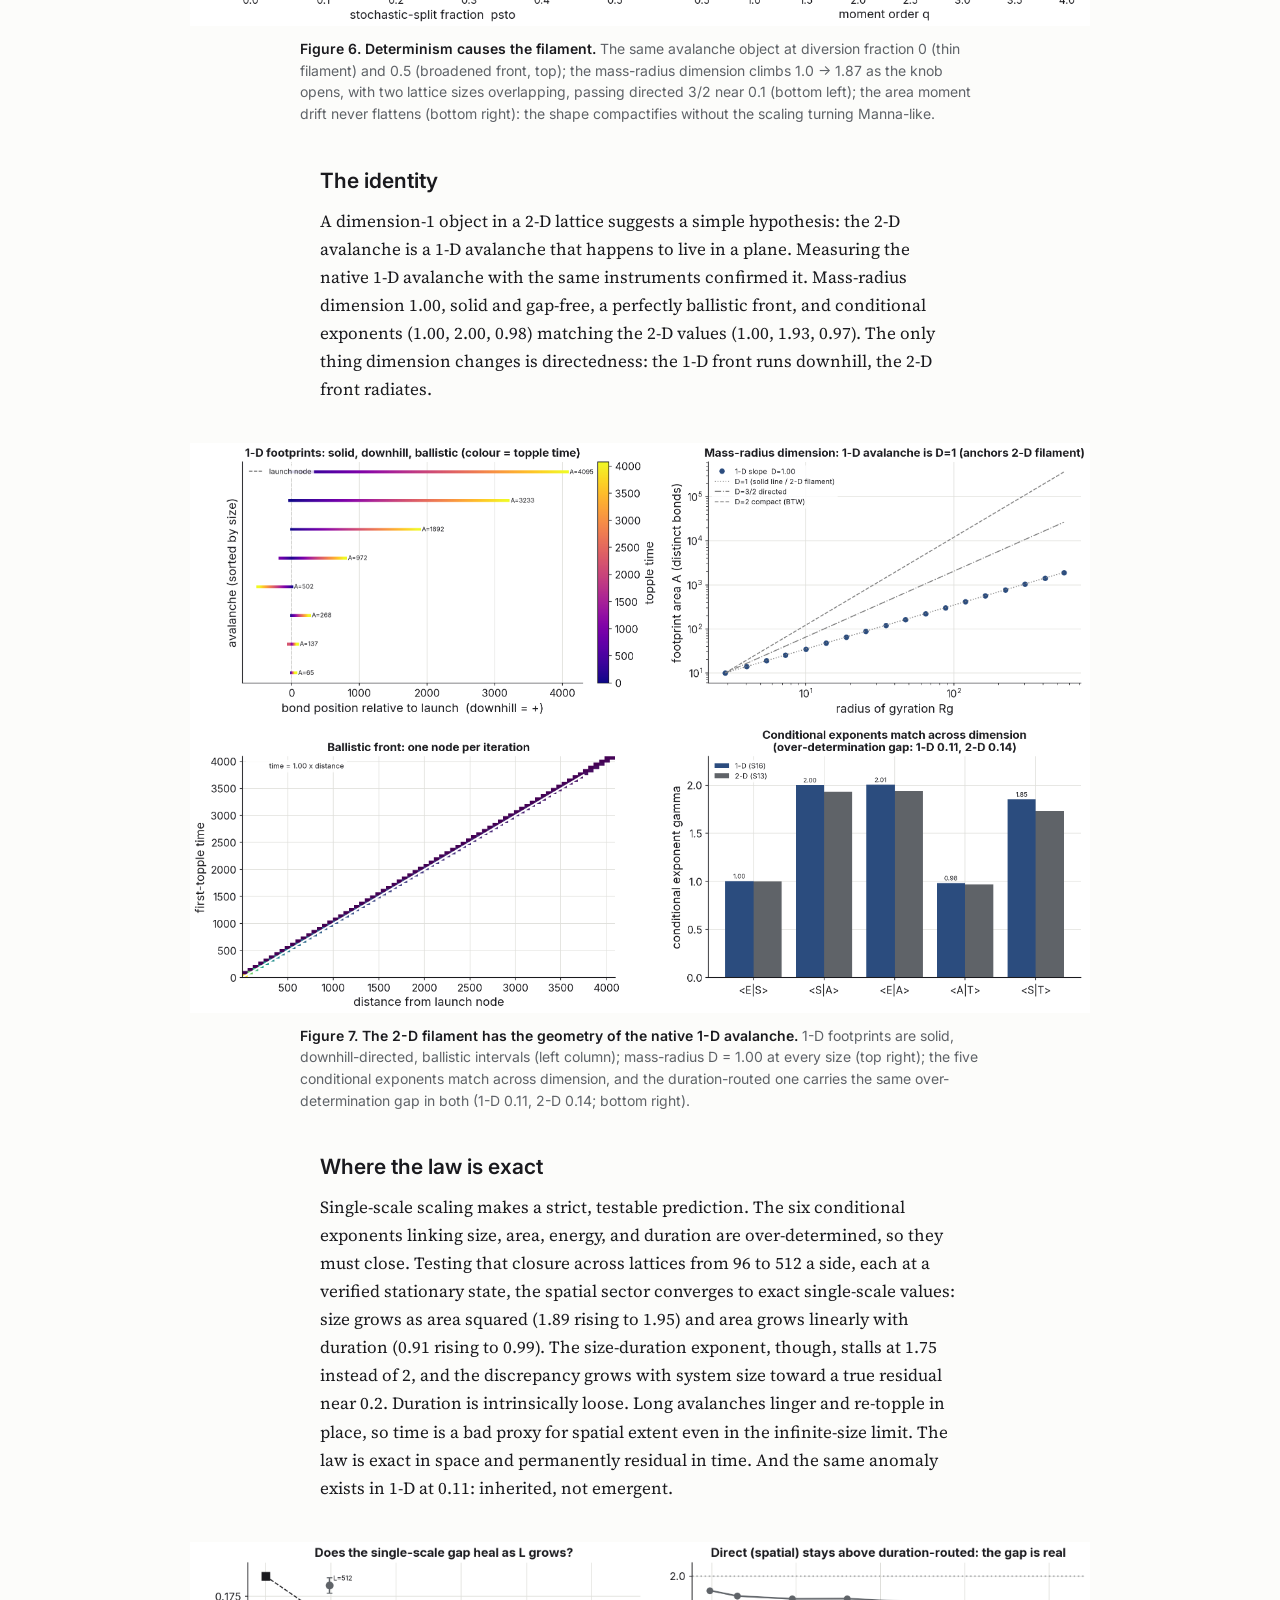
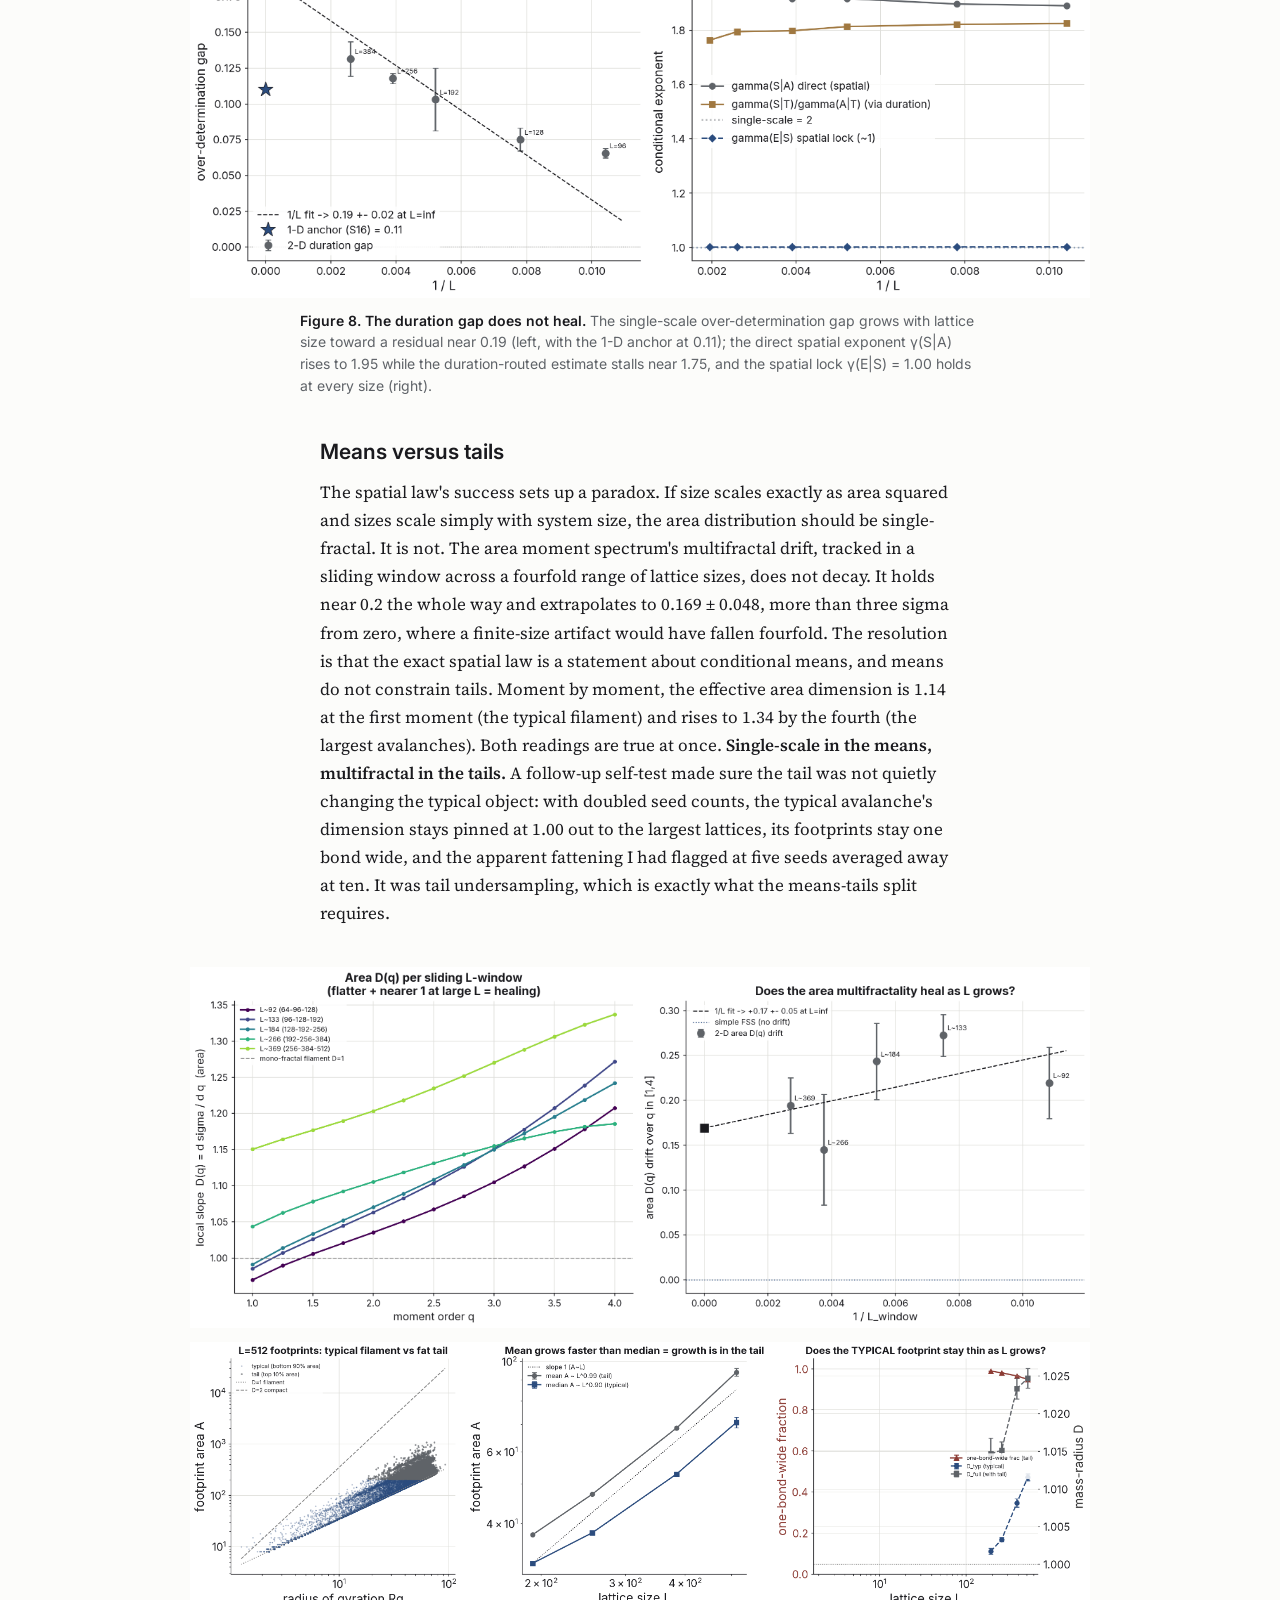
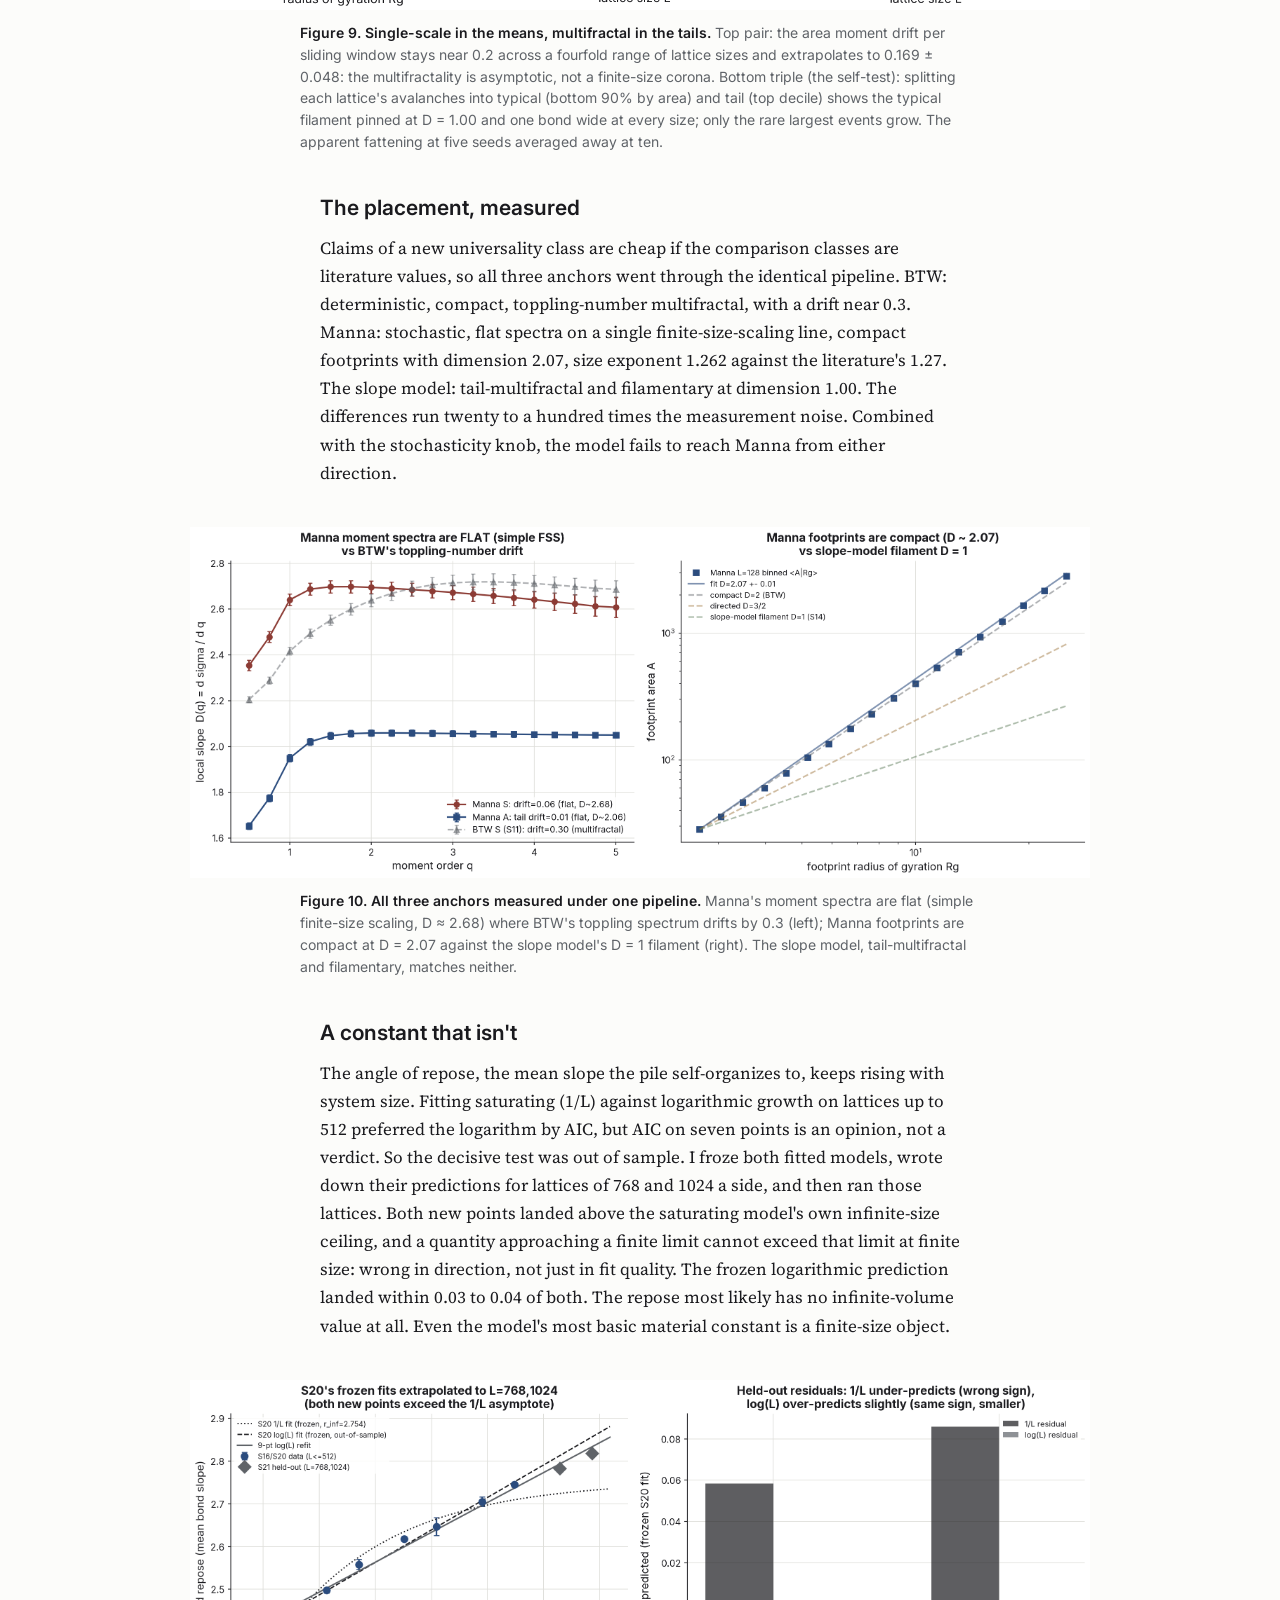
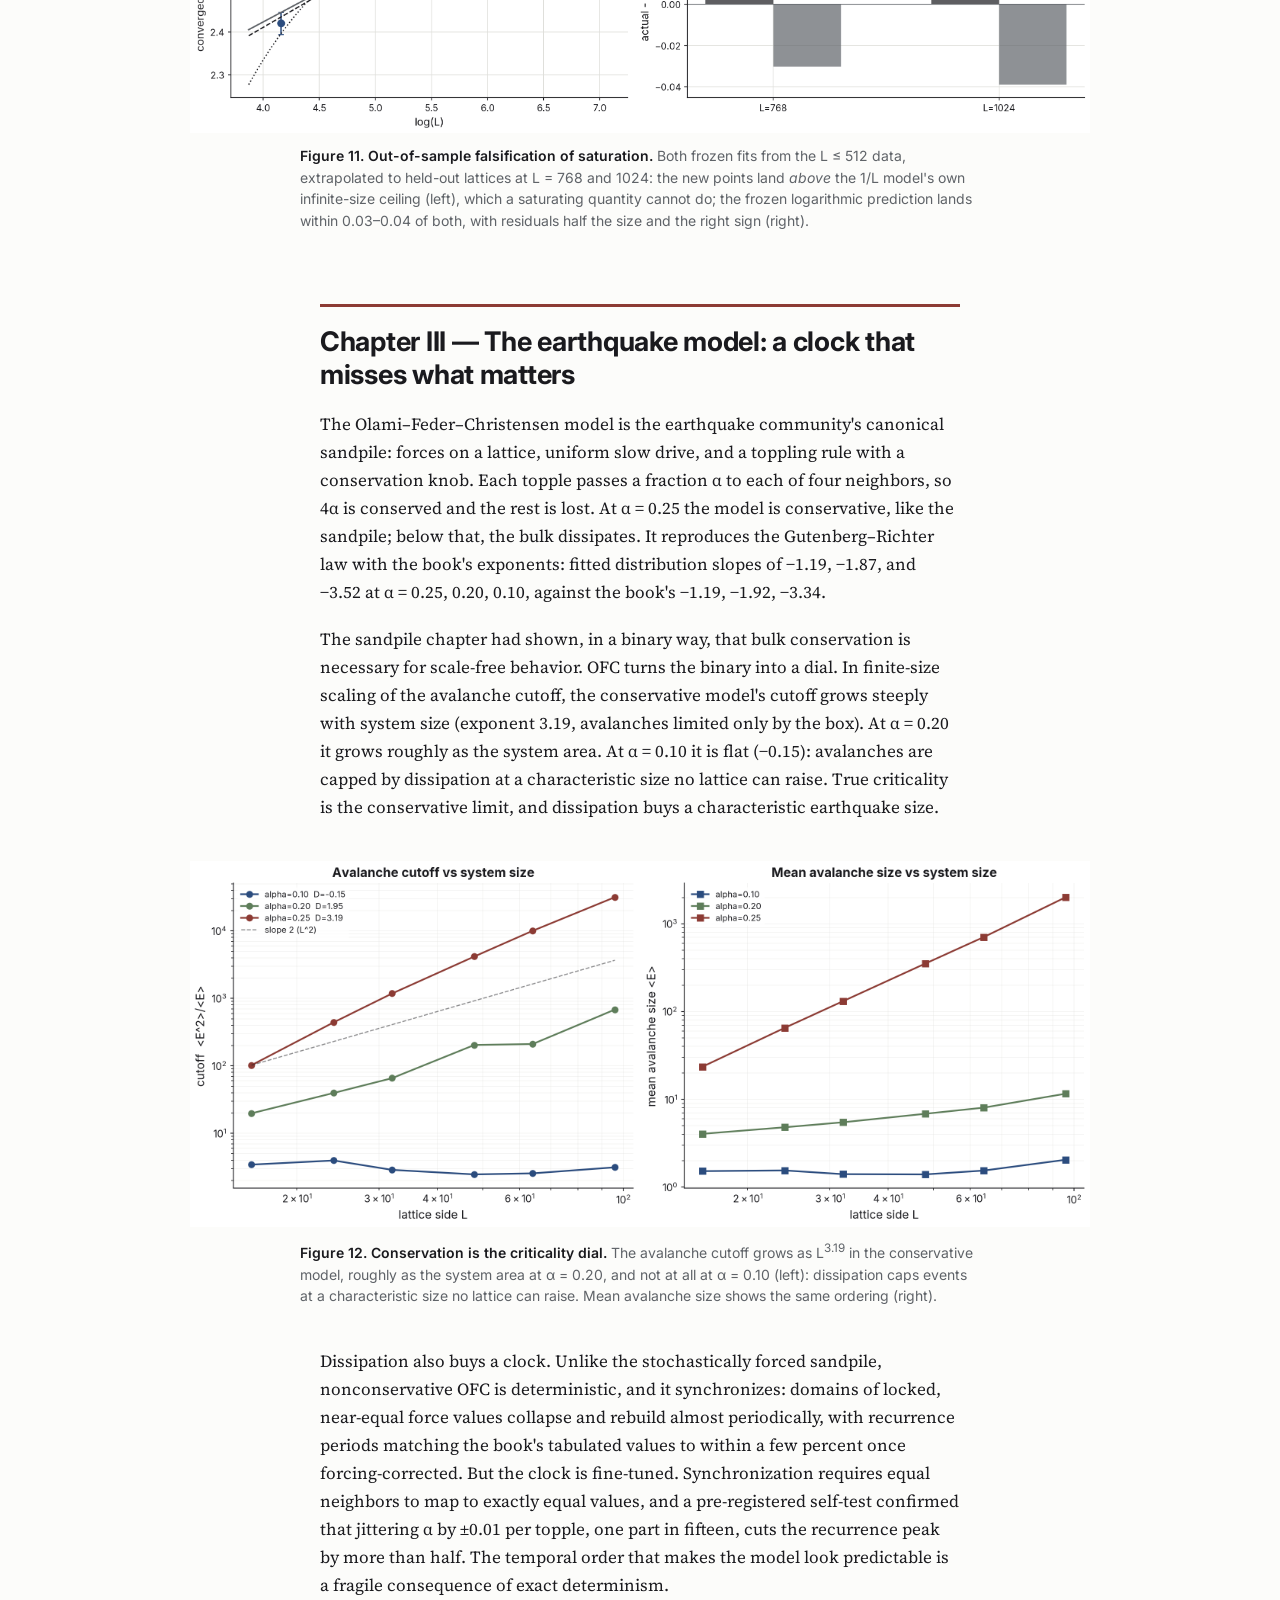
==== commit be234c58: "capstone: teaser flush with text column, compiled report PDFs, trim glance stats - teaser composite " ====
--- a/docs/index.html
+++ b/docs/index.html
@@ -42,15 +42,14 @@
   <p class="byline"><span class="name">Nathan Langley</span> &middot; PHY 351 Independent Summer Research &middot; Summer 2026</p>
   <p class="links-row">
     <a href="https://github.com/ninjahawk/swarmsim">GitHub</a><span class="sep">&middot;</span>
-    <a href="https://github.com/ninjahawk/swarmsim/blob/main/report_sandpile.md">Sandpile report</a><span class="sep">&middot;</span>
-    <a href="https://github.com/ninjahawk/swarmsim/blob/main/report_draft.md">Flocking report</a><span class="sep">&middot;</span>
+    <a href="reports/sandpile-report.pdf">Sandpile report (PDF)</a><span class="sep">&middot;</span>
+    <a href="reports/flocking-report.pdf">Flocking report (PDF)</a><span class="sep">&middot;</span>
     Findings: <a href="https://github.com/ninjahawk/swarmsim/blob/main/findings.md">flock</a>
     <a href="https://github.com/ninjahawk/swarmsim/blob/main/findings_sandpile.md">sandpile</a>
-    <a href="https://github.com/ninjahawk/swarmsim/blob/main/findings_earthquake.md">earthquake</a><span class="sep">&middot;</span>
-    <a href="https://htmlpreview.github.io/?https://github.com/ninjahawk/swarmsim/blob/main/logs.html">Research log</a>
+    <a href="https://github.com/ninjahawk/swarmsim/blob/main/findings_earthquake.md">earthquake</a>
   </p>
 
-  <figure class="wide" style="margin-top:0;">
+  <figure class="teaser" style="margin-top:0;">
     <img src="figures/teaser.png" alt="Three-panel composite. Panel a: one avalanche footprint from each sandpile model at the same radius of gyration — the slope model's is a thin line (D = 1.00), BTW's and Manna's are compact blobs (D near 2). Panel b: area moment dimension D(q) versus moment order — flat near 2.05 for Manna and BTW, rising from about 1.0 to 1.3 for the slope model. Panel c: an avalanche-size time series with forecast times marked — forecasts catch many large events but only 4 of the 43 largest-decile events.">
     <figcaption><strong>The law and its edge, once per chapter.</strong> (a) One avalanche from each sandpile model at the same radius: the slope model's typical avalanche is a one-bond filament where BTW's and Manna's are compact. (b) The slope model's area moment dimension rises from means to tails while the comparison classes stay flat: the mean is lawful, the tail is not. (c) The earthquake model's rhythm-based forecast beats chance on typical events (precision 0.68 vs 0.44) and catches 4 of the 43 largest.</figcaption>
   </figure>
@@ -58,15 +57,6 @@
 
 <section id="glance">
   <h2>At a glance</h2>
-
-  <div class="stat-strip" aria-label="Project statistics">
-    <div class="stat"><span class="num">3</span><span class="label">systems</span></div>
-    <div class="stat"><span class="num">123</span><span class="label">findings</span></div>
-    <div class="stat"><span class="num">157.0</span><span class="label">hours</span></div>
-    <div class="stat"><span class="num">133</span><span class="label">scripts</span></div>
-    <div class="stat"><span class="num">9</span><span class="label">self-tests</span></div>
-    <div class="stat"><span class="num">10</span><span class="label">corrections</span></div>
-  </div>
 
   <ul class="glance-list">
     <li class="g-flock">
@@ -90,7 +80,7 @@
 
 <section id="abstract">
   <h2>Abstract</h2>
-  <p>Over one summer I built and measured three canonical models of collective behavior: a flock of aligning agents, a sandpile that organizes itself to a critical state, and the Olami&ndash;Feder&ndash;Christensen earthquake model. Each started as a textbook exercise and ended somewhere the textbook does not go. The reason this page exists is that the same pattern kept turning up in all three. Typical behavior obeys laws sharp enough to fit to two decimal places: an averaging law in the flock, an exact spatial scaling law in the sandpile, a recurrence rhythm in the earthquake model. And in each case the events that matter most slip out from under the law by a route you can measure. Correlated signals defeat the flock's averaging. The sandpile's largest avalanches stay multifractal while its typical ones turn exact. The earthquake model's biggest events fall off its clock even though the mechanism is fully known. This page is the argument; the 123 documented findings and 133 scripts behind it are in the repository.</p>
+  <p>Over one summer I built and measured three canonical models of collective behavior: a flock of aligning agents, a sandpile that organizes itself to a critical state, and the Olami&ndash;Feder&ndash;Christensen earthquake model. Each started as a textbook exercise and ended somewhere the textbook does not go. The same pattern kept turning up in all three. Typical behavior obeys laws sharp enough to fit to two decimal places: an averaging law in the flock, an exact spatial scaling law in the sandpile, a recurrence rhythm in the earthquake model. And in each case the events that matter most slip out from under the law by a route you can measure. Correlated signals defeat the flock's averaging. The sandpile's largest avalanches stay multifractal while its typical ones turn exact. The earthquake model's biggest events fall off its clock even though the mechanism is fully known.</p>
 
 </section>
 
--- a/docs/style.css
+++ b/docs/style.css
@@ -214,6 +214,8 @@
   height: auto;
 }
 figure img + img { margin-top: 14px; }
+/* teaser hero: sit flush with the text column, not outset like chapter figures */
+figure.teaser { width: 100%; margin-left: auto; margin-right: auto; }
 figure.archive img {
   width: 100%;
   max-width: var(--body-w);
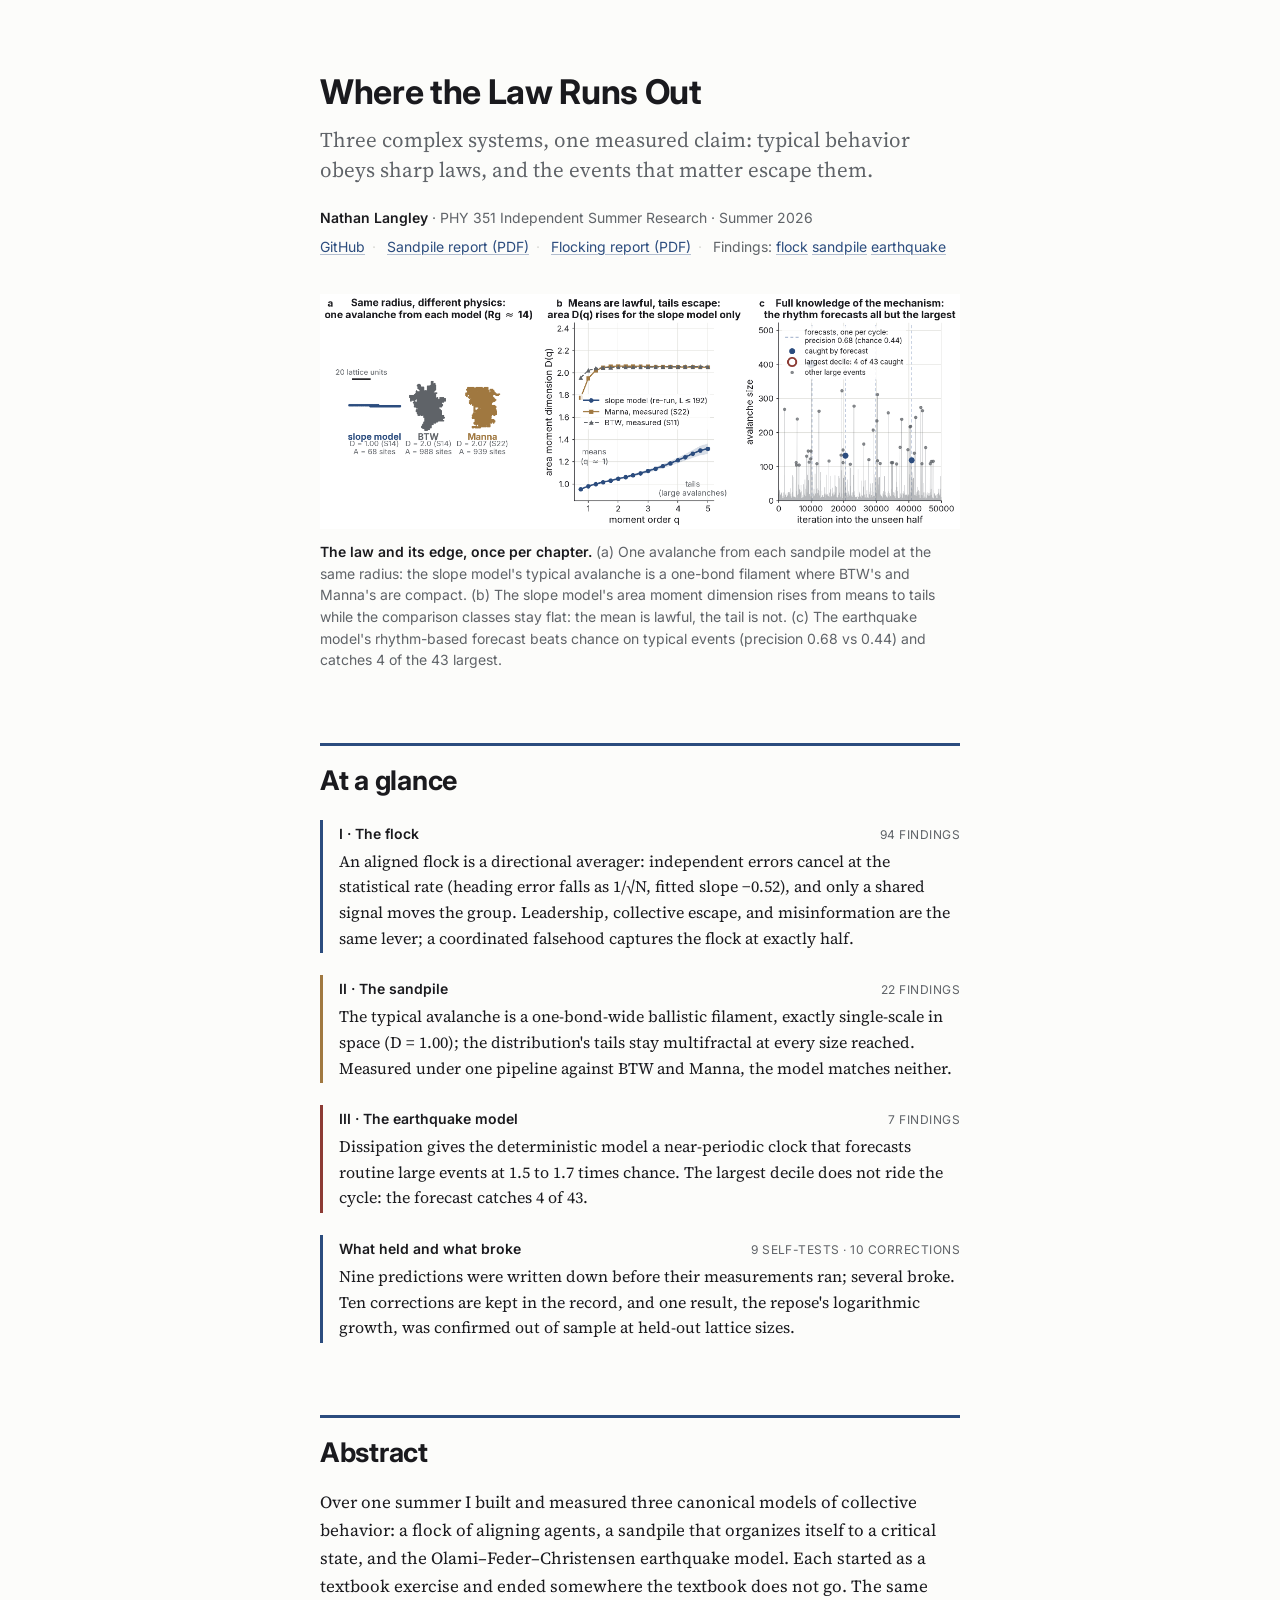
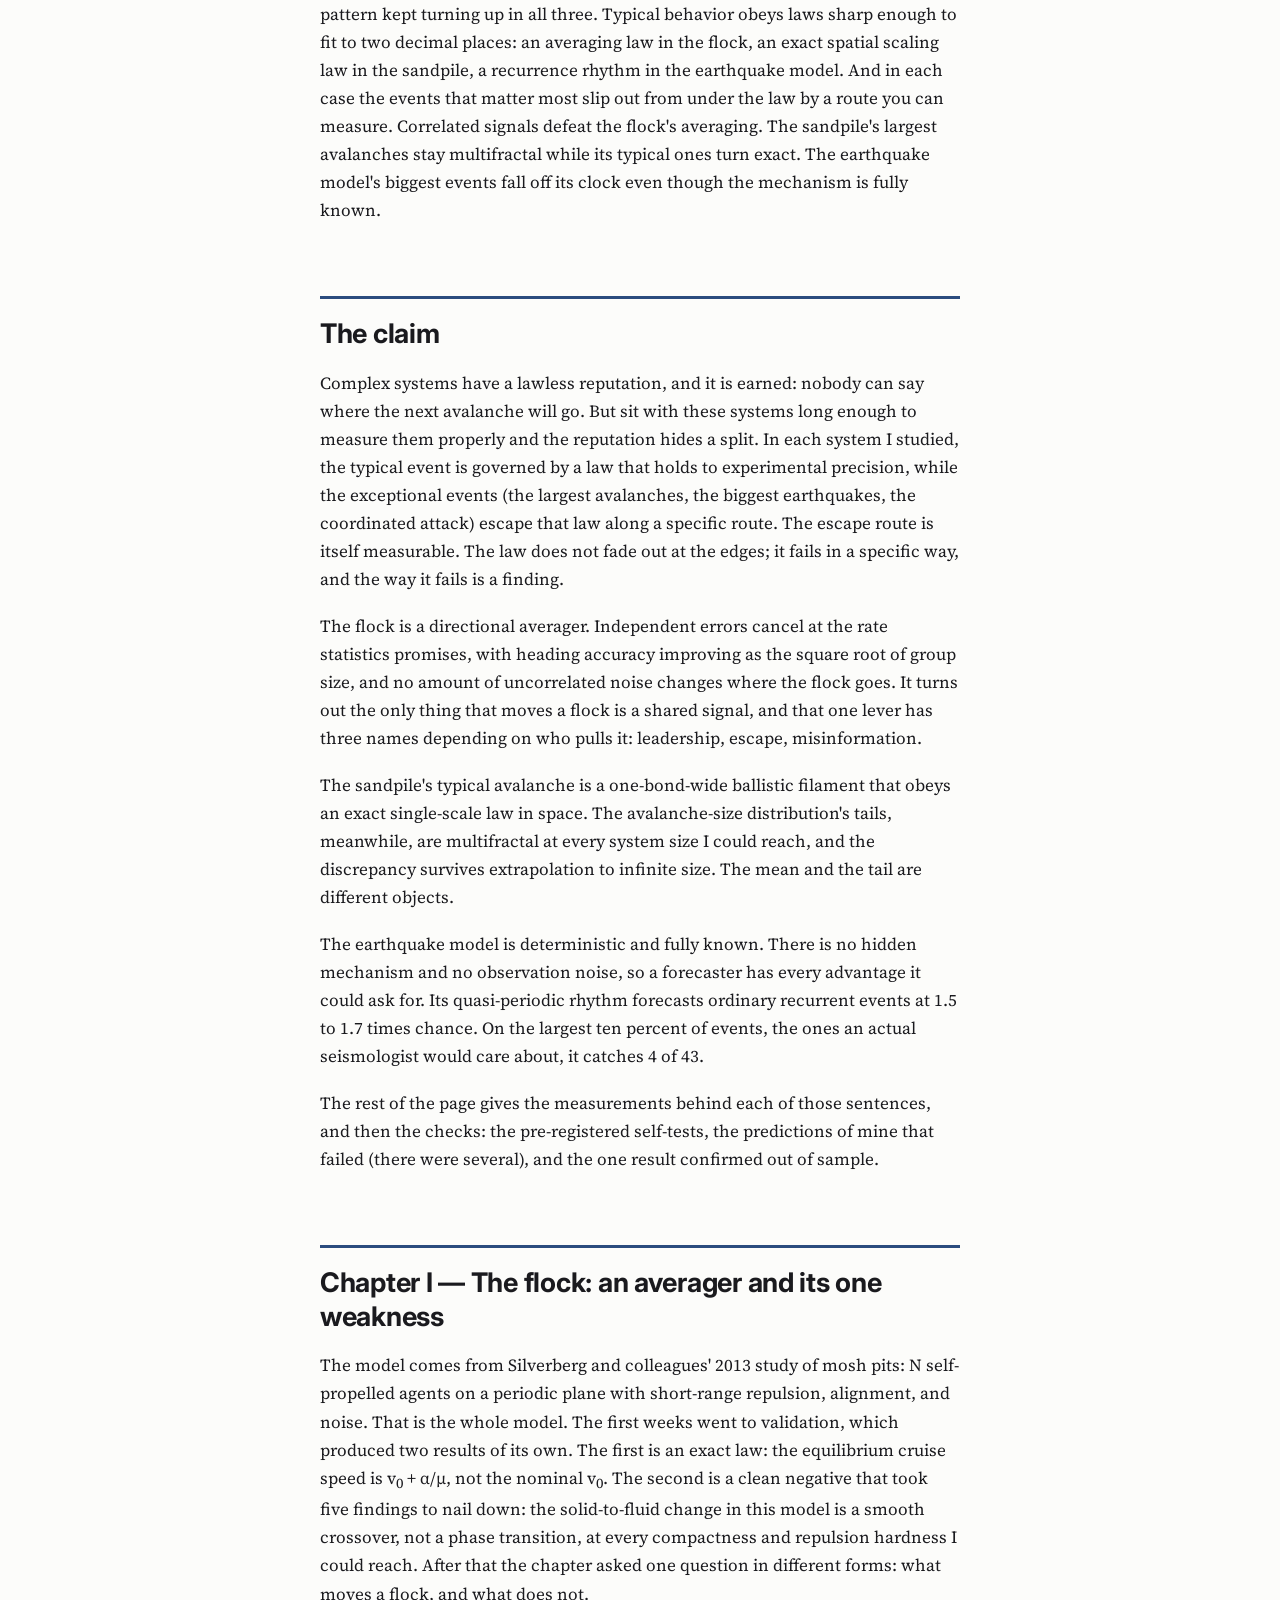
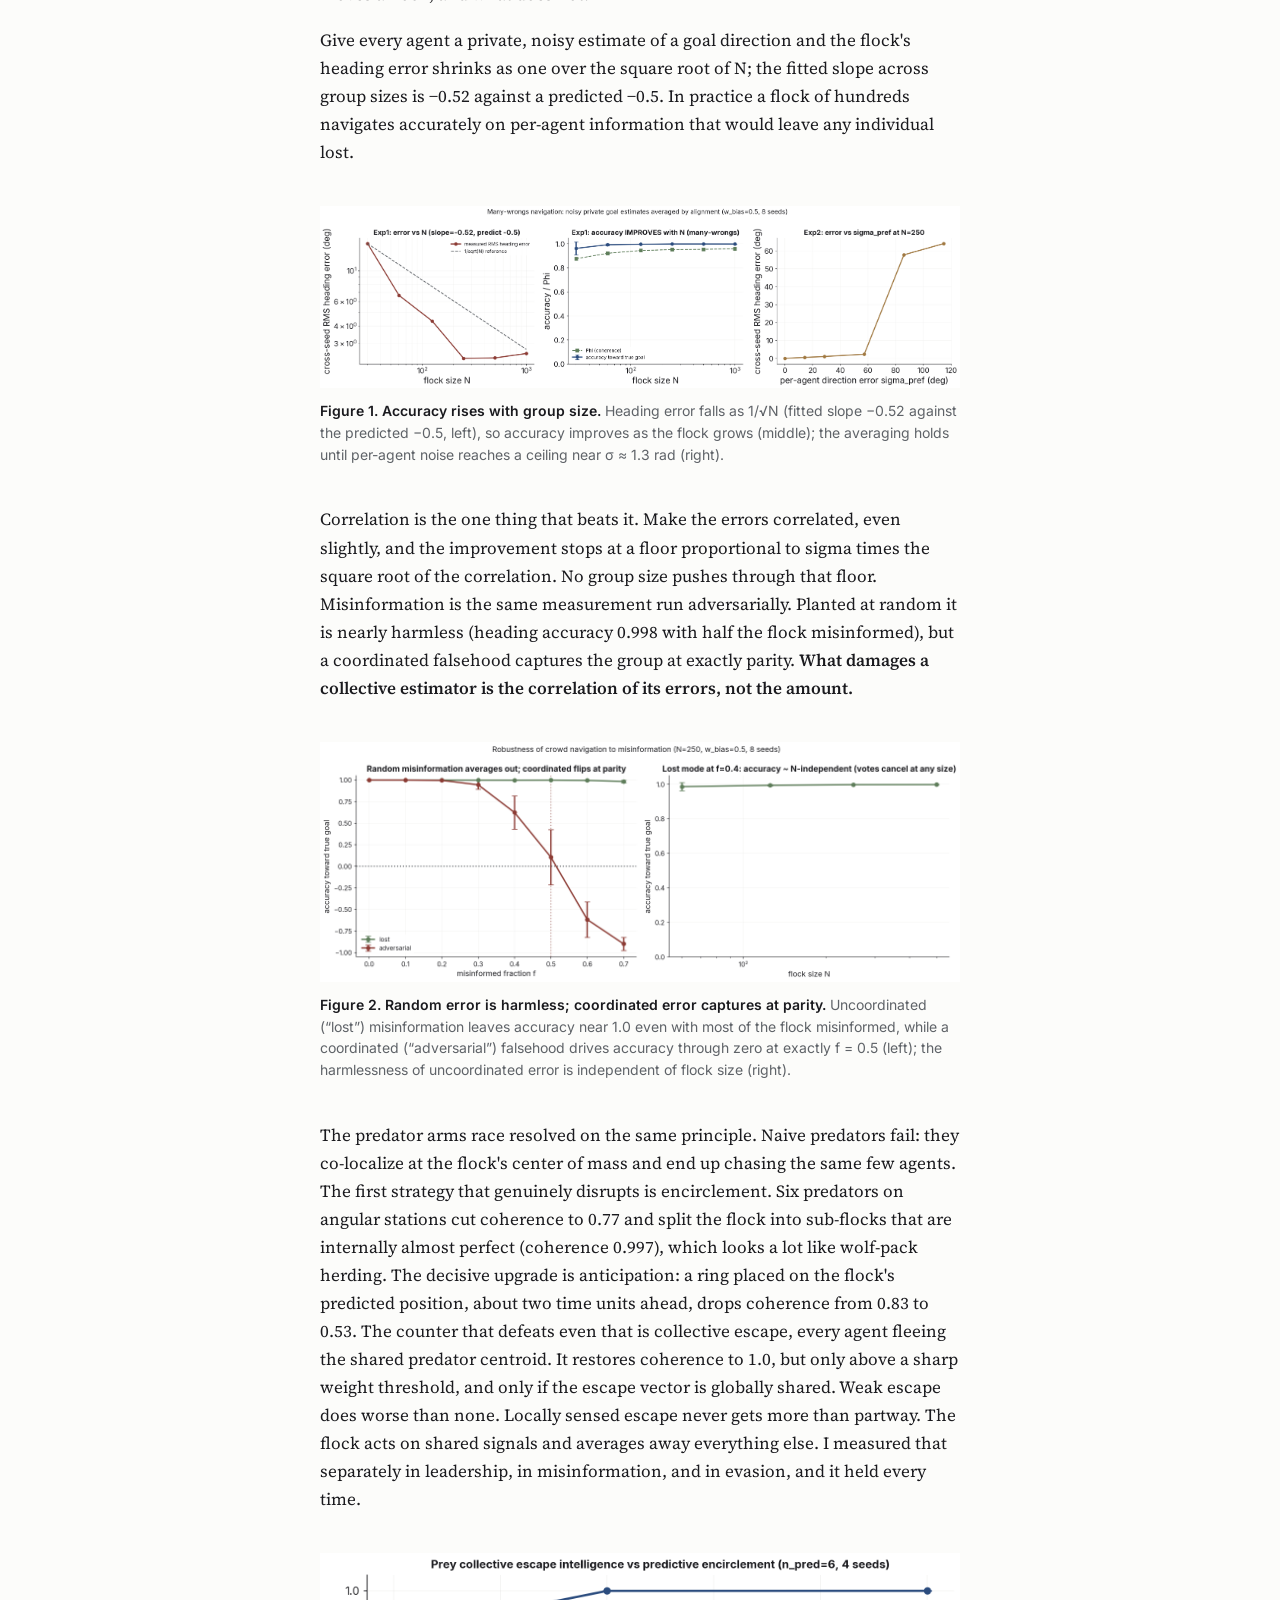
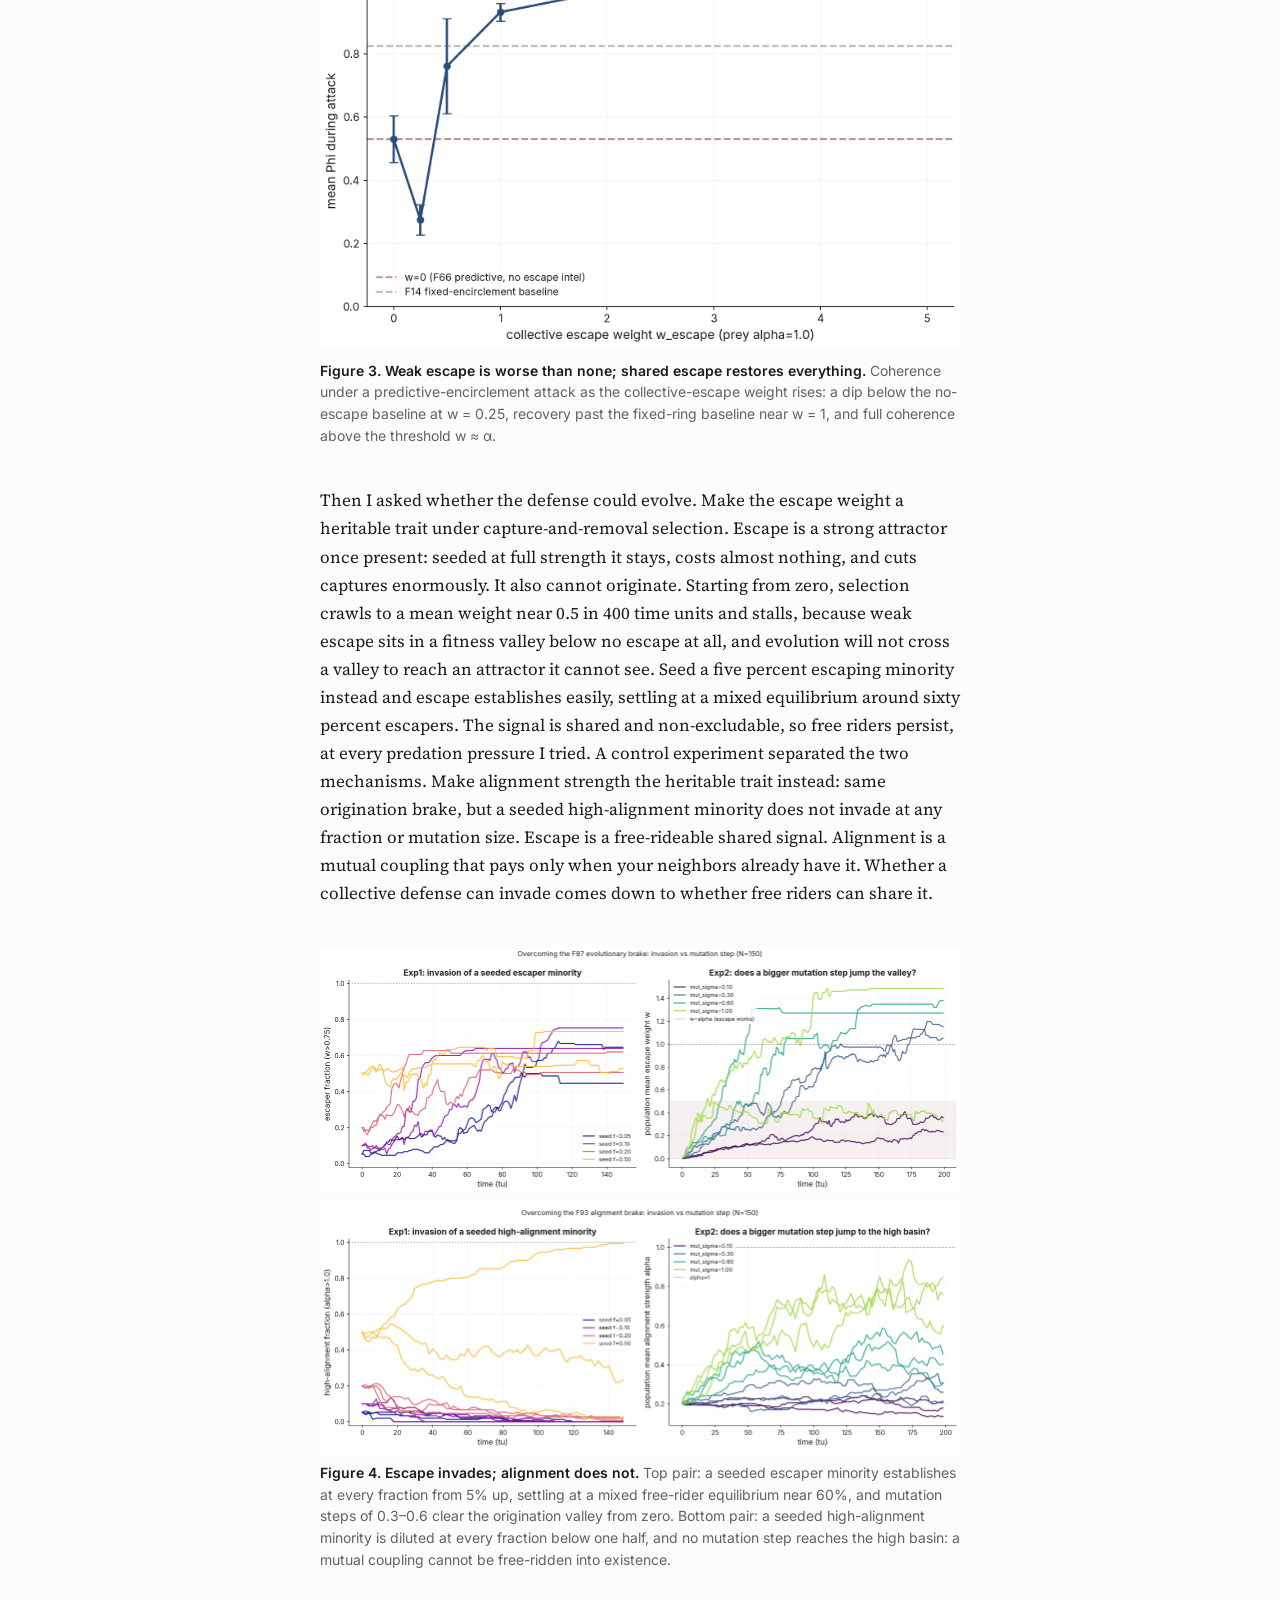
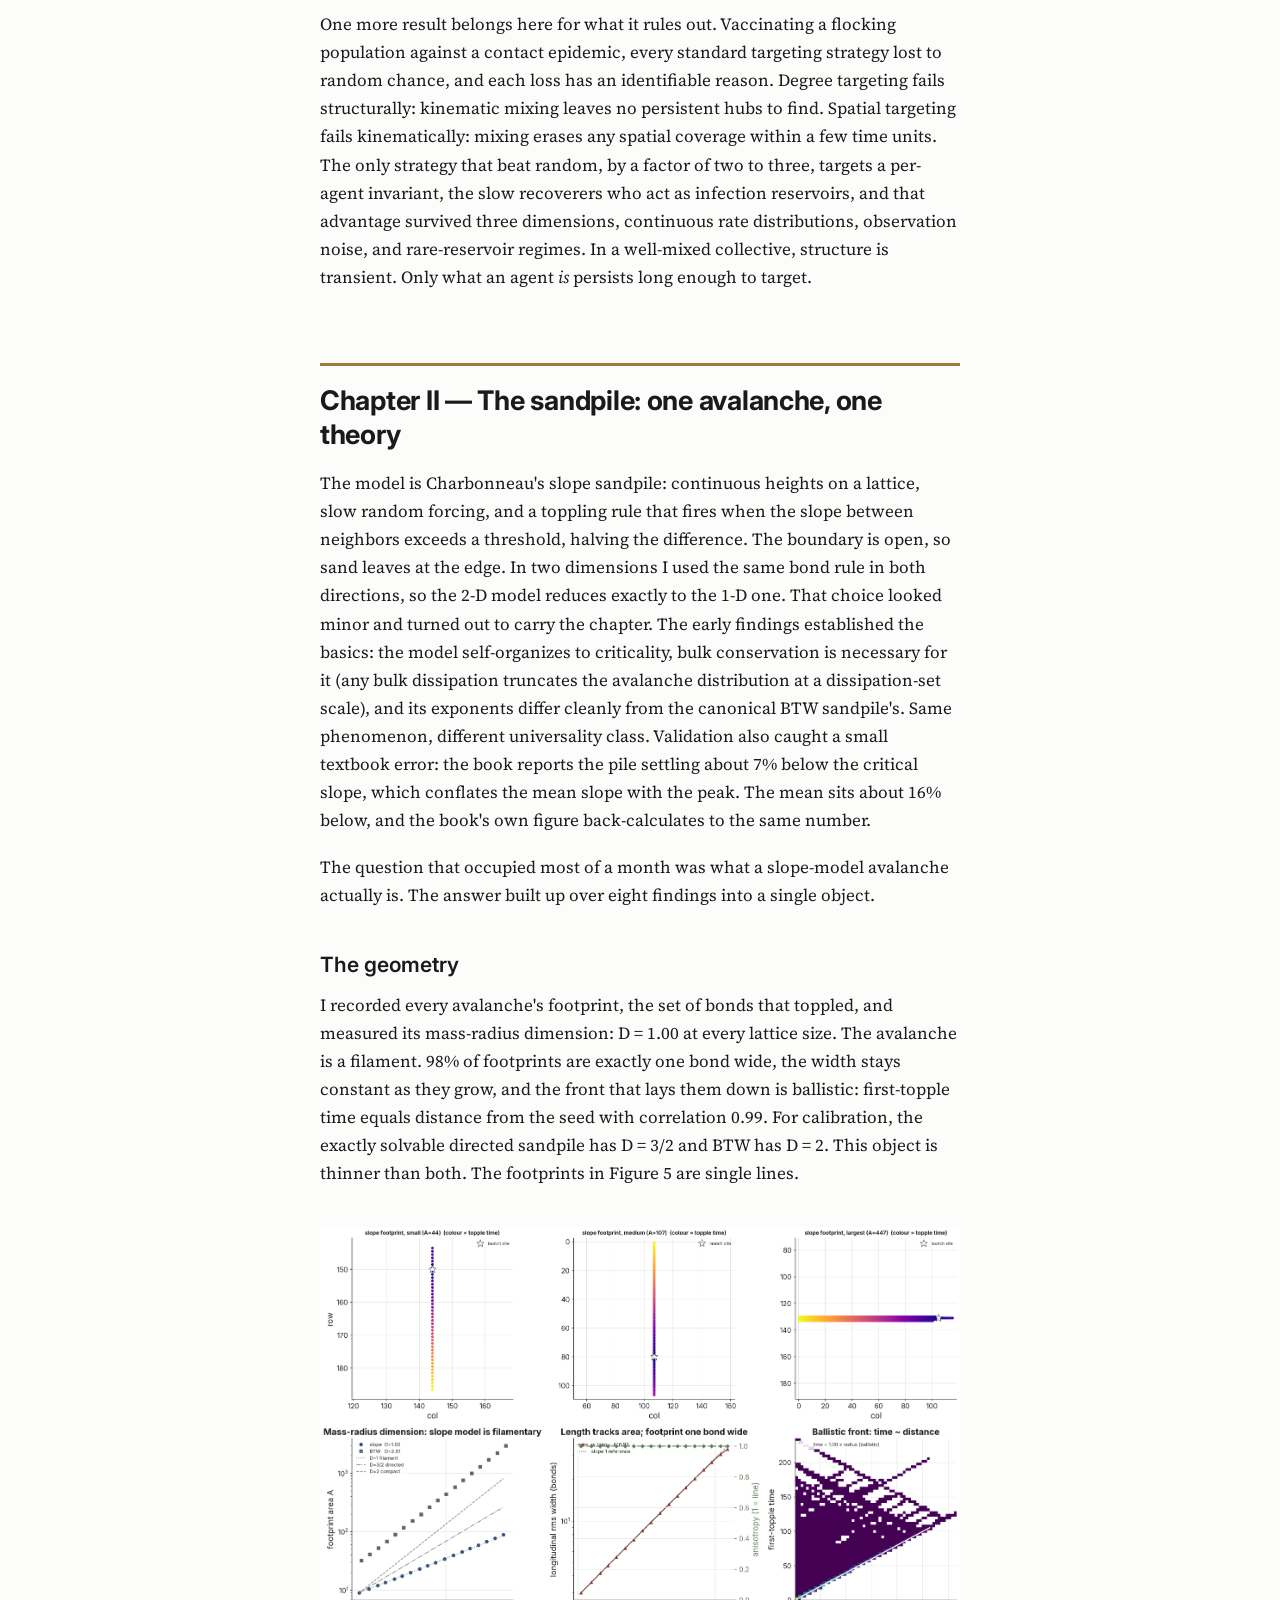
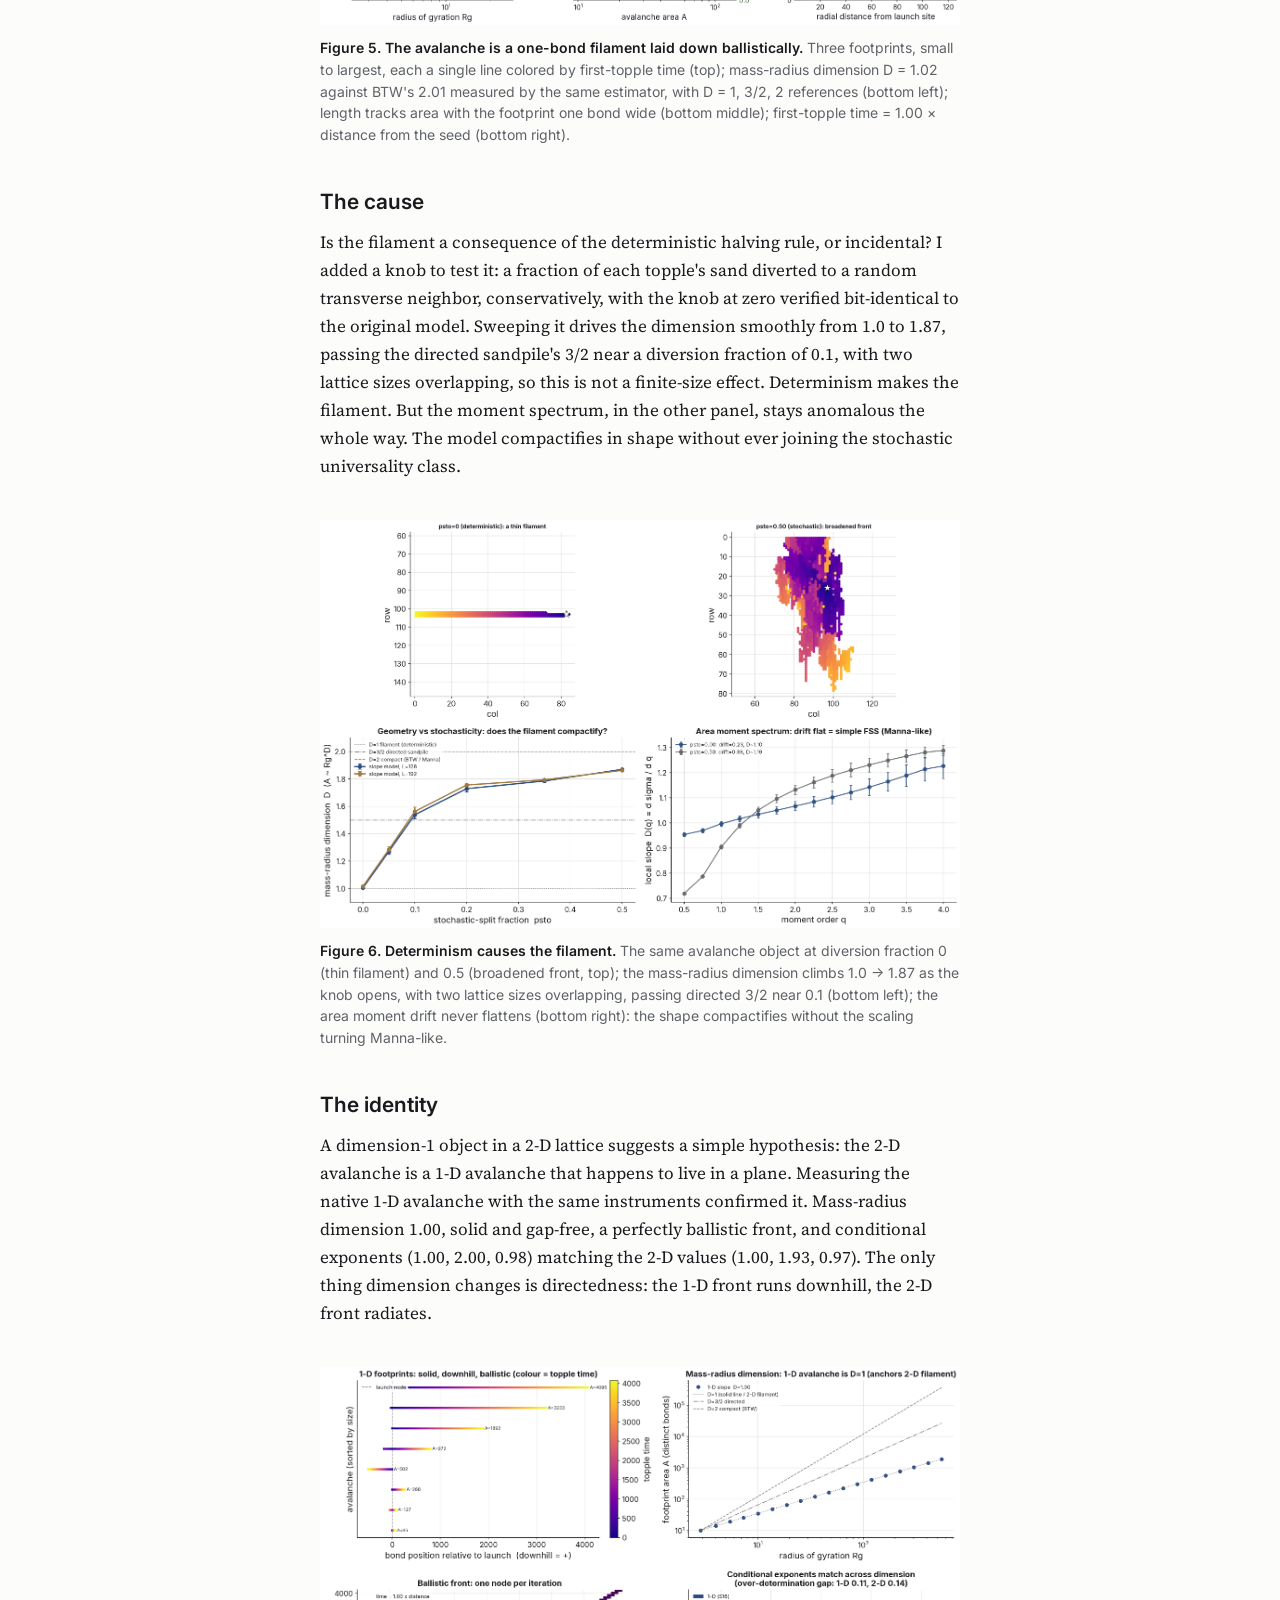
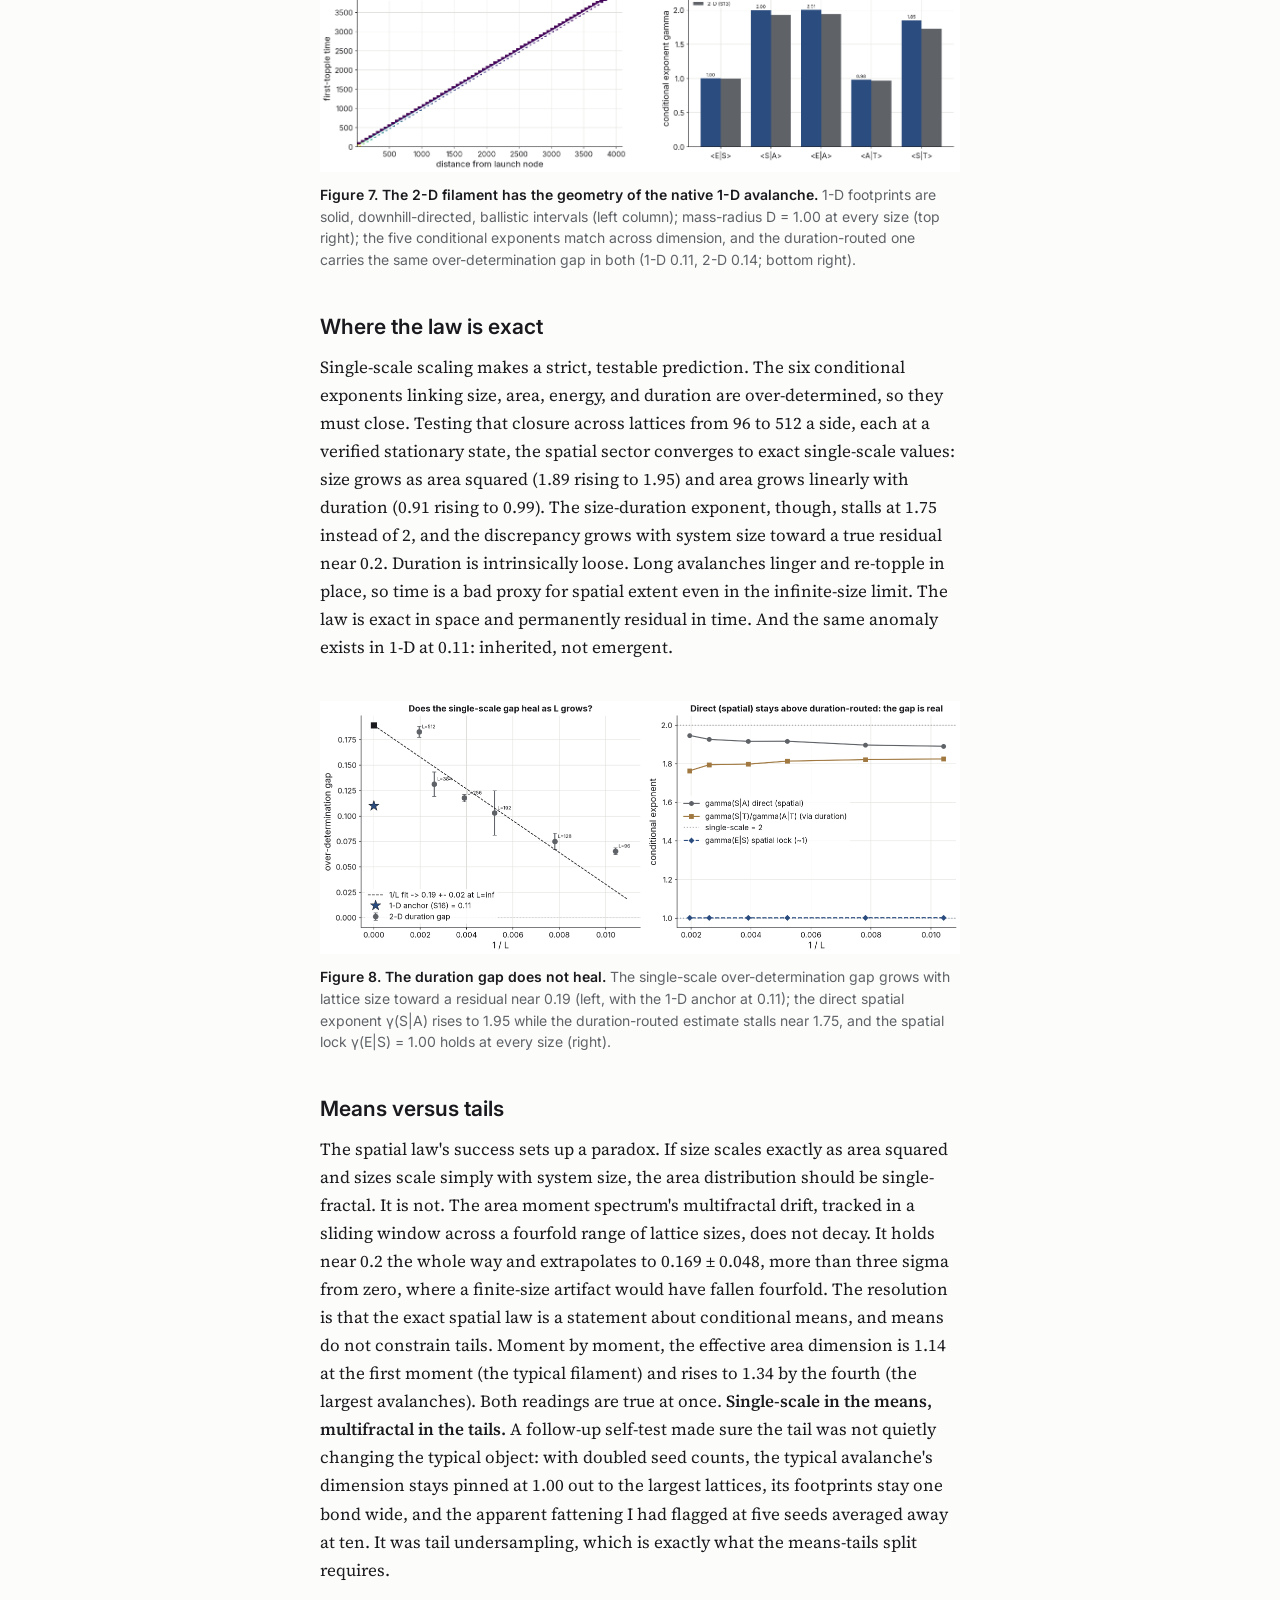
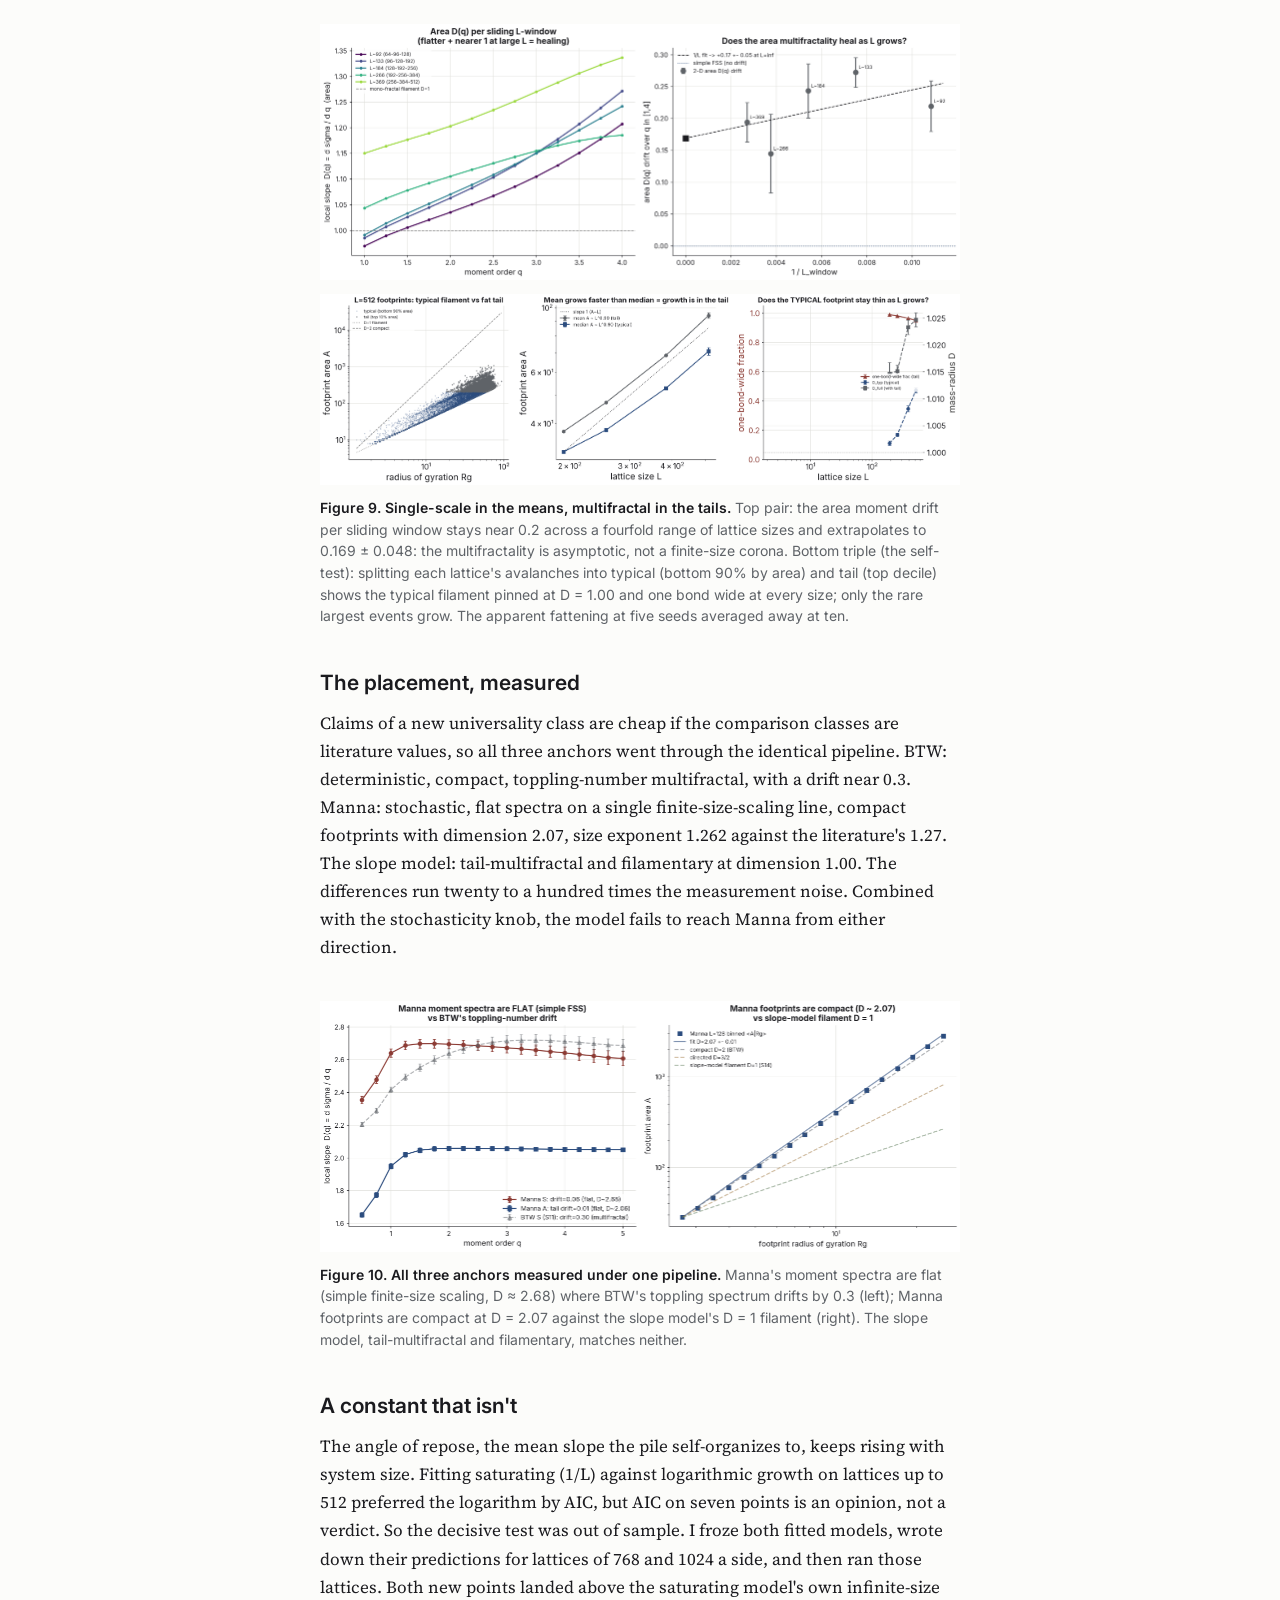
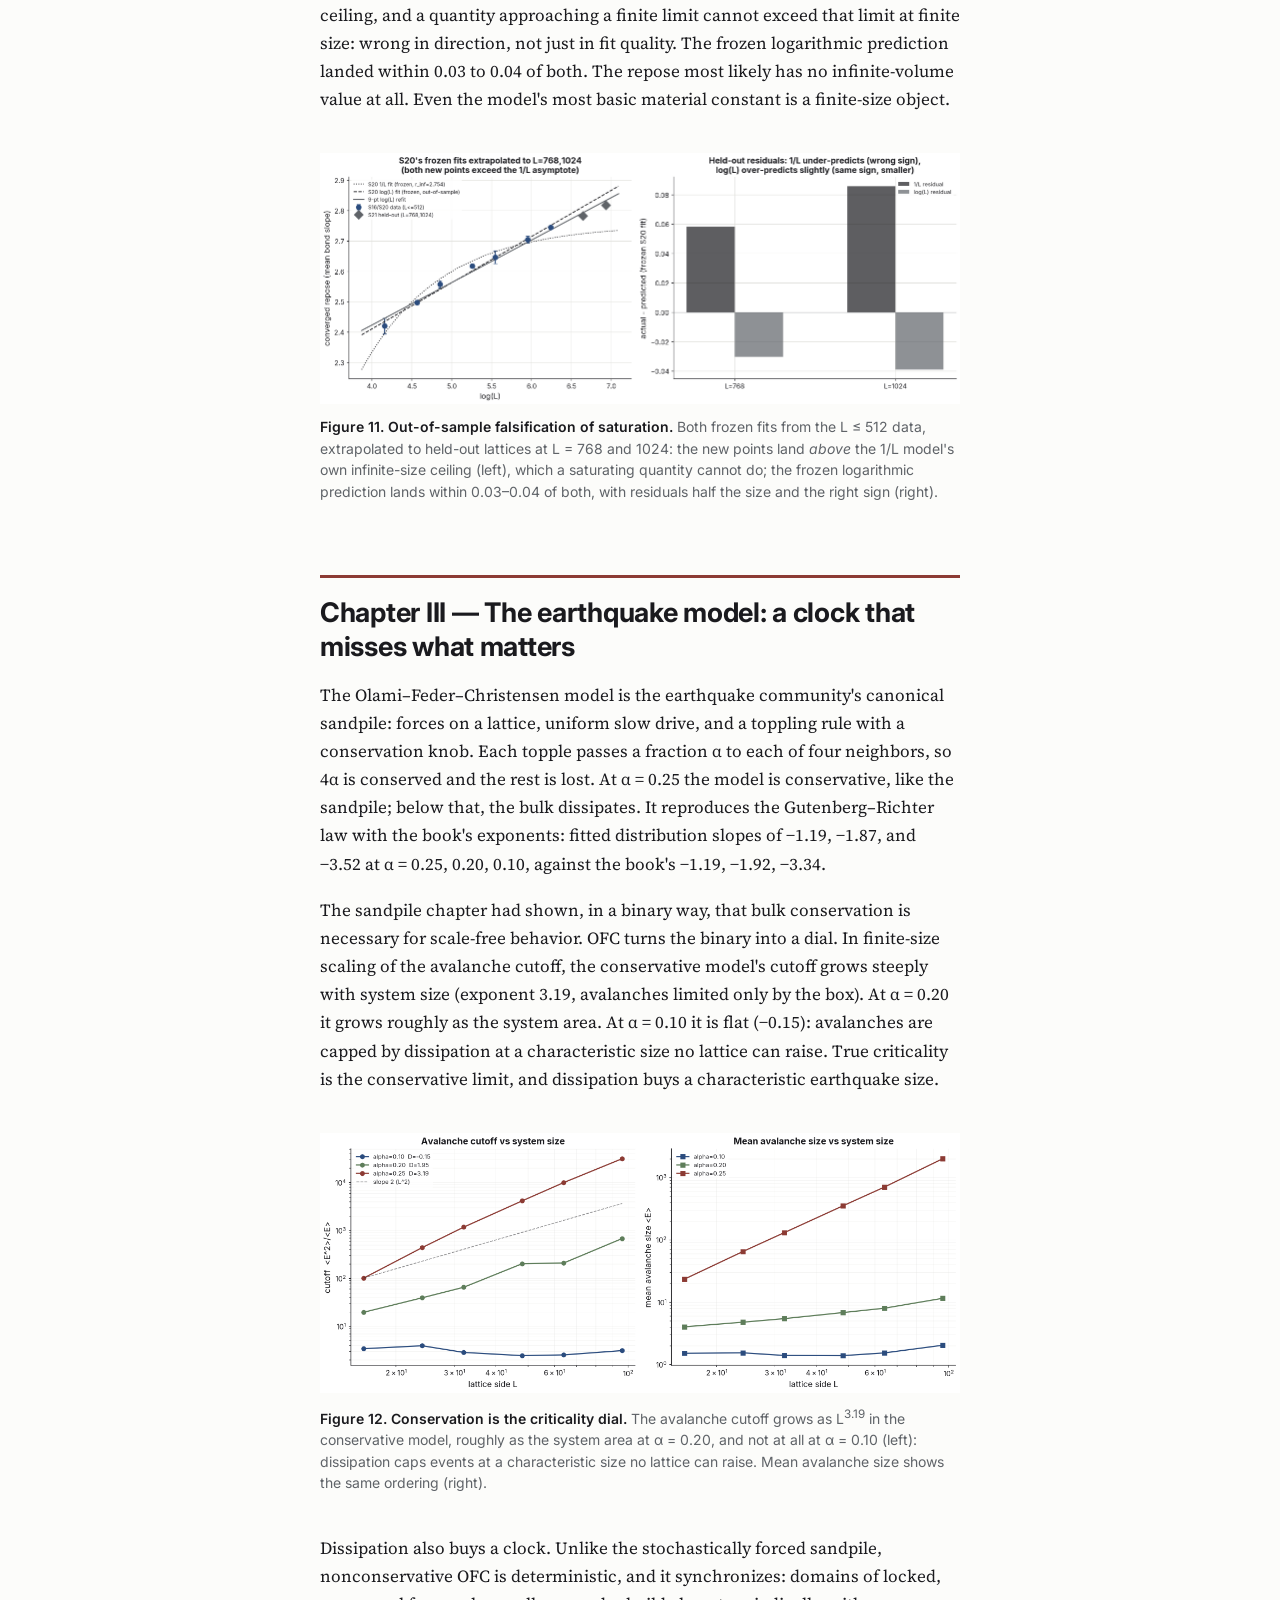
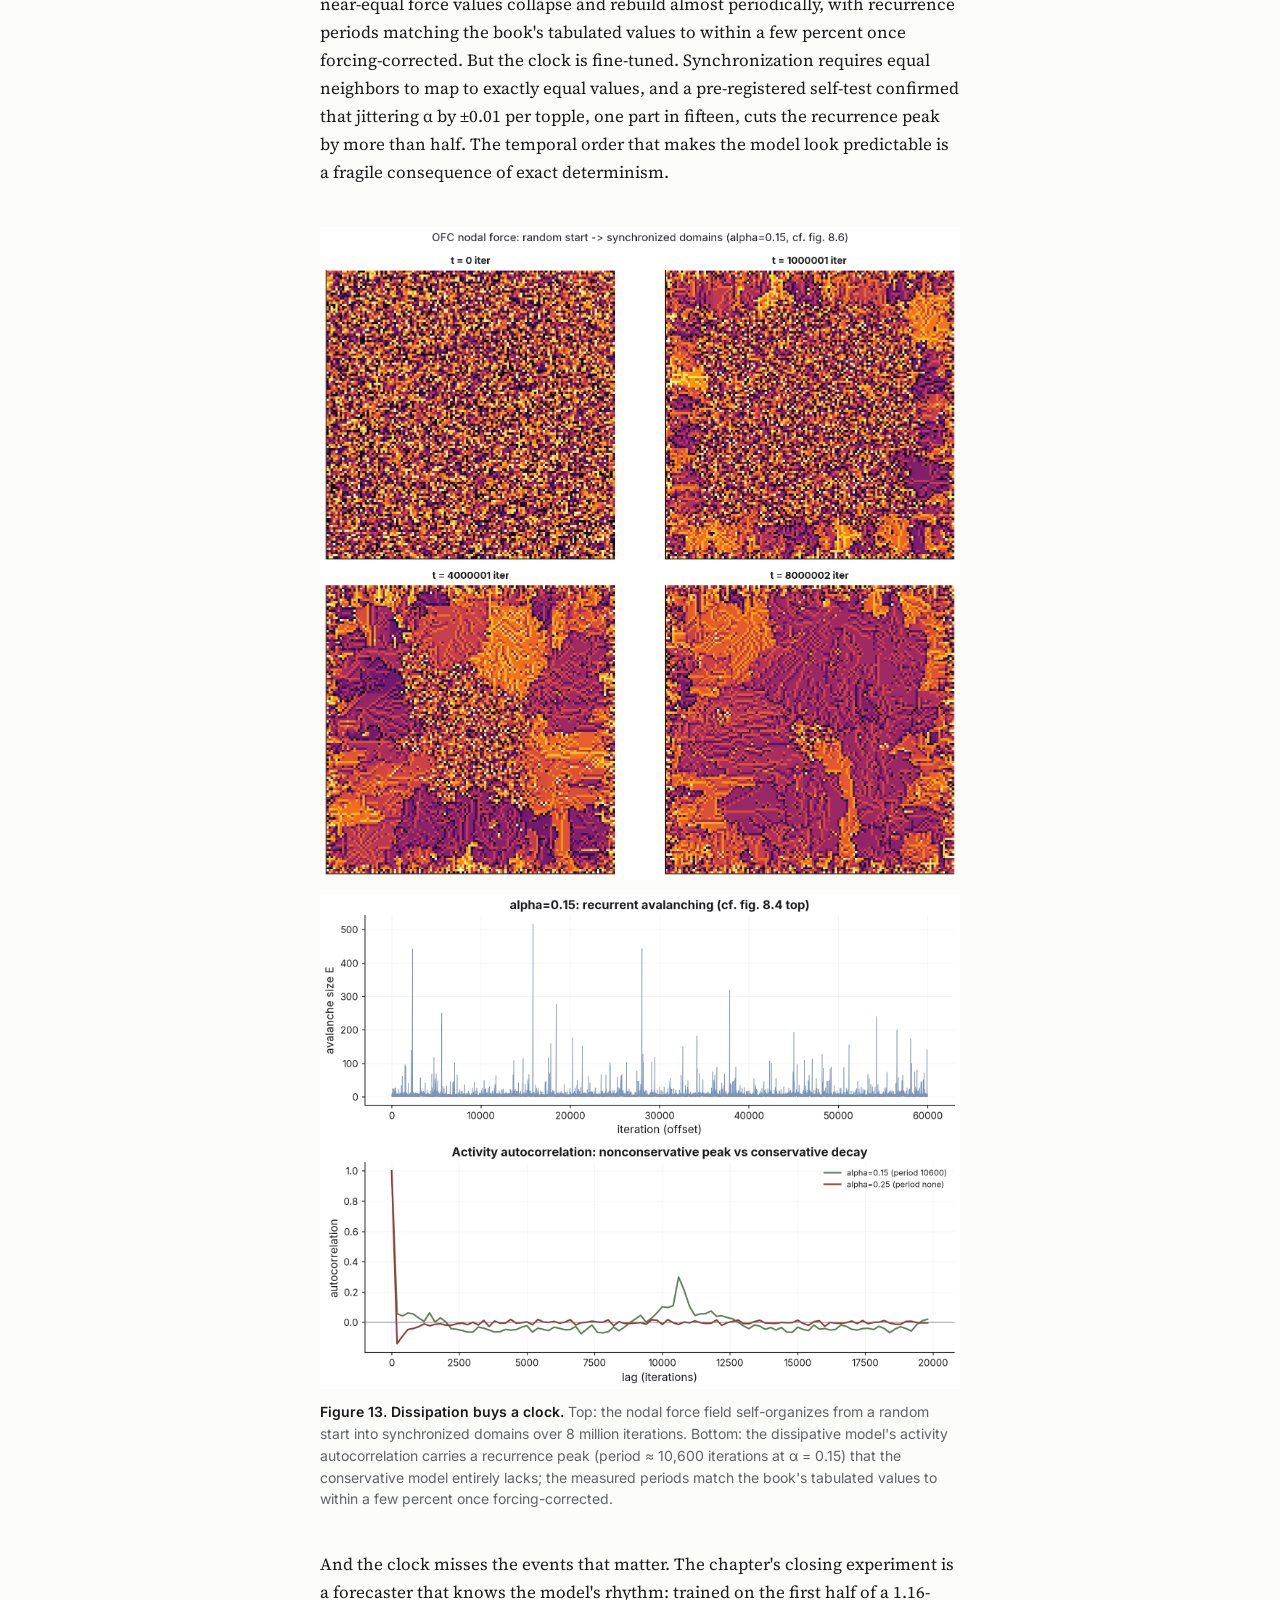
==== commit 3515378a: "capstone: reconcile OFC forecast windows; README evolution row through F94 - earthquake chapter now " ====
--- a/docs/index.html
+++ b/docs/index.html
@@ -209,7 +209,7 @@
     <figcaption><span class="figno">Figure 13.</span> <strong>Dissipation buys a clock.</strong> Top: the nodal force field self-organizes from a random start into synchronized domains over 8 million iterations. Bottom: the dissipative model's activity autocorrelation carries a recurrence peak (period &asymp; 10,600 iterations at &alpha; = 0.15) that the conservative model entirely lacks; the measured periods match the book's tabulated values to within a few percent once forcing-corrected.</figcaption>
   </figure>
 
-  <p>And the clock misses the events that matter. The chapter's closing experiment is a forecaster that knows the model's rhythm: trained on the first half of a 1.16-million-iteration run, phase-locked to the learned cycle, predicting the timing and size of large events in the second half. It beats chance, with precision 0.25 against a chance level of 0.15 at the book's tight timing window, a skill of roughly 1.5 to 1.7. On the largest ten percent of events it scores recall 0.09: four hits out of 43. The biggest events are the irregular, drifting domain collapses that do not ride the cycle. The model has no hidden variables and no noise, so none of this can be blamed on ignorance. <strong>Mechanistic knowledge concentrates its predictive power exactly where you need it least.</strong> The largest events simply do not keep the schedule.</p>
+  <p>And the clock misses the events that matter. The chapter's closing experiment is a forecaster that knows the model's rhythm: trained on the first half of a 1.16-million-iteration run, phase-locked to the learned cycle, predicting the timing and size of large events in the second half. It beats chance: at a &plusmn;300-iteration window its precision is 0.68 against a chance level of 0.44, and at the book's tighter &plusmn;100-iteration window 0.25 against 0.15, a skill of about 1.5 to 1.7 either way. On the largest ten percent of events, though, it scores recall 0.09 within that &plusmn;300 window: four hits out of 43. The biggest events are the irregular, drifting domain collapses that do not ride the cycle. The model has no hidden variables and no noise, so none of this can be blamed on ignorance. <strong>Mechanistic knowledge concentrates its predictive power exactly where you need it least.</strong> The largest events simply do not keep the schedule.</p>
 
   <figure class="wide">
     <img src="figures/ofc_predict.png" alt="An avalanche-size time series over 80,000 iterations of the unseen test half, with observed large events marked as dots and the forecaster's phase-locked forecast times as vertical lines. Forecast lines coincide with many moderate events but miss most of the very largest spikes.">
--- a/docs/style.css
+++ b/docs/style.css
@@ -203,9 +203,11 @@
 figure {
   margin: 40px 0;
 }
+/* all figures sit flush with the text column (no outset) */
 figure.wide {
-  width: min(var(--wide-w), calc(100vw - 40px));
-  margin-left: calc((100% - min(var(--wide-w), calc(100vw - 40px))) / 2);
+  width: 100%;
+  margin-left: auto;
+  margin-right: auto;
 }
 figure img {
   display: block;
@@ -290,9 +292,8 @@
     display: block;
     position: fixed;
     top: 96px;
-    /* right edge sits 24px outside the wide-figure edge, so scrolling
-       figures never slide under the TOC text */
-    left: max(24px, calc((100vw - var(--wide-w)) / 2 - 224px));
+    /* right edge sits ~24px to the left of the text column */
+    left: max(24px, calc((100vw - var(--body-w)) / 2 - 224px));
     width: 200px;
     font-family: var(--sans);
     font-size: 13px;
